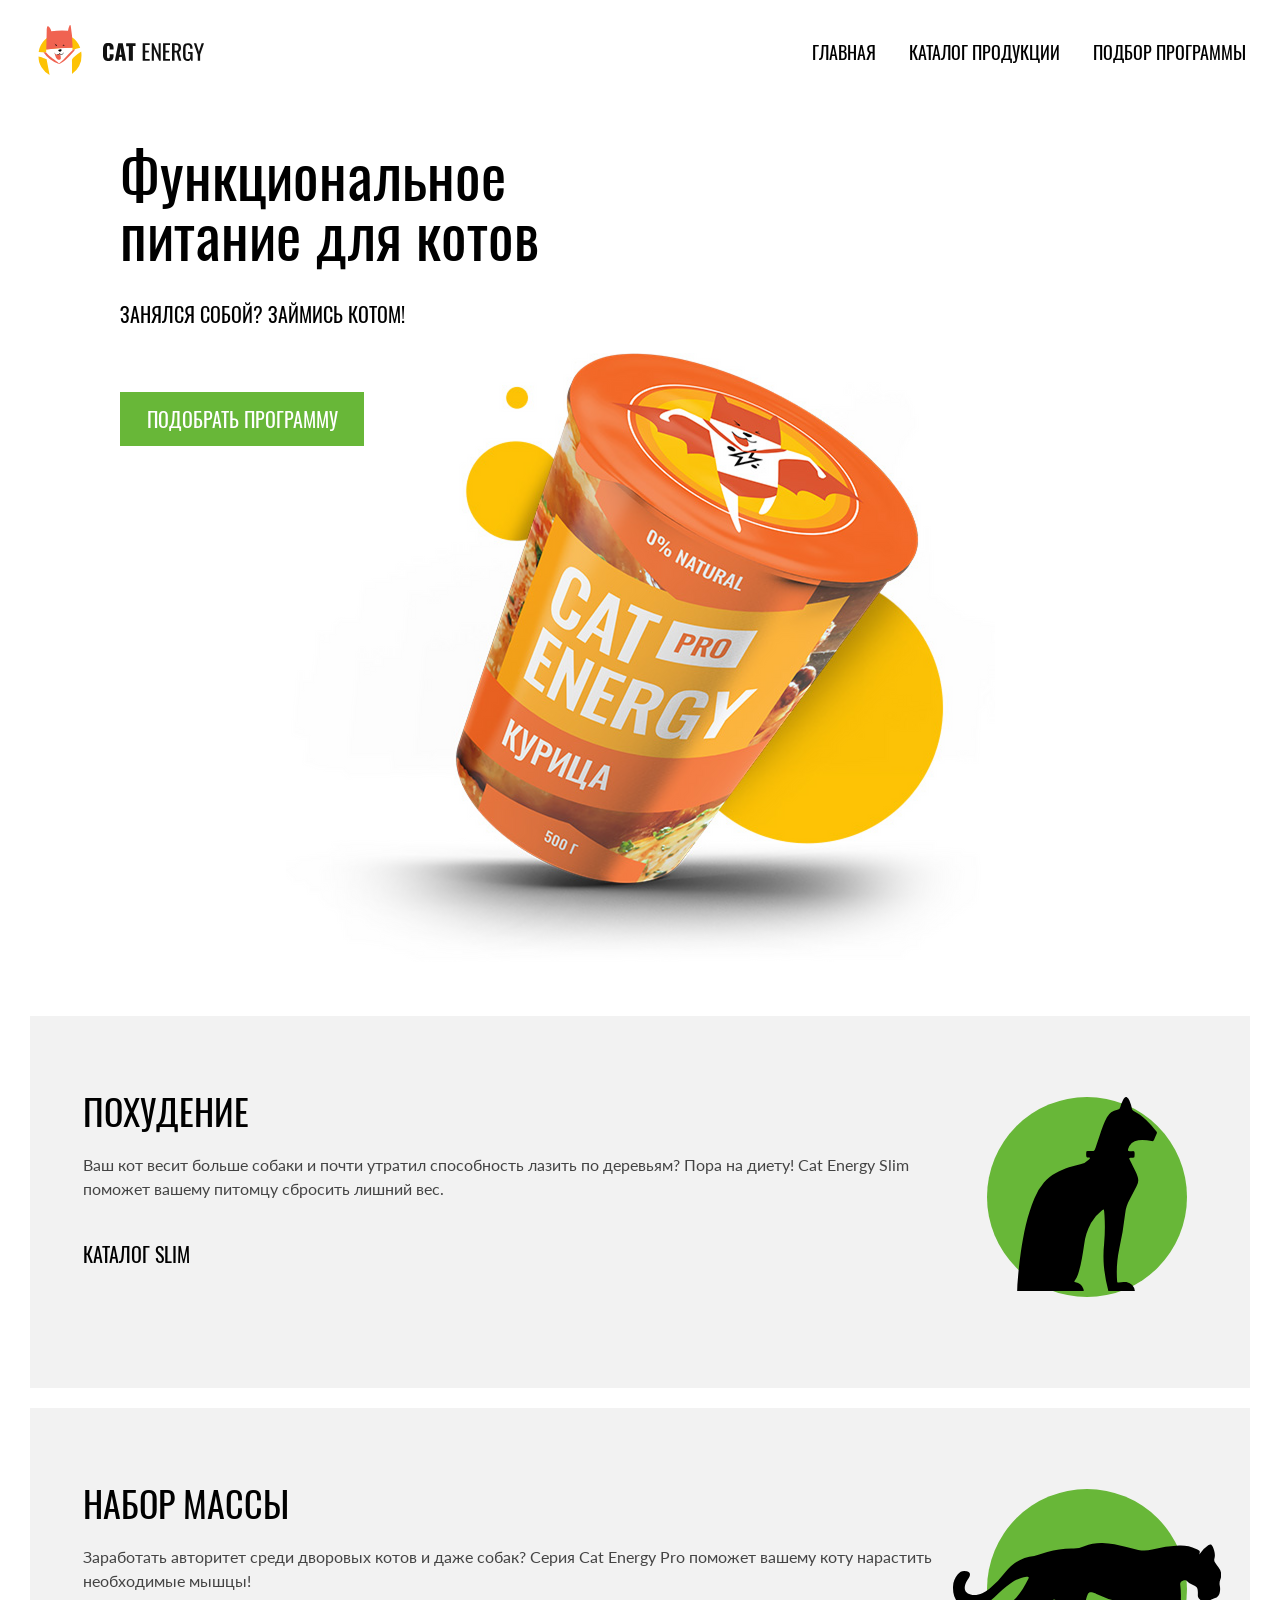
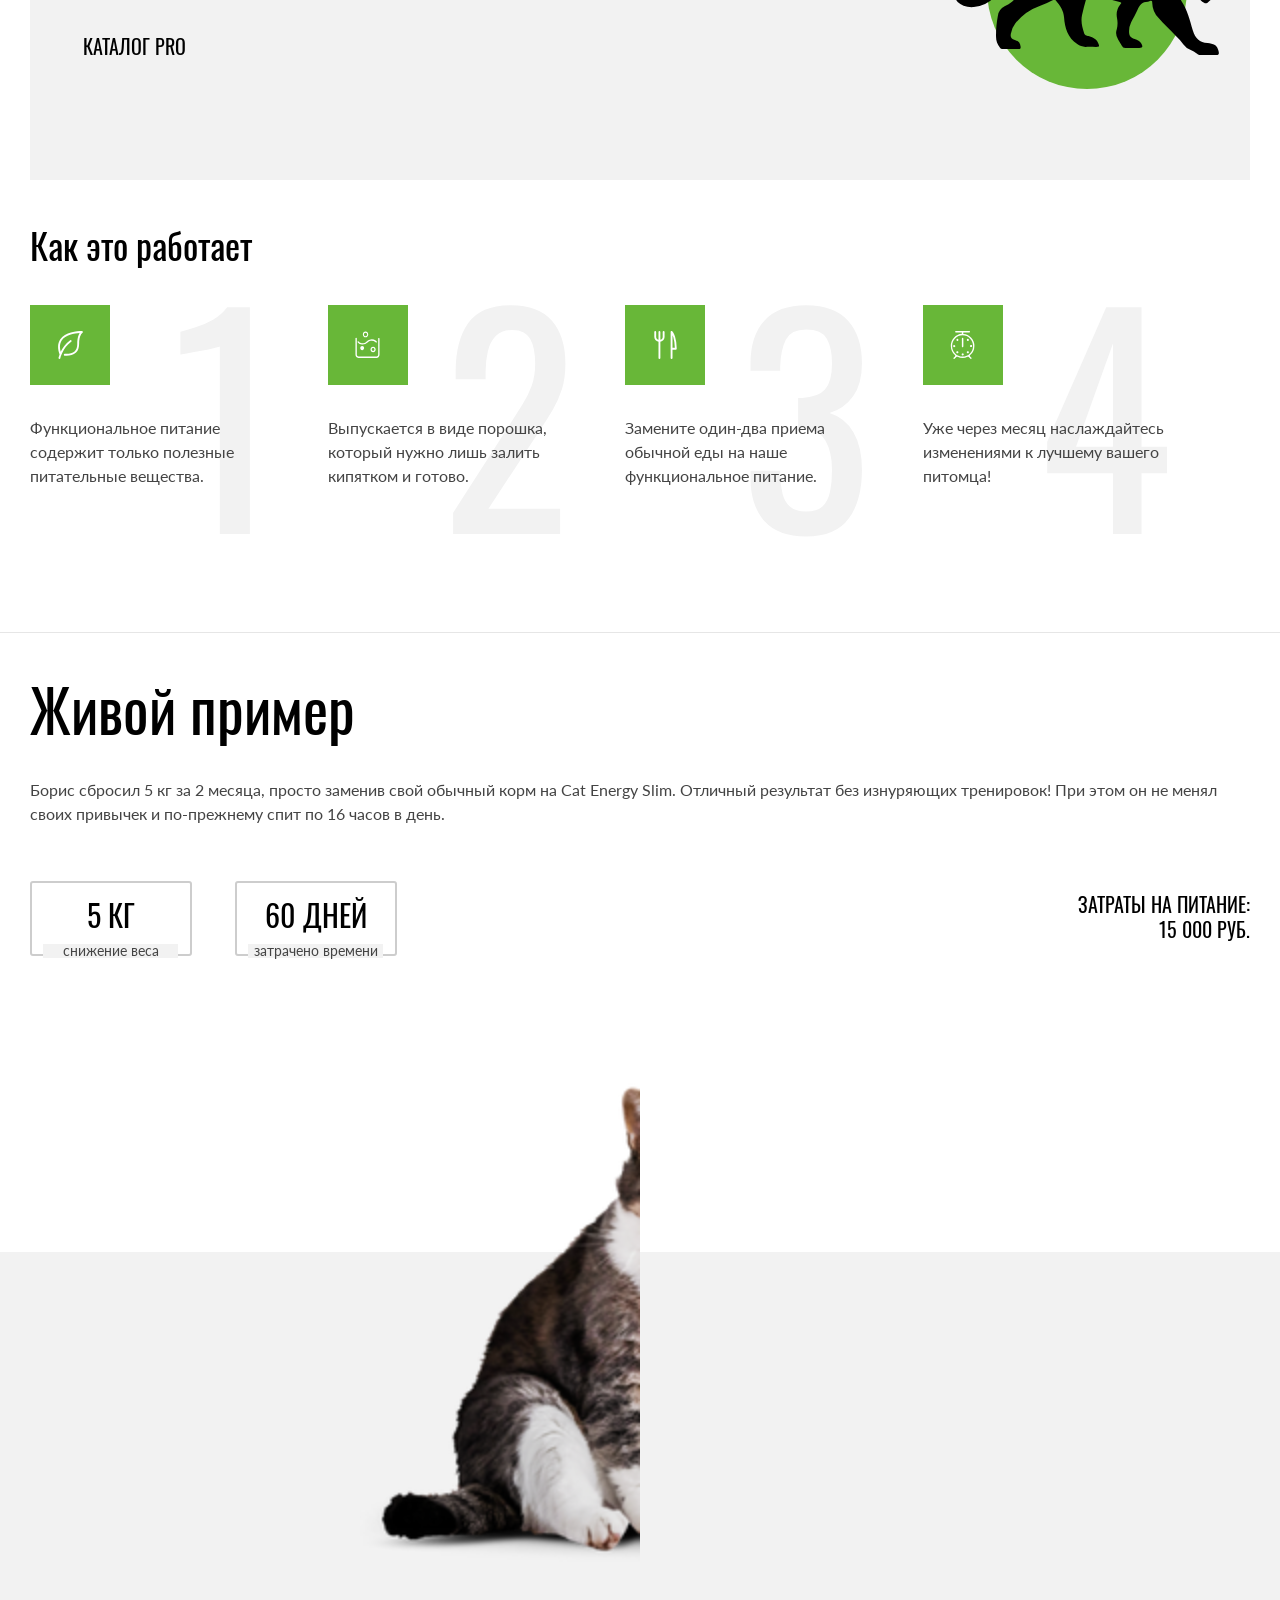
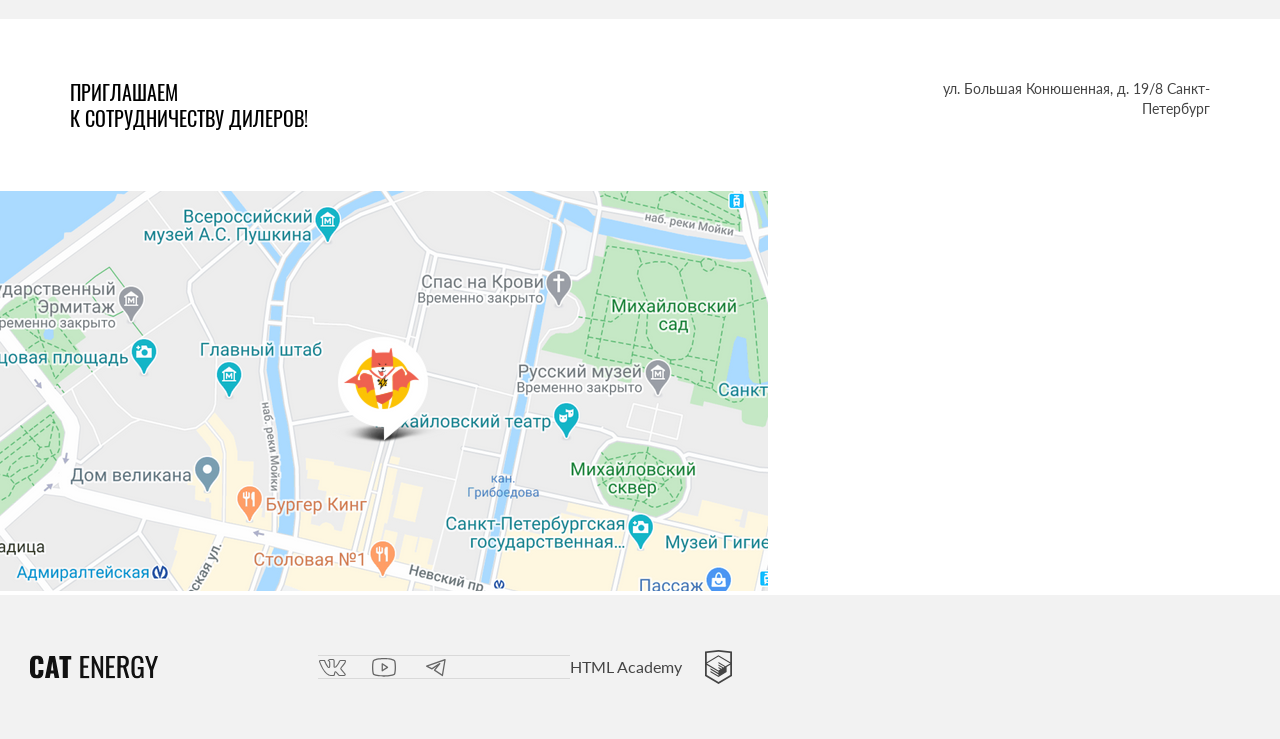
==== index.html @ 2de107a9 "Deploying to gh-pages from @ atmosferazima/2488315-cat-energy-31@a6efd9ed5ddc601ecfce7346d7f8bf3fcf2" ====
<!DOCTYPE html><html class="page" lang="ru"><head><meta charset="UTF-8"><title>Название проекта</title><meta name="viewport" content="width=device-width,initial-scale=1"><link rel="stylesheet" href="styles/styles.css"><link rel="icon" href="favicon.ico"><!-- 32×32 --><link rel="icon" href="favicons/icon.svg" type="image/svg+xml"><link rel="apple-touch-icon" href="favicons/apple.png"><!-- 180×180 --><link rel="manifest" href="manifest.webmanifest"><script src="scripts/index.js" defer="defer"></script></head><body class="page__body page__body--desk"><header class="header"><div class="header__wrapper"><a class="header__logo logo" href="#"><picture><source width="70" height="59" type="image/svg+xml" media="(min-width: 1440px)" srcset="images/logo-image-desktop.svg"><source width="60" height="50" type="image/svg+xml" media="(min-width: 768px)" srcset="images/logo-image-tablet.svg"><img class="logo__image" src="images/logo-image-mobile.svg" width="33" height="38" alt="Логотип Кэт Энерджи"></picture><img class="logo__text" src="images/logo-text-mobile.svg" width="101" height="18" alt="Название Кэт Энерджи"></a><nav class="header__nav nav nav--closed nav--nojs"><button class="nav__toggle nav__toggle--closed" type="button"><span class="visually-hidden">Открыть меню</span></button><ul class="nav__list"><li class="nav__item"><a class="nav__link nav__link--current" href="#">Главная</a></li><li class="nav__item"><a class="nav__link" href="catalog.html">Каталог продукции</a></li><li class="nav__item"><a class="nav__link" href="#">Подбор программы</a></li></ul></nav></div></header><main class="main-container"><section class="hero"><h1 class="hero__title">Функциональное<br>питание для котов</h1><span class="hero__text">Занялся собой? Займись котом!</span><picture><source width="552" height="499" type="image/png" media="(min-width: 1440px)" srcset="images/index-product-desktop@1x.png, images/index-product-desktop@2x.png 2x"><source width="709" height="609" type="image/png" media="(min-width: 768px)" srcset="images/index-product-tablet@1x.png, images/index-product-tablet@2x.png 2x"><img class="hero__image" src="images/index-product-mobile@1x.png" srcset="images/index-product-mobile@2x.png 2x" width="280" height="270" alt="Баночка продукта"></picture><a class="hero-button button" href="#">Подобрать программу</a></section><section class="offers"><ul class="offers__list"><li class="offers__item program program--slim"><h2 class="program__title">Похудение</h2><p class="program__text">Ваш кот весит больше собаки и почти утратил способность лазить по деревьям? Пора на диету! Cat Energy Slim поможет вашему питомцу сбросить лишний вес.</p><a class="program__catalog" href="#">Каталог Slim</a></li><li class="offers__item program program--pro"><h2 class="program__title">Набор массы</h2><p class="program__text">Заработать авторитет среди дворовых котов и даже собак? Серия Cat Energy Pro поможет вашему коту нарастить необходимые мышцы!</p><a class="program__catalog" href="#">Каталог Pro</a></li></ul></section><section class="advantages"><h2 class="advantages__title">Как это работает</h2><ol class="advantages__list"><li class="advantages__item advantages__item--profit">Функциональное питание содержит только полезные питательные вещества.</li><li class="advantages__item advantages__item--powder">Выпускается в виде порошка, который нужно лишь залить кипятком и готово.</li><li class="advantages__item advantages__item--food">Замените один-два приема обычной еды на наше функциональное питание.</li><li class="advantages__item advantages__item--time">Уже через месяц наслаждайтесь изменениями к лучшему вашего питомца!</li></ol></section><section class="example"><div class="example__grid"><h2 class="example__title">Живой пример</h2><p class="example__text">Борис сбросил 5 кг за 2 месяца, просто заменив свой обычный корм на Cat Energy Slim. Отличный результат без изнуряющих тренировок! При этом он не менял своих привычек и по-прежнему спит по 16 часов в день.</p><div class="example__flex"><dl class="example__list result"><div class="result__item"><dt class="result__key">5 Кг</dt><dd class="result__value">снижение веса</dd></div><div class="result__item"><dt class="result__key">60 дней</dt><dd class="result__value">затрачено времени</dd></div></dl><dl class="price"><dt class="price__key">Затраты на питание:</dt><dd class="price__value">15 000 руб.</dd></dl></div></div><div class="example__compare compare"><picture><source width="560" height="512" type="image/png" media="(min-width: 768px)" srcset="images/cat-before-tablet@1x.png, images/cat-before-tablet@2x.png 2x"><img class="compare__image compare__image--fat" src="images/cat-before-mobile@1x.png" srcset="images/cat-before-mobile@2x.png 2x" width="280" height="256" alt="Котик упитанный"></picture><picture><source width="560" height="512" type="image/png" media="(min-width: 768px)" srcset="images/cat-after-tablet@1x.png, images/cat-after-tablet@2x.png 2x"><img class="compare__image compare__image--slim" src="images/cat-after-mobile@1x.png" srcset="images/cat-after-mobile@2x.png 2x" width="280" height="256" alt="Котик стройный"></picture></div></section><section class="adress"><h2 class="adress__partnership">Приглашаем<br>к сотрудничеству дилеров!</h2><p class="adress__text">ул. Большая Конюшенная, д. 19/8 <span class="adress__city">Санкт-Петербург</span></p></section><div class="map"><picture><source width="1440" height="400" type="image/png" media="(min-width: 1440px)" srcset="images/location-desktop@1x.png, images/location-desktop@2x.png 2x"><source width="768" height="400" type="image/png" media="(min-width: 768px)" srcset="images/location-tablet@1x.png, images/location-tablet@2x.png 2x"><img class="map__image" src="images/location-mobile@1x.png" srcset="images/location-mobile@2x.png 2x" width="320" height="362" alt="Месторасположение на карте"></picture></div></main><footer class="footer"><a class="footer__logo logo" href="#"><img class="logo__text" src="images/logo-text-mobile.svg" width="128" height="24" alt="Логотип Компании"></a><ul class="footer__socials socials"><li class="socials__item"><a class="socials__link socials__link--vk" href="#"><span class="visually-hidden">В Контакте</span></a></li><li class="socials__item"><a class="socials__link socials__link--utube" href="#"><span class="visually-hidden">Ютуб</span></a></li><li class="socials__item"><a class="socials__link socials__link--telegram" href="#"><span class="visually-hidden">Телеграм</span></a></li></ul><a class="footer__academy footer__academy--link" href="#">HTML Academy <span class="visually-hidden">Логотип разработчика сайта</span></a></footer></body></html>
---- styles/styles.css ----
@font-face{font-family:Lato;font-weight:400;font-style:normal;src:url(../fonts/lato/Lato-Regular.woff2)format("woff2"),url(../fonts/lato/Lato-Regular.woff)format("woff");font-display:swap}@font-face{font-family:Oswald;font-weight:400;font-style:normal;src:url(../fonts/oswald/oswaldregular.woff2)format("woff2"),url(../fonts/oswald/oswaldregular.woff)format("woff");font-display:swap}*,:after,:before{box-sizing:border-box}body{margin:0}.header__wrapper{flex-wrap:wrap;align-items:center;padding:14px 20px;display:flex}@media (width>=768px){.header__wrapper{justify-content:space-between;padding:25px 34px 65px 30px}}@media (width>=1440px){.header__wrapper{padding:55px 110px 29px}}.logo{flex-wrap:wrap;align-items:center;gap:56px;text-decoration:none;display:flex}@media (width>=768px){.logo{gap:13px}}@media (width>=1440px){.logo__text{width:128px;height:24px}}.nav__list{flex-flow:column wrap;align-items:center;min-width:280px;margin:0;padding:0;list-style-type:none;display:flex}@media (width<=768px){.nav__toggle{z-index:2;cursor:pointer;margin-left:auto;position:absolute;top:22px;right:21px}.nav__toggle:hover,.nav__toggle:focus{background-color:#3e3e3e}.nav__toggle:active{background-color:#6b6b6b}}.nav__toggle:before{content:"";background-color:#000;border:none;width:24px;height:24px;display:block;-webkit-mask-image:url(../icons/stack.svg#burger);mask-image:url(../icons/stack.svg#burger);-webkit-mask-size:24px 24px;mask-size:24px 24px;-webkit-mask-repeat:no-repeat;mask-repeat:no-repeat}.nav__toggle--closed:before{content:"";background-color:#000;width:18px;height:18px;display:block;-webkit-mask-image:url(../icons/stack.svg#icon-close);mask-image:url(../icons/stack.svg#icon-close);-webkit-mask-repeat:no-repeat;mask-repeat:no-repeat}@media (width<=768px){.nav__item{padding-top:20px;padding-bottom:24px}.nav__link{color:#000;text-transform:uppercase;cursor:pointer;padding:0;font-family:Oswald,Arial,sans-serif;font-size:18px;line-height:24px;text-decoration:none;list-style-type:none}.nav__link:hover,.nav__link:focus{color:#3e3e3e}.nav__link:active{color:#6b6b6b}}@media (width>=768px){.nav__list{flex-flow:wrap;justify-content:flex-end;display:flex}.nav__link{color:#000;text-transform:uppercase;padding-left:33px;font-family:Oswald,Arial,sans-serif;font-size:18px;font-style:normal;font-weight:400;line-height:24px;text-decoration:none;list-style-type:none}.nav__toggle{display:none}}@media (width>=1440px){.nav__link{color:#fff;font-size:20px;line-height:30px}}.hero{background-image:-webkit-linear-gradient(#68b738d9 302px,#fff 302px),-webkit-image-set(url(../images/index-background-mobile@1x.jpg) 1x type("image/jpg"),url(../images/index-background-mobile@2x.jpg) 2x type("image/jpg"));background-image:linear-gradient(#68b738d9 302px,#fff 302px),image-set("../images/index-background-mobile@1x.jpg" 1x type("image/jpg"),"../images/index-background-mobile@2x.jpg" 2x type("image/jpg"));background-position:50% 0,50% 0;background-repeat:no-repeat;background-size:cover,auto 302px;background-color:linear-gradient(#68b738d9 302px,#fff 302px);text-align:center}@media (width>=768px){.hero{text-align:left;background-image:none;position:relative}}.hero__title{color:#fff;margin:0;padding:26px 0;font-family:Oswald,Arial,sans-serif;font-size:36px;font-style:normal;font-weight:400;line-height:36px}@media (width>=768px){.hero__title{color:#000;padding:0 0 40px 120px;font-size:60px;line-height:60px}}.hero__text{color:#fff;text-transform:uppercase;margin-bottom:29px;font-family:Oswald,Arial,sans-serif;font-size:14px;font-style:normal;font-weight:400;line-height:14px;display:block}.hero-button{margin:0 20px;padding:10px 63px}.hero__image{margin:0 auto;display:block}@media (width>=768px){.hero__text{color:#000;padding-left:120px;font-size:20px;line-height:20px}.hero-button{content:"";max-width:244px;margin:0;padding:14px 26px;transform:translate(120px,-570px)}}@media (width>=1440px){.hero:before{content:"";z-index:-1;background-image:linear-gradient(90deg,#fff 50%,#68b738d9 50%);width:100%;min-height:694px;display:block;position:absolute;top:-200px}.hero__title{padding:110px 0 40px 190px}.hero__text{margin:0;padding:0 0 52px 190px}.hero__image{transform:translate(57px,-345px)}.hero-button{transform:translate(190px,-486px)}}.button{color:#fff;text-transform:uppercase;text-align:center;background-color:#68b738;border:none;font-family:Oswald,Arial,sans-serif;font-size:16px;font-style:normal;font-weight:400;line-height:20px;text-decoration:none;display:block}@media (width>=768px){.button{font-size:20px;line-height:26px}}.offers{padding:20px}@media (width>=768px){.offers{padding:0 30px}}.offers__list{margin:0;padding:0;list-style-type:none}.offers__item{background-color:#f2f2f2;margin-bottom:20px;padding-bottom:20px}@media (width>=1440px){.offers{padding:82px 110px 71px}.offers__list{flex-wrap:wrap;justify-content:space-between;display:flex}.offers__item{width:580px}}.program{min-width:80px;position:relative}.program:before{content:"";background-color:#68b738;border-radius:50%;width:50px;height:50px;display:block;position:absolute;top:24px;left:20px}.program__title{color:#000;text-transform:uppercase;margin:0;padding:30px 0 29px 90px;font-family:Oswald,Arial,sans-serif;font-size:24px;font-style:normal;font-weight:400;line-height:37px}.program--slim:after{content:"";background-image:url(../icons/stack.svg#icon-cat-sitting);background-position:0;background-repeat:no-repeat;background-size:50px 53px;width:50px;height:53px;display:block;position:absolute;top:21px;left:23px}.program--pro:after{content:"";background-image:url(../icons/stack.svg#cat-pro);background-position:0;background-repeat:no-repeat;background-size:67px 28px;width:67px;height:28px;display:block;position:absolute;top:35px;left:13px}.program__text{color:#444;margin:0;padding:0 33px 38px 20px;font-family:Lato,Arial,sans-serif;font-size:14px;font-style:normal;font-weight:400;line-height:18px}.program__catalog{color:#000;text-transform:uppercase;padding:15px 126px 18px 20px;font-family:Oswald,Arial,sans-serif;font-size:16px;font-style:normal;font-weight:400;line-height:16px;text-decoration:none}@media (width>=768px){.program{min-height:372px;padding:0 280px 0 53px}.program:before{content:"";background-color:#68b738;border-radius:50%;width:200px;height:200px;display:block;position:absolute;top:81px;left:auto;right:63px}.program__title{padding:77px 0 24px;font-size:36px;line-height:36px}.program__text{padding-left:0;font-size:16px;line-height:24px}.program--slim:after{content:"";background-image:url(../icons/stack.svg#icon-cat-sitting);background-position:100%;background-repeat:no-repeat;background-size:140px 194px;width:140px;height:194px;display:block;position:absolute;top:81px;left:auto;right:93px}.program--pro:after{content:"";background-image:url(../icons/stack.svg#cat-pro);background-repeat:no-repeat;background-size:268px 200px;width:268px;height:200px;display:block;position:absolute;top:91px;left:auto;right:29px}.program__catalog{padding:10px 0 0;font-size:20px;line-height:30px}}@media (width>=1440px){.program{padding:0}.program__title{padding:77px 0 73px 214px}.program:before{width:100px;height:100px;top:47px;left:52px}.program--slim:after{background-size:70px 97px;width:70px;height:97px;top:41px;left:67px}.program--pro:after{background-size:134px 100px;width:134px;height:100px;top:47px;left:33px}.program__text{padding:0 20px 23px 52px}.program__catalog{padding-left:52px}}.advantages{padding:0 20px 49px}.advantages__list{color:#444;margin:0;padding:0;font-family:Lato,Arial,sans-serif;font-size:14px;font-style:normal;font-weight:400;line-height:18px;list-style-type:none}.advantages__title{color:#000;margin:0;padding-bottom:40px;font-family:Oswald,Arial,sans-serif;font-size:36px;font-style:normal;font-weight:400;line-height:40px}.advantages__item{gap:20px;padding-bottom:20px;display:flex}.advantages__item:before{content:"";background-color:#68b738;min-width:60px;height:60px;display:block}.advantages__item--profit:before{background-image:url(../icons/stack.svg#icon-leaf);background-position:50%;background-repeat:no-repeat;background-size:25px 28px}.advantages__item--powder:before{background-image:url(../icons/stack.svg#icon-powder);background-position:50%;background-repeat:no-repeat;background-size:25px 28px}.advantages__item--food:before{background-image:url(../icons/stack.svg#icon-fork);background-position:50%;background-repeat:no-repeat;background-size:25px 28px}.advantages__item--time:before{background-image:url(../icons/stack.svg#icon-clock);background-position:50%;background-repeat:no-repeat;background-size:25px 28px}@media (width>=768px){.advantages{counter-reset:number;padding:25px 109px 47px 30px}.advantages__item{flex-flow:column wrap;gap:31px;width:248px;height:280px;padding-bottom:37px;display:flex;position:relative}.advantages__item:before{content:"";background-color:#68b738;width:80px;height:80px;display:block}.advantages__item:after{color:#f2f2f2;content:counter(number);counter-increment:number;z-index:-1;font-family:Oswald,Arial,sans-serif;font-size:280px;font-style:normal;font-weight:400;line-height:280px;display:block;position:absolute;top:-37px;right:0}.advantages__list{counter-reset:number;flex-wrap:wrap;justify-content:space-between;font-size:16px;line-height:24px;display:flex}}@media (width>=1440px){.advantages{padding-left:110px}.advantages__title{font-size:60px;line-height:60px}.additionals__list{justify-content:flex-start;gap:76px}}.example{background-color:#f2f2f2;padding:25px 20px 40px}.example__title{color:#000;margin:0;padding-bottom:20px;font-family:Oswald,Arial,sans-serif;font-size:36px;font-style:normal;font-weight:400;line-height:40px}.example__text{color:#444;margin:0;padding-bottom:20px;font-family:Lato,Arial,sans-serif;font-size:14px;font-style:normal;font-weight:400;line-height:18px}.example__list{flex-wrap:wrap;gap:32px;margin:0;display:flex}@media (width>=768px){.example{background-image:linear-gradient(#fff 619px,#f2f2f2 468px);border-top:1px solid #e6e6e6;padding:45px 30px 40px}.example__title{padding-bottom:40px;font-size:60px;line-height:60px}.example__text{padding:0;font-size:16px;line-height:24px}.example__flex{flex-wrap:wrap;padding:55px 0 116px;display:flex}.example__list{gap:43px}}@media (width>=1440px){.example{background-image:linear-gradient(#fff 160px,#f2f2f2 68px);border:none;grid-template-columns:50% 50%;padding:0;display:grid}.example__title{padding:12px 0 146px 110px}.example__text{padding:0 150px 69px 110px}.example__flex{flex-direction:column;justify-content:flex-start;width:436px;padding:0}.example__list{min-width:500px;padding-left:110px}}.result__item{text-align:center;min-width:124px;min-height:70px;position:relative}.result__item:before{content:"";border:2px solid #cdcdcd;border-radius:3px;width:124px;height:56px;position:absolute;right:0}.result__key{color:#000;text-transform:uppercase;padding:14px 0 7px;font-family:Oswald,Arial,sans-serif;font-size:24px;font-style:normal;font-weight:400;line-height:24px}.result__value{color:#444;text-align:center;background-color:#f2f2f2;max-width:80px;margin:0 auto;padding:0 12px;font-family:Lato,Arial,sans-serif;font-size:12px;font-style:normal;font-weight:400;line-height:12px;position:absolute;left:20px}@media (width>=768px){.result__item{width:162px}.result__item:before{content:"";border:2px solid #cdcdcd;border-radius:3px;width:162px;height:75px;position:absolute;right:0}.result__key{padding:15px 0 11px;font-size:30px;line-height:37px}.result__value{min-width:135px;padding:0 5px;font-size:14px;line-height:14px;left:13px}}.price{color:#000;text-transform:uppercase;flex-wrap:wrap;gap:5px;margin:0;padding:20px 46px;font-family:Oswald,Arial,sans-serif;font-size:14px;font-style:normal;font-weight:400;line-height:20px;display:flex}.price__value{margin:0}@media (width>=768px){.price{flex-direction:column;align-self:center;margin-left:auto;padding:0;font-size:20px;line-height:20px}.price__value{margin-left:auto}}@media (width>=1440px){.price{flex-direction:row;align-self:baseline;gap:63px;margin:0;padding:55px 0 75px 110px}}.compare{grid-template-columns:140px auto 140px;width:280px;height:256px;display:grid}.compare__image{object-fit:cover;width:100%;height:100%;display:block}.compare__image--fat,.compare__image--slim{object-position:left}@media (width>=768px){.compare{grid-template-columns:280px auto 280px;width:560px;height:512px;margin:0 auto;display:grid}}.adress{flex-wrap:wrap;margin:0;padding:26px 20px;display:flex}.adress__partnership{color:#000;text-transform:uppercase;width:50%;font-family:Oswald,Arial,sans-serif;font-size:14px;font-style:normal;font-weight:400;line-height:20px}.adress__text{color:#444;text-align:end;width:50%;font-family:Lato,Arial,sans-serif;font-size:14px;font-style:normal;font-weight:400;line-height:20px}@media (width>=768px){.adress{justify-content:space-between;padding:60px 70px}.adress__partnership{width:25%;margin:0;font-size:20px;line-height:26px}.adress__text{text-align:right;width:25%;margin:0}}@media (width>=1440px){.adress{z-index:2;background-color:#fff;gap:87px;width:565px;padding:60px 80px;position:relative;top:95px;left:110px}.adress__partnership{width:45%}}.footer{background-color:#f2f2f2}.footer__logo{color:#000;text-transform:uppercase;justify-content:center;gap:20px;padding:40px 96px 20px;font-family:Oswald,Arial,sans-serif;font-size:18px;line-height:24px;text-decoration:none;list-style-type:none}.footer__socials{margin:0 20px}.footer__academy{color:#444;text-transform:uppercase;text-transform:none;flex-wrap:wrap;justify-content:space-between;align-items:center;max-width:450px;margin:0 auto;padding:20px 20px 40px;font-family:Lato,Arial,sans-serif;font-size:16px;font-style:normal;font-weight:400;line-height:20px;text-decoration:none;list-style-type:none;display:flex}.footer__academy--link:after{content:"";background-color:#444;width:27px;height:34px;display:block;-webkit-mask-image:url(../icons/stack.svg#logo-academy);mask-image:url(../icons/stack.svg#logo-academy)}@media (width>=768px){.footer{flex-wrap:wrap;align-items:center;padding:55px 30px;display:flex}.footer__logo{padding:0 160px 0 0}.footer__academy{gap:23px;margin:0}.footer__academy--link{padding:0}.footer__socials{margin:0;padding:0}}@media (width>=1440px){.footer{justify-content:space-between;padding:66px 110px}}.socials{border-top:1px solid #d9d9d9;border-bottom:1px solid #d9d9d9;flex-wrap:wrap;justify-content:center;gap:24px;padding:20px 74px;text-decoration:none;list-style-type:none;display:flex}.socials__link:before{color:#000;text-transform:uppercase;content:"";min-width:28px;min-height:22px;font-family:Oswald,Arial,sans-serif;font-size:18px;line-height:24px;text-decoration:none;list-style-type:none;display:block;-webkit-mask-position:50%;mask-position:50%;-webkit-mask-repeat:no-repeat;mask-repeat:no-repeat}.socials__link--vk:before{content:"";background-color:#666;display:block;-webkit-mask-image:url(../icons/stack.svg#icon-vkontakte);mask-image:url(../icons/stack.svg#icon-vkontakte)}.socials__link--utube:before{content:"";background-color:#666;display:block;-webkit-mask-image:url(../icons/stack.svg#icon-youtube);mask-image:url(../icons/stack.svg#icon-youtube)}.socials__link--telegram:before{content:"";background-color:#666;display:block;-webkit-mask-image:url(../icons/stack.svg#icon-telegram);mask-image:url(../icons/stack.svg#icon-telegram)}@media (width>=768px){.socials{padding:0 120px 0 0}}@media (width>=1440px){.socials{border:none}}.card-list{gap:45px;margin:0;padding:0;list-style-type:none;display:grid}.product-details{color:#444;margin:0;font-family:Lato,Arial,sans-serif;font-size:12px;font-style:normal;font-weight:400;line-height:16px}.product-details__flex{flex-wrap:wrap;justify-content:space-between;display:flex}.additionals{padding:20px}.additionals__item{margin:0}.additionals__title{color:#000;margin:0;padding:5px 0 49px;font-family:Oswald,Arial,sans-serif;font-size:24px;font-style:normal;font-weight:400;line-height:24px}.additionals__key{color:#222;text-transform:uppercase;margin:0;padding-bottom:13px;font-family:Oswald,Arial,sans-serif;font-size:16px;font-style:normal;font-weight:400;line-height:16px}.additionals__flex{justify-content:space-between;padding-bottom:15px;display:flex}.additionals__value{color:#444;margin:0;font-family:Lato,Arial,sans-serif;font-size:14px;font-style:normal;font-weight:400;line-height:14px}.additionals__order{margin:0 auto 31px;padding:10px 109px}.additionals__text{color:#fff;background-image:-webkit-linear-gradient(#68b738d9 290px,#fff 290px),-webkit-image-set(url(../images/catalog-background-mobile@1x.jpg) 1x type("image/jpg"),url(../images/catalog-background-mobile@2x.jpg) 2x type("image/jpg"));background-image:linear-gradient(#68b738d9 290px,#fff 290px),image-set("../images/catalog-background-mobile@1x.jpg" 1x type("image/jpg"),"../images/catalog-background-mobile@2x.jpg" 2x type("image/jpg"));background-position:50% 0,50% 0;background-repeat:no-repeat;background-size:cover,auto 290px;background-color:linear-gradient(#68b738d9 290px,#fff 290px);text-align:center;min-height:290px;margin:0;padding-top:187px;font-family:Lato,Arial,sans-serif;font-size:16px;font-style:normal;font-weight:400;line-height:20px;position:relative}.additionals__text:before{content:"";background-image:url(../icons/stack.svg#icon-gift);background-repeat:no-repeat;width:78px;height:80px;display:block;position:absolute;top:59px;left:35%}.show-more{text-decoration:none;position:relative}.show-more:before{content:"";background-image:url(../icons/stack.svg#plus);background-repeat:no-repeat;width:30px;height:30px;display:block;position:absolute;top:5px;left:45%}.show-more__title{color:#111;text-transform:uppercase;word-break:break-word;text-align:center;margin:0;padding:58px 0 8px;font-family:Oswald,Arial,sans-serif;font-size:16px;font-style:normal;font-weight:400;line-height:20px}.show-more__text{color:#444;text-align:center;margin:0;padding-bottom:21px;font-family:Lato,Arial,sans-serif;font-size:12px;font-style:normal;font-weight:400;line-height:16px}.catalog{padding:0 20px}.catalog__title{color:#000;margin:0;padding:27px 0 41px;font-family:Oswald,Arial,sans-serif;font-size:36px;font-style:normal;font-weight:400;line-height:36px}.visually-hidden{color:#000;clip:rect(0 0 0 0);border:0;width:1px;height:1px;margin:-1px;padding:0;font-family:Oswald,Arial,sans-serif;font-size:16px;font-style:normal;font-weight:400;line-height:16px;position:absolute;overflow:hidden}.card{grid-template-columns:50% 50%;display:grid}.card__wrapper{margin-bottom:20px}.card__title{color:#000;text-transform:uppercase;word-break:break-word;margin:0;padding-bottom:15px;font-family:Oswald,Arial,sans-serif;font-size:16px;font-style:normal;font-weight:400;line-height:20px}.card__link{text-decoration:none}.card__order{grid-column:1/-1;margin:0 auto;padding:10px 109px}.card__order--show{color:#444;background-color:#f2f2f2;margin:0 auto 25px;padding:10px 95px}
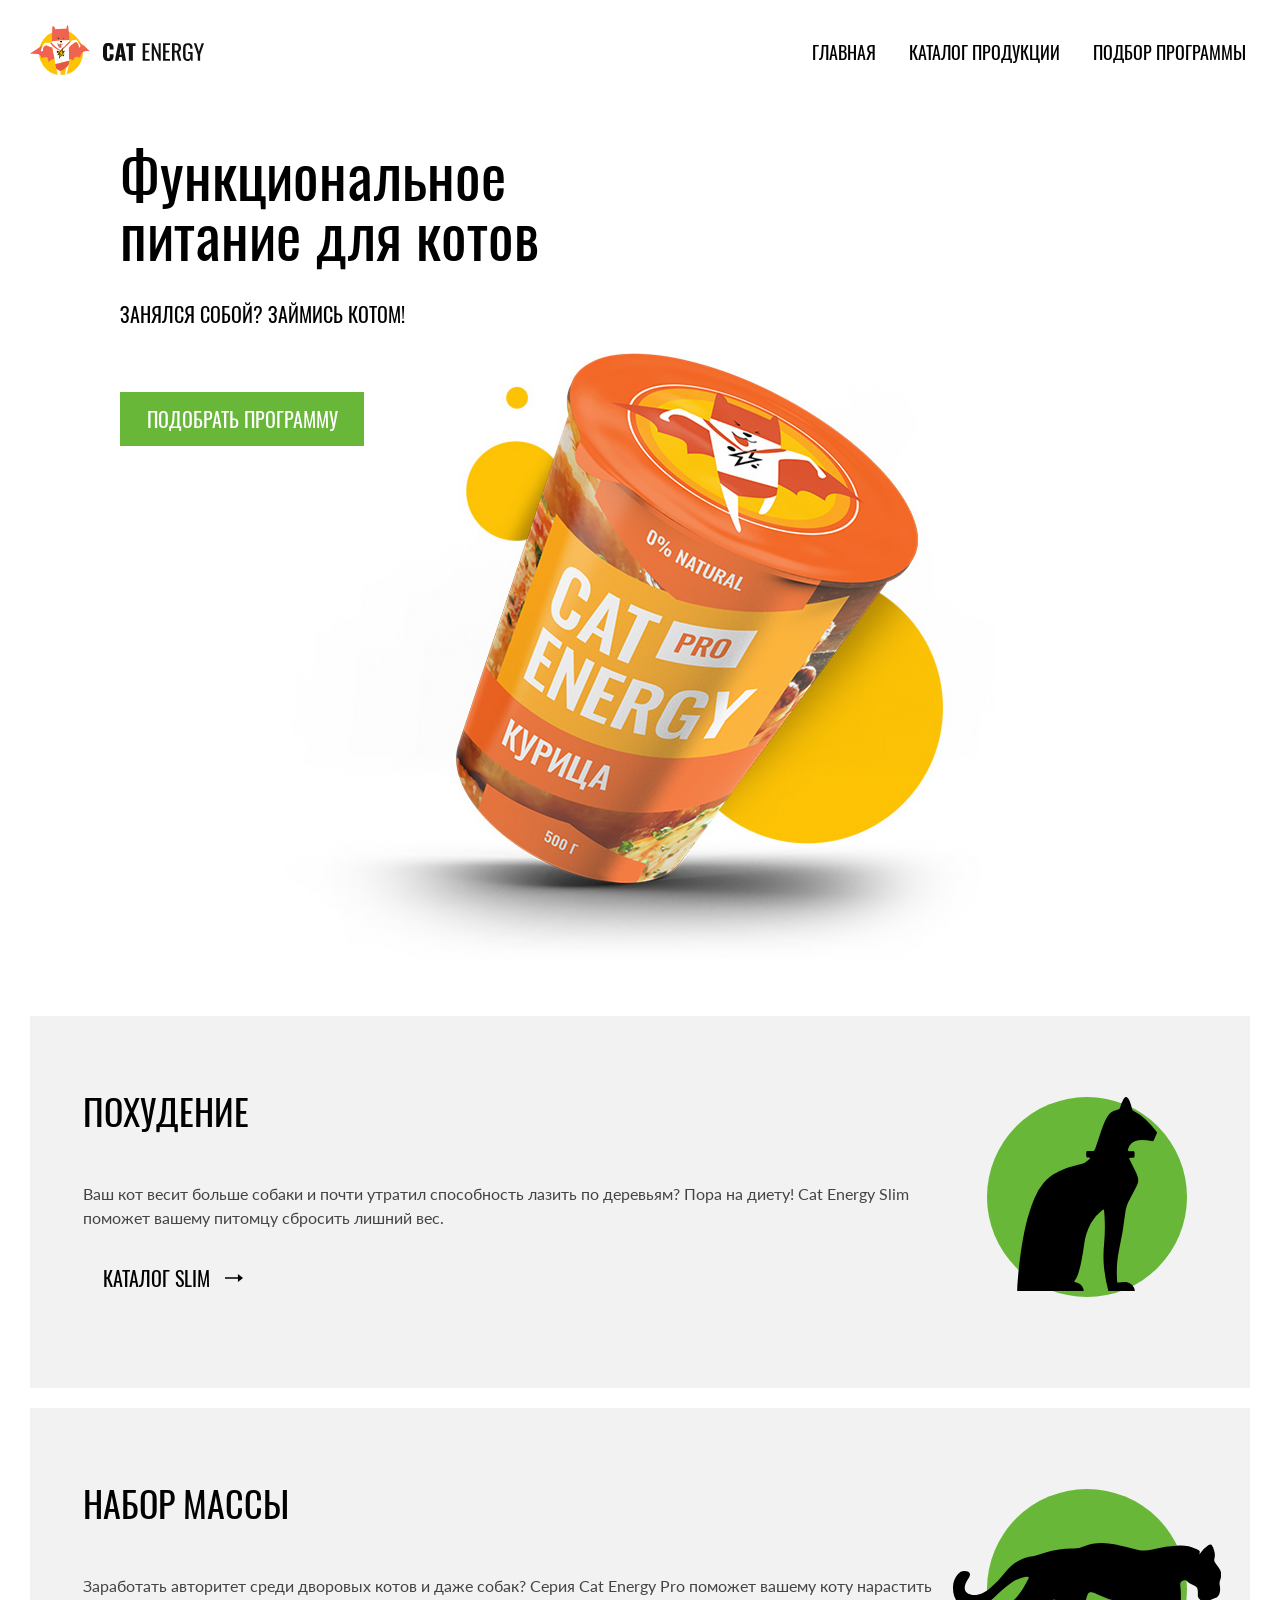
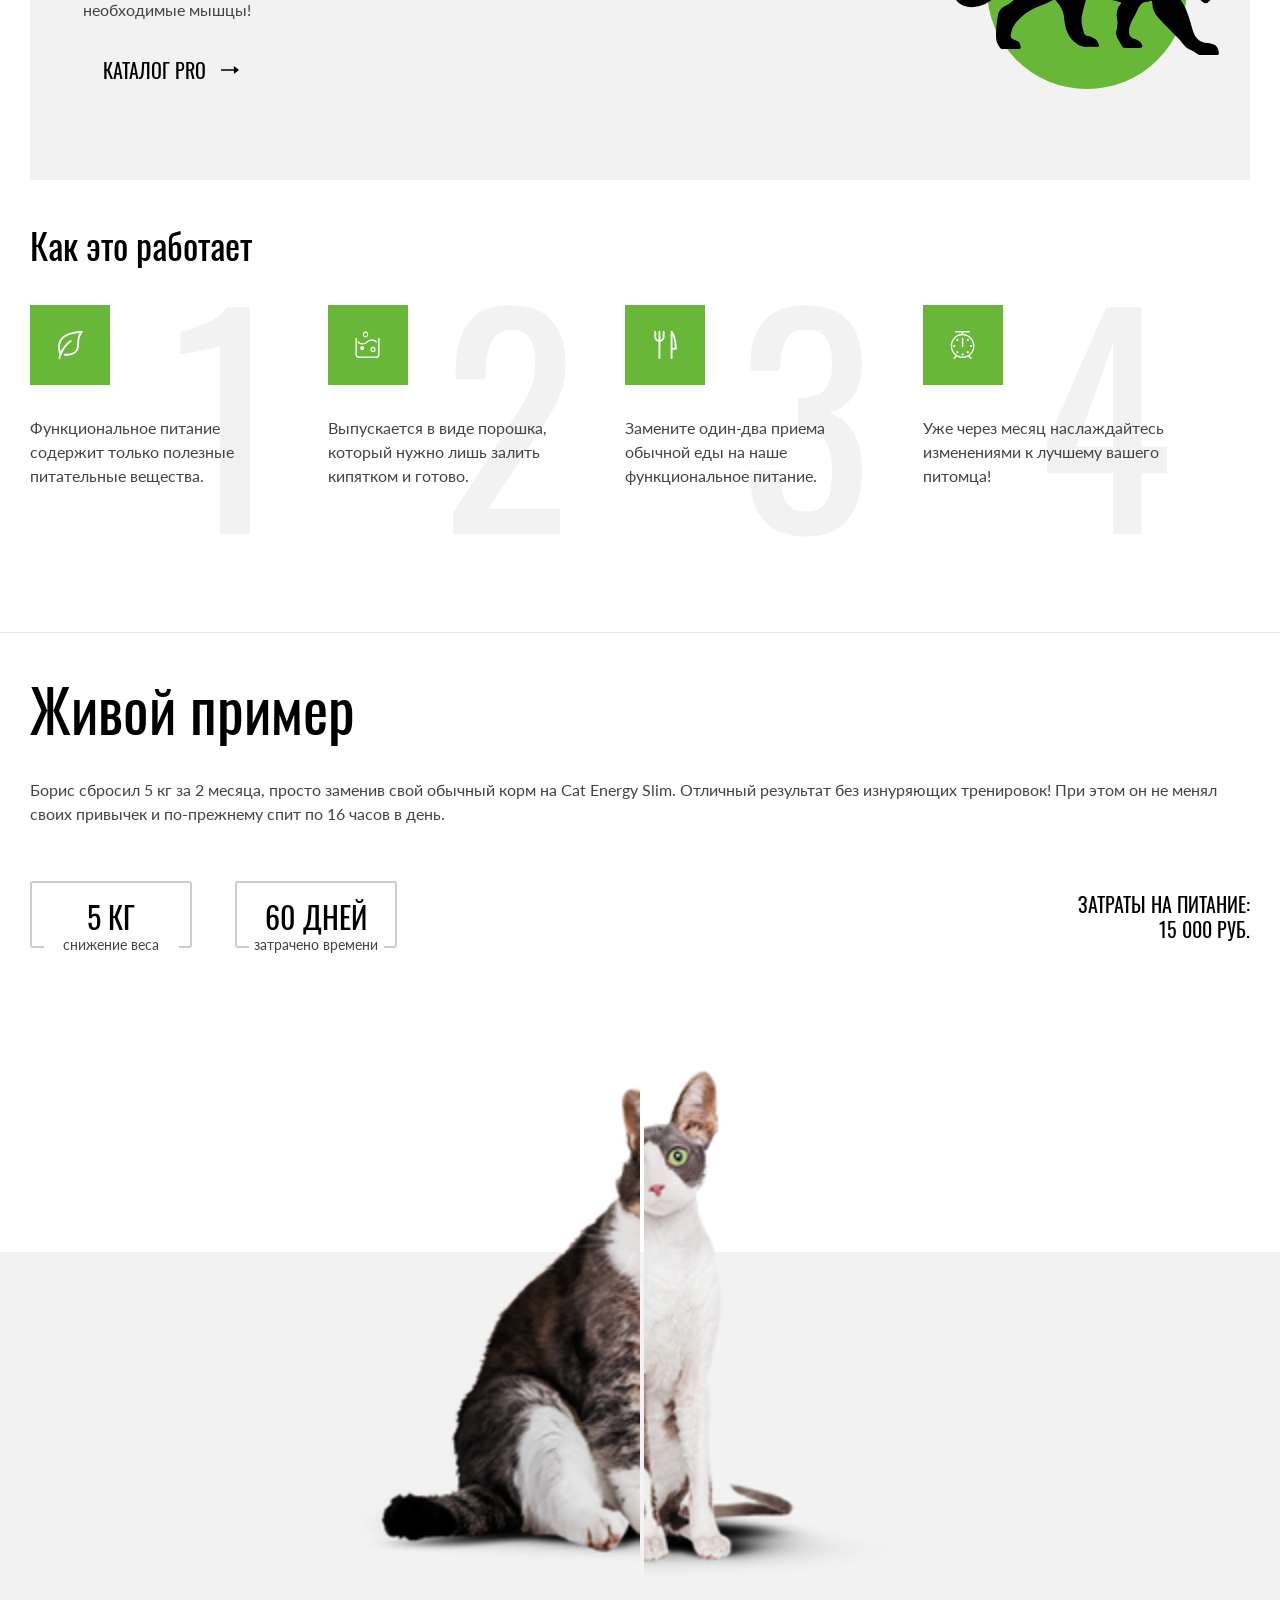
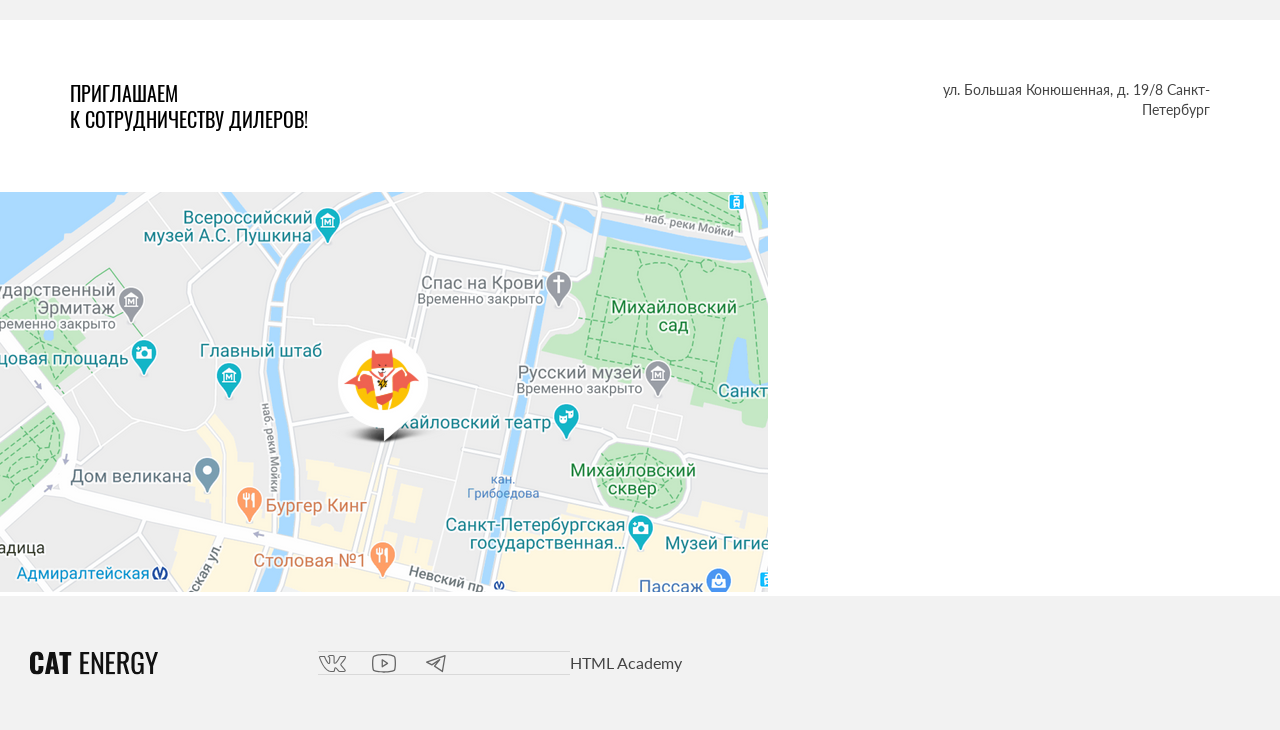
==== commit 6c5ae93d: "Deploying to gh-pages from @ atmosferazima/2488315-cat-energy-31@70454f415542070547909b4537e225c490c" ====
--- a/index.html
+++ b/index.html
@@ -1 +1 @@
-<!DOCTYPE html><html class="page" lang="ru"><head><meta charset="UTF-8"><title>Название проекта</title><meta name="viewport" content="width=device-width,initial-scale=1"><link rel="stylesheet" href="styles/styles.css"><link rel="icon" href="favicon.ico"><!-- 32×32 --><link rel="icon" href="favicons/icon.svg" type="image/svg+xml"><link rel="apple-touch-icon" href="favicons/apple.png"><!-- 180×180 --><link rel="manifest" href="manifest.webmanifest"><script src="scripts/index.js" defer="defer"></script></head><body class="page__body page__body--desk"><header class="header"><div class="header__wrapper"><a class="header__logo logo" href="#"><picture><source width="70" height="59" type="image/svg+xml" media="(min-width: 1440px)" srcset="images/logo-image-desktop.svg"><source width="60" height="50" type="image/svg+xml" media="(min-width: 768px)" srcset="images/logo-image-tablet.svg"><img class="logo__image" src="images/logo-image-mobile.svg" width="33" height="38" alt="Логотип Кэт Энерджи"></picture><img class="logo__text" src="images/logo-text-mobile.svg" width="101" height="18" alt="Название Кэт Энерджи"></a><nav class="header__nav nav nav--closed nav--nojs"><button class="nav__toggle nav__toggle--closed" type="button"><span class="visually-hidden">Открыть меню</span></button><ul class="nav__list"><li class="nav__item"><a class="nav__link nav__link--current" href="#">Главная</a></li><li class="nav__item"><a class="nav__link" href="catalog.html">Каталог продукции</a></li><li class="nav__item"><a class="nav__link" href="#">Подбор программы</a></li></ul></nav></div></header><main class="main-container"><section class="hero"><h1 class="hero__title">Функциональное<br>питание для котов</h1><span class="hero__text">Занялся собой? Займись котом!</span><picture><source width="552" height="499" type="image/png" media="(min-width: 1440px)" srcset="images/index-product-desktop@1x.png, images/index-product-desktop@2x.png 2x"><source width="709" height="609" type="image/png" media="(min-width: 768px)" srcset="images/index-product-tablet@1x.png, images/index-product-tablet@2x.png 2x"><img class="hero__image" src="images/index-product-mobile@1x.png" srcset="images/index-product-mobile@2x.png 2x" width="280" height="270" alt="Баночка продукта"></picture><a class="hero-button button" href="#">Подобрать программу</a></section><section class="offers"><ul class="offers__list"><li class="offers__item program program--slim"><h2 class="program__title">Похудение</h2><p class="program__text">Ваш кот весит больше собаки и почти утратил способность лазить по деревьям? Пора на диету! Cat Energy Slim поможет вашему питомцу сбросить лишний вес.</p><a class="program__catalog" href="#">Каталог Slim</a></li><li class="offers__item program program--pro"><h2 class="program__title">Набор массы</h2><p class="program__text">Заработать авторитет среди дворовых котов и даже собак? Серия Cat Energy Pro поможет вашему коту нарастить необходимые мышцы!</p><a class="program__catalog" href="#">Каталог Pro</a></li></ul></section><section class="advantages"><h2 class="advantages__title">Как это работает</h2><ol class="advantages__list"><li class="advantages__item advantages__item--profit">Функциональное питание содержит только полезные питательные вещества.</li><li class="advantages__item advantages__item--powder">Выпускается в виде порошка, который нужно лишь залить кипятком и готово.</li><li class="advantages__item advantages__item--food">Замените один-два приема обычной еды на наше функциональное питание.</li><li class="advantages__item advantages__item--time">Уже через месяц наслаждайтесь изменениями к лучшему вашего питомца!</li></ol></section><section class="example"><div class="example__grid"><h2 class="example__title">Живой пример</h2><p class="example__text">Борис сбросил 5 кг за 2 месяца, просто заменив свой обычный корм на Cat Energy Slim. Отличный результат без изнуряющих тренировок! При этом он не менял своих привычек и по-прежнему спит по 16 часов в день.</p><div class="example__flex"><dl class="example__list result"><div class="result__item"><dt class="result__key">5 Кг</dt><dd class="result__value">снижение веса</dd></div><div class="result__item"><dt class="result__key">60 дней</dt><dd class="result__value">затрачено времени</dd></div></dl><dl class="price"><dt class="price__key">Затраты на питание:</dt><dd class="price__value">15 000 руб.</dd></dl></div></div><div class="example__compare compare"><picture><source width="560" height="512" type="image/png" media="(min-width: 768px)" srcset="images/cat-before-tablet@1x.png, images/cat-before-tablet@2x.png 2x"><img class="compare__image compare__image--fat" src="images/cat-before-mobile@1x.png" srcset="images/cat-before-mobile@2x.png 2x" width="280" height="256" alt="Котик упитанный"></picture><picture><source width="560" height="512" type="image/png" media="(min-width: 768px)" srcset="images/cat-after-tablet@1x.png, images/cat-after-tablet@2x.png 2x"><img class="compare__image compare__image--slim" src="images/cat-after-mobile@1x.png" srcset="images/cat-after-mobile@2x.png 2x" width="280" height="256" alt="Котик стройный"></picture></div></section><section class="adress"><h2 class="adress__partnership">Приглашаем<br>к сотрудничеству дилеров!</h2><p class="adress__text">ул. Большая Конюшенная, д. 19/8 <span class="adress__city">Санкт-Петербург</span></p></section><div class="map"><picture><source width="1440" height="400" type="image/png" media="(min-width: 1440px)" srcset="images/location-desktop@1x.png, images/location-desktop@2x.png 2x"><source width="768" height="400" type="image/png" media="(min-width: 768px)" srcset="images/location-tablet@1x.png, images/location-tablet@2x.png 2x"><img class="map__image" src="images/location-mobile@1x.png" srcset="images/location-mobile@2x.png 2x" width="320" height="362" alt="Месторасположение на карте"></picture></div></main><footer class="footer"><a class="footer__logo logo" href="#"><img class="logo__text" src="images/logo-text-mobile.svg" width="128" height="24" alt="Логотип Компании"></a><ul class="footer__socials socials"><li class="socials__item"><a class="socials__link socials__link--vk" href="#"><span class="visually-hidden">В Контакте</span></a></li><li class="socials__item"><a class="socials__link socials__link--utube" href="#"><span class="visually-hidden">Ютуб</span></a></li><li class="socials__item"><a class="socials__link socials__link--telegram" href="#"><span class="visually-hidden">Телеграм</span></a></li></ul><a class="footer__academy footer__academy--link" href="#">HTML Academy <span class="visually-hidden">Логотип разработчика сайта</span></a></footer></body></html>+<!DOCTYPE html><html class="page" lang="ru"><head><meta charset="UTF-8"><title>Название проекта</title><meta name="viewport" content="width=device-width,initial-scale=1"><link rel="stylesheet" href="styles/styles.css"><link rel="icon" href="favicon.ico"><!-- 32×32 --><link rel="icon" href="favicons/icon.svg" type="image/svg+xml"><link rel="apple-touch-icon" href="favicons/apple.png"><!-- 180×180 --><link rel="manifest" href="manifest.webmanifest"><script src="scripts/index.js" defer="defer"></script></head><body class="page__body page__body--desk"><header class="header"><div class="header__wrapper"><a class="header__logo logo" href="#"><picture><source width="70" height="59" type="image/svg+xml" media="(min-width: 1440px)" srcset="images/logo-image-desktop.svg"><source width="60" height="50" type="image/svg+xml" media="(min-width: 768px)" srcset="images/logo-image-tablet.svg"><img class="logo__image" src="images/logo-image-mobile.svg" width="33" height="38" alt="Логотип Кэт Энерджи"></picture><img class="logo__text" src="images/logo-text-mobile.svg" width="101" height="18" alt="Название Кэт Энерджи"> </a><button class="header__toggle" type="button"><span class="visually-hidden">Открыть меню</span></button><nav class="header__nav nav"><ul class="nav__list"><li class="nav__item"><a class="nav__link nav__link--current" href="#">Главная</a></li><li class="nav__item"><a class="nav__link" href="catalog.html">Каталог продукции</a></li><li class="nav__item"><a class="nav__link" href="#">Подбор программы</a></li></ul></nav></div></header><main class="main-container"><section class="hero"><h1 class="hero__title">Функциональное<br>питание для котов</h1><span class="hero__text">Занялся собой? Займись котом!</span><picture><source width="552" height="499" type="image/png" media="(min-width: 1440px)" srcset="images/index-product-desktop@1x.png, images/index-product-desktop@2x.png 2x"><source width="709" height="609" type="image/png" media="(min-width: 768px)" srcset="images/index-product-tablet@1x.png, images/index-product-tablet@2x.png 2x"><img class="hero__image" src="images/index-product-mobile@1x.png" srcset="images/index-product-mobile@2x.png 2x" width="280" height="270" alt="Баночка продукта"></picture><a class="hero-button button" href="#">Подобрать программу</a></section><section class="offers"><ul class="offers__list"><li class="offers__item program program--slim"><h2 class="program__title">Похудение</h2><p class="program__text">Ваш кот весит больше собаки и почти утратил способность лазить по деревьям? Пора на диету! Cat Energy Slim поможет вашему питомцу сбросить лишний вес.</p><a class="program__catalog" href="#">Каталог Slim</a></li><li class="offers__item program program--pro"><h2 class="program__title">Набор массы</h2><p class="program__text">Заработать авторитет среди дворовых котов и даже собак? Серия Cat Energy Pro поможет вашему коту нарастить необходимые мышцы!</p><a class="program__catalog" href="#">Каталог Pro</a></li></ul></section><section class="advantages"><h2 class="advantages__title">Как это работает</h2><ol class="advantages__list"><li class="advantages__item advantages__item--profit">Функциональное питание содержит только полезные питательные вещества.</li><li class="advantages__item advantages__item--powder">Выпускается в виде порошка, который нужно лишь залить кипятком и готово.</li><li class="advantages__item advantages__item--food">Замените один-два приема обычной еды на наше функциональное питание.</li><li class="advantages__item advantages__item--time">Уже через месяц наслаждайтесь изменениями к лучшему вашего питомца!</li></ol></section><section class="example"><div class="example__grid"><h2 class="example__title">Живой пример</h2><p class="example__text">Борис сбросил 5 кг за 2 месяца, просто заменив свой обычный корм на Cat Energy Slim. Отличный результат без изнуряющих тренировок! При этом он не менял своих привычек и по-прежнему спит по 16 часов в день.</p><div class="example__flex"><dl class="example__list result"><div class="result__item"><dt class="result__key">5 Кг</dt><dd class="result__value">снижение веса</dd></div><div class="result__item"><dt class="result__key">60 дней</dt><dd class="result__value">затрачено времени</dd></div></dl><dl class="price"><dt class="price__key">Затраты на питание:</dt><dd class="price__value">15 000 руб.</dd></dl></div></div><div class="example__compare compare"><picture><source width="560" height="512" type="image/png" media="(min-width: 768px)" srcset="images/cat-before-tablet@1x.png, images/cat-before-tablet@2x.png 2x"><img class="compare__image compare__image--fat" src="images/cat-before-mobile@1x.png" srcset="images/cat-before-mobile@2x.png 2x" width="280" height="256" alt="Котик упитанный"></picture><span class="compare__button"><span class="visually-hidden">Посмотреть все</span></span><picture><source width="560" height="512" type="image/png" media="(min-width: 768px)" srcset="images/cat-after-tablet@1x.png, images/cat-after-tablet@2x.png 2x"><img class="compare__image compare__image--slim" src="images/cat-after-mobile@1x.png" srcset="images/cat-after-mobile@2x.png 2x" width="280" height="256" alt="Котик стройный"></picture></div></section><section class="adress"><h2 class="adress__partnership">Приглашаем<br>к сотрудничеству дилеров!</h2><p class="adress__text">ул. Большая Конюшенная, д. 19/8 <span class="adress__city">Санкт-Петербург</span></p></section><div class="map"><picture><source width="1440" height="400" type="image/png" media="(min-width: 1440px)" srcset="images/location-desktop@1x.png, images/location-desktop@2x.png 2x"><source width="768" height="400" type="image/png" media="(min-width: 768px)" srcset="images/location-tablet@1x.png, images/location-tablet@2x.png 2x"><img class="map__image" src="images/location-mobile@1x.png" srcset="images/location-mobile@2x.png 2x" width="320" height="362" alt="Месторасположение на карте"></picture></div></main><footer class="footer"><a class="footer__logo logo" href="#"><img class="logo__text" src="images/logo-text-mobile.svg" width="128" height="24" alt="Логотип Компании"></a><ul class="footer__socials socials"><li class="socials__item"><a class="socials__link socials__link--vk" href="#"><span class="visually-hidden">В Контакте</span></a></li><li class="socials__item"><a class="socials__link socials__link--utube" href="#"><span class="visually-hidden">Ютуб</span></a></li><li class="socials__item"><a class="socials__link socials__link--telegram" href="#"><span class="visually-hidden">Телеграм</span></a></li></ul><a class="footer__academy footer__academy--link academylogo" href="#">HTML Academy <span class="visually-hidden">Логотип разработчика сайта</span></a></footer></body></html>
--- a/styles/styles.css
+++ b/styles/styles.css
@@ -1 +1 @@
-@font-face{font-family:Lato;font-weight:400;font-style:normal;src:url(../fonts/lato/Lato-Regular.woff2)format("woff2"),url(../fonts/lato/Lato-Regular.woff)format("woff");font-display:swap}@font-face{font-family:Oswald;font-weight:400;font-style:normal;src:url(../fonts/oswald/oswaldregular.woff2)format("woff2"),url(../fonts/oswald/oswaldregular.woff)format("woff");font-display:swap}*,:after,:before{box-sizing:border-box}body{margin:0}.header__wrapper{flex-wrap:wrap;align-items:center;padding:14px 20px;display:flex}@media (width>=768px){.header__wrapper{justify-content:space-between;padding:25px 34px 65px 30px}}@media (width>=1440px){.header__wrapper{padding:55px 110px 29px}}.logo{flex-wrap:wrap;align-items:center;gap:56px;text-decoration:none;display:flex}@media (width>=768px){.logo{gap:13px}}@media (width>=1440px){.logo__text{width:128px;height:24px}}.nav__list{flex-flow:column wrap;align-items:center;min-width:280px;margin:0;padding:0;list-style-type:none;display:flex}@media (width<=768px){.nav__toggle{z-index:2;cursor:pointer;margin-left:auto;position:absolute;top:22px;right:21px}.nav__toggle:hover,.nav__toggle:focus{background-color:#3e3e3e}.nav__toggle:active{background-color:#6b6b6b}}.nav__toggle:before{content:"";background-color:#000;border:none;width:24px;height:24px;display:block;-webkit-mask-image:url(../icons/stack.svg#burger);mask-image:url(../icons/stack.svg#burger);-webkit-mask-size:24px 24px;mask-size:24px 24px;-webkit-mask-repeat:no-repeat;mask-repeat:no-repeat}.nav__toggle--closed:before{content:"";background-color:#000;width:18px;height:18px;display:block;-webkit-mask-image:url(../icons/stack.svg#icon-close);mask-image:url(../icons/stack.svg#icon-close);-webkit-mask-repeat:no-repeat;mask-repeat:no-repeat}@media (width<=768px){.nav__item{padding-top:20px;padding-bottom:24px}.nav__link{color:#000;text-transform:uppercase;cursor:pointer;padding:0;font-family:Oswald,Arial,sans-serif;font-size:18px;line-height:24px;text-decoration:none;list-style-type:none}.nav__link:hover,.nav__link:focus{color:#3e3e3e}.nav__link:active{color:#6b6b6b}}@media (width>=768px){.nav__list{flex-flow:wrap;justify-content:flex-end;display:flex}.nav__link{color:#000;text-transform:uppercase;padding-left:33px;font-family:Oswald,Arial,sans-serif;font-size:18px;font-style:normal;font-weight:400;line-height:24px;text-decoration:none;list-style-type:none}.nav__toggle{display:none}}@media (width>=1440px){.nav__link{color:#fff;font-size:20px;line-height:30px}}.hero{background-image:-webkit-linear-gradient(#68b738d9 302px,#fff 302px),-webkit-image-set(url(../images/index-background-mobile@1x.jpg) 1x type("image/jpg"),url(../images/index-background-mobile@2x.jpg) 2x type("image/jpg"));background-image:linear-gradient(#68b738d9 302px,#fff 302px),image-set("../images/index-background-mobile@1x.jpg" 1x type("image/jpg"),"../images/index-background-mobile@2x.jpg" 2x type("image/jpg"));background-position:50% 0,50% 0;background-repeat:no-repeat;background-size:cover,auto 302px;background-color:linear-gradient(#68b738d9 302px,#fff 302px);text-align:center}@media (width>=768px){.hero{text-align:left;background-image:none;position:relative}}.hero__title{color:#fff;margin:0;padding:26px 0;font-family:Oswald,Arial,sans-serif;font-size:36px;font-style:normal;font-weight:400;line-height:36px}@media (width>=768px){.hero__title{color:#000;padding:0 0 40px 120px;font-size:60px;line-height:60px}}.hero__text{color:#fff;text-transform:uppercase;margin-bottom:29px;font-family:Oswald,Arial,sans-serif;font-size:14px;font-style:normal;font-weight:400;line-height:14px;display:block}.hero-button{margin:0 20px;padding:10px 63px}.hero__image{margin:0 auto;display:block}@media (width>=768px){.hero__text{color:#000;padding-left:120px;font-size:20px;line-height:20px}.hero-button{content:"";max-width:244px;margin:0;padding:14px 26px;transform:translate(120px,-570px)}}@media (width>=1440px){.hero:before{content:"";z-index:-1;background-image:linear-gradient(90deg,#fff 50%,#68b738d9 50%);width:100%;min-height:694px;display:block;position:absolute;top:-200px}.hero__title{padding:110px 0 40px 190px}.hero__text{margin:0;padding:0 0 52px 190px}.hero__image{transform:translate(57px,-345px)}.hero-button{transform:translate(190px,-486px)}}.button{color:#fff;text-transform:uppercase;text-align:center;background-color:#68b738;border:none;font-family:Oswald,Arial,sans-serif;font-size:16px;font-style:normal;font-weight:400;line-height:20px;text-decoration:none;display:block}@media (width>=768px){.button{font-size:20px;line-height:26px}}.offers{padding:20px}@media (width>=768px){.offers{padding:0 30px}}.offers__list{margin:0;padding:0;list-style-type:none}.offers__item{background-color:#f2f2f2;margin-bottom:20px;padding-bottom:20px}@media (width>=1440px){.offers{padding:82px 110px 71px}.offers__list{flex-wrap:wrap;justify-content:space-between;display:flex}.offers__item{width:580px}}.program{min-width:80px;position:relative}.program:before{content:"";background-color:#68b738;border-radius:50%;width:50px;height:50px;display:block;position:absolute;top:24px;left:20px}.program__title{color:#000;text-transform:uppercase;margin:0;padding:30px 0 29px 90px;font-family:Oswald,Arial,sans-serif;font-size:24px;font-style:normal;font-weight:400;line-height:37px}.program--slim:after{content:"";background-image:url(../icons/stack.svg#icon-cat-sitting);background-position:0;background-repeat:no-repeat;background-size:50px 53px;width:50px;height:53px;display:block;position:absolute;top:21px;left:23px}.program--pro:after{content:"";background-image:url(../icons/stack.svg#cat-pro);background-position:0;background-repeat:no-repeat;background-size:67px 28px;width:67px;height:28px;display:block;position:absolute;top:35px;left:13px}.program__text{color:#444;margin:0;padding:0 33px 38px 20px;font-family:Lato,Arial,sans-serif;font-size:14px;font-style:normal;font-weight:400;line-height:18px}.program__catalog{color:#000;text-transform:uppercase;padding:15px 126px 18px 20px;font-family:Oswald,Arial,sans-serif;font-size:16px;font-style:normal;font-weight:400;line-height:16px;text-decoration:none}@media (width>=768px){.program{min-height:372px;padding:0 280px 0 53px}.program:before{content:"";background-color:#68b738;border-radius:50%;width:200px;height:200px;display:block;position:absolute;top:81px;left:auto;right:63px}.program__title{padding:77px 0 24px;font-size:36px;line-height:36px}.program__text{padding-left:0;font-size:16px;line-height:24px}.program--slim:after{content:"";background-image:url(../icons/stack.svg#icon-cat-sitting);background-position:100%;background-repeat:no-repeat;background-size:140px 194px;width:140px;height:194px;display:block;position:absolute;top:81px;left:auto;right:93px}.program--pro:after{content:"";background-image:url(../icons/stack.svg#cat-pro);background-repeat:no-repeat;background-size:268px 200px;width:268px;height:200px;display:block;position:absolute;top:91px;left:auto;right:29px}.program__catalog{padding:10px 0 0;font-size:20px;line-height:30px}}@media (width>=1440px){.program{padding:0}.program__title{padding:77px 0 73px 214px}.program:before{width:100px;height:100px;top:47px;left:52px}.program--slim:after{background-size:70px 97px;width:70px;height:97px;top:41px;left:67px}.program--pro:after{background-size:134px 100px;width:134px;height:100px;top:47px;left:33px}.program__text{padding:0 20px 23px 52px}.program__catalog{padding-left:52px}}.advantages{padding:0 20px 49px}.advantages__list{color:#444;margin:0;padding:0;font-family:Lato,Arial,sans-serif;font-size:14px;font-style:normal;font-weight:400;line-height:18px;list-style-type:none}.advantages__title{color:#000;margin:0;padding-bottom:40px;font-family:Oswald,Arial,sans-serif;font-size:36px;font-style:normal;font-weight:400;line-height:40px}.advantages__item{gap:20px;padding-bottom:20px;display:flex}.advantages__item:before{content:"";background-color:#68b738;min-width:60px;height:60px;display:block}.advantages__item--profit:before{background-image:url(../icons/stack.svg#icon-leaf);background-position:50%;background-repeat:no-repeat;background-size:25px 28px}.advantages__item--powder:before{background-image:url(../icons/stack.svg#icon-powder);background-position:50%;background-repeat:no-repeat;background-size:25px 28px}.advantages__item--food:before{background-image:url(../icons/stack.svg#icon-fork);background-position:50%;background-repeat:no-repeat;background-size:25px 28px}.advantages__item--time:before{background-image:url(../icons/stack.svg#icon-clock);background-position:50%;background-repeat:no-repeat;background-size:25px 28px}@media (width>=768px){.advantages{counter-reset:number;padding:25px 109px 47px 30px}.advantages__item{flex-flow:column wrap;gap:31px;width:248px;height:280px;padding-bottom:37px;display:flex;position:relative}.advantages__item:before{content:"";background-color:#68b738;width:80px;height:80px;display:block}.advantages__item:after{color:#f2f2f2;content:counter(number);counter-increment:number;z-index:-1;font-family:Oswald,Arial,sans-serif;font-size:280px;font-style:normal;font-weight:400;line-height:280px;display:block;position:absolute;top:-37px;right:0}.advantages__list{counter-reset:number;flex-wrap:wrap;justify-content:space-between;font-size:16px;line-height:24px;display:flex}}@media (width>=1440px){.advantages{padding-left:110px}.advantages__title{font-size:60px;line-height:60px}.additionals__list{justify-content:flex-start;gap:76px}}.example{background-color:#f2f2f2;padding:25px 20px 40px}.example__title{color:#000;margin:0;padding-bottom:20px;font-family:Oswald,Arial,sans-serif;font-size:36px;font-style:normal;font-weight:400;line-height:40px}.example__text{color:#444;margin:0;padding-bottom:20px;font-family:Lato,Arial,sans-serif;font-size:14px;font-style:normal;font-weight:400;line-height:18px}.example__list{flex-wrap:wrap;gap:32px;margin:0;display:flex}@media (width>=768px){.example{background-image:linear-gradient(#fff 619px,#f2f2f2 468px);border-top:1px solid #e6e6e6;padding:45px 30px 40px}.example__title{padding-bottom:40px;font-size:60px;line-height:60px}.example__text{padding:0;font-size:16px;line-height:24px}.example__flex{flex-wrap:wrap;padding:55px 0 116px;display:flex}.example__list{gap:43px}}@media (width>=1440px){.example{background-image:linear-gradient(#fff 160px,#f2f2f2 68px);border:none;grid-template-columns:50% 50%;padding:0;display:grid}.example__title{padding:12px 0 146px 110px}.example__text{padding:0 150px 69px 110px}.example__flex{flex-direction:column;justify-content:flex-start;width:436px;padding:0}.example__list{min-width:500px;padding-left:110px}}.result__item{text-align:center;min-width:124px;min-height:70px;position:relative}.result__item:before{content:"";border:2px solid #cdcdcd;border-radius:3px;width:124px;height:56px;position:absolute;right:0}.result__key{color:#000;text-transform:uppercase;padding:14px 0 7px;font-family:Oswald,Arial,sans-serif;font-size:24px;font-style:normal;font-weight:400;line-height:24px}.result__value{color:#444;text-align:center;background-color:#f2f2f2;max-width:80px;margin:0 auto;padding:0 12px;font-family:Lato,Arial,sans-serif;font-size:12px;font-style:normal;font-weight:400;line-height:12px;position:absolute;left:20px}@media (width>=768px){.result__item{width:162px}.result__item:before{content:"";border:2px solid #cdcdcd;border-radius:3px;width:162px;height:75px;position:absolute;right:0}.result__key{padding:15px 0 11px;font-size:30px;line-height:37px}.result__value{min-width:135px;padding:0 5px;font-size:14px;line-height:14px;left:13px}}.price{color:#000;text-transform:uppercase;flex-wrap:wrap;gap:5px;margin:0;padding:20px 46px;font-family:Oswald,Arial,sans-serif;font-size:14px;font-style:normal;font-weight:400;line-height:20px;display:flex}.price__value{margin:0}@media (width>=768px){.price{flex-direction:column;align-self:center;margin-left:auto;padding:0;font-size:20px;line-height:20px}.price__value{margin-left:auto}}@media (width>=1440px){.price{flex-direction:row;align-self:baseline;gap:63px;margin:0;padding:55px 0 75px 110px}}.compare{grid-template-columns:140px auto 140px;width:280px;height:256px;display:grid}.compare__image{object-fit:cover;width:100%;height:100%;display:block}.compare__image--fat,.compare__image--slim{object-position:left}@media (width>=768px){.compare{grid-template-columns:280px auto 280px;width:560px;height:512px;margin:0 auto;display:grid}}.adress{flex-wrap:wrap;margin:0;padding:26px 20px;display:flex}.adress__partnership{color:#000;text-transform:uppercase;width:50%;font-family:Oswald,Arial,sans-serif;font-size:14px;font-style:normal;font-weight:400;line-height:20px}.adress__text{color:#444;text-align:end;width:50%;font-family:Lato,Arial,sans-serif;font-size:14px;font-style:normal;font-weight:400;line-height:20px}@media (width>=768px){.adress{justify-content:space-between;padding:60px 70px}.adress__partnership{width:25%;margin:0;font-size:20px;line-height:26px}.adress__text{text-align:right;width:25%;margin:0}}@media (width>=1440px){.adress{z-index:2;background-color:#fff;gap:87px;width:565px;padding:60px 80px;position:relative;top:95px;left:110px}.adress__partnership{width:45%}}.footer{background-color:#f2f2f2}.footer__logo{color:#000;text-transform:uppercase;justify-content:center;gap:20px;padding:40px 96px 20px;font-family:Oswald,Arial,sans-serif;font-size:18px;line-height:24px;text-decoration:none;list-style-type:none}.footer__socials{margin:0 20px}.footer__academy{color:#444;text-transform:uppercase;text-transform:none;flex-wrap:wrap;justify-content:space-between;align-items:center;max-width:450px;margin:0 auto;padding:20px 20px 40px;font-family:Lato,Arial,sans-serif;font-size:16px;font-style:normal;font-weight:400;line-height:20px;text-decoration:none;list-style-type:none;display:flex}.footer__academy--link:after{content:"";background-color:#444;width:27px;height:34px;display:block;-webkit-mask-image:url(../icons/stack.svg#logo-academy);mask-image:url(../icons/stack.svg#logo-academy)}@media (width>=768px){.footer{flex-wrap:wrap;align-items:center;padding:55px 30px;display:flex}.footer__logo{padding:0 160px 0 0}.footer__academy{gap:23px;margin:0}.footer__academy--link{padding:0}.footer__socials{margin:0;padding:0}}@media (width>=1440px){.footer{justify-content:space-between;padding:66px 110px}}.socials{border-top:1px solid #d9d9d9;border-bottom:1px solid #d9d9d9;flex-wrap:wrap;justify-content:center;gap:24px;padding:20px 74px;text-decoration:none;list-style-type:none;display:flex}.socials__link:before{color:#000;text-transform:uppercase;content:"";min-width:28px;min-height:22px;font-family:Oswald,Arial,sans-serif;font-size:18px;line-height:24px;text-decoration:none;list-style-type:none;display:block;-webkit-mask-position:50%;mask-position:50%;-webkit-mask-repeat:no-repeat;mask-repeat:no-repeat}.socials__link--vk:before{content:"";background-color:#666;display:block;-webkit-mask-image:url(../icons/stack.svg#icon-vkontakte);mask-image:url(../icons/stack.svg#icon-vkontakte)}.socials__link--utube:before{content:"";background-color:#666;display:block;-webkit-mask-image:url(../icons/stack.svg#icon-youtube);mask-image:url(../icons/stack.svg#icon-youtube)}.socials__link--telegram:before{content:"";background-color:#666;display:block;-webkit-mask-image:url(../icons/stack.svg#icon-telegram);mask-image:url(../icons/stack.svg#icon-telegram)}@media (width>=768px){.socials{padding:0 120px 0 0}}@media (width>=1440px){.socials{border:none}}.card-list{gap:45px;margin:0;padding:0;list-style-type:none;display:grid}.product-details{color:#444;margin:0;font-family:Lato,Arial,sans-serif;font-size:12px;font-style:normal;font-weight:400;line-height:16px}.product-details__flex{flex-wrap:wrap;justify-content:space-between;display:flex}.additionals{padding:20px}.additionals__item{margin:0}.additionals__title{color:#000;margin:0;padding:5px 0 49px;font-family:Oswald,Arial,sans-serif;font-size:24px;font-style:normal;font-weight:400;line-height:24px}.additionals__key{color:#222;text-transform:uppercase;margin:0;padding-bottom:13px;font-family:Oswald,Arial,sans-serif;font-size:16px;font-style:normal;font-weight:400;line-height:16px}.additionals__flex{justify-content:space-between;padding-bottom:15px;display:flex}.additionals__value{color:#444;margin:0;font-family:Lato,Arial,sans-serif;font-size:14px;font-style:normal;font-weight:400;line-height:14px}.additionals__order{margin:0 auto 31px;padding:10px 109px}.additionals__text{color:#fff;background-image:-webkit-linear-gradient(#68b738d9 290px,#fff 290px),-webkit-image-set(url(../images/catalog-background-mobile@1x.jpg) 1x type("image/jpg"),url(../images/catalog-background-mobile@2x.jpg) 2x type("image/jpg"));background-image:linear-gradient(#68b738d9 290px,#fff 290px),image-set("../images/catalog-background-mobile@1x.jpg" 1x type("image/jpg"),"../images/catalog-background-mobile@2x.jpg" 2x type("image/jpg"));background-position:50% 0,50% 0;background-repeat:no-repeat;background-size:cover,auto 290px;background-color:linear-gradient(#68b738d9 290px,#fff 290px);text-align:center;min-height:290px;margin:0;padding-top:187px;font-family:Lato,Arial,sans-serif;font-size:16px;font-style:normal;font-weight:400;line-height:20px;position:relative}.additionals__text:before{content:"";background-image:url(../icons/stack.svg#icon-gift);background-repeat:no-repeat;width:78px;height:80px;display:block;position:absolute;top:59px;left:35%}.show-more{text-decoration:none;position:relative}.show-more:before{content:"";background-image:url(../icons/stack.svg#plus);background-repeat:no-repeat;width:30px;height:30px;display:block;position:absolute;top:5px;left:45%}.show-more__title{color:#111;text-transform:uppercase;word-break:break-word;text-align:center;margin:0;padding:58px 0 8px;font-family:Oswald,Arial,sans-serif;font-size:16px;font-style:normal;font-weight:400;line-height:20px}.show-more__text{color:#444;text-align:center;margin:0;padding-bottom:21px;font-family:Lato,Arial,sans-serif;font-size:12px;font-style:normal;font-weight:400;line-height:16px}.catalog{padding:0 20px}.catalog__title{color:#000;margin:0;padding:27px 0 41px;font-family:Oswald,Arial,sans-serif;font-size:36px;font-style:normal;font-weight:400;line-height:36px}.visually-hidden{color:#000;clip:rect(0 0 0 0);border:0;width:1px;height:1px;margin:-1px;padding:0;font-family:Oswald,Arial,sans-serif;font-size:16px;font-style:normal;font-weight:400;line-height:16px;position:absolute;overflow:hidden}.card{grid-template-columns:50% 50%;display:grid}.card__wrapper{margin-bottom:20px}.card__title{color:#000;text-transform:uppercase;word-break:break-word;margin:0;padding-bottom:15px;font-family:Oswald,Arial,sans-serif;font-size:16px;font-style:normal;font-weight:400;line-height:20px}.card__link{text-decoration:none}.card__order{grid-column:1/-1;margin:0 auto;padding:10px 109px}.card__order--show{color:#444;background-color:#f2f2f2;margin:0 auto 25px;padding:10px 95px}+@font-face{font-family:Lato;font-weight:400;font-style:normal;src:url(../fonts/lato/Lato-Regular.woff2)format("woff2"),url(../fonts/lato/Lato-Regular.woff)format("woff");font-display:swap}@font-face{font-family:Oswald;font-weight:400;font-style:normal;src:url(../fonts/oswald/oswaldregular.woff2)format("woff2"),url(../fonts/oswald/oswaldregular.woff)format("woff");font-display:swap}*,:after,:before{box-sizing:border-box}body{margin:0}.page{width:100%}@media (width>=1440px){.page__body--desk:before{content:"";z-index:-1;background-image:-webkit-linear-gradient(90deg,#fff 50%,#68b738d9 50%),-webkit-image-set(url(../images/index-background-desktop@1x.jpg) 1x type("image/jpg"),url(../images/index-background-desktop@2x.jpg) 2x type("image/jpg")),-webkit-linear-gradient(90deg,#fff 50%,#403e41 50vw);background-image:linear-gradient(90deg,#fff 50%,#68b738d9 50%),image-set("../images/index-background-desktop@1x.jpg" 1x type("image/jpg"),"../images/index-background-desktop@2x.jpg" 2x type("image/jpg")),linear-gradient(90deg,#fff 50%,#403e41 50vw);background-position:50%,50vw;background-repeat:no-repeat;background-size:cover,contain;width:100vw;min-height:694px;display:block;position:absolute}}.header__wrapper{flex-wrap:wrap;align-items:center;padding:14px 20px;display:flex}@media (width<=768px){.header__toggle{cursor:pointer;background-color:#fff;background-image:url(../icons/stack.svg#burger);background-repeat:no-repeat;background-size:24px 24px;border:none;width:24px;height:24px;position:absolute;top:22px;right:21px}.header__toggle:hover,.header__toggle:focus{opacity:.6}.header__toggle:active{opacity:.4}}@media (width>=768px){.header__wrapper{justify-content:space-between;padding:25px 34px 65px 30px}.header__toggle{display:none}}@media (width>=1440px){.header__wrapper{padding:55px 110px 29px;position:relative}}.logo{cursor:pointer;flex-wrap:wrap;align-items:center;gap:56px;text-decoration:none;display:flex}.logo:hover,.logo:focus{opacity:.6}.logo:active{opacity:.4}@media (width>=768px){.logo{gap:13px}.logo:hover,.logo:focus{opacity:.6}.logo:active{opacity:.4}}@media (width>=1440px){.logo__text{width:128px;height:24px}}.nav__list{flex-flow:column wrap;align-items:center;min-width:280px;margin:0;padding:0;list-style-type:none;display:none}@media (width<=768px){.nav__item{padding-top:20px;padding-bottom:24px}.nav__link{color:#000;text-transform:uppercase;cursor:pointer;padding:0;font-family:Oswald,Arial,sans-serif;font-size:18px;line-height:24px;text-decoration:none;list-style-type:none}.nav__link:hover,.nav__link:focus{color:#3e3e3e}.nav__link:active{color:#6b6b6b}}@media (width>=768px){.nav__list{flex-flow:wrap;justify-content:flex-end;display:flex}.nav__link{color:#000;text-transform:uppercase;padding-left:33px;font-family:Oswald,Arial,sans-serif;font-size:18px;font-style:normal;font-weight:400;line-height:24px;text-decoration:none;list-style-type:none}.nav__link:hover,.nav__link:focus{opacity:.4}.nav__link:active{opacity:.2}}@media (width>=1440px){.nav__list{width:50vw}.nav__link{color:#fff;font-size:20px;line-height:30px}}.hero{background-image:-webkit-linear-gradient(#68b738d9 302px,#fff 302px),-webkit-image-set(url(../images/index-background-mobile@1x.jpg) 1x type("image/jpg"),url(../images/index-background-mobile@2x.jpg) 2x type("image/jpg")),-webkit-linear-gradient(90deg,#4e4e53,#434247 50%);background-image:linear-gradient(#68b738d9 302px,#fff 302px),image-set("../images/index-background-mobile@1x.jpg" 1x type("image/jpg"),"../images/index-background-mobile@2x.jpg" 2x type("image/jpg")),linear-gradient(90deg,#4e4e53,#434247 50%);background-position:50% 0,50% 0;background-repeat:no-repeat;background-size:cover,auto 302px;background-color:linear-gradient(#68b738d9 302px,#fff 302px);text-align:center}@media (width>=768px){.hero{text-align:left;background-image:none;position:relative}}.hero__title{color:#fff;margin:0;padding:26px 0;font-family:Oswald,Arial,sans-serif;font-size:36px;font-style:normal;font-weight:400;line-height:36px}@media (width>=768px){.hero__title{color:#000;padding:0 0 40px 120px;font-size:60px;line-height:60px}}.hero__text{color:#fff;text-transform:uppercase;margin-bottom:29px;font-family:Oswald,Arial,sans-serif;font-size:14px;font-style:normal;font-weight:400;line-height:14px;display:block}.hero-button{margin:0 20px;padding:10px 63px}.hero__image{margin:0 auto;display:block}@media (width>=768px){.hero__text{color:#000;padding-left:120px;font-size:20px;line-height:20px}.hero-button{content:"";max-width:244px;margin:0;padding:14px 26px;transform:translate(120px,-570px)}}@media (width>=1440px){.hero__title{width:40vw;padding:110px 0 40px 190px}.hero__text{width:40vw;margin:0;padding:0 0 52px 190px}.hero__image{transform:translate(57px,-345px)}.hero-button{transform:translate(190px,-486px)}}.button{color:#fff;text-transform:uppercase;text-align:center;cursor:pointer;background-color:#68b738;border:none;font-family:Oswald,Arial,sans-serif;font-size:16px;font-style:normal;font-weight:400;line-height:20px;text-decoration:none;display:block}.button:hover,.button:focus{background-color:#5eaa2f}.button:active{color:#ffffff4d;background-color:#5eaa2f}@media (width>=768px){.button{font-size:20px;line-height:26px}}.offers{padding:20px}.offers__item{background-color:#f2f2f2;margin-bottom:20px;padding-top:30px;padding-bottom:20px}@media (width>=768px){.offers{padding:0 30px}}.offers__list{margin:0;padding:0;list-style-type:none}@media (width>=1440px){.offers{padding:82px 110px 71px}.offers__list{flex-wrap:wrap;gap:60px;display:flex}.offers__item{width:580px}}.program{min-width:80px;position:relative}.program:before{content:"";background-color:#68b738;border-radius:50%;width:50px;height:50px;display:block;position:absolute;top:24px;left:20px}.program__title{color:#000;text-transform:uppercase;margin:0;padding:0 15px 0 90px;font-family:Oswald,Arial,sans-serif;font-size:24px;font-style:normal;font-weight:400;line-height:37px}.program--slim:after{content:"";background-image:url(../icons/stack.svg#icon-cat-sitting);background-position:0;background-repeat:no-repeat;background-size:50px 53px;width:50px;height:53px;display:block;position:absolute;top:21px;left:23px}.program--pro:after{content:"";background-image:url(../icons/stack.svg#cat-pro);background-position:0;background-repeat:no-repeat;background-size:67px 28px;width:67px;height:28px;display:block;position:absolute;top:35px;left:13px}.program__text{color:#444;margin:0;padding:29px 33px 23px 20px;font-family:Lato,Arial,sans-serif;font-size:14px;font-style:normal;font-weight:400;line-height:18px}.program__catalog{color:#000;text-transform:uppercase;border-top:1px solid #d9d9d9;align-items:center;gap:15px;margin:0 20px;padding:15px 16px 18px 20px;font-family:Oswald,Arial,sans-serif;font-size:16px;font-style:normal;font-weight:400;line-height:16px;text-decoration:none;display:flex}.program__catalog:after{content:"";background-color:#000;width:32px;height:12px;display:block;-webkit-mask-image:url(../icons/stack.svg#icon-arrow);mask-image:url(../icons/stack.svg#icon-arrow);-webkit-mask-position:0;mask-position:0;-webkit-mask-size:24px 12px;mask-size:24px 12px;-webkit-mask-repeat:no-repeat;mask-repeat:no-repeat}.program__catalog:hover:after{transform-origin:0;transform:scaleX(1.33)}.program__catalog:active{opacity:.3}.program__catalog:active:after{transform-origin:0;transform:scaleX(1.33)}@media (width>=768px){.program{min-height:372px;padding:0 280px 0 53px}.program:before{content:"";background-color:#68b738;border-radius:50%;width:200px;height:200px;display:block;position:absolute;top:81px;left:auto;right:63px}.program__title{padding:77px 0 24px;font-size:36px;line-height:36px}.program__text{padding-left:0;font-size:16px;line-height:24px}.program--slim:after{content:"";background-image:url(../icons/stack.svg#icon-cat-sitting);background-position:100%;background-repeat:no-repeat;background-size:140px 194px;width:140px;height:194px;display:block;position:absolute;top:81px;left:auto;right:93px}.program--pro:after{content:"";background-image:url(../icons/stack.svg#cat-pro);background-repeat:no-repeat;background-size:268px 200px;width:268px;height:200px;display:block;position:absolute;top:91px;left:auto;right:29px}.program__catalog{border:none;padding:10px 0 0;font-size:20px;line-height:30px}}@media (width>=1440px){.program{padding:0}.program__title{padding:77px 0 73px 214px}.program:before{width:100px;height:100px;top:47px;left:52px}.program--slim:after{background-size:70px 97px;width:70px;height:97px;top:41px;left:67px}.program--pro:after{background-size:134px 100px;width:134px;height:100px;top:47px;left:33px}.program__text{padding:0 20px 23px 52px}.program__catalog{margin:0;padding-left:52px}}.advantages{padding:0 20px 49px}.advantages__list{color:#444;margin:0;padding:0;font-family:Lato,Arial,sans-serif;font-size:14px;font-style:normal;font-weight:400;line-height:18px;list-style-type:none}.advantages__title{color:#000;margin:0;padding-bottom:40px;font-family:Oswald,Arial,sans-serif;font-size:36px;font-style:normal;font-weight:400;line-height:40px}.advantages__item{gap:20px;padding-bottom:20px;display:flex}.advantages__item:before{content:"";background-color:#68b738;min-width:60px;height:60px;display:block}.advantages__item--profit:before{background-image:url(../icons/stack.svg#icon-leaf);background-position:50%;background-repeat:no-repeat;background-size:25px 28px}.advantages__item--powder:before{background-image:url(../icons/stack.svg#icon-powder);background-position:50%;background-repeat:no-repeat;background-size:25px 28px}.advantages__item--food:before{background-image:url(../icons/stack.svg#icon-fork);background-position:50%;background-repeat:no-repeat;background-size:25px 28px}.advantages__item--time:before{background-image:url(../icons/stack.svg#icon-clock);background-position:50%;background-repeat:no-repeat;background-size:25px 28px}@media (width>=768px){.advantages{counter-reset:number;padding:25px 109px 47px 30px}.advantages__item{flex-flow:column wrap;gap:31px;width:248px;height:280px;padding-bottom:37px;display:flex;position:relative}.advantages__item:before{content:"";background-color:#68b738;width:80px;height:80px;display:block}.advantages__item:after{color:#f2f2f2;content:counter(number);counter-increment:number;z-index:-1;font-family:Oswald,Arial,sans-serif;font-size:280px;font-style:normal;font-weight:400;line-height:280px;display:block;position:absolute;top:-37px;right:0}.advantages__list{counter-reset:number;flex-wrap:wrap;justify-content:space-between;font-size:16px;line-height:24px;display:flex}}@media (width>=1440px){.advantages{padding-left:110px}.advantages__title{font-size:60px;line-height:60px}.advantages__list{justify-content:flex-start;gap:76px}}.example{background-color:#f2f2f2;padding:25px 20px 40px}.example__title{color:#000;margin:0;padding-bottom:20px;font-family:Oswald,Arial,sans-serif;font-size:36px;font-style:normal;font-weight:400;line-height:40px}.example__text{color:#444;margin:0;padding-bottom:20px;font-family:Lato,Arial,sans-serif;font-size:14px;font-style:normal;font-weight:400;line-height:18px}.example__list{flex-wrap:wrap;justify-content:center;gap:32px;margin:0;display:flex}@media (width>=768px){.example{background-image:linear-gradient(#fff 619px,#f2f2f2 468px);border-top:1px solid #e6e6e6;padding:45px 30px 40px}.example__title{padding-bottom:40px;font-size:60px;line-height:60px}.example__text{padding:0;font-size:16px;line-height:24px}.example__flex{flex-wrap:wrap;padding:55px 0 116px;display:flex}.example__list{gap:43px}}@media (width>=1440px){.example{background-image:linear-gradient(#fff 160px,#f2f2f2 68px);border:none;grid-template-columns:50% 50%;padding:0;display:grid}.example__title{padding:12px 0 146px 110px}.example__text{padding:0 150px 69px 110px}.example__flex{flex-direction:column;justify-content:flex-start;width:436px;padding:0}.example__list{min-width:500px;padding-left:90px}}.result__item{text-align:center;min-width:124px;min-height:70px;position:relative}.result__key{color:#000;text-transform:uppercase;border:2px solid #cdcdcd;border-radius:3px;padding:14px 10px 17px;font-family:Oswald,Arial,sans-serif;font-size:24px;font-style:normal;font-weight:400;line-height:24px}.result__value{color:#444;text-align:center;background-color:#f2f2f2;max-width:80px;margin:-10px auto 0;padding:0 12px;font-family:Lato,Arial,sans-serif;font-size:12px;font-style:normal;font-weight:400;line-height:12px}@media (width>=768px){.result__item{width:162px}.result__key{color:#000;text-transform:uppercase;border:2px solid #cdcdcd;border-radius:3px;padding:15px 10px 11px;font-family:Oswald,Arial,sans-serif;font-size:30px;font-style:normal;font-weight:400;line-height:37px}.result__value{color:#444;text-align:center;background-color:#fff;max-width:135px;margin:-10px auto 0;padding:0 5px;font-family:Lato,Arial,sans-serif;font-size:14px;font-style:normal;font-weight:400;line-height:14px}}@media (width>=1440px){.result__value{background-color:#f2f2f2}}.price{color:#000;text-transform:uppercase;flex-wrap:wrap;justify-content:center;gap:5px;margin:0;padding:20px 46px;font-family:Oswald,Arial,sans-serif;font-size:14px;font-style:normal;font-weight:400;line-height:20px;display:flex}.price__value{margin:0}@media (width>=768px){.price{flex-direction:column;align-self:center;margin-left:auto;padding:0;font-size:20px;line-height:20px}.price__value{margin-left:auto}}@media (width>=1440px){.price{flex-direction:row;align-self:baseline;gap:63px;margin:0;padding:55px 0 75px 110px}}.compare{grid-template-columns:140px auto 140px;width:280px;height:256px;margin:0 auto;display:grid}.compare__image{object-fit:cover;width:100%;height:100%;display:block}.compare__button:before{content:"";-webkit-mask-image:"../../icons/stack.svg#slider";mask-image:"../../icons/stack.svg#slider";width:4px;height:100px;display:block;-webkit-mask-size:auto;mask-size:auto;-webkit-mask-repeat:no-repeat;mask-repeat:no-repeat}.compare__image--fat{object-position:left}.compare__image--slim{object-position:right}@media (width>=768px){.compare{grid-template-columns:280px auto 280px;width:560px;height:512px;margin:0 auto;display:grid}}.adress{flex-wrap:wrap;margin:0;padding:26px 20px;display:flex}.adress__partnership{color:#000;text-transform:uppercase;word-break:break-word;width:50%;font-family:Oswald,Arial,sans-serif;font-size:14px;font-style:normal;font-weight:400;line-height:20px}.adress__text{color:#444;text-align:end;width:50%;font-family:Lato,Arial,sans-serif;font-size:14px;font-style:normal;font-weight:400;line-height:20px}@media (width>=768px){.adress{justify-content:space-between;padding:60px 70px}.adress__partnership{width:25%;margin:0;font-size:20px;line-height:26px}.adress__text{text-align:right;width:25%;margin:0}}@media (width>=1440px){.adress{z-index:2;background-color:#fff;gap:87px;width:565px;padding:60px 80px;position:relative;top:95px;left:110px}.adress__partnership{width:45%}}.footer{background-color:#f2f2f2}.footer__logo{color:#000;text-transform:uppercase;justify-content:center;gap:20px;padding:40px 96px 20px;font-family:Oswald,Arial,sans-serif;font-size:18px;line-height:24px;text-decoration:none;list-style-type:none}.footer__socials{margin:0 20px}.footer__academy{color:#444;text-transform:uppercase;text-transform:none;flex-wrap:wrap;justify-content:space-between;align-items:center;max-width:450px;margin:0 auto;padding:20px 20px 40px;font-family:Lato,Arial,sans-serif;font-size:16px;font-style:normal;font-weight:400;line-height:20px;text-decoration:none;list-style-type:none;display:flex}.footer__academy--link:hover,.footer__academy--link:focus{color:#4449}.footer__academy--link:active{color:#4444444d}@media (width>=768px){.footer{flex-wrap:wrap;align-items:center;padding:55px 30px;display:flex}.footer__logo{padding:0 160px 0 0}.footer__academy{gap:23px;margin:0}.footer__academy--link{padding:0}.footer__socials{margin:0;padding:0}}@media (width>=1440px){.footer{justify-content:space-between;padding:66px 110px}}.socials{border-top:1px solid #d9d9d9;border-bottom:1px solid #d9d9d9;flex-wrap:wrap;justify-content:center;gap:24px;padding:20px 74px;text-decoration:none;list-style-type:none;display:flex}.socials__link{color:#000;text-transform:uppercase;cursor:pointer;font-family:Oswald,Arial,sans-serif;font-size:18px;line-height:24px;text-decoration:none;list-style-type:none}.socials__link:before{content:"";background-color:#666;min-width:28px;min-height:22px;display:block;-webkit-mask-position:50%;mask-position:50%;-webkit-mask-repeat:no-repeat;mask-repeat:no-repeat}.socials__link:hover:before,.socials__link:focus:before{background-color:#5eaa2f}.socials__link:active:before{background-color:#6a6a6a4d}.socials__link--vk:before{content:"";-webkit-mask-image:url(../icons/stack.svg#icon-vkontakte);mask-image:url(../icons/stack.svg#icon-vkontakte)}.socials__link--utube:before{content:"";display:block;-webkit-mask-image:url(../icons/stack.svg#icon-youtube);mask-image:url(../icons/stack.svg#icon-youtube)}.socials__link--telegram:before{content:"";display:block;-webkit-mask-image:url(../icons/stack.svg#icon-telegram);mask-image:url(../icons/stack.svg#icon-telegram)}@media (width>=768px){.socials{padding:0 120px 0 0}}@media (width>=1440px){.socials{border:none}}.card-list{margin:0;padding:0;list-style-type:none;display:grid}.product-details{color:#444;margin:0;font-family:Lato,Arial,sans-serif;font-size:12px;font-style:normal;font-weight:400;line-height:16px}.product-details__flex{flex-wrap:wrap;justify-content:space-between;display:flex}.additionals{padding:20px}.additionals__item{margin:0}.additionals__title{color:#000;margin:0;padding:5px 0 49px;font-family:Oswald,Arial,sans-serif;font-size:24px;font-style:normal;font-weight:400;line-height:24px}.additionals__key{color:#222;text-transform:uppercase;margin:0;padding-bottom:13px;font-family:Oswald,Arial,sans-serif;font-size:16px;font-style:normal;font-weight:400;line-height:16px}.additionals__flex{justify-content:space-between;padding-bottom:15px;display:flex}.additionals__value{color:#444;margin:0;font-family:Lato,Arial,sans-serif;font-size:14px;font-style:normal;font-weight:400;line-height:14px}.additionals__order{margin:0 auto 31px;padding:10px 109px}.additionals__text{color:#fff;background-image:-webkit-linear-gradient(#68b738d9 290px,#fff 290px),-webkit-image-set(url(../images/catalog-background-mobile@1x.jpg) 1x type("image/jpg"),url(../images/catalog-background-mobile@2x.jpg) 2x type("image/jpg"));background-image:linear-gradient(#68b738d9 290px,#fff 290px),image-set("../images/catalog-background-mobile@1x.jpg" 1x type("image/jpg"),"../images/catalog-background-mobile@2x.jpg" 2x type("image/jpg"));background-position:50% 0,50% 0;background-repeat:no-repeat;background-size:cover,auto 290px;background-color:linear-gradient(#68b738d9 290px,#fff 290px);text-align:center;min-height:290px;margin:0;padding-top:187px;font-family:Lato,Arial,sans-serif;font-size:16px;font-style:normal;font-weight:400;line-height:20px;position:relative}.additionals__text:before{content:"";background-image:url(../icons/stack.svg#icon-gift);background-repeat:no-repeat;width:78px;height:80px;display:block;position:absolute;top:59px;left:35%}.show-more{text-decoration:none;position:relative}.show-more:before{content:"";background-image:url(../icons/stack.svg#plus);background-repeat:no-repeat;width:30px;height:30px;display:block;position:absolute;top:25px;left:45%}.show-more__title{color:#111;text-transform:uppercase;word-break:break-word;text-align:center;margin:0;padding:78px 0 8px;font-family:Oswald,Arial,sans-serif;font-size:16px;font-style:normal;font-weight:400;line-height:20px;text-decoration:none}.show-more__text{color:#444;text-align:center;margin:0;padding-bottom:21px;font-family:Lato,Arial,sans-serif;font-size:12px;font-style:normal;font-weight:400;line-height:16px}.show-more__button--show{color:#444;background-color:#f2f2f2;padding:10px 95px}.catalog__title{color:#000;border-top:1px solid #ebebeb;border-bottom:1px solid #ebebeb;margin:0;padding:27px 20px 41px;font-family:Oswald,Arial,sans-serif;font-size:36px;font-style:normal;font-weight:400;line-height:36px}.visually-hidden{color:#000;clip:rect(0 0 0 0);border:0;width:1px;height:1px;margin:-1px;padding:0;font-family:Oswald,Arial,sans-serif;font-size:16px;font-style:normal;font-weight:400;line-height:16px;position:absolute;overflow:hidden}.card{border-bottom:1px solid #ebebeb;grid-template-columns:50% 50%;padding:20px 20px 25px;display:grid}.card__wrapper{margin-bottom:20px}.card__title{color:#000;text-transform:uppercase;word-break:break-word;margin:0;padding-bottom:15px;font-family:Oswald,Arial,sans-serif;font-size:16px;font-style:normal;font-weight:400;line-height:20px}.card__link{text-decoration:none}.card__order{grid-column:1/-1;margin:0 auto;padding:10px 109px}.card__order--show{color:#444;background-color:#f2f2f2;margin:0 auto 25px;padding:10px 95px}.academylogo{display:block}.academylogo :after{content:"";background-color:#444;width:27px;height:34px;display:block;-webkit-mask-image:url(../icons/stack.svg#logo-academy);mask-image:url(../icons/stack.svg#logo-academy)}.academylogo:hover{background-color:#68b738}
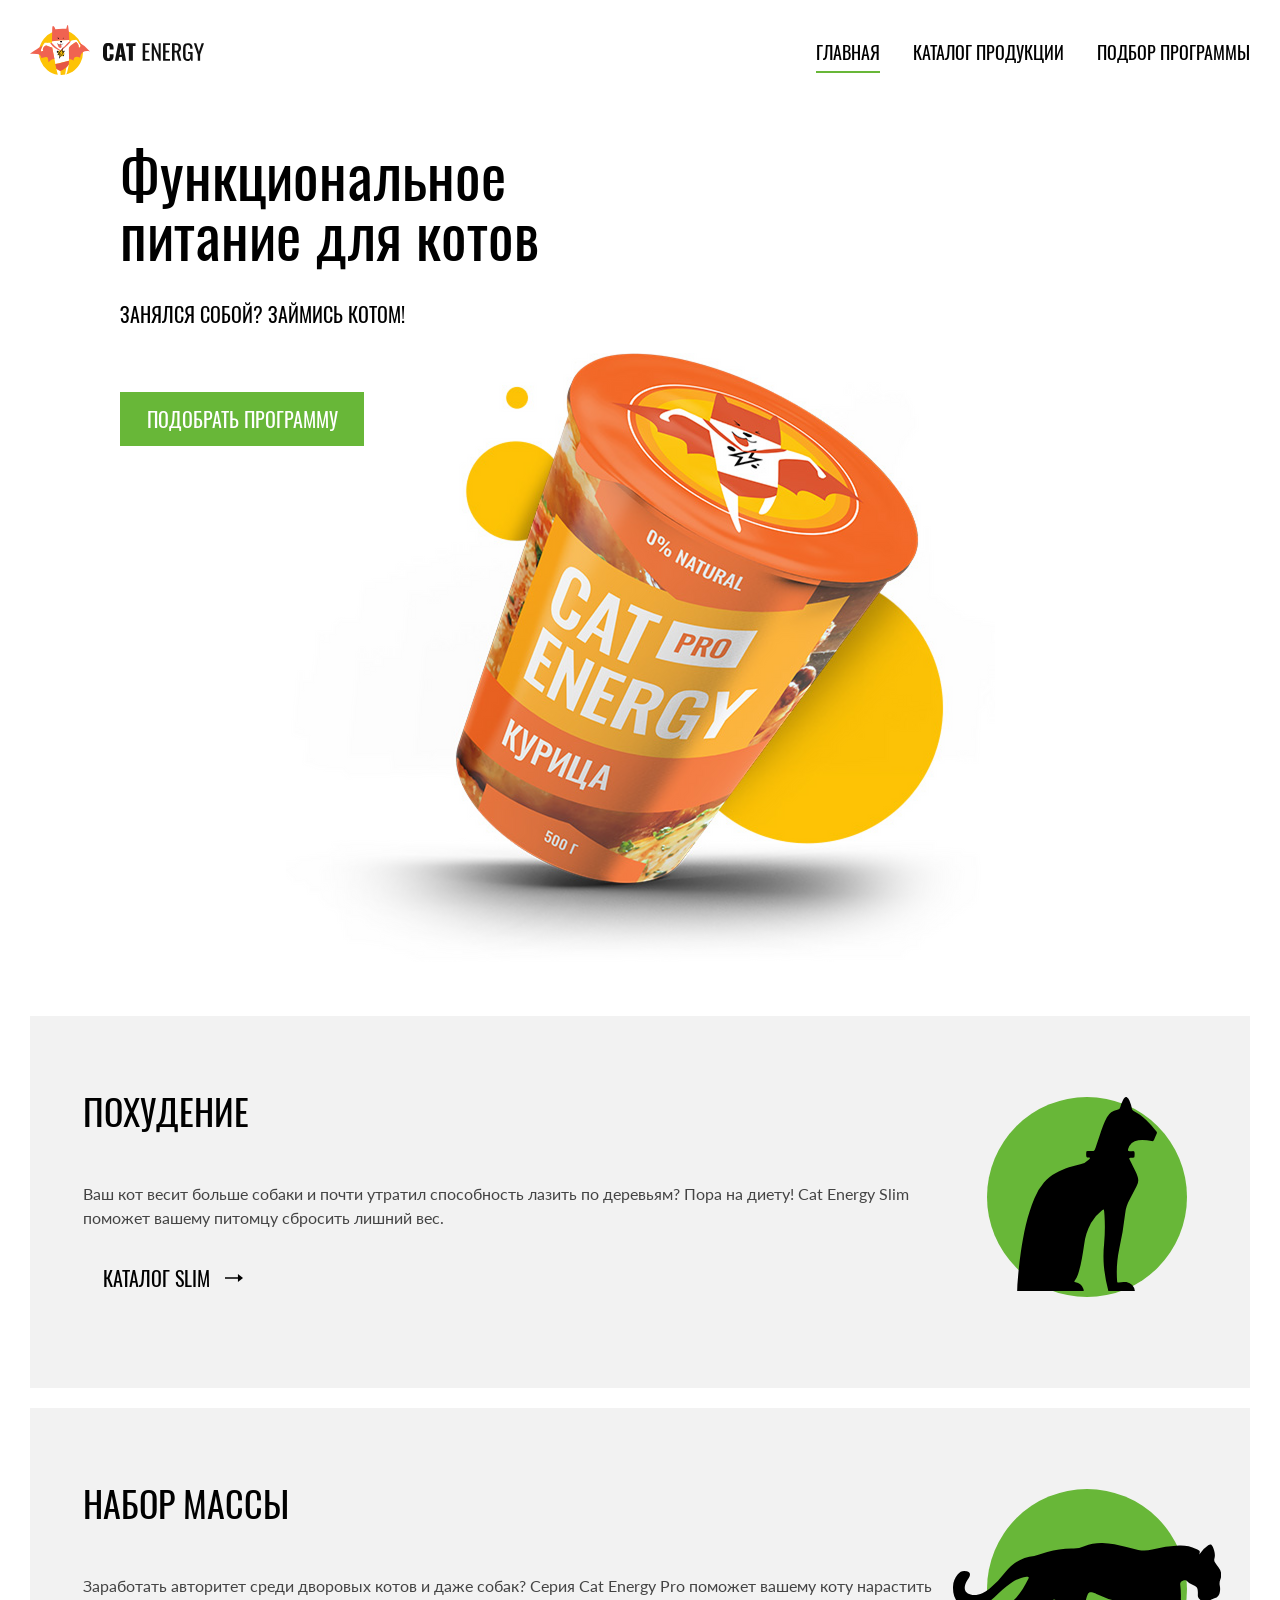
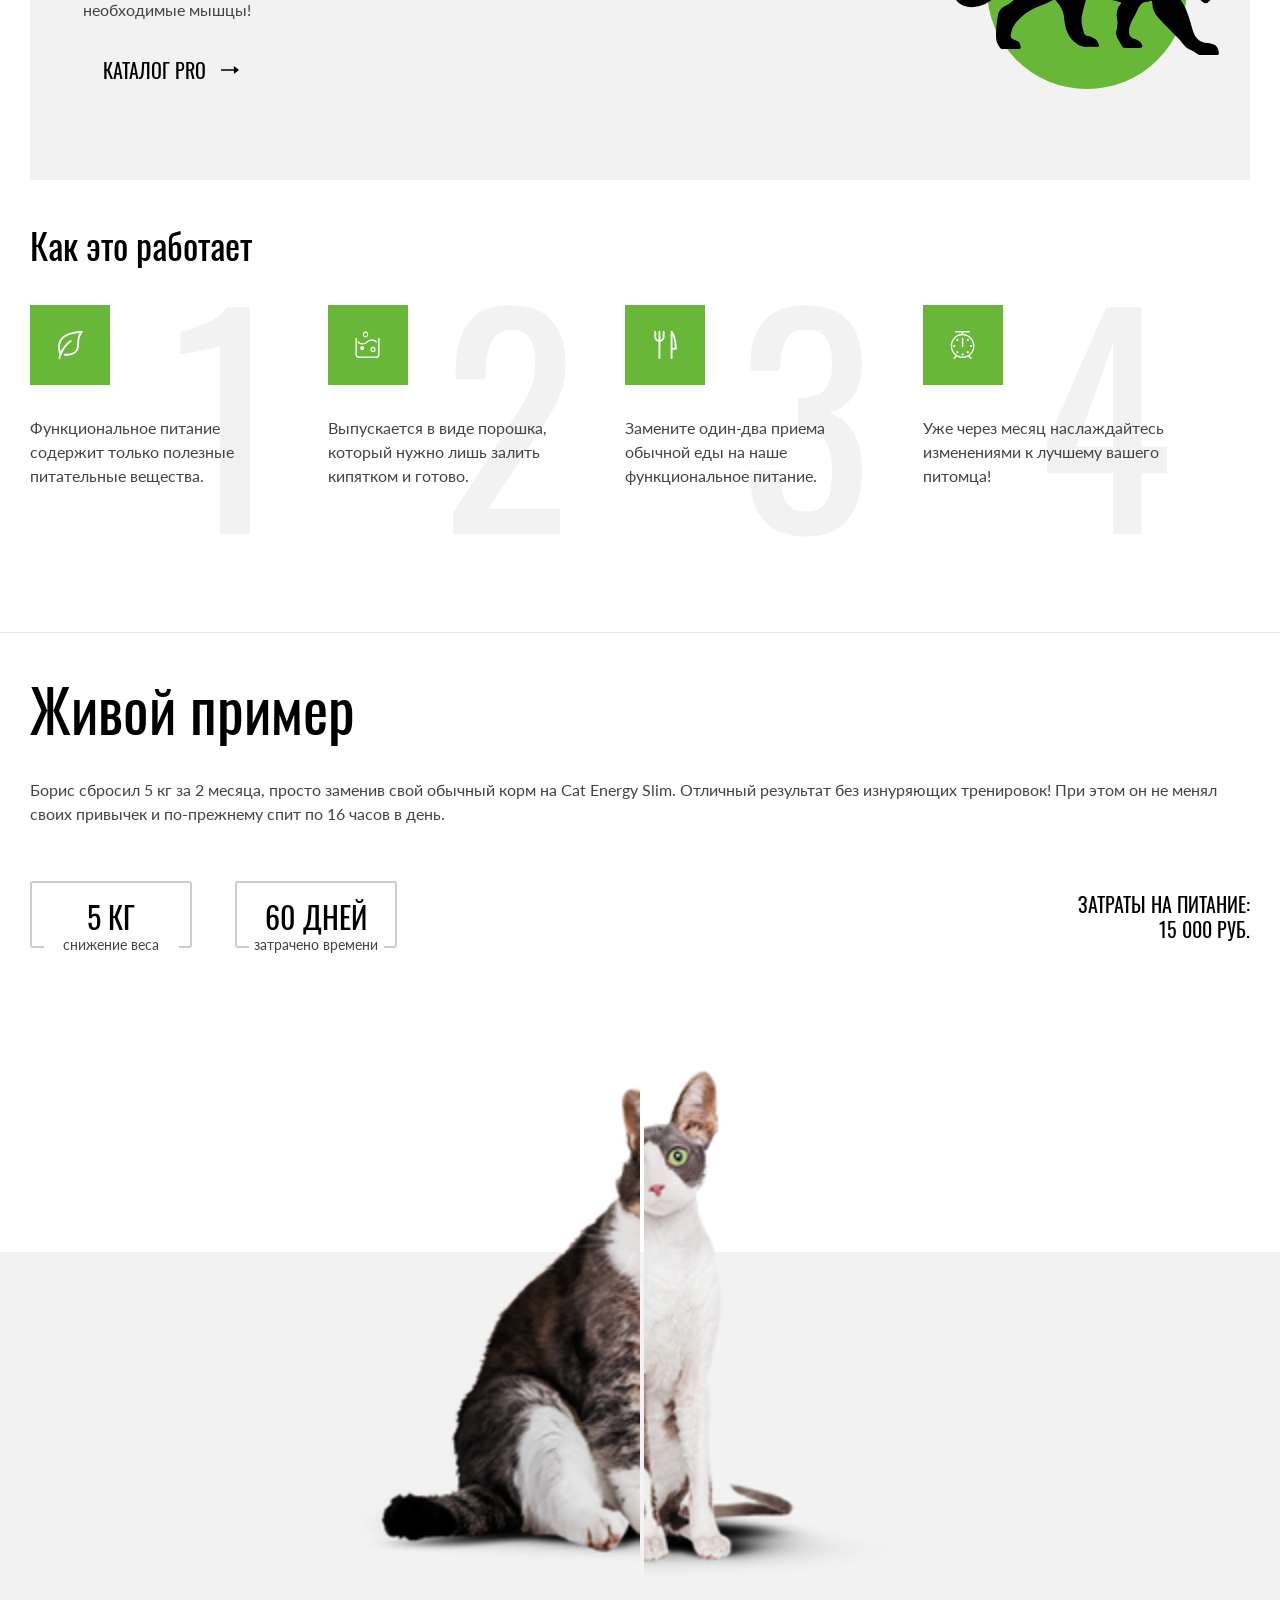
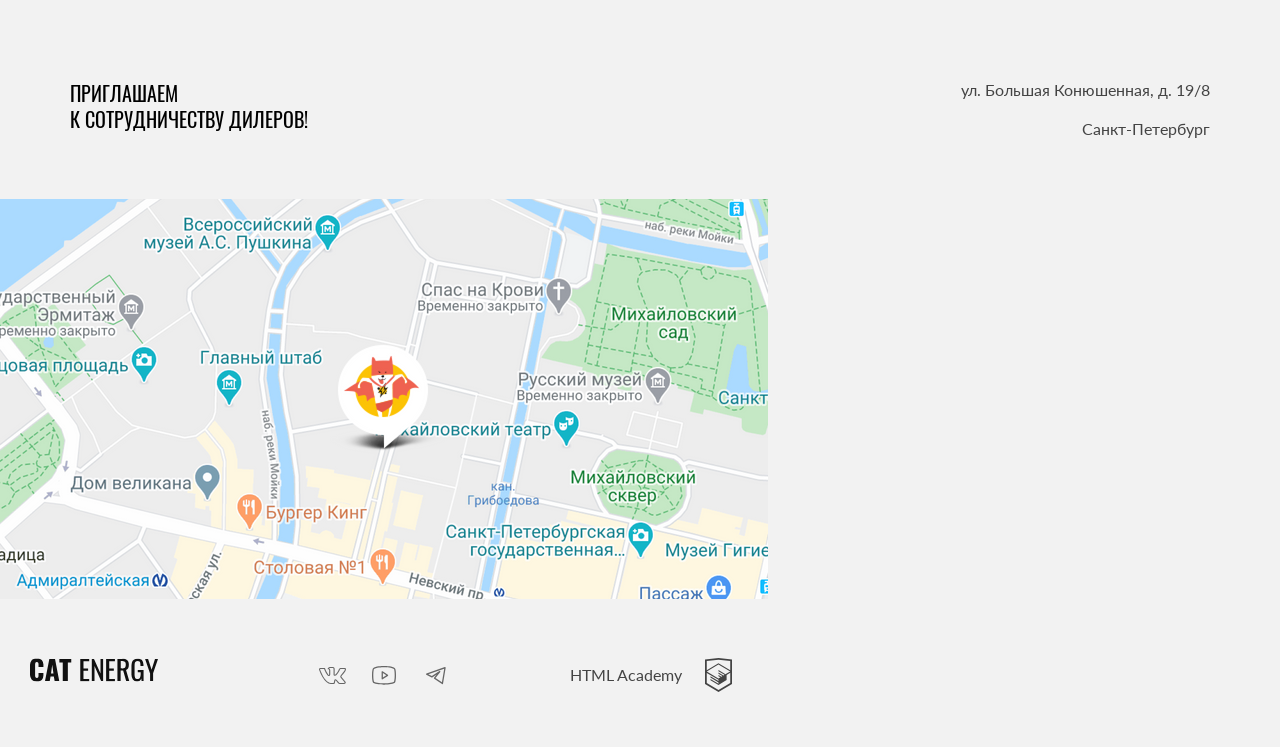
==== commit 7ea27122: "Deploying to gh-pages from @ atmosferazima/2488315-cat-energy-31@6da7728855e7046734ae18db9d3bef179aa" ====
--- a/index.html
+++ b/index.html
@@ -1 +1 @@
-<!DOCTYPE html><html class="page" lang="ru"><head><meta charset="UTF-8"><title>Название проекта</title><meta name="viewport" content="width=device-width,initial-scale=1"><link rel="stylesheet" href="styles/styles.css"><link rel="icon" href="favicon.ico"><!-- 32×32 --><link rel="icon" href="favicons/icon.svg" type="image/svg+xml"><link rel="apple-touch-icon" href="favicons/apple.png"><!-- 180×180 --><link rel="manifest" href="manifest.webmanifest"><script src="scripts/index.js" defer="defer"></script></head><body class="page__body page__body--desk"><header class="header"><div class="header__wrapper"><a class="header__logo logo" href="#"><picture><source width="70" height="59" type="image/svg+xml" media="(min-width: 1440px)" srcset="images/logo-image-desktop.svg"><source width="60" height="50" type="image/svg+xml" media="(min-width: 768px)" srcset="images/logo-image-tablet.svg"><img class="logo__image" src="images/logo-image-mobile.svg" width="33" height="38" alt="Логотип Кэт Энерджи"></picture><img class="logo__text" src="images/logo-text-mobile.svg" width="101" height="18" alt="Название Кэт Энерджи"> </a><button class="header__toggle" type="button"><span class="visually-hidden">Открыть меню</span></button><nav class="header__nav nav"><ul class="nav__list"><li class="nav__item"><a class="nav__link nav__link--current" href="#">Главная</a></li><li class="nav__item"><a class="nav__link" href="catalog.html">Каталог продукции</a></li><li class="nav__item"><a class="nav__link" href="#">Подбор программы</a></li></ul></nav></div></header><main class="main-container"><section class="hero"><h1 class="hero__title">Функциональное<br>питание для котов</h1><span class="hero__text">Занялся собой? Займись котом!</span><picture><source width="552" height="499" type="image/png" media="(min-width: 1440px)" srcset="images/index-product-desktop@1x.png, images/index-product-desktop@2x.png 2x"><source width="709" height="609" type="image/png" media="(min-width: 768px)" srcset="images/index-product-tablet@1x.png, images/index-product-tablet@2x.png 2x"><img class="hero__image" src="images/index-product-mobile@1x.png" srcset="images/index-product-mobile@2x.png 2x" width="280" height="270" alt="Баночка продукта"></picture><a class="hero-button button" href="#">Подобрать программу</a></section><section class="offers"><ul class="offers__list"><li class="offers__item program program--slim"><h2 class="program__title">Похудение</h2><p class="program__text">Ваш кот весит больше собаки и почти утратил способность лазить по деревьям? Пора на диету! Cat Energy Slim поможет вашему питомцу сбросить лишний вес.</p><a class="program__catalog" href="#">Каталог Slim</a></li><li class="offers__item program program--pro"><h2 class="program__title">Набор массы</h2><p class="program__text">Заработать авторитет среди дворовых котов и даже собак? Серия Cat Energy Pro поможет вашему коту нарастить необходимые мышцы!</p><a class="program__catalog" href="#">Каталог Pro</a></li></ul></section><section class="advantages"><h2 class="advantages__title">Как это работает</h2><ol class="advantages__list"><li class="advantages__item advantages__item--profit">Функциональное питание содержит только полезные питательные вещества.</li><li class="advantages__item advantages__item--powder">Выпускается в виде порошка, который нужно лишь залить кипятком и готово.</li><li class="advantages__item advantages__item--food">Замените один-два приема обычной еды на наше функциональное питание.</li><li class="advantages__item advantages__item--time">Уже через месяц наслаждайтесь изменениями к лучшему вашего питомца!</li></ol></section><section class="example"><div class="example__grid"><h2 class="example__title">Живой пример</h2><p class="example__text">Борис сбросил 5 кг за 2 месяца, просто заменив свой обычный корм на Cat Energy Slim. Отличный результат без изнуряющих тренировок! При этом он не менял своих привычек и по-прежнему спит по 16 часов в день.</p><div class="example__flex"><dl class="example__list result"><div class="result__item"><dt class="result__key">5 Кг</dt><dd class="result__value">снижение веса</dd></div><div class="result__item"><dt class="result__key">60 дней</dt><dd class="result__value">затрачено времени</dd></div></dl><dl class="price"><dt class="price__key">Затраты на питание:</dt><dd class="price__value">15 000 руб.</dd></dl></div></div><div class="example__compare compare"><picture><source width="560" height="512" type="image/png" media="(min-width: 768px)" srcset="images/cat-before-tablet@1x.png, images/cat-before-tablet@2x.png 2x"><img class="compare__image compare__image--fat" src="images/cat-before-mobile@1x.png" srcset="images/cat-before-mobile@2x.png 2x" width="280" height="256" alt="Котик упитанный"></picture><span class="compare__button"><span class="visually-hidden">Посмотреть все</span></span><picture><source width="560" height="512" type="image/png" media="(min-width: 768px)" srcset="images/cat-after-tablet@1x.png, images/cat-after-tablet@2x.png 2x"><img class="compare__image compare__image--slim" src="images/cat-after-mobile@1x.png" srcset="images/cat-after-mobile@2x.png 2x" width="280" height="256" alt="Котик стройный"></picture></div></section><section class="adress"><h2 class="adress__partnership">Приглашаем<br>к сотрудничеству дилеров!</h2><p class="adress__text">ул. Большая Конюшенная, д. 19/8 <span class="adress__city">Санкт-Петербург</span></p></section><div class="map"><picture><source width="1440" height="400" type="image/png" media="(min-width: 1440px)" srcset="images/location-desktop@1x.png, images/location-desktop@2x.png 2x"><source width="768" height="400" type="image/png" media="(min-width: 768px)" srcset="images/location-tablet@1x.png, images/location-tablet@2x.png 2x"><img class="map__image" src="images/location-mobile@1x.png" srcset="images/location-mobile@2x.png 2x" width="320" height="362" alt="Месторасположение на карте"></picture></div></main><footer class="footer"><a class="footer__logo logo" href="#"><img class="logo__text" src="images/logo-text-mobile.svg" width="128" height="24" alt="Логотип Компании"></a><ul class="footer__socials socials"><li class="socials__item"><a class="socials__link socials__link--vk" href="#"><span class="visually-hidden">В Контакте</span></a></li><li class="socials__item"><a class="socials__link socials__link--utube" href="#"><span class="visually-hidden">Ютуб</span></a></li><li class="socials__item"><a class="socials__link socials__link--telegram" href="#"><span class="visually-hidden">Телеграм</span></a></li></ul><a class="footer__academy footer__academy--link academylogo" href="#">HTML Academy <span class="visually-hidden">Логотип разработчика сайта</span></a></footer></body></html>+<!DOCTYPE html><html class="page" lang="ru"><head><meta charset="UTF-8"><title>Название проекта</title><meta name="viewport" content="width=device-width,initial-scale=1"><link rel="stylesheet" href="styles/styles.css"><link rel="icon" href="favicon.ico"><!-- 32×32 --><link rel="icon" href="favicons/icon.svg" type="image/svg+xml"><link rel="apple-touch-icon" href="favicons/apple.png"><!-- 180×180 --><link rel="manifest" href="manifest.webmanifest"><script src="scripts/index.js" defer="defer"></script></head><body class="page__body page__body--desk"><header class="header"><div class="header__wrapper"><a class="header__logo logo" href="#"><picture><source width="70" height="59" type="image/svg+xml" media="(min-width: 1440px)" srcset="images/logo-image-desktop.svg"><source width="60" height="50" type="image/svg+xml" media="(min-width: 768px)" srcset="images/logo-image-tablet.svg"><img class="logo__image" src="images/logo-image-mobile.svg" width="33" height="38" alt="Логотип Кэт Энерджи"></picture><img class="logo__text" src="images/logo-text-mobile.svg" width="101" height="18" alt="Название Кэт Энерджи"> </a><button class="header__toggle" type="button"><span class="visually-hidden">Открыть меню</span></button><nav class="header__nav nav"><ul class="nav__list"><li class="nav__item"><a class="nav__link nav__link--current" href="#">Главная</a></li><li class="nav__item"><a class="nav__link" href="catalog.html">Каталог продукции</a></li><li class="nav__item"><a class="nav__link" href="#">Подбор программы</a></li></ul></nav></div></header><main class="main-container"><section class="hero"><h1 class="hero__title">Функциональное<br>питание для котов</h1><span class="hero__text">Занялся собой? Займись котом!</span><picture><source width="552" height="499" type="image/png" media="(min-width: 1440px)" srcset="images/index-product-desktop@1x.png, images/index-product-desktop@2x.png 2x"><source width="709" height="609" type="image/png" media="(min-width: 768px)" srcset="images/index-product-tablet@1x.png, images/index-product-tablet@2x.png 2x"><img class="hero__image" src="images/index-product-mobile@1x.png" srcset="images/index-product-mobile@2x.png 2x" width="280" height="270" alt="Баночка продукта"></picture><a class="hero-button button" href="#">Подобрать программу</a></section><section class="offers"><ul class="offers__list"><li class="offers__item program program--slim"><h2 class="program__title">Похудение</h2><p class="program__text">Ваш кот весит больше собаки и почти утратил способность лазить по деревьям? Пора на диету! Cat Energy Slim поможет вашему питомцу сбросить лишний вес.</p><a class="program__catalog" href="#">Каталог Slim</a></li><li class="offers__item program program--pro"><h2 class="program__title">Набор массы</h2><p class="program__text">Заработать авторитет среди дворовых котов и даже собак? Серия Cat Energy Pro поможет вашему коту нарастить необходимые мышцы!</p><a class="program__catalog" href="#">Каталог Pro</a></li></ul></section><section class="advantages"><h2 class="advantages__title">Как это работает</h2><ol class="advantages__list"><li class="advantages__item advantages__item--profit">Функциональное питание содержит только полезные питательные вещества.</li><li class="advantages__item advantages__item--powder">Выпускается в виде порошка, который нужно лишь залить кипятком и готово.</li><li class="advantages__item advantages__item--food">Замените один-два приема обычной еды на наше функциональное питание.</li><li class="advantages__item advantages__item--time">Уже через месяц наслаждайтесь изменениями к лучшему вашего питомца!</li></ol></section><section class="example"><div class="example__grid"><h2 class="example__title">Живой пример</h2><p class="example__text">Борис сбросил 5 кг за 2 месяца, просто заменив свой обычный корм на Cat Energy Slim. Отличный результат без изнуряющих тренировок! При этом он не менял своих привычек и по-прежнему спит по 16 часов в день.</p><div class="example__flex"><dl class="example__list result"><div class="result__item"><dt class="result__key">5 Кг</dt><dd class="result__value">снижение веса</dd></div><div class="result__item"><dt class="result__key">60 дней</dt><dd class="result__value">затрачено времени</dd></div></dl><dl class="price"><dt class="price__key">Затраты на питание:</dt><dd class="price__value">15 000 руб.</dd></dl></div></div><div class="example__compare compare"><picture><source width="560" height="512" type="image/png" media="(min-width: 768px)" srcset="images/cat-before-tablet@1x.png, images/cat-before-tablet@2x.png 2x"><img class="compare__image compare__image--fat" src="images/cat-before-mobile@1x.png" srcset="images/cat-before-mobile@2x.png 2x" width="280" height="256" alt="Котик упитанный"></picture><span class="compare__button"><span class="visually-hidden">Посмотреть все</span></span><picture><source width="560" height="512" type="image/png" media="(min-width: 768px)" srcset="images/cat-after-tablet@1x.png, images/cat-after-tablet@2x.png 2x"><img class="compare__image compare__image--slim" src="images/cat-after-mobile@1x.png" srcset="images/cat-after-mobile@2x.png 2x" width="280" height="256" alt="Котик стройный"></picture></div></section><div class="adress adress-wrapper"><section class="adress__inner"><h2 class="adress__partnership">Приглашаем<br>к сотрудничеству дилеров!</h2><p class="adress__text"><span>ул. Большая Конюшенная, д. 19/8</span> <span class="adress__city">Санкт-Петербург</span></p></section><div class="map"><picture><source width="1440" height="400" type="image/png" media="(min-width: 1440px)" srcset="images/location-desktop@1x.png, images/location-desktop@2x.png 2x"><source width="768" height="400" type="image/png" media="(min-width: 768px)" srcset="images/location-tablet@1x.png, images/location-tablet@2x.png 2x"><img class="map__image" src="images/location-mobile@1x.png" srcset="images/location-mobile@2x.png 2x" width="320" height="362" alt="Месторасположение на карте"></picture></div></div></main><footer class="footer"><a class="footer__logo logo" href="#"><img class="logo__text" src="images/logo-text-mobile.svg" width="128" height="24" alt="Логотип Компании"></a><ul class="footer__socials socials"><li class="socials__item"><a class="socials__link socials__link--vk" href="https://vk.com/htmlacademy"><span class="visually-hidden">В Контакте</span></a></li><li class="socials__item"><a class="socials__link socials__link--utube" href="https://www.youtube.com/user/htmlacademyru"><span class="visually-hidden">Ютуб</span></a></li><li class="socials__item"><a class="socials__link socials__link--telegram" href="https://t.me/htmlacademy"><span class="visually-hidden">Телеграм</span></a></li></ul><a class="footer__academy footer__academy--link academylogo" href="https://htmlacademy.ru/intensive/adaptive" target="_blank" rel="noreferrer noopener" aria-label="Сайт HTML Academy">HTML Academy <span class="visually-hidden">Логотип разработчика сайта</span></a></footer></body></html>
--- a/styles/styles.css
+++ b/styles/styles.css
@@ -1 +1 @@
-@font-face{font-family:Lato;font-weight:400;font-style:normal;src:url(../fonts/lato/Lato-Regular.woff2)format("woff2"),url(../fonts/lato/Lato-Regular.woff)format("woff");font-display:swap}@font-face{font-family:Oswald;font-weight:400;font-style:normal;src:url(../fonts/oswald/oswaldregular.woff2)format("woff2"),url(../fonts/oswald/oswaldregular.woff)format("woff");font-display:swap}*,:after,:before{box-sizing:border-box}body{margin:0}.page{width:100%}@media (width>=1440px){.page__body--desk:before{content:"";z-index:-1;background-image:-webkit-linear-gradient(90deg,#fff 50%,#68b738d9 50%),-webkit-image-set(url(../images/index-background-desktop@1x.jpg) 1x type("image/jpg"),url(../images/index-background-desktop@2x.jpg) 2x type("image/jpg")),-webkit-linear-gradient(90deg,#fff 50%,#403e41 50vw);background-image:linear-gradient(90deg,#fff 50%,#68b738d9 50%),image-set("../images/index-background-desktop@1x.jpg" 1x type("image/jpg"),"../images/index-background-desktop@2x.jpg" 2x type("image/jpg")),linear-gradient(90deg,#fff 50%,#403e41 50vw);background-position:50%,50vw;background-repeat:no-repeat;background-size:cover,contain;width:100vw;min-height:694px;display:block;position:absolute}}.header__wrapper{flex-wrap:wrap;align-items:center;padding:14px 20px;display:flex}@media (width<=768px){.header__toggle{cursor:pointer;background-color:#fff;background-image:url(../icons/stack.svg#burger);background-repeat:no-repeat;background-size:24px 24px;border:none;width:24px;height:24px;position:absolute;top:22px;right:21px}.header__toggle:hover,.header__toggle:focus{opacity:.6}.header__toggle:active{opacity:.4}}@media (width>=768px){.header__wrapper{justify-content:space-between;padding:25px 34px 65px 30px}.header__toggle{display:none}}@media (width>=1440px){.header__wrapper{padding:55px 110px 29px;position:relative}}.logo{cursor:pointer;flex-wrap:wrap;align-items:center;gap:56px;text-decoration:none;display:flex}.logo:hover,.logo:focus{opacity:.6}.logo:active{opacity:.4}@media (width>=768px){.logo{gap:13px}.logo:hover,.logo:focus{opacity:.6}.logo:active{opacity:.4}}@media (width>=1440px){.logo__text{width:128px;height:24px}}.nav__list{flex-flow:column wrap;align-items:center;min-width:280px;margin:0;padding:0;list-style-type:none;display:none}@media (width<=768px){.nav__item{padding-top:20px;padding-bottom:24px}.nav__link{color:#000;text-transform:uppercase;cursor:pointer;padding:0;font-family:Oswald,Arial,sans-serif;font-size:18px;line-height:24px;text-decoration:none;list-style-type:none}.nav__link:hover,.nav__link:focus{color:#3e3e3e}.nav__link:active{color:#6b6b6b}}@media (width>=768px){.nav__list{flex-flow:wrap;justify-content:flex-end;display:flex}.nav__link{color:#000;text-transform:uppercase;padding-left:33px;font-family:Oswald,Arial,sans-serif;font-size:18px;font-style:normal;font-weight:400;line-height:24px;text-decoration:none;list-style-type:none}.nav__link:hover,.nav__link:focus{opacity:.4}.nav__link:active{opacity:.2}}@media (width>=1440px){.nav__list{width:50vw}.nav__link{color:#fff;font-size:20px;line-height:30px}}.hero{background-image:-webkit-linear-gradient(#68b738d9 302px,#fff 302px),-webkit-image-set(url(../images/index-background-mobile@1x.jpg) 1x type("image/jpg"),url(../images/index-background-mobile@2x.jpg) 2x type("image/jpg")),-webkit-linear-gradient(90deg,#4e4e53,#434247 50%);background-image:linear-gradient(#68b738d9 302px,#fff 302px),image-set("../images/index-background-mobile@1x.jpg" 1x type("image/jpg"),"../images/index-background-mobile@2x.jpg" 2x type("image/jpg")),linear-gradient(90deg,#4e4e53,#434247 50%);background-position:50% 0,50% 0;background-repeat:no-repeat;background-size:cover,auto 302px;background-color:linear-gradient(#68b738d9 302px,#fff 302px);text-align:center}@media (width>=768px){.hero{text-align:left;background-image:none;position:relative}}.hero__title{color:#fff;margin:0;padding:26px 0;font-family:Oswald,Arial,sans-serif;font-size:36px;font-style:normal;font-weight:400;line-height:36px}@media (width>=768px){.hero__title{color:#000;padding:0 0 40px 120px;font-size:60px;line-height:60px}}.hero__text{color:#fff;text-transform:uppercase;margin-bottom:29px;font-family:Oswald,Arial,sans-serif;font-size:14px;font-style:normal;font-weight:400;line-height:14px;display:block}.hero-button{margin:0 20px;padding:10px 63px}.hero__image{margin:0 auto;display:block}@media (width>=768px){.hero__text{color:#000;padding-left:120px;font-size:20px;line-height:20px}.hero-button{content:"";max-width:244px;margin:0;padding:14px 26px;transform:translate(120px,-570px)}}@media (width>=1440px){.hero__title{width:40vw;padding:110px 0 40px 190px}.hero__text{width:40vw;margin:0;padding:0 0 52px 190px}.hero__image{transform:translate(57px,-345px)}.hero-button{transform:translate(190px,-486px)}}.button{color:#fff;text-transform:uppercase;text-align:center;cursor:pointer;background-color:#68b738;border:none;font-family:Oswald,Arial,sans-serif;font-size:16px;font-style:normal;font-weight:400;line-height:20px;text-decoration:none;display:block}.button:hover,.button:focus{background-color:#5eaa2f}.button:active{color:#ffffff4d;background-color:#5eaa2f}@media (width>=768px){.button{font-size:20px;line-height:26px}}.offers{padding:20px}.offers__item{background-color:#f2f2f2;margin-bottom:20px;padding-top:30px;padding-bottom:20px}@media (width>=768px){.offers{padding:0 30px}}.offers__list{margin:0;padding:0;list-style-type:none}@media (width>=1440px){.offers{padding:82px 110px 71px}.offers__list{flex-wrap:wrap;gap:60px;display:flex}.offers__item{width:580px}}.program{min-width:80px;position:relative}.program:before{content:"";background-color:#68b738;border-radius:50%;width:50px;height:50px;display:block;position:absolute;top:24px;left:20px}.program__title{color:#000;text-transform:uppercase;margin:0;padding:0 15px 0 90px;font-family:Oswald,Arial,sans-serif;font-size:24px;font-style:normal;font-weight:400;line-height:37px}.program--slim:after{content:"";background-image:url(../icons/stack.svg#icon-cat-sitting);background-position:0;background-repeat:no-repeat;background-size:50px 53px;width:50px;height:53px;display:block;position:absolute;top:21px;left:23px}.program--pro:after{content:"";background-image:url(../icons/stack.svg#cat-pro);background-position:0;background-repeat:no-repeat;background-size:67px 28px;width:67px;height:28px;display:block;position:absolute;top:35px;left:13px}.program__text{color:#444;margin:0;padding:29px 33px 23px 20px;font-family:Lato,Arial,sans-serif;font-size:14px;font-style:normal;font-weight:400;line-height:18px}.program__catalog{color:#000;text-transform:uppercase;border-top:1px solid #d9d9d9;align-items:center;gap:15px;margin:0 20px;padding:15px 16px 18px 20px;font-family:Oswald,Arial,sans-serif;font-size:16px;font-style:normal;font-weight:400;line-height:16px;text-decoration:none;display:flex}.program__catalog:after{content:"";background-color:#000;width:32px;height:12px;display:block;-webkit-mask-image:url(../icons/stack.svg#icon-arrow);mask-image:url(../icons/stack.svg#icon-arrow);-webkit-mask-position:0;mask-position:0;-webkit-mask-size:24px 12px;mask-size:24px 12px;-webkit-mask-repeat:no-repeat;mask-repeat:no-repeat}.program__catalog:hover:after{transform-origin:0;transform:scaleX(1.33)}.program__catalog:active{opacity:.3}.program__catalog:active:after{transform-origin:0;transform:scaleX(1.33)}@media (width>=768px){.program{min-height:372px;padding:0 280px 0 53px}.program:before{content:"";background-color:#68b738;border-radius:50%;width:200px;height:200px;display:block;position:absolute;top:81px;left:auto;right:63px}.program__title{padding:77px 0 24px;font-size:36px;line-height:36px}.program__text{padding-left:0;font-size:16px;line-height:24px}.program--slim:after{content:"";background-image:url(../icons/stack.svg#icon-cat-sitting);background-position:100%;background-repeat:no-repeat;background-size:140px 194px;width:140px;height:194px;display:block;position:absolute;top:81px;left:auto;right:93px}.program--pro:after{content:"";background-image:url(../icons/stack.svg#cat-pro);background-repeat:no-repeat;background-size:268px 200px;width:268px;height:200px;display:block;position:absolute;top:91px;left:auto;right:29px}.program__catalog{border:none;padding:10px 0 0;font-size:20px;line-height:30px}}@media (width>=1440px){.program{padding:0}.program__title{padding:77px 0 73px 214px}.program:before{width:100px;height:100px;top:47px;left:52px}.program--slim:after{background-size:70px 97px;width:70px;height:97px;top:41px;left:67px}.program--pro:after{background-size:134px 100px;width:134px;height:100px;top:47px;left:33px}.program__text{padding:0 20px 23px 52px}.program__catalog{margin:0;padding-left:52px}}.advantages{padding:0 20px 49px}.advantages__list{color:#444;margin:0;padding:0;font-family:Lato,Arial,sans-serif;font-size:14px;font-style:normal;font-weight:400;line-height:18px;list-style-type:none}.advantages__title{color:#000;margin:0;padding-bottom:40px;font-family:Oswald,Arial,sans-serif;font-size:36px;font-style:normal;font-weight:400;line-height:40px}.advantages__item{gap:20px;padding-bottom:20px;display:flex}.advantages__item:before{content:"";background-color:#68b738;min-width:60px;height:60px;display:block}.advantages__item--profit:before{background-image:url(../icons/stack.svg#icon-leaf);background-position:50%;background-repeat:no-repeat;background-size:25px 28px}.advantages__item--powder:before{background-image:url(../icons/stack.svg#icon-powder);background-position:50%;background-repeat:no-repeat;background-size:25px 28px}.advantages__item--food:before{background-image:url(../icons/stack.svg#icon-fork);background-position:50%;background-repeat:no-repeat;background-size:25px 28px}.advantages__item--time:before{background-image:url(../icons/stack.svg#icon-clock);background-position:50%;background-repeat:no-repeat;background-size:25px 28px}@media (width>=768px){.advantages{counter-reset:number;padding:25px 109px 47px 30px}.advantages__item{flex-flow:column wrap;gap:31px;width:248px;height:280px;padding-bottom:37px;display:flex;position:relative}.advantages__item:before{content:"";background-color:#68b738;width:80px;height:80px;display:block}.advantages__item:after{color:#f2f2f2;content:counter(number);counter-increment:number;z-index:-1;font-family:Oswald,Arial,sans-serif;font-size:280px;font-style:normal;font-weight:400;line-height:280px;display:block;position:absolute;top:-37px;right:0}.advantages__list{counter-reset:number;flex-wrap:wrap;justify-content:space-between;font-size:16px;line-height:24px;display:flex}}@media (width>=1440px){.advantages{padding-left:110px}.advantages__title{font-size:60px;line-height:60px}.advantages__list{justify-content:flex-start;gap:76px}}.example{background-color:#f2f2f2;padding:25px 20px 40px}.example__title{color:#000;margin:0;padding-bottom:20px;font-family:Oswald,Arial,sans-serif;font-size:36px;font-style:normal;font-weight:400;line-height:40px}.example__text{color:#444;margin:0;padding-bottom:20px;font-family:Lato,Arial,sans-serif;font-size:14px;font-style:normal;font-weight:400;line-height:18px}.example__list{flex-wrap:wrap;justify-content:center;gap:32px;margin:0;display:flex}@media (width>=768px){.example{background-image:linear-gradient(#fff 619px,#f2f2f2 468px);border-top:1px solid #e6e6e6;padding:45px 30px 40px}.example__title{padding-bottom:40px;font-size:60px;line-height:60px}.example__text{padding:0;font-size:16px;line-height:24px}.example__flex{flex-wrap:wrap;padding:55px 0 116px;display:flex}.example__list{gap:43px}}@media (width>=1440px){.example{background-image:linear-gradient(#fff 160px,#f2f2f2 68px);border:none;grid-template-columns:50% 50%;padding:0;display:grid}.example__title{padding:12px 0 146px 110px}.example__text{padding:0 150px 69px 110px}.example__flex{flex-direction:column;justify-content:flex-start;width:436px;padding:0}.example__list{min-width:500px;padding-left:90px}}.result__item{text-align:center;min-width:124px;min-height:70px;position:relative}.result__key{color:#000;text-transform:uppercase;border:2px solid #cdcdcd;border-radius:3px;padding:14px 10px 17px;font-family:Oswald,Arial,sans-serif;font-size:24px;font-style:normal;font-weight:400;line-height:24px}.result__value{color:#444;text-align:center;background-color:#f2f2f2;max-width:80px;margin:-10px auto 0;padding:0 12px;font-family:Lato,Arial,sans-serif;font-size:12px;font-style:normal;font-weight:400;line-height:12px}@media (width>=768px){.result__item{width:162px}.result__key{color:#000;text-transform:uppercase;border:2px solid #cdcdcd;border-radius:3px;padding:15px 10px 11px;font-family:Oswald,Arial,sans-serif;font-size:30px;font-style:normal;font-weight:400;line-height:37px}.result__value{color:#444;text-align:center;background-color:#fff;max-width:135px;margin:-10px auto 0;padding:0 5px;font-family:Lato,Arial,sans-serif;font-size:14px;font-style:normal;font-weight:400;line-height:14px}}@media (width>=1440px){.result__value{background-color:#f2f2f2}}.price{color:#000;text-transform:uppercase;flex-wrap:wrap;justify-content:center;gap:5px;margin:0;padding:20px 46px;font-family:Oswald,Arial,sans-serif;font-size:14px;font-style:normal;font-weight:400;line-height:20px;display:flex}.price__value{margin:0}@media (width>=768px){.price{flex-direction:column;align-self:center;margin-left:auto;padding:0;font-size:20px;line-height:20px}.price__value{margin-left:auto}}@media (width>=1440px){.price{flex-direction:row;align-self:baseline;gap:63px;margin:0;padding:55px 0 75px 110px}}.compare{grid-template-columns:140px auto 140px;width:280px;height:256px;margin:0 auto;display:grid}.compare__image{object-fit:cover;width:100%;height:100%;display:block}.compare__button:before{content:"";-webkit-mask-image:"../../icons/stack.svg#slider";mask-image:"../../icons/stack.svg#slider";width:4px;height:100px;display:block;-webkit-mask-size:auto;mask-size:auto;-webkit-mask-repeat:no-repeat;mask-repeat:no-repeat}.compare__image--fat{object-position:left}.compare__image--slim{object-position:right}@media (width>=768px){.compare{grid-template-columns:280px auto 280px;width:560px;height:512px;margin:0 auto;display:grid}}.adress{flex-wrap:wrap;margin:0;padding:26px 20px;display:flex}.adress__partnership{color:#000;text-transform:uppercase;word-break:break-word;width:50%;font-family:Oswald,Arial,sans-serif;font-size:14px;font-style:normal;font-weight:400;line-height:20px}.adress__text{color:#444;text-align:end;width:50%;font-family:Lato,Arial,sans-serif;font-size:14px;font-style:normal;font-weight:400;line-height:20px}@media (width>=768px){.adress{justify-content:space-between;padding:60px 70px}.adress__partnership{width:25%;margin:0;font-size:20px;line-height:26px}.adress__text{text-align:right;width:25%;margin:0}}@media (width>=1440px){.adress{z-index:2;background-color:#fff;gap:87px;width:565px;padding:60px 80px;position:relative;top:95px;left:110px}.adress__partnership{width:45%}}.footer{background-color:#f2f2f2}.footer__logo{color:#000;text-transform:uppercase;justify-content:center;gap:20px;padding:40px 96px 20px;font-family:Oswald,Arial,sans-serif;font-size:18px;line-height:24px;text-decoration:none;list-style-type:none}.footer__socials{margin:0 20px}.footer__academy{color:#444;text-transform:uppercase;text-transform:none;flex-wrap:wrap;justify-content:space-between;align-items:center;max-width:450px;margin:0 auto;padding:20px 20px 40px;font-family:Lato,Arial,sans-serif;font-size:16px;font-style:normal;font-weight:400;line-height:20px;text-decoration:none;list-style-type:none;display:flex}.footer__academy--link:hover,.footer__academy--link:focus{color:#4449}.footer__academy--link:active{color:#4444444d}@media (width>=768px){.footer{flex-wrap:wrap;align-items:center;padding:55px 30px;display:flex}.footer__logo{padding:0 160px 0 0}.footer__academy{gap:23px;margin:0}.footer__academy--link{padding:0}.footer__socials{margin:0;padding:0}}@media (width>=1440px){.footer{justify-content:space-between;padding:66px 110px}}.socials{border-top:1px solid #d9d9d9;border-bottom:1px solid #d9d9d9;flex-wrap:wrap;justify-content:center;gap:24px;padding:20px 74px;text-decoration:none;list-style-type:none;display:flex}.socials__link{color:#000;text-transform:uppercase;cursor:pointer;font-family:Oswald,Arial,sans-serif;font-size:18px;line-height:24px;text-decoration:none;list-style-type:none}.socials__link:before{content:"";background-color:#666;min-width:28px;min-height:22px;display:block;-webkit-mask-position:50%;mask-position:50%;-webkit-mask-repeat:no-repeat;mask-repeat:no-repeat}.socials__link:hover:before,.socials__link:focus:before{background-color:#5eaa2f}.socials__link:active:before{background-color:#6a6a6a4d}.socials__link--vk:before{content:"";-webkit-mask-image:url(../icons/stack.svg#icon-vkontakte);mask-image:url(../icons/stack.svg#icon-vkontakte)}.socials__link--utube:before{content:"";display:block;-webkit-mask-image:url(../icons/stack.svg#icon-youtube);mask-image:url(../icons/stack.svg#icon-youtube)}.socials__link--telegram:before{content:"";display:block;-webkit-mask-image:url(../icons/stack.svg#icon-telegram);mask-image:url(../icons/stack.svg#icon-telegram)}@media (width>=768px){.socials{padding:0 120px 0 0}}@media (width>=1440px){.socials{border:none}}.card-list{margin:0;padding:0;list-style-type:none;display:grid}.product-details{color:#444;margin:0;font-family:Lato,Arial,sans-serif;font-size:12px;font-style:normal;font-weight:400;line-height:16px}.product-details__flex{flex-wrap:wrap;justify-content:space-between;display:flex}.additionals{padding:20px}.additionals__item{margin:0}.additionals__title{color:#000;margin:0;padding:5px 0 49px;font-family:Oswald,Arial,sans-serif;font-size:24px;font-style:normal;font-weight:400;line-height:24px}.additionals__key{color:#222;text-transform:uppercase;margin:0;padding-bottom:13px;font-family:Oswald,Arial,sans-serif;font-size:16px;font-style:normal;font-weight:400;line-height:16px}.additionals__flex{justify-content:space-between;padding-bottom:15px;display:flex}.additionals__value{color:#444;margin:0;font-family:Lato,Arial,sans-serif;font-size:14px;font-style:normal;font-weight:400;line-height:14px}.additionals__order{margin:0 auto 31px;padding:10px 109px}.additionals__text{color:#fff;background-image:-webkit-linear-gradient(#68b738d9 290px,#fff 290px),-webkit-image-set(url(../images/catalog-background-mobile@1x.jpg) 1x type("image/jpg"),url(../images/catalog-background-mobile@2x.jpg) 2x type("image/jpg"));background-image:linear-gradient(#68b738d9 290px,#fff 290px),image-set("../images/catalog-background-mobile@1x.jpg" 1x type("image/jpg"),"../images/catalog-background-mobile@2x.jpg" 2x type("image/jpg"));background-position:50% 0,50% 0;background-repeat:no-repeat;background-size:cover,auto 290px;background-color:linear-gradient(#68b738d9 290px,#fff 290px);text-align:center;min-height:290px;margin:0;padding-top:187px;font-family:Lato,Arial,sans-serif;font-size:16px;font-style:normal;font-weight:400;line-height:20px;position:relative}.additionals__text:before{content:"";background-image:url(../icons/stack.svg#icon-gift);background-repeat:no-repeat;width:78px;height:80px;display:block;position:absolute;top:59px;left:35%}.show-more{text-decoration:none;position:relative}.show-more:before{content:"";background-image:url(../icons/stack.svg#plus);background-repeat:no-repeat;width:30px;height:30px;display:block;position:absolute;top:25px;left:45%}.show-more__title{color:#111;text-transform:uppercase;word-break:break-word;text-align:center;margin:0;padding:78px 0 8px;font-family:Oswald,Arial,sans-serif;font-size:16px;font-style:normal;font-weight:400;line-height:20px;text-decoration:none}.show-more__text{color:#444;text-align:center;margin:0;padding-bottom:21px;font-family:Lato,Arial,sans-serif;font-size:12px;font-style:normal;font-weight:400;line-height:16px}.show-more__button--show{color:#444;background-color:#f2f2f2;padding:10px 95px}.catalog__title{color:#000;border-top:1px solid #ebebeb;border-bottom:1px solid #ebebeb;margin:0;padding:27px 20px 41px;font-family:Oswald,Arial,sans-serif;font-size:36px;font-style:normal;font-weight:400;line-height:36px}.visually-hidden{color:#000;clip:rect(0 0 0 0);border:0;width:1px;height:1px;margin:-1px;padding:0;font-family:Oswald,Arial,sans-serif;font-size:16px;font-style:normal;font-weight:400;line-height:16px;position:absolute;overflow:hidden}.card{border-bottom:1px solid #ebebeb;grid-template-columns:50% 50%;padding:20px 20px 25px;display:grid}.card__wrapper{margin-bottom:20px}.card__title{color:#000;text-transform:uppercase;word-break:break-word;margin:0;padding-bottom:15px;font-family:Oswald,Arial,sans-serif;font-size:16px;font-style:normal;font-weight:400;line-height:20px}.card__link{text-decoration:none}.card__order{grid-column:1/-1;margin:0 auto;padding:10px 109px}.card__order--show{color:#444;background-color:#f2f2f2;margin:0 auto 25px;padding:10px 95px}.academylogo{display:block}.academylogo :after{content:"";background-color:#444;width:27px;height:34px;display:block;-webkit-mask-image:url(../icons/stack.svg#logo-academy);mask-image:url(../icons/stack.svg#logo-academy)}.academylogo:hover{background-color:#68b738}+@font-face{font-family:Lato;font-weight:400;font-style:normal;src:url(../fonts/lato/Lato-Regular.woff2)format("woff2"),url(../fonts/lato/Lato-Regular.woff)format("woff");font-display:swap}@font-face{font-family:Oswald;font-weight:400;font-style:normal;src:url(../fonts/oswald/oswaldregular.woff2)format("woff2"),url(../fonts/oswald/oswaldregular.woff)format("woff");font-display:swap}*,:after,:before{box-sizing:border-box}body{margin:0}.page{width:100%}@media (width>=1440px){.page__body--desk:before{content:"";z-index:-1;background-image:-webkit-linear-gradient(90deg,#fff 50%,#68b738d9 50%),-webkit-image-set(url(../images/index-background2-desktop@2x.webp) 2x type("image/webp"),url(../images/index-background2-desktop@1x.webp) 1x type("image/webp"),url(../images/index-background2-desktop@1x.jpg) 1x type("image/jpg"),url(../images/index-background2-desktop@2x.jpg) 2x type("image/jpg")),-webkit-linear-gradient(90deg,#fff 50%,#403e41 50vw);background-image:linear-gradient(90deg,#fff 50%,#68b738d9 50%),image-set("../images/index-background2-desktop@2x.webp" 2x type("image/webp"),"../images/index-background2-desktop@1x.webp" 1x type("image/webp"),"../images/index-background2-desktop@1x.jpg" 1x type("image/jpg"),"../images/index-background2-desktop@2x.jpg" 2x type("image/jpg")),linear-gradient(90deg,#fff 50%,#403e41 50vw);background-position:50%,50vw;background-repeat:no-repeat;background-size:cover,contain;width:100%;min-height:694px;display:block;position:absolute}}.header__wrapper{flex-wrap:wrap;align-items:center;padding:14px 20px;display:flex}@media (width<=768px){.header__toggle{cursor:pointer;background-color:#fff;background-image:url(../icons/stack.svg#burger);background-repeat:no-repeat;background-size:24px 24px;border:none;width:24px;height:24px;position:absolute;top:22px;right:21px}.header__toggle:hover,.header__toggle:focus{opacity:.6}.header__toggle:active{opacity:.4}}@media (width>=768px){.header__wrapper{justify-content:space-between;padding:25px 30px 65px}.header__toggle{display:none}}@media (width>=1440px){.header__wrapper{padding:55px 110px 74px;position:relative}}.logo{cursor:pointer;flex-wrap:wrap;align-items:center;gap:56px;text-decoration:none;display:flex}.logo:hover,.logo:focus{opacity:.6}.logo:active{opacity:.4}@media (width>=768px){.logo{align-self:flex-start;gap:13px}.logo:hover,.logo:focus{opacity:.6}.logo:active{opacity:.4}}@media (width>=1440px){.logo__text{width:128px;height:24px}}.nav__list{flex-flow:column wrap;align-items:center;min-width:280px;margin:0;padding:0;list-style-type:none;display:none}@media (width<=768px){.nav__item{padding-top:20px;padding-bottom:24px}.nav__link{color:#000;text-transform:uppercase;cursor:pointer;padding:0;font-family:Oswald,Arial,sans-serif;font-size:18px;line-height:24px;text-decoration:none;list-style-type:none}.nav__link:hover,.nav__link:focus{color:#3e3e3e}.nav__link:active{color:#6b6b6b}}@media (width>=768px){.nav__list{flex-flow:wrap;justify-content:flex-end;gap:33px;width:60vw;display:flex}.nav__link{color:#000;text-transform:uppercase;font-family:Oswald,Arial,sans-serif;font-size:18px;font-style:normal;font-weight:400;line-height:24px;text-decoration:none;list-style-type:none}.nav__link:hover:not(.nav__link--current),.nav__link:focus:not(.nav__link--current){opacity:.4}.nav__link:active:not(.nav__link--current){opacity:.2}}.nav__link--current{position:relative}.nav__link--current:after{content:"";background-color:#68b738;width:100%;height:2px;position:absolute;bottom:-8px;left:0}@media (width>=1440px){.nav__list{width:50vw}.nav__link{color:#fff;font-size:20px;line-height:30px}.nav__link--current:after{background-color:#fff}}.hero{background-image:-webkit-linear-gradient(#68b738d9 302px,#fff 302px),-webkit-image-set(url(../images/index-background-mobile@1x.jpg) 1x type("image/jpg"),url(../images/index-background-mobile@2x.jpg) 2x type("image/jpg")),-webkit-linear-gradient(90deg,#4e4e53,#434247 50%);background-image:linear-gradient(#68b738d9 302px,#fff 302px),image-set("../images/index-background-mobile@1x.jpg" 1x type("image/jpg"),"../images/index-background-mobile@2x.jpg" 2x type("image/jpg")),linear-gradient(90deg,#4e4e53,#434247 50%);background-position:50% 0,50% 0;background-repeat:no-repeat;background-size:cover,auto 302px;background-color:linear-gradient(#68b738d9 302px,#fff 302px);text-align:center}@media (width>=768px){.hero{text-align:left;background-image:none;position:relative}}.hero__title{color:#fff;margin:0;padding:26px 0;font-family:Oswald,Arial,sans-serif;font-size:36px;font-style:normal;font-weight:400;line-height:36px}@media (width>=768px){.hero__title{color:#000;padding:0 0 40px 120px;font-size:60px;line-height:60px}}.hero__text{color:#fff;text-transform:uppercase;margin-bottom:29px;font-family:Oswald,Arial,sans-serif;font-size:14px;font-style:normal;font-weight:400;line-height:14px;display:block}.hero-button{margin:0 20px;padding:10px 63px}.hero__image{margin:0 auto;display:block}@media (width>=768px){.hero__text{color:#000;padding-left:120px;font-size:20px;line-height:20px}.hero-button{content:"";max-width:244px;margin:0;padding:14px 26px;transform:translate(120px,-570px)}}@media (width>=1440px){.hero{max-height:550px}.hero__title{width:40vw;padding:110px 0 40px 190px}.hero__text{width:40vw;margin:0;padding:0 0 52px 190px}.hero__image{transform:translate(57px,-345px)}.hero-button{transform:translate(190px,-486px)}}.button{color:#fff;text-transform:uppercase;text-align:center;cursor:pointer;background-color:#68b738;border:none;font-family:Oswald,Arial,sans-serif;font-size:16px;font-style:normal;font-weight:400;line-height:20px;text-decoration:none;display:block}.button:hover,.button:focus{background-color:#5eaa2f}.button:active{color:#ffffff4d;background-color:#5eaa2f}@media (width>=768px){.button{font-size:20px;line-height:26px}}.offers{padding:20px}.offers__item{background-color:#f2f2f2;margin-bottom:20px;padding-top:30px;padding-bottom:20px}@media (width>=768px){.offers{padding:0 30px}}.offers__list{margin:0;padding:0;list-style-type:none}@media (width>=1440px){.offers{padding:82px 110px 71px}.offers__list{flex-wrap:wrap;gap:60px;display:flex}.offers__item{width:580px}}.program{min-width:80px;position:relative}.program:before{content:"";background-color:#68b738;border-radius:50%;width:50px;height:50px;display:block;position:absolute;top:24px;left:20px}.program__title{color:#000;text-transform:uppercase;margin:0;padding:0 15px 0 90px;font-family:Oswald,Arial,sans-serif;font-size:24px;font-style:normal;font-weight:400;line-height:37px}.program--slim:after{content:"";background-image:url(../icons/stack.svg#icon-cat-sitting);background-position:0;background-repeat:no-repeat;background-size:50px 53px;width:50px;height:53px;display:block;position:absolute;top:21px;left:23px}.program--pro:after{content:"";background-image:url(../icons/stack.svg#cat-pro);background-position:0;background-repeat:no-repeat;background-size:67px 28px;width:67px;height:28px;display:block;position:absolute;top:35px;left:13px}.program__text{color:#444;margin:0;padding:29px 33px 23px 20px;font-family:Lato,Arial,sans-serif;font-size:14px;font-style:normal;font-weight:400;line-height:18px}.program__catalog{color:#000;text-transform:uppercase;border-top:1px solid #d9d9d9;align-items:center;gap:15px;margin:0 20px;padding:15px 16px 18px 20px;font-family:Oswald,Arial,sans-serif;font-size:16px;font-style:normal;font-weight:400;line-height:16px;text-decoration:none;display:flex}.program__catalog:after{content:"";background-color:#000;width:32px;height:12px;display:block;-webkit-mask-image:url(../icons/stack.svg#icon-arrow);mask-image:url(../icons/stack.svg#icon-arrow);-webkit-mask-position:0;mask-position:0;-webkit-mask-size:24px 12px;mask-size:24px 12px;-webkit-mask-repeat:no-repeat;mask-repeat:no-repeat}.program__catalog:hover:after{transform-origin:0;transform:scaleX(1.33)}.program__catalog:active{opacity:.3}.program__catalog:active:after{transform-origin:0;transform:scaleX(1.33)}@media (width>=768px){.program{min-height:372px;padding:0 280px 0 53px}.program:before{content:"";background-color:#68b738;border-radius:50%;width:200px;height:200px;display:block;position:absolute;top:81px;left:auto;right:63px}.program__title{padding:77px 0 24px;font-size:36px;line-height:36px}.program__text{padding-left:0;font-size:16px;line-height:24px}.program--slim:after{content:"";background-image:url(../icons/stack.svg#icon-cat-sitting);background-position:100%;background-repeat:no-repeat;background-size:140px 194px;width:140px;height:194px;display:block;position:absolute;top:81px;left:auto;right:93px}.program--pro:after{content:"";background-image:url(../icons/stack.svg#cat-pro);background-repeat:no-repeat;background-size:268px 200px;width:268px;height:200px;display:block;position:absolute;top:91px;left:auto;right:29px}.program__catalog{border:none;padding:10px 0 0;font-size:20px;line-height:30px}}@media (width>=1440px){.program{padding:0}.program__title{padding:77px 0 73px 214px}.program:before{width:100px;height:100px;top:47px;left:52px}.program--slim:after{background-size:70px 97px;width:70px;height:97px;top:41px;left:67px}.program--pro:after{background-size:134px 100px;width:134px;height:100px;top:47px;left:33px}.program__text{padding:0 20px 23px 52px}.program__catalog{margin:0;padding-left:52px}}.advantages{padding:0 20px 49px}.advantages__list{color:#444;margin:0;padding:0;font-family:Lato,Arial,sans-serif;font-size:14px;font-style:normal;font-weight:400;line-height:18px;list-style-type:none}.advantages__title{color:#000;margin:0;padding-bottom:40px;font-family:Oswald,Arial,sans-serif;font-size:36px;font-style:normal;font-weight:400;line-height:40px}.advantages__item{gap:20px;padding-bottom:20px;display:flex}.advantages__item:before{content:"";background-color:#68b738;min-width:60px;height:60px;display:block}.advantages__item--profit:before{background-image:url(../icons/stack.svg#icon-leaf);background-position:50%;background-repeat:no-repeat;background-size:25px 28px}.advantages__item--powder:before{background-image:url(../icons/stack.svg#icon-powder);background-position:50%;background-repeat:no-repeat;background-size:25px 28px}.advantages__item--food:before{background-image:url(../icons/stack.svg#icon-fork);background-position:50%;background-repeat:no-repeat;background-size:25px 28px}.advantages__item--time:before{background-image:url(../icons/stack.svg#icon-clock);background-position:50%;background-repeat:no-repeat;background-size:25px 28px}@media (width>=768px){.advantages{counter-reset:number;padding:25px 109px 47px 30px}.advantages__item{flex-flow:column wrap;gap:31px;width:248px;height:280px;padding-bottom:37px;display:flex;position:relative}.advantages__item:before{content:"";background-color:#68b738;width:80px;height:80px;display:block}.advantages__item:after{color:#f2f2f2;content:counter(number);counter-increment:number;z-index:-1;font-family:Oswald,Arial,sans-serif;font-size:280px;font-style:normal;font-weight:400;line-height:280px;display:block;position:absolute;top:-37px;right:0}.advantages__list{counter-reset:number;flex-wrap:wrap;justify-content:space-between;font-size:16px;line-height:24px;display:flex}}@media (width>=1440px){.advantages{padding-left:110px}.advantages__title{font-size:60px;line-height:60px}.advantages__list{justify-content:flex-start;gap:76px}}.example{background-color:#f2f2f2;padding:25px 20px 40px}.example__title{color:#000;margin:0;padding-bottom:20px;font-family:Oswald,Arial,sans-serif;font-size:36px;font-style:normal;font-weight:400;line-height:40px}.example__text{color:#444;margin:0;padding-bottom:20px;font-family:Lato,Arial,sans-serif;font-size:14px;font-style:normal;font-weight:400;line-height:18px}.example__list{flex-wrap:wrap;justify-content:center;gap:32px;margin:0;display:flex}@media (width>=768px){.example{background-image:linear-gradient(#fff 619px,#f2f2f2 468px);border-top:1px solid #e6e6e6;padding:45px 30px 40px}.example__title{padding-bottom:40px;font-size:60px;line-height:60px}.example__text{padding:0;font-size:16px;line-height:24px}.example__flex{flex-wrap:wrap;padding:55px 0 116px;display:flex}.example__list{gap:43px}}@media (width>=1440px){.example{background-image:linear-gradient(#fff 160px,#f2f2f2 68px);border:none;grid-template-columns:50% 50%;padding:0;display:grid}.example__title{padding:12px 0 146px 110px}.example__text{padding:0 150px 69px 110px}.example__flex{flex-direction:column;justify-content:flex-start;width:436px;padding:0}.example__list{min-width:500px;padding-left:90px}}.result__item{text-align:center;min-width:124px;min-height:70px;position:relative}.result__key{color:#000;text-transform:uppercase;border:2px solid #cdcdcd;border-radius:3px;padding:14px 10px 17px;font-family:Oswald,Arial,sans-serif;font-size:24px;font-style:normal;font-weight:400;line-height:24px}.result__value{color:#444;text-align:center;background-color:#f2f2f2;max-width:80px;margin:-10px auto 0;padding:0 12px;font-family:Lato,Arial,sans-serif;font-size:12px;font-style:normal;font-weight:400;line-height:12px}@media (width>=768px){.result__item{width:162px}.result__key{color:#000;text-transform:uppercase;border:2px solid #cdcdcd;border-radius:3px;padding:15px 10px 11px;font-family:Oswald,Arial,sans-serif;font-size:30px;font-style:normal;font-weight:400;line-height:37px}.result__value{color:#444;text-align:center;background-color:#fff;max-width:135px;margin:-10px auto 0;padding:0 5px;font-family:Lato,Arial,sans-serif;font-size:14px;font-style:normal;font-weight:400;line-height:14px}}@media (width>=1440px){.result__value{background-color:#f2f2f2}}.price{color:#000;text-transform:uppercase;flex-wrap:wrap;justify-content:center;gap:5px;margin:0;padding:20px 46px;font-family:Oswald,Arial,sans-serif;font-size:14px;font-style:normal;font-weight:400;line-height:20px;display:flex}.price__value{margin:0}@media (width>=768px){.price{flex-direction:column;align-self:center;margin-left:auto;padding:0;font-size:20px;line-height:20px}.price__value{margin-left:auto}}@media (width>=1440px){.price{flex-direction:row;align-self:baseline;gap:63px;margin:0;padding:55px 0 75px 110px}}.compare{grid-template-columns:140px auto 140px;width:280px;height:256px;margin:0 auto;display:grid}.compare__image{object-fit:cover;width:100%;height:100%;display:block}.compare__button:before{content:"";-webkit-mask-image:"../../icons/stack.svg#slider";mask-image:"../../icons/stack.svg#slider";width:4px;height:100px;display:block;-webkit-mask-size:auto;mask-size:auto;-webkit-mask-repeat:no-repeat;mask-repeat:no-repeat}.compare__image--fat{object-position:left}.compare__image--slim{object-position:right}@media (width>=768px){.compare{grid-template-columns:280px auto 280px;width:560px;height:512px;margin:0 auto;display:grid}}.adress__inner{background-color:#f2f2f2;flex-wrap:wrap;margin:0;padding:26px 20px;display:flex}.adress__partnership{color:#000;text-transform:uppercase;word-break:break-word;width:50%;font-family:Oswald,Arial,sans-serif;font-size:14px;font-style:normal;font-weight:400;line-height:20px}.adress__text{color:#444;text-align:end;width:50%;font-family:Lato,Arial,sans-serif;font-size:14px;font-style:normal;font-weight:400;line-height:20px}@media (width>=768px){.adress__inner{justify-content:space-between;padding:60px 70px}.adress__partnership{width:25%;margin:0;font-size:20px;line-height:26px}.adress__text{text-align:right;flex-direction:column;gap:19px;width:25%;margin:0;font-size:16px;display:flex}}@media (width>=1440px){.adress__inner{z-index:2;background-color:#fff;grid-area:2/2/auto/3;width:565px;padding:60px 80px;top:95px;left:110px}.adress__partnership{width:45%}.adress__text{justify-content:flex-start;width:158px}}.footer{background-color:#f2f2f2}.footer__logo{color:#000;text-transform:uppercase;justify-content:center;gap:20px;padding:40px 96px 20px;font-family:Oswald,Arial,sans-serif;font-size:18px;line-height:24px;text-decoration:none;list-style-type:none}.footer__socials{margin:0 20px}.footer__academy{color:#444;text-transform:uppercase;text-transform:none;flex-wrap:wrap;justify-content:space-between;align-items:center;max-width:450px;margin:0 auto;padding:20px 20px 40px;font-family:Lato,Arial,sans-serif;font-size:16px;font-style:normal;font-weight:400;line-height:20px;text-decoration:none;list-style-type:none;display:flex}.footer__academy--link:hover,.footer__academy--link:focus{color:#4449}.footer__academy--link:active{color:#4444444d}@media (width>=768px){.footer{flex-wrap:wrap;align-items:center;padding:55px 30px;display:flex}.footer__logo{padding:0 160px 0 0}.footer__academy{gap:23px;margin:0}.footer__academy--link{padding:0}.footer__socials{margin:0;padding:0}}@media (width>=1440px){.footer{justify-content:space-between;padding:66px 110px}}.socials{border-top:1px solid #d9d9d9;border-bottom:1px solid #d9d9d9;flex-wrap:wrap;justify-content:center;gap:24px;padding:20px 74px;text-decoration:none;list-style-type:none;display:flex}.socials__link{color:#000;text-transform:uppercase;cursor:pointer;font-family:Oswald,Arial,sans-serif;font-size:18px;line-height:24px;text-decoration:none;list-style-type:none}.socials__link:before{content:"";background-color:#666;min-width:28px;min-height:22px;display:block;-webkit-mask-position:50%;mask-position:50%;-webkit-mask-repeat:no-repeat;mask-repeat:no-repeat}.socials__link:hover:before,.socials__link:focus:before{background-color:#5eaa2f}.socials__link:active:before{background-color:#6a6a6a4d}.socials__link--vk:before{content:"";-webkit-mask-image:url(../icons/stack.svg#icon-vkontakte);mask-image:url(../icons/stack.svg#icon-vkontakte)}.socials__link--utube:before{content:"";display:block;-webkit-mask-image:url(../icons/stack.svg#icon-youtube);mask-image:url(../icons/stack.svg#icon-youtube)}.socials__link--telegram:before{content:"";display:block;-webkit-mask-image:url(../icons/stack.svg#icon-telegram);mask-image:url(../icons/stack.svg#icon-telegram)}@media (width>=768px){.socials{border:none;padding:0 120px 0 0}}@media (width>=1440px){.socials{border:none}}.card-list{margin:0;padding:0;list-style-type:none;display:grid}@media (width>=768px){.card-list{flex-wrap:wrap;gap:60px;padding:0 30px;display:flex}}@media (width>=1440px){.card-list{gap:63px 80px;padding:0 110px}}.product-details{color:#444;margin:0;font-family:Lato,Arial,sans-serif;font-size:12px;font-style:normal;font-weight:400;line-height:16px}.product-details__flex{flex-wrap:wrap;justify-content:space-between;display:flex}@media (width>=768px){.product-details__flex{border-bottom:1px solid #cdcdcd;width:250px;padding:5px 0;font-size:16px;line-height:20px}}@media (width>=1440px){.product-details__flex{width:169px}.product-details__key{max-width:80px}.product-details__value{max-width:60px}}.additionals{max-width:360px;margin:0 auto;padding:20px}.additionals__item{margin:0}.additionals__title{color:#000;background-color:#fff;width:-moz-fit-content;width:fit-content;max-width:85%;margin:0;padding:25px 0 36px;font-family:Oswald,Arial,sans-serif;font-size:24px;font-style:normal;font-weight:400;line-height:24px;position:relative;box-shadow:-40px 0 #fff,40px 0 #fff}.additionals__title:before{content:"";z-index:-1;background-color:#68b738;width:100vw;height:2px;display:block;position:absolute;top:45%;left:-50vw;box-shadow:100vw 0 #68b738}.additionals__list{margin:0;padding:0;list-style-type:none}.additionals__key{color:#222;text-transform:uppercase;border-top:1px solid #cdcdcd;margin:0;padding:13px 0;font-family:Oswald,Arial,sans-serif;font-size:16px;font-style:normal;font-weight:400;line-height:16px}.additionals__flex{justify-content:space-between;margin:0;padding-bottom:15px;display:flex}.additionals__value{color:#444;margin:0;font-family:Lato,Arial,sans-serif;font-size:14px;font-style:normal;font-weight:400;line-height:20px}.additionals__order{margin-bottom:19px;padding:10px 109px}.additionals__text{color:#fff;text-align:center;background-color:#68b738;background-image:-webkit-linear-gradient(#68b738d9 290px,#fff 290px),-webkit-image-set(url(../images/catalog-background-mobile@1x.jpg) 1x type("image/jpg"),url(../images/catalog-background-mobile@2x.jpg) 2x type("image/jpg"));background-image:linear-gradient(#68b738d9 290px,#fff 290px),image-set("../images/catalog-background-mobile@1x.jpg" 1x type("image/jpg"),"../images/catalog-background-mobile@2x.jpg" 2x type("image/jpg"));background-position:50% 0,50% 0;background-repeat:no-repeat;background-size:cover,auto 290px;min-height:290px;margin:0;padding-top:187px;font-family:Lato,Arial,sans-serif;font-size:16px;font-style:normal;font-weight:400;line-height:20px;position:relative}.additionals__text:before{content:"";background-image:url(../icons/stack.svg#icon-gift);background-repeat:no-repeat;width:78px;height:80px;display:block;position:absolute;top:59px;left:35%}.additionals__paragraf{border-top:1px solid #cdcdcd;padding:15px 0}@media (width>=768px){.additionals{max-width:100%;padding:20px 30px 70px}.additionals__container{max-width:800px;margin:0 auto}.additionals__title{margin-left:40px;padding:50px 0 80px;font-size:36px;line-height:36px}.additionals__item{border:1px solid #cdcdcd;grid-template-columns:1fr 1fr;padding:0 38px;display:grid}.additionals__flex{justify-content:flex-end;align-items:center;gap:49px;padding:0;font-size:16px;line-height:20px}.additionals__key{border:none;padding:25px 0;font-size:20px;line-height:20px}.additionals__order{grid-column:1/-1;margin-bottom:28px}.additionals__paragraf{padding:0}.additionals__text{background-color:#68b738d9;background-image:-webkit-linear-gradient(#68b738d9 290px,#fff 290px),-webkit-image-set(url(../images/catalog-background-tablet@1x.jpg) 1x type("image/jpg"),url(../images/catalog-background-tablet@2x.jpg) 2x type("image/jpg"));background-image:linear-gradient(#68b738d9 290px,#fff 290px),image-set("../images/catalog-background-tablet@1x.jpg" 1x type("image/jpg"),"../images/catalog-background-tablet@2x.jpg" 2x type("image/jpg"));background-size:contain;border:none;min-height:200px;padding-top:71px;padding-left:421px}.additionals__text:before{top:57px;left:70px}.additionals__list{padding-bottom:70px}}@media (width>=1440px){.additionals{padding:76px 110px 0}.additionals__container{flex-wrap:wrap;gap:80px;max-width:1500px;display:flex}.additionals__item{border-left:none;border-right:none;justify-content:flex-end;gap:40px;padding:0;display:flex}.additionals__key{margin-right:auto}.additionals__list{min-width:890px;margin:0}.additionals__flex{justify-content:space-between;width:285px}.additionals__value{font-size:16px}.additionals__order{align-self:center;margin:0;padding:10px 90px}.additionals__paragraf{width:245px}.additionals__text{background-color:#68b738d9;background-image:-webkit-linear-gradient(#68b738d9,#68b738d9),-webkit-image-set(url(../images/catalog-background-desktop@1x.jpg) 1x type("image/jpg"),url(../images/catalog-background-desktop@2x.jpg) 2x type("image/jpg")),-webkit-linear-gradient(#fff 50%,#403e41 50%);background-image:linear-gradient(#68b738d9,#68b738d9),image-set("../images/catalog-background-desktop@1x.jpg" 1x type("image/jpg"),"../images/catalog-background-desktop@2x.jpg" 2x type("image/jpg")),linear-gradient(#fff 50%,#403e41 50%);background-size:contain;min-height:288px;padding:185px 40px 40px}.additionals__text:before{top:57px}}.show-more{border-bottom:1px solid #ebebeb;padding-bottom:25px;text-decoration:none;position:relative}.show-more:before{content:"";background-image:url(../icons/stack.svg#plus);background-repeat:no-repeat;width:30px;height:30px;display:block;position:absolute;top:25px;left:45%}.show-more__item{text-decoration:none}.show-more__title{color:#111;text-transform:uppercase;word-break:break-word;text-align:center;margin:0;padding:78px 0 8px;font-family:Oswald,Arial,sans-serif;font-size:16px;font-style:normal;font-weight:400;line-height:20px;text-decoration:none}.show-more__text{color:#444;text-align:center;margin:0;padding-bottom:21px;font-family:Lato,Arial,sans-serif;font-size:12px;font-style:normal;font-weight:400;line-height:16px}.show-more__button--show{color:#444;background-color:#f2f2f2;margin:0 auto;padding:10px 95px}.show-more__button--show:hover{background-color:#ebebeb}.show-more__button--show:active{color:#444;background-color:#ebebeb}@media (width>=768px){.show-more{border:1px solid #f2f2f2;width:324px;margin-top:85px;padding-top:150px;font-size:20px;line-height:24px}.show-more__title{padding:0 93px;font-size:20px;line-height:24px}.show-more__text{padding:23px 70px 95px;font-size:16px;line-height:18px}.show-more__button--show{width:250px;padding:10px 60px}.show-more:before{width:60px;height:60px;top:50px;left:40%}}@media (width>=1440px){.show-more{width:245px}.show-more__title{padding:0 33px}.show-more__text{padding:23px 10px 95px}.show-more__button--show{width:169px;padding:10px 3px}}.catalog__title{color:#000;border-top:1px solid #ebebeb;border-bottom:1px solid #ebebeb;margin:0;padding:27px 20px 41px;font-family:Oswald,Arial,sans-serif;font-size:36px;font-style:normal;font-weight:400;line-height:36px}@media (width>=768px){.catalog__title{border:none;padding:0 30px 84px;font-size:60px;line-height:60px}}@media (width>=1440px){.catalog__title{padding-left:110px}}.visually-hidden{color:#000;clip:rect(0 0 0 0);border:0;width:1px;height:1px;margin:-1px;padding:0;font-family:Oswald,Arial,sans-serif;font-size:16px;font-style:normal;font-weight:400;line-height:16px;position:absolute;overflow:hidden}.card{border-bottom:1px solid #ebebeb;grid-template-columns:50% 50%;padding:20px 20px 25px;display:grid}.card__wrapper{margin-bottom:20px}.card__title{color:#000;text-transform:uppercase;word-break:break-word;width:80px;margin:0;padding-bottom:15px;font-family:Oswald,Arial,sans-serif;font-size:16px;font-style:normal;font-weight:400;line-height:20px}.card__link{text-decoration:none}.card__link:hover,.card__link:focus{opacity:.6}.card__link:active{opacity:.3}.card__order{grid-column:1/-1;margin:0 auto;padding:10px 109px}.card__order--show{color:#444;background-color:#f2f2f2;margin:0 auto 25px;padding:10px 95px}@media (width>=768px){.card{background-image:linear-gradient(#fff 16%,#f2f2f2 1px);flex-direction:column;align-items:center;width:324px;padding:0;display:flex}.card__order{width:250px;margin:17px 0 40px;padding:10px 94px}.card__title{text-align:center;width:130px;margin:0 auto;padding:22px 0 20px;font-size:20px;line-height:24px}}@media (width>=1440px){.card{width:245px}.card__order{width:169px;padding:10px 4px}}.academylogo:after{content:"";background-color:#444;width:27px;height:34px;display:block;-webkit-mask-image:url(../icons/stack.svg#logo-academy);mask-image:url(../icons/stack.svg#logo-academy)}.academylogo:hover:after{background-color:#68b738}.academylogo:active:after{background-color:#68b7384d}@media (width>=1440px){.nav-catalog{color:#000;position:relative}.nav-catalog:after{background-color:#68b738}}.adress-wrapper{background-color:#f2f2f2}@media (width>=768px){.adress-wrapper{background-color:#f2f2f2}}@media (width>=1440px){.adress-wrapper{background-color:#f2f2f2;grid-template-rows:96px 200px 106px;grid-template-columns:110px 565px 500px 110px;display:grid}}
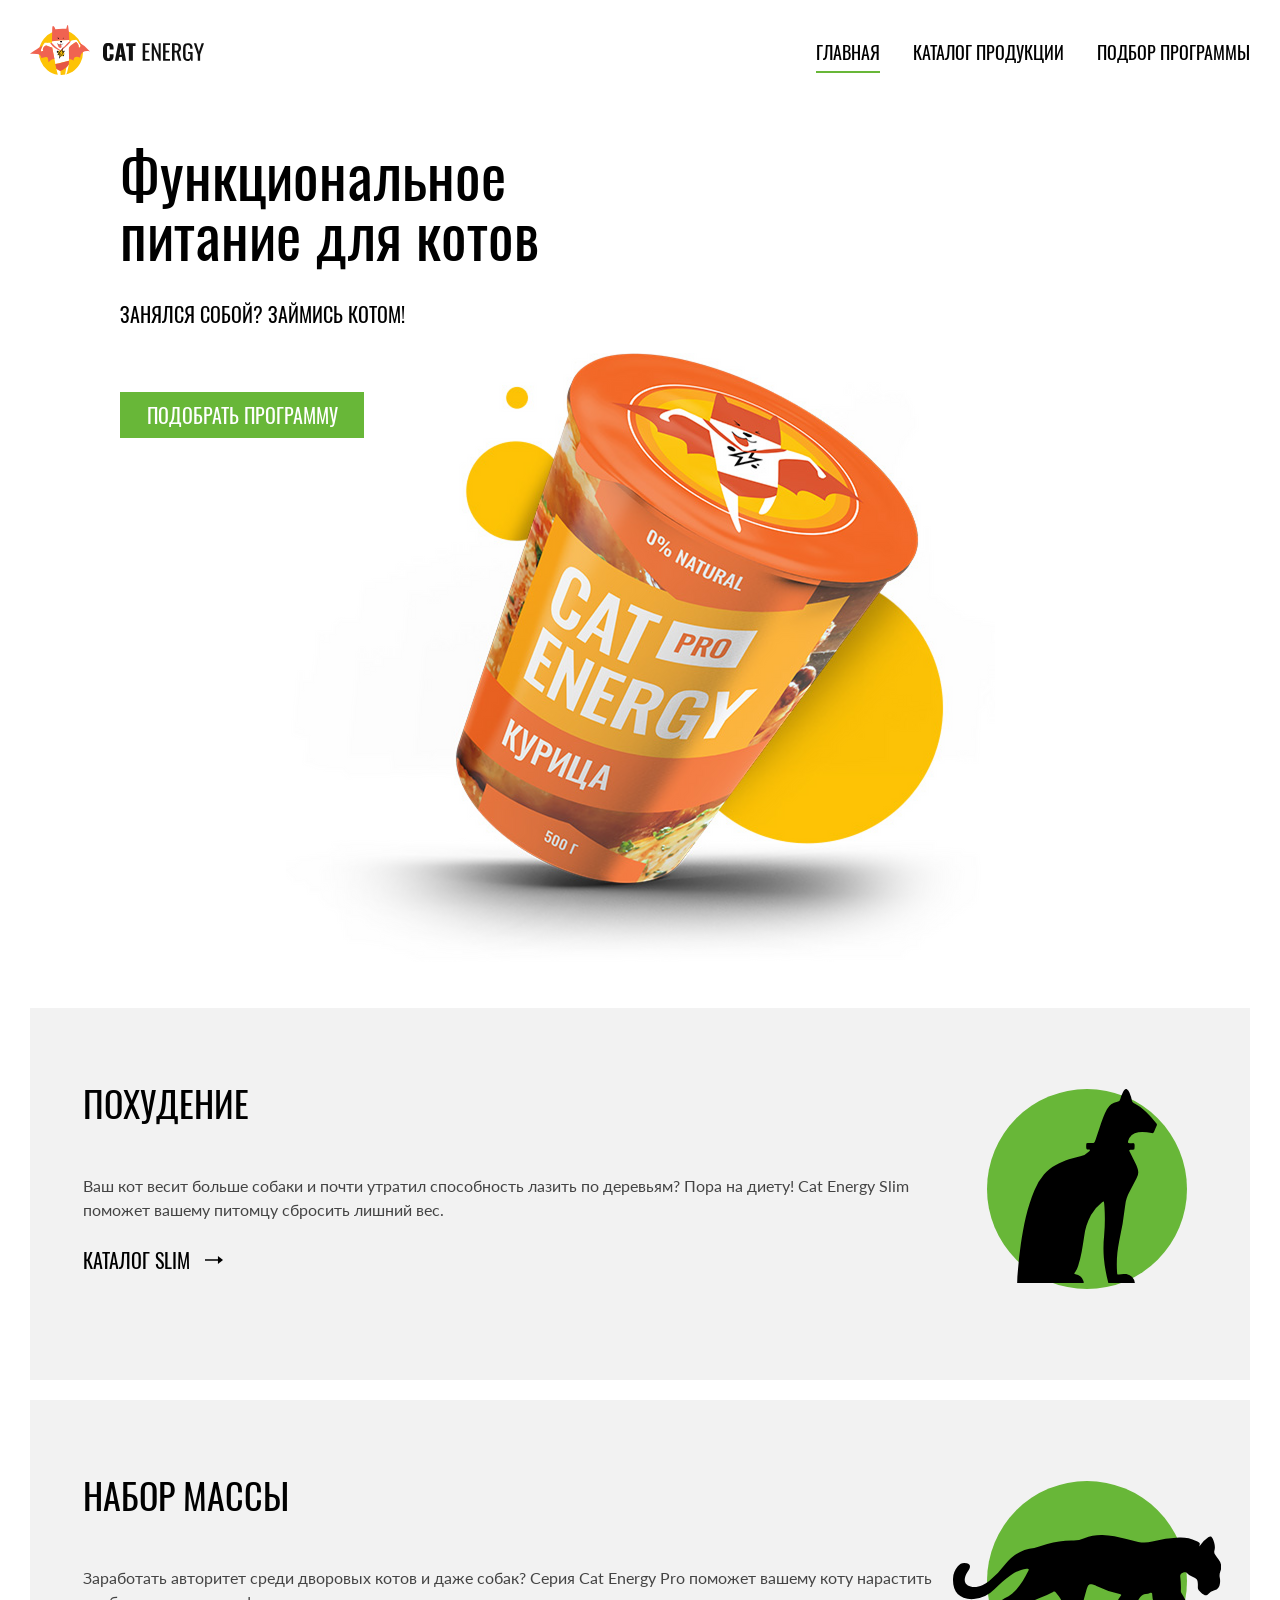
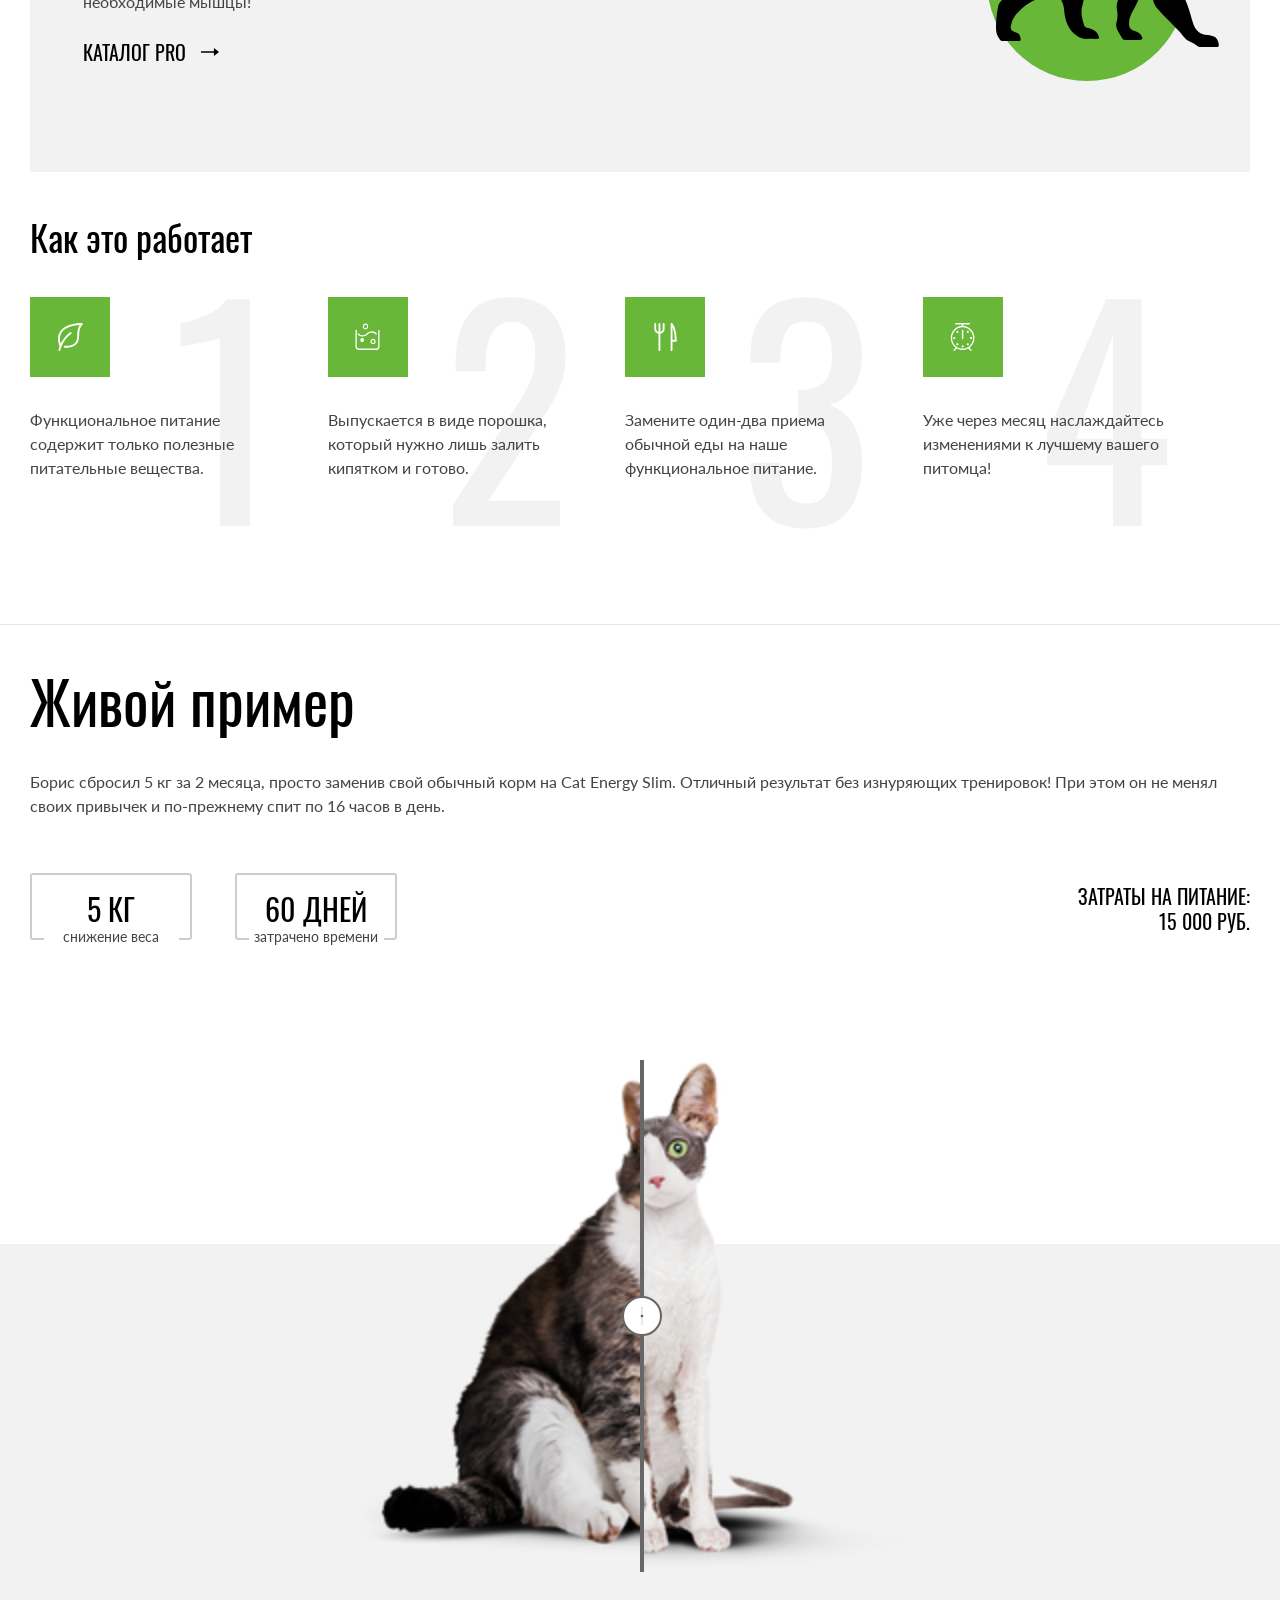
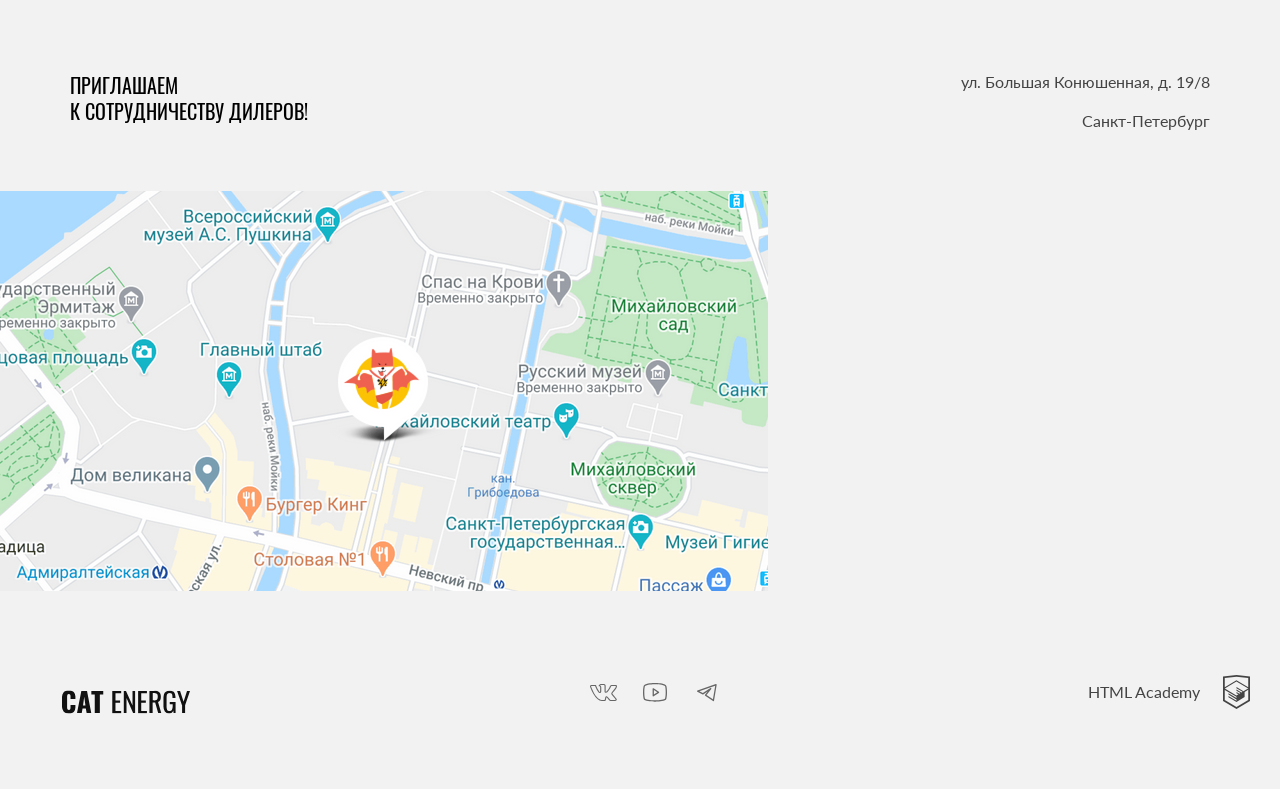
==== commit 10cfe921: "Deploying to gh-pages from @ atmosferazima/2488315-cat-energy-31@b7996c25ebe8b8461789f60a185980ffd5b" ====
--- a/index.html
+++ b/index.html
@@ -1 +1 @@
-<!DOCTYPE html><html class="page" lang="ru"><head><meta charset="UTF-8"><title>Название проекта</title><meta name="viewport" content="width=device-width,initial-scale=1"><link rel="stylesheet" href="styles/styles.css"><link rel="icon" href="favicon.ico"><!-- 32×32 --><link rel="icon" href="favicons/icon.svg" type="image/svg+xml"><link rel="apple-touch-icon" href="favicons/apple.png"><!-- 180×180 --><link rel="manifest" href="manifest.webmanifest"><script src="scripts/index.js" defer="defer"></script></head><body class="page__body page__body--desk"><header class="header"><div class="header__wrapper"><a class="header__logo logo" href="#"><picture><source width="70" height="59" type="image/svg+xml" media="(min-width: 1440px)" srcset="images/logo-image-desktop.svg"><source width="60" height="50" type="image/svg+xml" media="(min-width: 768px)" srcset="images/logo-image-tablet.svg"><img class="logo__image" src="images/logo-image-mobile.svg" width="33" height="38" alt="Логотип Кэт Энерджи"></picture><img class="logo__text" src="images/logo-text-mobile.svg" width="101" height="18" alt="Название Кэт Энерджи"> </a><button class="header__toggle" type="button"><span class="visually-hidden">Открыть меню</span></button><nav class="header__nav nav"><ul class="nav__list"><li class="nav__item"><a class="nav__link nav__link--current" href="#">Главная</a></li><li class="nav__item"><a class="nav__link" href="catalog.html">Каталог продукции</a></li><li class="nav__item"><a class="nav__link" href="#">Подбор программы</a></li></ul></nav></div></header><main class="main-container"><section class="hero"><h1 class="hero__title">Функциональное<br>питание для котов</h1><span class="hero__text">Занялся собой? Займись котом!</span><picture><source width="552" height="499" type="image/png" media="(min-width: 1440px)" srcset="images/index-product-desktop@1x.png, images/index-product-desktop@2x.png 2x"><source width="709" height="609" type="image/png" media="(min-width: 768px)" srcset="images/index-product-tablet@1x.png, images/index-product-tablet@2x.png 2x"><img class="hero__image" src="images/index-product-mobile@1x.png" srcset="images/index-product-mobile@2x.png 2x" width="280" height="270" alt="Баночка продукта"></picture><a class="hero-button button" href="#">Подобрать программу</a></section><section class="offers"><ul class="offers__list"><li class="offers__item program program--slim"><h2 class="program__title">Похудение</h2><p class="program__text">Ваш кот весит больше собаки и почти утратил способность лазить по деревьям? Пора на диету! Cat Energy Slim поможет вашему питомцу сбросить лишний вес.</p><a class="program__catalog" href="#">Каталог Slim</a></li><li class="offers__item program program--pro"><h2 class="program__title">Набор массы</h2><p class="program__text">Заработать авторитет среди дворовых котов и даже собак? Серия Cat Energy Pro поможет вашему коту нарастить необходимые мышцы!</p><a class="program__catalog" href="#">Каталог Pro</a></li></ul></section><section class="advantages"><h2 class="advantages__title">Как это работает</h2><ol class="advantages__list"><li class="advantages__item advantages__item--profit">Функциональное питание содержит только полезные питательные вещества.</li><li class="advantages__item advantages__item--powder">Выпускается в виде порошка, который нужно лишь залить кипятком и готово.</li><li class="advantages__item advantages__item--food">Замените один-два приема обычной еды на наше функциональное питание.</li><li class="advantages__item advantages__item--time">Уже через месяц наслаждайтесь изменениями к лучшему вашего питомца!</li></ol></section><section class="example"><div class="example__grid"><h2 class="example__title">Живой пример</h2><p class="example__text">Борис сбросил 5 кг за 2 месяца, просто заменив свой обычный корм на Cat Energy Slim. Отличный результат без изнуряющих тренировок! При этом он не менял своих привычек и по-прежнему спит по 16 часов в день.</p><div class="example__flex"><dl class="example__list result"><div class="result__item"><dt class="result__key">5 Кг</dt><dd class="result__value">снижение веса</dd></div><div class="result__item"><dt class="result__key">60 дней</dt><dd class="result__value">затрачено времени</dd></div></dl><dl class="price"><dt class="price__key">Затраты на питание:</dt><dd class="price__value">15 000 руб.</dd></dl></div></div><div class="example__compare compare"><picture><source width="560" height="512" type="image/png" media="(min-width: 768px)" srcset="images/cat-before-tablet@1x.png, images/cat-before-tablet@2x.png 2x"><img class="compare__image compare__image--fat" src="images/cat-before-mobile@1x.png" srcset="images/cat-before-mobile@2x.png 2x" width="280" height="256" alt="Котик упитанный"></picture><span class="compare__button"><span class="visually-hidden">Посмотреть все</span></span><picture><source width="560" height="512" type="image/png" media="(min-width: 768px)" srcset="images/cat-after-tablet@1x.png, images/cat-after-tablet@2x.png 2x"><img class="compare__image compare__image--slim" src="images/cat-after-mobile@1x.png" srcset="images/cat-after-mobile@2x.png 2x" width="280" height="256" alt="Котик стройный"></picture></div></section><div class="adress adress-wrapper"><section class="adress__inner"><h2 class="adress__partnership">Приглашаем<br>к сотрудничеству дилеров!</h2><p class="adress__text"><span>ул. Большая Конюшенная, д. 19/8</span> <span class="adress__city">Санкт-Петербург</span></p></section><div class="map"><picture><source width="1440" height="400" type="image/png" media="(min-width: 1440px)" srcset="images/location-desktop@1x.png, images/location-desktop@2x.png 2x"><source width="768" height="400" type="image/png" media="(min-width: 768px)" srcset="images/location-tablet@1x.png, images/location-tablet@2x.png 2x"><img class="map__image" src="images/location-mobile@1x.png" srcset="images/location-mobile@2x.png 2x" width="320" height="362" alt="Месторасположение на карте"></picture></div></div></main><footer class="footer"><a class="footer__logo logo" href="#"><img class="logo__text" src="images/logo-text-mobile.svg" width="128" height="24" alt="Логотип Компании"></a><ul class="footer__socials socials"><li class="socials__item"><a class="socials__link socials__link--vk" href="https://vk.com/htmlacademy"><span class="visually-hidden">В Контакте</span></a></li><li class="socials__item"><a class="socials__link socials__link--utube" href="https://www.youtube.com/user/htmlacademyru"><span class="visually-hidden">Ютуб</span></a></li><li class="socials__item"><a class="socials__link socials__link--telegram" href="https://t.me/htmlacademy"><span class="visually-hidden">Телеграм</span></a></li></ul><a class="footer__academy footer__academy--link academylogo" href="https://htmlacademy.ru/intensive/adaptive" target="_blank" rel="noreferrer noopener" aria-label="Сайт HTML Academy">HTML Academy <span class="visually-hidden">Логотип разработчика сайта</span></a></footer></body></html>+<!DOCTYPE html><html class="page" lang="ru"><head><meta charset="UTF-8"><title>Название проекта</title><meta name="viewport" content="width=device-width,initial-scale=1"><link rel="stylesheet" href="styles/styles.css"><link rel="icon" href="favicon.ico"><!-- 32×32 --><link rel="icon" href="favicons/icon.svg" type="image/svg+xml"><link rel="apple-touch-icon" href="favicons/apple.png"><!-- 180×180 --><link rel="manifest" href="manifest.webmanifest"><script src="scripts/index.js" defer="defer"></script></head><body class="page__body page__body--desk"><header class="header"><div class="header__wrapper"><a class="header__logo logo" href="#"><picture><source width="70" height="59" type="image/svg+xml" media="(min-width: 1440px)" srcset="images/logo-image-desktop.svg"><source width="60" height="50" type="image/svg+xml" media="(min-width: 768px)" srcset="images/logo-image-tablet.svg"><img class="logo__image" src="images/logo-image-mobile.svg" width="33" height="38" alt="Логотип Кэт Энерджи"></picture><img class="logo__text" src="images/logo-text-mobile.svg" width="101" height="18" alt="Название Кэт Энерджи"> </a><button class="header__toggle" type="button"><span class="visually-hidden">Открыть меню</span></button><nav class="header__nav nav"><ul class="nav__list"><li class="nav__item"><a class="nav__link nav__link--current" href="#">Главная</a></li><li class="nav__item"><a class="nav__link" href="catalog.html">Каталог продукции</a></li><li class="nav__item"><a class="nav__link" href="#">Подбор программы</a></li></ul></nav></div></header><main class="main-container"><section class="hero"><h1 class="hero__title">Функциональное<br>питание для котов</h1><span class="hero__text">Занялся собой? Займись котом!</span><picture><source width="552" height="499" type="image/png" media="(min-width: 1440px)" srcset="images/index-product-desktop@1x.png, images/index-product-desktop@2x.png 2x"><source width="709" height="609" type="image/png" media="(min-width: 768px)" srcset="images/index-product-tablet@1x.png, images/index-product-tablet@2x.png 2x"><img class="hero__image" src="images/index-product-mobile@1x.png" srcset="images/index-product-mobile@2x.png 2x" width="280" height="270" alt="Баночка продукта"></picture><a class="hero-button button" href="#">Подобрать программу</a></section><section class="offers"><ul class="offers__list"><li class="offers__item program program--slim"><h2 class="program__title">Похудение</h2><p class="program__text">Ваш кот весит больше собаки и почти утратил способность лазить по деревьям? Пора на диету! Cat Energy Slim поможет вашему питомцу сбросить лишний вес.</p><a class="program__catalog" href="#">Каталог Slim</a></li><li class="offers__item program program--pro"><h2 class="program__title">Набор массы</h2><p class="program__text">Заработать авторитет среди дворовых котов и даже собак? Серия Cat Energy Pro поможет вашему коту нарастить необходимые мышцы!</p><a class="program__catalog" href="#">Каталог Pro</a></li></ul></section><section class="advantages"><h2 class="advantages__title">Как это работает</h2><ol class="advantages__list"><li class="advantages__item advantages__item--profit">Функциональное питание содержит только полезные питательные вещества.</li><li class="advantages__item advantages__item--powder">Выпускается в виде порошка, который нужно лишь залить кипятком и готово.</li><li class="advantages__item advantages__item--food">Замените один-два приема обычной еды на наше функциональное питание.</li><li class="advantages__item advantages__item--time">Уже через месяц наслаждайтесь изменениями к лучшему вашего питомца!</li></ol></section><section class="example"><div class="example__grid"><h2 class="example__title">Живой пример</h2><p class="example__text">Борис сбросил 5 кг за 2 месяца, просто заменив свой обычный корм на Cat Energy Slim. Отличный результат без изнуряющих тренировок! При этом он не менял своих привычек и по-прежнему спит по 16 часов в день.</p><div class="example__flex"><dl class="example__list result"><div class="result__item"><dt class="result__key">5 Кг</dt><dd class="result__value">снижение веса</dd></div><div class="result__item"><dt class="result__key">60 дней</dt><dd class="result__value">затрачено времени</dd></div></dl><dl class="price"><dt class="price__key">Затраты на питание:</dt><dd class="price__value">15 000 руб.</dd></dl></div></div><div class="example__compare compare"><picture><source width="560" height="512" type="image/png" media="(min-width: 768px)" srcset="images/cat-before-tablet@1x.png, images/cat-before-tablet@2x.png 2x"><img class="compare__image compare__image--fat" src="images/cat-before-mobile@1x.png" srcset="images/cat-before-mobile@2x.png 2x" width="280" height="256" alt="Котик упитанный"></picture><span class="compare__button"><span class="visually-hidden">Посмотреть все</span></span><picture><source width="560" height="512" type="image/png" media="(min-width: 768px)" srcset="images/cat-after-tablet@1x.png, images/cat-after-tablet@2x.png 2x"><img class="compare__image compare__image--slim" src="images/cat-after-mobile@1x.png" srcset="images/cat-after-mobile@2x.png 2x" width="280" height="256" alt="Котик стройный"></picture></div></section><div class="adress adress-wrapper"><section class="adress__inner"><h2 class="adress__partnership">Приглашаем<br>к сотрудничеству дилеров!</h2><p class="adress__text"><span>ул. Большая Конюшенная, д. 19/8</span> <span class="adress__city">Санкт-Петербург</span></p></section><div class="adress__image"><picture><source width="1440" height="400" type="image/png" media="(min-width: 1440px)" srcset="images/location-desktop@1x.png, images/location-desktop@2x.png 2x"><source width="768" height="400" type="image/png" media="(min-width: 768px)" srcset="images/location-tablet@1x.png, images/location-tablet@2x.png 2x"><img class="map" src="images/location-mobile@1x.png" srcset="images/location-mobile@2x.png 2x" width="320" height="362" alt="Месторасположение на карте"></picture></div></div></main><footer class="footer"><a class="footer__logo logo" href="#"><img class="logo__text" src="images/logo-text-mobile.svg" width="128" height="24" alt="Логотип Компании"></a><ul class="footer__socials socials"><li class="socials__item"><a class="socials__link socials__link--vk" href="https://vk.com/htmlacademy"><span class="visually-hidden">В Контакте</span></a></li><li class="socials__item"><a class="socials__link socials__link--utube" href="https://www.youtube.com/user/htmlacademyru"><span class="visually-hidden">Ютуб</span></a></li><li class="socials__item"><a class="socials__link socials__link--telegram" href="https://t.me/htmlacademy"><span class="visually-hidden">Телеграм</span></a></li></ul><a class="footer__academy footer__academy--link academylogo" href="https://htmlacademy.ru/intensive/adaptive" target="_blank" rel="noreferrer noopener" aria-label="Сайт HTML Academy">HTML Academy <span class="visually-hidden">Логотип разработчика сайта</span></a></footer></body></html>
--- a/styles/styles.css
+++ b/styles/styles.css
@@ -1 +1 @@
-@font-face{font-family:Lato;font-weight:400;font-style:normal;src:url(../fonts/lato/Lato-Regular.woff2)format("woff2"),url(../fonts/lato/Lato-Regular.woff)format("woff");font-display:swap}@font-face{font-family:Oswald;font-weight:400;font-style:normal;src:url(../fonts/oswald/oswaldregular.woff2)format("woff2"),url(../fonts/oswald/oswaldregular.woff)format("woff");font-display:swap}*,:after,:before{box-sizing:border-box}body{margin:0}.page{width:100%}@media (width>=1440px){.page__body--desk:before{content:"";z-index:-1;background-image:-webkit-linear-gradient(90deg,#fff 50%,#68b738d9 50%),-webkit-image-set(url(../images/index-background2-desktop@2x.webp) 2x type("image/webp"),url(../images/index-background2-desktop@1x.webp) 1x type("image/webp"),url(../images/index-background2-desktop@1x.jpg) 1x type("image/jpg"),url(../images/index-background2-desktop@2x.jpg) 2x type("image/jpg")),-webkit-linear-gradient(90deg,#fff 50%,#403e41 50vw);background-image:linear-gradient(90deg,#fff 50%,#68b738d9 50%),image-set("../images/index-background2-desktop@2x.webp" 2x type("image/webp"),"../images/index-background2-desktop@1x.webp" 1x type("image/webp"),"../images/index-background2-desktop@1x.jpg" 1x type("image/jpg"),"../images/index-background2-desktop@2x.jpg" 2x type("image/jpg")),linear-gradient(90deg,#fff 50%,#403e41 50vw);background-position:50%,50vw;background-repeat:no-repeat;background-size:cover,contain;width:100%;min-height:694px;display:block;position:absolute}}.header__wrapper{flex-wrap:wrap;align-items:center;padding:14px 20px;display:flex}@media (width<=768px){.header__toggle{cursor:pointer;background-color:#fff;background-image:url(../icons/stack.svg#burger);background-repeat:no-repeat;background-size:24px 24px;border:none;width:24px;height:24px;position:absolute;top:22px;right:21px}.header__toggle:hover,.header__toggle:focus{opacity:.6}.header__toggle:active{opacity:.4}}@media (width>=768px){.header__wrapper{justify-content:space-between;padding:25px 30px 65px}.header__toggle{display:none}}@media (width>=1440px){.header__wrapper{padding:55px 110px 74px;position:relative}}.logo{cursor:pointer;flex-wrap:wrap;align-items:center;gap:56px;text-decoration:none;display:flex}.logo:hover,.logo:focus{opacity:.6}.logo:active{opacity:.4}@media (width>=768px){.logo{align-self:flex-start;gap:13px}.logo:hover,.logo:focus{opacity:.6}.logo:active{opacity:.4}}@media (width>=1440px){.logo__text{width:128px;height:24px}}.nav__list{flex-flow:column wrap;align-items:center;min-width:280px;margin:0;padding:0;list-style-type:none;display:none}@media (width<=768px){.nav__item{padding-top:20px;padding-bottom:24px}.nav__link{color:#000;text-transform:uppercase;cursor:pointer;padding:0;font-family:Oswald,Arial,sans-serif;font-size:18px;line-height:24px;text-decoration:none;list-style-type:none}.nav__link:hover,.nav__link:focus{color:#3e3e3e}.nav__link:active{color:#6b6b6b}}@media (width>=768px){.nav__list{flex-flow:wrap;justify-content:flex-end;gap:33px;width:60vw;display:flex}.nav__link{color:#000;text-transform:uppercase;font-family:Oswald,Arial,sans-serif;font-size:18px;font-style:normal;font-weight:400;line-height:24px;text-decoration:none;list-style-type:none}.nav__link:hover:not(.nav__link--current),.nav__link:focus:not(.nav__link--current){opacity:.4}.nav__link:active:not(.nav__link--current){opacity:.2}}.nav__link--current{position:relative}.nav__link--current:after{content:"";background-color:#68b738;width:100%;height:2px;position:absolute;bottom:-8px;left:0}@media (width>=1440px){.nav__list{width:50vw}.nav__link{color:#fff;font-size:20px;line-height:30px}.nav__link--current:after{background-color:#fff}}.hero{background-image:-webkit-linear-gradient(#68b738d9 302px,#fff 302px),-webkit-image-set(url(../images/index-background-mobile@1x.jpg) 1x type("image/jpg"),url(../images/index-background-mobile@2x.jpg) 2x type("image/jpg")),-webkit-linear-gradient(90deg,#4e4e53,#434247 50%);background-image:linear-gradient(#68b738d9 302px,#fff 302px),image-set("../images/index-background-mobile@1x.jpg" 1x type("image/jpg"),"../images/index-background-mobile@2x.jpg" 2x type("image/jpg")),linear-gradient(90deg,#4e4e53,#434247 50%);background-position:50% 0,50% 0;background-repeat:no-repeat;background-size:cover,auto 302px;background-color:linear-gradient(#68b738d9 302px,#fff 302px);text-align:center}@media (width>=768px){.hero{text-align:left;background-image:none;position:relative}}.hero__title{color:#fff;margin:0;padding:26px 0;font-family:Oswald,Arial,sans-serif;font-size:36px;font-style:normal;font-weight:400;line-height:36px}@media (width>=768px){.hero__title{color:#000;padding:0 0 40px 120px;font-size:60px;line-height:60px}}.hero__text{color:#fff;text-transform:uppercase;margin-bottom:29px;font-family:Oswald,Arial,sans-serif;font-size:14px;font-style:normal;font-weight:400;line-height:14px;display:block}.hero-button{margin:0 20px;padding:10px 63px}.hero__image{margin:0 auto;display:block}@media (width>=768px){.hero__text{color:#000;padding-left:120px;font-size:20px;line-height:20px}.hero-button{content:"";max-width:244px;margin:0;padding:14px 26px;transform:translate(120px,-570px)}}@media (width>=1440px){.hero{max-height:550px}.hero__title{width:40vw;padding:110px 0 40px 190px}.hero__text{width:40vw;margin:0;padding:0 0 52px 190px}.hero__image{transform:translate(57px,-345px)}.hero-button{transform:translate(190px,-486px)}}.button{color:#fff;text-transform:uppercase;text-align:center;cursor:pointer;background-color:#68b738;border:none;font-family:Oswald,Arial,sans-serif;font-size:16px;font-style:normal;font-weight:400;line-height:20px;text-decoration:none;display:block}.button:hover,.button:focus{background-color:#5eaa2f}.button:active{color:#ffffff4d;background-color:#5eaa2f}@media (width>=768px){.button{font-size:20px;line-height:26px}}.offers{padding:20px}.offers__item{background-color:#f2f2f2;margin-bottom:20px;padding-top:30px;padding-bottom:20px}@media (width>=768px){.offers{padding:0 30px}}.offers__list{margin:0;padding:0;list-style-type:none}@media (width>=1440px){.offers{padding:82px 110px 71px}.offers__list{flex-wrap:wrap;gap:60px;display:flex}.offers__item{width:580px}}.program{min-width:80px;position:relative}.program:before{content:"";background-color:#68b738;border-radius:50%;width:50px;height:50px;display:block;position:absolute;top:24px;left:20px}.program__title{color:#000;text-transform:uppercase;margin:0;padding:0 15px 0 90px;font-family:Oswald,Arial,sans-serif;font-size:24px;font-style:normal;font-weight:400;line-height:37px}.program--slim:after{content:"";background-image:url(../icons/stack.svg#icon-cat-sitting);background-position:0;background-repeat:no-repeat;background-size:50px 53px;width:50px;height:53px;display:block;position:absolute;top:21px;left:23px}.program--pro:after{content:"";background-image:url(../icons/stack.svg#cat-pro);background-position:0;background-repeat:no-repeat;background-size:67px 28px;width:67px;height:28px;display:block;position:absolute;top:35px;left:13px}.program__text{color:#444;margin:0;padding:29px 33px 23px 20px;font-family:Lato,Arial,sans-serif;font-size:14px;font-style:normal;font-weight:400;line-height:18px}.program__catalog{color:#000;text-transform:uppercase;border-top:1px solid #d9d9d9;align-items:center;gap:15px;margin:0 20px;padding:15px 16px 18px 20px;font-family:Oswald,Arial,sans-serif;font-size:16px;font-style:normal;font-weight:400;line-height:16px;text-decoration:none;display:flex}.program__catalog:after{content:"";background-color:#000;width:32px;height:12px;display:block;-webkit-mask-image:url(../icons/stack.svg#icon-arrow);mask-image:url(../icons/stack.svg#icon-arrow);-webkit-mask-position:0;mask-position:0;-webkit-mask-size:24px 12px;mask-size:24px 12px;-webkit-mask-repeat:no-repeat;mask-repeat:no-repeat}.program__catalog:hover:after{transform-origin:0;transform:scaleX(1.33)}.program__catalog:active{opacity:.3}.program__catalog:active:after{transform-origin:0;transform:scaleX(1.33)}@media (width>=768px){.program{min-height:372px;padding:0 280px 0 53px}.program:before{content:"";background-color:#68b738;border-radius:50%;width:200px;height:200px;display:block;position:absolute;top:81px;left:auto;right:63px}.program__title{padding:77px 0 24px;font-size:36px;line-height:36px}.program__text{padding-left:0;font-size:16px;line-height:24px}.program--slim:after{content:"";background-image:url(../icons/stack.svg#icon-cat-sitting);background-position:100%;background-repeat:no-repeat;background-size:140px 194px;width:140px;height:194px;display:block;position:absolute;top:81px;left:auto;right:93px}.program--pro:after{content:"";background-image:url(../icons/stack.svg#cat-pro);background-repeat:no-repeat;background-size:268px 200px;width:268px;height:200px;display:block;position:absolute;top:91px;left:auto;right:29px}.program__catalog{border:none;padding:10px 0 0;font-size:20px;line-height:30px}}@media (width>=1440px){.program{padding:0}.program__title{padding:77px 0 73px 214px}.program:before{width:100px;height:100px;top:47px;left:52px}.program--slim:after{background-size:70px 97px;width:70px;height:97px;top:41px;left:67px}.program--pro:after{background-size:134px 100px;width:134px;height:100px;top:47px;left:33px}.program__text{padding:0 20px 23px 52px}.program__catalog{margin:0;padding-left:52px}}.advantages{padding:0 20px 49px}.advantages__list{color:#444;margin:0;padding:0;font-family:Lato,Arial,sans-serif;font-size:14px;font-style:normal;font-weight:400;line-height:18px;list-style-type:none}.advantages__title{color:#000;margin:0;padding-bottom:40px;font-family:Oswald,Arial,sans-serif;font-size:36px;font-style:normal;font-weight:400;line-height:40px}.advantages__item{gap:20px;padding-bottom:20px;display:flex}.advantages__item:before{content:"";background-color:#68b738;min-width:60px;height:60px;display:block}.advantages__item--profit:before{background-image:url(../icons/stack.svg#icon-leaf);background-position:50%;background-repeat:no-repeat;background-size:25px 28px}.advantages__item--powder:before{background-image:url(../icons/stack.svg#icon-powder);background-position:50%;background-repeat:no-repeat;background-size:25px 28px}.advantages__item--food:before{background-image:url(../icons/stack.svg#icon-fork);background-position:50%;background-repeat:no-repeat;background-size:25px 28px}.advantages__item--time:before{background-image:url(../icons/stack.svg#icon-clock);background-position:50%;background-repeat:no-repeat;background-size:25px 28px}@media (width>=768px){.advantages{counter-reset:number;padding:25px 109px 47px 30px}.advantages__item{flex-flow:column wrap;gap:31px;width:248px;height:280px;padding-bottom:37px;display:flex;position:relative}.advantages__item:before{content:"";background-color:#68b738;width:80px;height:80px;display:block}.advantages__item:after{color:#f2f2f2;content:counter(number);counter-increment:number;z-index:-1;font-family:Oswald,Arial,sans-serif;font-size:280px;font-style:normal;font-weight:400;line-height:280px;display:block;position:absolute;top:-37px;right:0}.advantages__list{counter-reset:number;flex-wrap:wrap;justify-content:space-between;font-size:16px;line-height:24px;display:flex}}@media (width>=1440px){.advantages{padding-left:110px}.advantages__title{font-size:60px;line-height:60px}.advantages__list{justify-content:flex-start;gap:76px}}.example{background-color:#f2f2f2;padding:25px 20px 40px}.example__title{color:#000;margin:0;padding-bottom:20px;font-family:Oswald,Arial,sans-serif;font-size:36px;font-style:normal;font-weight:400;line-height:40px}.example__text{color:#444;margin:0;padding-bottom:20px;font-family:Lato,Arial,sans-serif;font-size:14px;font-style:normal;font-weight:400;line-height:18px}.example__list{flex-wrap:wrap;justify-content:center;gap:32px;margin:0;display:flex}@media (width>=768px){.example{background-image:linear-gradient(#fff 619px,#f2f2f2 468px);border-top:1px solid #e6e6e6;padding:45px 30px 40px}.example__title{padding-bottom:40px;font-size:60px;line-height:60px}.example__text{padding:0;font-size:16px;line-height:24px}.example__flex{flex-wrap:wrap;padding:55px 0 116px;display:flex}.example__list{gap:43px}}@media (width>=1440px){.example{background-image:linear-gradient(#fff 160px,#f2f2f2 68px);border:none;grid-template-columns:50% 50%;padding:0;display:grid}.example__title{padding:12px 0 146px 110px}.example__text{padding:0 150px 69px 110px}.example__flex{flex-direction:column;justify-content:flex-start;width:436px;padding:0}.example__list{min-width:500px;padding-left:90px}}.result__item{text-align:center;min-width:124px;min-height:70px;position:relative}.result__key{color:#000;text-transform:uppercase;border:2px solid #cdcdcd;border-radius:3px;padding:14px 10px 17px;font-family:Oswald,Arial,sans-serif;font-size:24px;font-style:normal;font-weight:400;line-height:24px}.result__value{color:#444;text-align:center;background-color:#f2f2f2;max-width:80px;margin:-10px auto 0;padding:0 12px;font-family:Lato,Arial,sans-serif;font-size:12px;font-style:normal;font-weight:400;line-height:12px}@media (width>=768px){.result__item{width:162px}.result__key{color:#000;text-transform:uppercase;border:2px solid #cdcdcd;border-radius:3px;padding:15px 10px 11px;font-family:Oswald,Arial,sans-serif;font-size:30px;font-style:normal;font-weight:400;line-height:37px}.result__value{color:#444;text-align:center;background-color:#fff;max-width:135px;margin:-10px auto 0;padding:0 5px;font-family:Lato,Arial,sans-serif;font-size:14px;font-style:normal;font-weight:400;line-height:14px}}@media (width>=1440px){.result__value{background-color:#f2f2f2}}.price{color:#000;text-transform:uppercase;flex-wrap:wrap;justify-content:center;gap:5px;margin:0;padding:20px 46px;font-family:Oswald,Arial,sans-serif;font-size:14px;font-style:normal;font-weight:400;line-height:20px;display:flex}.price__value{margin:0}@media (width>=768px){.price{flex-direction:column;align-self:center;margin-left:auto;padding:0;font-size:20px;line-height:20px}.price__value{margin-left:auto}}@media (width>=1440px){.price{flex-direction:row;align-self:baseline;gap:63px;margin:0;padding:55px 0 75px 110px}}.compare{grid-template-columns:140px auto 140px;width:280px;height:256px;margin:0 auto;display:grid}.compare__image{object-fit:cover;width:100%;height:100%;display:block}.compare__button:before{content:"";-webkit-mask-image:"../../icons/stack.svg#slider";mask-image:"../../icons/stack.svg#slider";width:4px;height:100px;display:block;-webkit-mask-size:auto;mask-size:auto;-webkit-mask-repeat:no-repeat;mask-repeat:no-repeat}.compare__image--fat{object-position:left}.compare__image--slim{object-position:right}@media (width>=768px){.compare{grid-template-columns:280px auto 280px;width:560px;height:512px;margin:0 auto;display:grid}}.adress__inner{background-color:#f2f2f2;flex-wrap:wrap;margin:0;padding:26px 20px;display:flex}.adress__partnership{color:#000;text-transform:uppercase;word-break:break-word;width:50%;font-family:Oswald,Arial,sans-serif;font-size:14px;font-style:normal;font-weight:400;line-height:20px}.adress__text{color:#444;text-align:end;width:50%;font-family:Lato,Arial,sans-serif;font-size:14px;font-style:normal;font-weight:400;line-height:20px}@media (width>=768px){.adress__inner{justify-content:space-between;padding:60px 70px}.adress__partnership{width:25%;margin:0;font-size:20px;line-height:26px}.adress__text{text-align:right;flex-direction:column;gap:19px;width:25%;margin:0;font-size:16px;display:flex}}@media (width>=1440px){.adress__inner{z-index:2;background-color:#fff;grid-area:2/2/auto/3;width:565px;padding:60px 80px;top:95px;left:110px}.adress__partnership{width:45%}.adress__text{justify-content:flex-start;width:158px}}.footer{background-color:#f2f2f2}.footer__logo{color:#000;text-transform:uppercase;justify-content:center;gap:20px;padding:40px 96px 20px;font-family:Oswald,Arial,sans-serif;font-size:18px;line-height:24px;text-decoration:none;list-style-type:none}.footer__socials{margin:0 20px}.footer__academy{color:#444;text-transform:uppercase;text-transform:none;flex-wrap:wrap;justify-content:space-between;align-items:center;max-width:450px;margin:0 auto;padding:20px 20px 40px;font-family:Lato,Arial,sans-serif;font-size:16px;font-style:normal;font-weight:400;line-height:20px;text-decoration:none;list-style-type:none;display:flex}.footer__academy--link:hover,.footer__academy--link:focus{color:#4449}.footer__academy--link:active{color:#4444444d}@media (width>=768px){.footer{flex-wrap:wrap;align-items:center;padding:55px 30px;display:flex}.footer__logo{padding:0 160px 0 0}.footer__academy{gap:23px;margin:0}.footer__academy--link{padding:0}.footer__socials{margin:0;padding:0}}@media (width>=1440px){.footer{justify-content:space-between;padding:66px 110px}}.socials{border-top:1px solid #d9d9d9;border-bottom:1px solid #d9d9d9;flex-wrap:wrap;justify-content:center;gap:24px;padding:20px 74px;text-decoration:none;list-style-type:none;display:flex}.socials__link{color:#000;text-transform:uppercase;cursor:pointer;font-family:Oswald,Arial,sans-serif;font-size:18px;line-height:24px;text-decoration:none;list-style-type:none}.socials__link:before{content:"";background-color:#666;min-width:28px;min-height:22px;display:block;-webkit-mask-position:50%;mask-position:50%;-webkit-mask-repeat:no-repeat;mask-repeat:no-repeat}.socials__link:hover:before,.socials__link:focus:before{background-color:#5eaa2f}.socials__link:active:before{background-color:#6a6a6a4d}.socials__link--vk:before{content:"";-webkit-mask-image:url(../icons/stack.svg#icon-vkontakte);mask-image:url(../icons/stack.svg#icon-vkontakte)}.socials__link--utube:before{content:"";display:block;-webkit-mask-image:url(../icons/stack.svg#icon-youtube);mask-image:url(../icons/stack.svg#icon-youtube)}.socials__link--telegram:before{content:"";display:block;-webkit-mask-image:url(../icons/stack.svg#icon-telegram);mask-image:url(../icons/stack.svg#icon-telegram)}@media (width>=768px){.socials{border:none;padding:0 120px 0 0}}@media (width>=1440px){.socials{border:none}}.card-list{margin:0;padding:0;list-style-type:none;display:grid}@media (width>=768px){.card-list{flex-wrap:wrap;gap:60px;padding:0 30px;display:flex}}@media (width>=1440px){.card-list{gap:63px 80px;padding:0 110px}}.product-details{color:#444;margin:0;font-family:Lato,Arial,sans-serif;font-size:12px;font-style:normal;font-weight:400;line-height:16px}.product-details__flex{flex-wrap:wrap;justify-content:space-between;display:flex}@media (width>=768px){.product-details__flex{border-bottom:1px solid #cdcdcd;width:250px;padding:5px 0;font-size:16px;line-height:20px}}@media (width>=1440px){.product-details__flex{width:169px}.product-details__key{max-width:80px}.product-details__value{max-width:60px}}.additionals{max-width:360px;margin:0 auto;padding:20px}.additionals__item{margin:0}.additionals__title{color:#000;background-color:#fff;width:-moz-fit-content;width:fit-content;max-width:85%;margin:0;padding:25px 0 36px;font-family:Oswald,Arial,sans-serif;font-size:24px;font-style:normal;font-weight:400;line-height:24px;position:relative;box-shadow:-40px 0 #fff,40px 0 #fff}.additionals__title:before{content:"";z-index:-1;background-color:#68b738;width:100vw;height:2px;display:block;position:absolute;top:45%;left:-50vw;box-shadow:100vw 0 #68b738}.additionals__list{margin:0;padding:0;list-style-type:none}.additionals__key{color:#222;text-transform:uppercase;border-top:1px solid #cdcdcd;margin:0;padding:13px 0;font-family:Oswald,Arial,sans-serif;font-size:16px;font-style:normal;font-weight:400;line-height:16px}.additionals__flex{justify-content:space-between;margin:0;padding-bottom:15px;display:flex}.additionals__value{color:#444;margin:0;font-family:Lato,Arial,sans-serif;font-size:14px;font-style:normal;font-weight:400;line-height:20px}.additionals__order{margin-bottom:19px;padding:10px 109px}.additionals__text{color:#fff;text-align:center;background-color:#68b738;background-image:-webkit-linear-gradient(#68b738d9 290px,#fff 290px),-webkit-image-set(url(../images/catalog-background-mobile@1x.jpg) 1x type("image/jpg"),url(../images/catalog-background-mobile@2x.jpg) 2x type("image/jpg"));background-image:linear-gradient(#68b738d9 290px,#fff 290px),image-set("../images/catalog-background-mobile@1x.jpg" 1x type("image/jpg"),"../images/catalog-background-mobile@2x.jpg" 2x type("image/jpg"));background-position:50% 0,50% 0;background-repeat:no-repeat;background-size:cover,auto 290px;min-height:290px;margin:0;padding-top:187px;font-family:Lato,Arial,sans-serif;font-size:16px;font-style:normal;font-weight:400;line-height:20px;position:relative}.additionals__text:before{content:"";background-image:url(../icons/stack.svg#icon-gift);background-repeat:no-repeat;width:78px;height:80px;display:block;position:absolute;top:59px;left:35%}.additionals__paragraf{border-top:1px solid #cdcdcd;padding:15px 0}@media (width>=768px){.additionals{max-width:100%;padding:20px 30px 70px}.additionals__container{max-width:800px;margin:0 auto}.additionals__title{margin-left:40px;padding:50px 0 80px;font-size:36px;line-height:36px}.additionals__item{border:1px solid #cdcdcd;grid-template-columns:1fr 1fr;padding:0 38px;display:grid}.additionals__flex{justify-content:flex-end;align-items:center;gap:49px;padding:0;font-size:16px;line-height:20px}.additionals__key{border:none;padding:25px 0;font-size:20px;line-height:20px}.additionals__order{grid-column:1/-1;margin-bottom:28px}.additionals__paragraf{padding:0}.additionals__text{background-color:#68b738d9;background-image:-webkit-linear-gradient(#68b738d9 290px,#fff 290px),-webkit-image-set(url(../images/catalog-background-tablet@1x.jpg) 1x type("image/jpg"),url(../images/catalog-background-tablet@2x.jpg) 2x type("image/jpg"));background-image:linear-gradient(#68b738d9 290px,#fff 290px),image-set("../images/catalog-background-tablet@1x.jpg" 1x type("image/jpg"),"../images/catalog-background-tablet@2x.jpg" 2x type("image/jpg"));background-size:contain;border:none;min-height:200px;padding-top:71px;padding-left:421px}.additionals__text:before{top:57px;left:70px}.additionals__list{padding-bottom:70px}}@media (width>=1440px){.additionals{padding:76px 110px 0}.additionals__container{flex-wrap:wrap;gap:80px;max-width:1500px;display:flex}.additionals__item{border-left:none;border-right:none;justify-content:flex-end;gap:40px;padding:0;display:flex}.additionals__key{margin-right:auto}.additionals__list{min-width:890px;margin:0}.additionals__flex{justify-content:space-between;width:285px}.additionals__value{font-size:16px}.additionals__order{align-self:center;margin:0;padding:10px 90px}.additionals__paragraf{width:245px}.additionals__text{background-color:#68b738d9;background-image:-webkit-linear-gradient(#68b738d9,#68b738d9),-webkit-image-set(url(../images/catalog-background-desktop@1x.jpg) 1x type("image/jpg"),url(../images/catalog-background-desktop@2x.jpg) 2x type("image/jpg")),-webkit-linear-gradient(#fff 50%,#403e41 50%);background-image:linear-gradient(#68b738d9,#68b738d9),image-set("../images/catalog-background-desktop@1x.jpg" 1x type("image/jpg"),"../images/catalog-background-desktop@2x.jpg" 2x type("image/jpg")),linear-gradient(#fff 50%,#403e41 50%);background-size:contain;min-height:288px;padding:185px 40px 40px}.additionals__text:before{top:57px}}.show-more{border-bottom:1px solid #ebebeb;padding-bottom:25px;text-decoration:none;position:relative}.show-more:before{content:"";background-image:url(../icons/stack.svg#plus);background-repeat:no-repeat;width:30px;height:30px;display:block;position:absolute;top:25px;left:45%}.show-more__item{text-decoration:none}.show-more__title{color:#111;text-transform:uppercase;word-break:break-word;text-align:center;margin:0;padding:78px 0 8px;font-family:Oswald,Arial,sans-serif;font-size:16px;font-style:normal;font-weight:400;line-height:20px;text-decoration:none}.show-more__text{color:#444;text-align:center;margin:0;padding-bottom:21px;font-family:Lato,Arial,sans-serif;font-size:12px;font-style:normal;font-weight:400;line-height:16px}.show-more__button--show{color:#444;background-color:#f2f2f2;margin:0 auto;padding:10px 95px}.show-more__button--show:hover{background-color:#ebebeb}.show-more__button--show:active{color:#444;background-color:#ebebeb}@media (width>=768px){.show-more{border:1px solid #f2f2f2;width:324px;margin-top:85px;padding-top:150px;font-size:20px;line-height:24px}.show-more__title{padding:0 93px;font-size:20px;line-height:24px}.show-more__text{padding:23px 70px 95px;font-size:16px;line-height:18px}.show-more__button--show{width:250px;padding:10px 60px}.show-more:before{width:60px;height:60px;top:50px;left:40%}}@media (width>=1440px){.show-more{width:245px}.show-more__title{padding:0 33px}.show-more__text{padding:23px 10px 95px}.show-more__button--show{width:169px;padding:10px 3px}}.catalog__title{color:#000;border-top:1px solid #ebebeb;border-bottom:1px solid #ebebeb;margin:0;padding:27px 20px 41px;font-family:Oswald,Arial,sans-serif;font-size:36px;font-style:normal;font-weight:400;line-height:36px}@media (width>=768px){.catalog__title{border:none;padding:0 30px 84px;font-size:60px;line-height:60px}}@media (width>=1440px){.catalog__title{padding-left:110px}}.visually-hidden{color:#000;clip:rect(0 0 0 0);border:0;width:1px;height:1px;margin:-1px;padding:0;font-family:Oswald,Arial,sans-serif;font-size:16px;font-style:normal;font-weight:400;line-height:16px;position:absolute;overflow:hidden}.card{border-bottom:1px solid #ebebeb;grid-template-columns:50% 50%;padding:20px 20px 25px;display:grid}.card__wrapper{margin-bottom:20px}.card__title{color:#000;text-transform:uppercase;word-break:break-word;width:80px;margin:0;padding-bottom:15px;font-family:Oswald,Arial,sans-serif;font-size:16px;font-style:normal;font-weight:400;line-height:20px}.card__link{text-decoration:none}.card__link:hover,.card__link:focus{opacity:.6}.card__link:active{opacity:.3}.card__order{grid-column:1/-1;margin:0 auto;padding:10px 109px}.card__order--show{color:#444;background-color:#f2f2f2;margin:0 auto 25px;padding:10px 95px}@media (width>=768px){.card{background-image:linear-gradient(#fff 16%,#f2f2f2 1px);flex-direction:column;align-items:center;width:324px;padding:0;display:flex}.card__order{width:250px;margin:17px 0 40px;padding:10px 94px}.card__title{text-align:center;width:130px;margin:0 auto;padding:22px 0 20px;font-size:20px;line-height:24px}}@media (width>=1440px){.card{width:245px}.card__order{width:169px;padding:10px 4px}}.academylogo:after{content:"";background-color:#444;width:27px;height:34px;display:block;-webkit-mask-image:url(../icons/stack.svg#logo-academy);mask-image:url(../icons/stack.svg#logo-academy)}.academylogo:hover:after{background-color:#68b738}.academylogo:active:after{background-color:#68b7384d}@media (width>=1440px){.nav-catalog{color:#000;position:relative}.nav-catalog:after{background-color:#68b738}}.adress-wrapper{background-color:#f2f2f2}@media (width>=768px){.adress-wrapper{background-color:#f2f2f2}}@media (width>=1440px){.adress-wrapper{background-color:#f2f2f2;grid-template-rows:96px 200px 106px;grid-template-columns:110px 565px 500px 110px;display:grid}}+@font-face{font-family:Lato;font-weight:400;font-style:normal;src:url(../fonts/lato/Lato-Regular.woff2)format("woff2"),url(../fonts/lato/Lato-Regular.woff)format("woff");font-display:swap}@font-face{font-family:Oswald;font-weight:400;font-style:normal;src:url(../fonts/oswald/oswaldregular.woff2)format("woff2"),url(../fonts/oswald/oswaldregular.woff)format("woff");font-display:swap}*,:after,:before{box-sizing:border-box}body{margin:0}.page{width:100%}@media (width>=1440px){.page__body--desk:before{content:"";z-index:-1;background-image:-webkit-linear-gradient(90deg,#fff 50%,#68b738d9 50%),-webkit-image-set(url(../images/index-background2-desktop@2x.webp) 2x type("image/webp"),url(../images/index-background2-desktop@1x.webp) 1x type("image/webp"),url(../images/index-background2-desktop@1x.jpg) 1x type("image/jpg"),url(../images/index-background2-desktop@2x.jpg) 2x type("image/jpg")),-webkit-linear-gradient(90deg,#fff 50%,#403e41 50vw);background-image:linear-gradient(90deg,#fff 50%,#68b738d9 50%),image-set("../images/index-background2-desktop@2x.webp" 2x type("image/webp"),"../images/index-background2-desktop@1x.webp" 1x type("image/webp"),"../images/index-background2-desktop@1x.jpg" 1x type("image/jpg"),"../images/index-background2-desktop@2x.jpg" 2x type("image/jpg")),linear-gradient(90deg,#fff 50%,#403e41 50vw);background-position:50%,50vw;background-repeat:no-repeat;background-size:cover,contain;width:100%;min-height:694px;display:block;position:absolute}}.header__wrapper{flex-wrap:wrap;align-items:center;padding:14px 20px;display:flex}@media (width<=768px){.header__toggle{cursor:pointer;background-color:#fff;background-image:url(../icons/stack.svg#burger);background-repeat:no-repeat;background-size:24px 24px;border:none;width:24px;height:24px;position:absolute;top:22px;right:21px}.header__toggle:hover,.header__toggle:focus{opacity:.6}.header__toggle:active{opacity:.4}}@media (width>=768px){.header__wrapper{justify-content:space-between;padding:25px 30px 65px}.header__toggle{display:none}}@media (width>=1440px){.header__wrapper{padding:55px 110px 74px;position:relative}}.logo{cursor:pointer;flex-wrap:wrap;align-items:center;gap:56px;text-decoration:none;display:flex}.logo:hover,.logo:focus{opacity:.6}.logo:active{opacity:.4}@media (width>=768px){.logo{align-self:flex-start;gap:13px}.logo:hover,.logo:focus{opacity:.6}.logo:active{opacity:.4}}@media (width>=1440px){.logo__text{width:128px;height:24px}}.nav__list{flex-flow:column wrap;align-items:center;min-width:280px;margin:0;padding:0;list-style-type:none;display:none}@media (width<=768px){.nav__item{padding-top:20px 20px 24px}.nav__link{color:#000;text-transform:uppercase;cursor:pointer;padding:0;font-family:Oswald,Arial,sans-serif;font-size:18px;line-height:24px;text-decoration:none;list-style-type:none}.nav__link:hover,.nav__link:focus{color:#3e3e3e}.nav__link:active{color:#6b6b6b}}@media (width>=768px){.nav__list{flex-flow:wrap;justify-content:flex-end;gap:10px 33px;width:60vw;display:flex}.nav__link{color:#000;text-transform:uppercase;font-family:Oswald,Arial,sans-serif;font-size:18px;font-style:normal;font-weight:400;line-height:24px;text-decoration:none;list-style-type:none}.nav__link:hover:not(.nav__link--current),.nav__link:focus:not(.nav__link--current){opacity:.4}.nav__link:active:not(.nav__link--current){opacity:.2}}.nav__link--current{position:relative}.nav__link--current:after{content:"";background-color:#68b738;width:100%;height:2px;position:absolute;bottom:-8px;left:0}@media (width>=1440px){.nav__list{width:40vw}.nav__link{color:#fff;font-size:20px;line-height:30px}.nav__link--current:after{background-color:#fff}}.hero{text-align:center;background-color:#68b738d9;background-image:-webkit-linear-gradient(#68b738d9 50%,#fff 50%),-webkit-image-set(url(../images/index-background-mobile@1x.jpg) 1x type("image/jpg"),url(../images/index-background-mobile@2x.jpg) 2x type("image/jpg")),-webkit-linear-gradient(#4e4e53,#434247 50%);background-image:linear-gradient(#68b738d9 50%,#fff 50%),image-set("../images/index-background-mobile@1x.jpg" 1x type("image/jpg"),"../images/index-background-mobile@2x.jpg" 2x type("image/jpg")),linear-gradient(#4e4e53,#434247 50%);background-position:50% 0,50% 0;background-repeat:no-repeat;background-size:cover,auto 302px}@media (width>=768px){.hero{text-align:left;background-color:#fff;background-image:none;position:relative}}.hero__title{color:#fff;margin:0;padding:26px 20px;font-family:Oswald,Arial,sans-serif;font-size:36px;font-style:normal;font-weight:400;line-height:36px}@media (width>=768px){.hero__title{color:#000;padding:0 0 40px 120px;font-size:60px;line-height:60px}}.hero__text{color:#fff;text-transform:uppercase;margin-bottom:29px;font-family:Oswald,Arial,sans-serif;font-size:14px;font-style:normal;font-weight:400;line-height:14px;display:block}.hero-button{margin:0 20px;padding:10px 63px}.hero__image{margin:0 auto;display:block}@media (width>=768px){.hero__text{color:#000;padding:0 30px 0 120px;font-size:20px;line-height:20px}.hero-button{content:"";max-width:244px;margin:0;padding:14px 26px;transform:translate(120px,-570px)}}@media (width>=1440px){.hero{grid-template-rows:auto 112px;grid-template-columns:auto auto auto;display:grid}.hero__title{width:40vw;padding:0 0 40px 120px}.hero__text{grid-column:1;margin:0;padding:0 0 52px 120px}.hero-button{grid-column:1;margin-left:120px;transform:none}}.button{color:#fff;text-transform:uppercase;text-align:center;cursor:pointer;background-color:#68b738;border:none;width:280px;padding:10px;font-family:Oswald,Arial,sans-serif;font-size:16px;font-style:normal;font-weight:400;line-height:20px;text-decoration:none;display:block}.button:hover,.button:focus{background-color:#5eaa2f}.button:active{color:#ffffff4d;background-color:#5eaa2f}@media (width>=768px){.button{font-size:20px;line-height:26px}}.offers{padding:20px}.offers__item{background-color:#f2f2f2;margin-bottom:20px;padding-top:30px;padding-bottom:20px}@media (width>=768px){.offers{padding:0 30px}}.offers__list{margin:0;padding:0;list-style-type:none}@media (width>=1440px){.offers{padding:82px 110px 71px}.offers__list{flex-wrap:wrap;gap:60px;display:flex}.offers__item{width:580px}}.program{min-width:80px;position:relative}.program:before{content:"";background-color:#68b738;border-radius:50%;width:50px;height:50px;display:block;position:absolute;top:24px;left:20px}.program__title{color:#000;text-transform:uppercase;margin:0;padding:0 15px 0 90px;font-family:Oswald,Arial,sans-serif;font-size:24px;font-style:normal;font-weight:400;line-height:37px}.program--slim:after{content:"";background-image:url(../icons/stack.svg#icon-cat-sitting);background-position:0;background-repeat:no-repeat;background-size:50px 53px;width:50px;height:53px;display:block;position:absolute;top:21px;left:23px}.program--pro:after{content:"";background-image:url(../icons/stack.svg#cat-pro);background-position:0;background-repeat:no-repeat;background-size:67px 28px;width:67px;height:28px;display:block;position:absolute;top:35px;left:13px}.program__text{color:#444;margin:0;padding:29px 33px 23px 20px;font-family:Lato,Arial,sans-serif;font-size:14px;font-style:normal;font-weight:400;line-height:18px}.program__catalog{color:#000;text-transform:uppercase;border-top:1px solid #d9d9d9;align-items:center;gap:15px;margin:0;padding:15px 16px 18px 20px;font-family:Oswald,Arial,sans-serif;font-size:16px;font-style:normal;font-weight:400;line-height:16px;text-decoration:none;display:flex}.program__catalog:after{content:"";background-color:#000;width:32px;height:12px;display:block;-webkit-mask-image:url(../icons/stack.svg#icon-arrow);mask-image:url(../icons/stack.svg#icon-arrow);-webkit-mask-position:0;mask-position:0;-webkit-mask-size:24px 12px;mask-size:24px 12px;-webkit-mask-repeat:no-repeat;mask-repeat:no-repeat}.program__catalog:hover:after{transform-origin:0;transform:scaleX(1.33)}.program__catalog:active{opacity:.3}.program__catalog:active:after{transform-origin:0;transform:scaleX(1.33)}@media (width>=768px){.program{min-height:372px;padding:0 280px 0 53px}.program:before{content:"";background-color:#68b738;border-radius:50%;width:200px;height:200px;display:block;position:absolute;top:81px;left:auto;right:63px}.program__title{padding:77px 0 24px;font-size:36px;line-height:36px}.program__text{padding-left:0;font-size:16px;line-height:24px}.program--slim:after{content:"";background-image:url(../icons/stack.svg#icon-cat-sitting);background-position:100%;background-repeat:no-repeat;background-size:140px 194px;width:140px;height:194px;display:block;position:absolute;top:81px;left:auto;right:93px}.program--pro:after{content:"";background-image:url(../icons/stack.svg#cat-pro);background-repeat:no-repeat;background-size:268px 200px;width:268px;height:200px;display:block;position:absolute;top:91px;left:auto;right:29px}.program__catalog{border:none;width:600px;margin:0;padding:0 0 20px;font-size:20px;line-height:30px}}@media (width>=1440px){.program{padding:0}.program__title{padding:77px 50px 73px 214px}.program:before{width:100px;height:100px;top:47px;left:52px}.program--slim:after{background-size:70px 97px;width:70px;height:97px;top:41px;left:67px}.program--pro:after{background-size:134px 100px;width:134px;height:100px;top:47px;left:33px}.program__text{padding:0 20px 23px 52px}.program__catalog{width:100%;margin:0;padding:0 51px 10px}}.advantages{padding:0 20px 49px}.advantages__list{color:#444;margin:0;padding:0;font-family:Lato,Arial,sans-serif;font-size:14px;font-style:normal;font-weight:400;line-height:18px;list-style-type:none}.advantages__title{color:#000;margin:0;padding-bottom:40px;font-family:Oswald,Arial,sans-serif;font-size:36px;font-style:normal;font-weight:400;line-height:40px}.advantages__item{gap:20px;padding-bottom:20px;display:flex}.advantages__item:before{content:"";background-color:#68b738;min-width:60px;height:60px;display:block}.advantages__item--profit:before{background-image:url(../icons/stack.svg#icon-leaf);background-position:50%;background-repeat:no-repeat;background-size:25px 28px}.advantages__item--powder:before{background-image:url(../icons/stack.svg#icon-powder);background-position:50%;background-repeat:no-repeat;background-size:25px 28px}.advantages__item--food:before{background-image:url(../icons/stack.svg#icon-fork);background-position:50%;background-repeat:no-repeat;background-size:25px 28px}.advantages__item--time:before{background-image:url(../icons/stack.svg#icon-clock);background-position:50%;background-repeat:no-repeat;background-size:25px 28px}@media (width>=768px){.advantages{counter-reset:number;padding:25px 109px 47px 30px}.advantages__item{flex-flow:column wrap;gap:31px;width:248px;height:280px;padding-bottom:37px;display:flex;position:relative}.advantages__item:before{content:"";background-color:#68b738;width:80px;height:80px;display:block}.advantages__item:after{color:#f2f2f2;content:counter(number);counter-increment:number;z-index:-1;font-family:Oswald,Arial,sans-serif;font-size:280px;font-style:normal;font-weight:400;line-height:280px;display:block;position:absolute;top:-37px;right:0}.advantages__list{counter-reset:number;flex-wrap:wrap;justify-content:space-between;font-size:16px;line-height:24px;display:flex}}@media (width>=1440px){.advantages{padding-left:110px}.advantages__title{font-size:60px;line-height:60px}.advantages__list{justify-content:flex-start;gap:76px}}.example{background-color:#f2f2f2;padding:25px 20px 40px}.example__title{color:#000;margin:0;padding-bottom:20px;font-family:Oswald,Arial,sans-serif;font-size:36px;font-style:normal;font-weight:400;line-height:40px}.example__text{color:#444;margin:0;padding-bottom:20px;font-family:Lato,Arial,sans-serif;font-size:14px;font-style:normal;font-weight:400;line-height:18px}.example__list{flex-wrap:wrap;justify-content:center;gap:32px;margin:0;display:flex}@media (width>=768px){.example{background-image:linear-gradient(#fff 619px,#f2f2f2 468px);border-top:1px solid #e6e6e6;padding:45px 30px 40px}.example__title{padding-bottom:40px;font-size:60px;line-height:60px}.example__text{padding:0;font-size:16px;line-height:24px}.example__flex{flex-wrap:wrap;padding:55px 0 116px;display:flex}.example__list{gap:43px}}@media (width>=1440px){.example{background-image:linear-gradient(#fff 160px,#f2f2f2 68px);border:none;grid-template-columns:50% 50%;padding:0;display:grid}.example__title{padding:12px 0 146px 110px}.example__text{padding:0 150px 69px 110px}.example__flex{flex-direction:column;justify-content:flex-start;width:436px;padding:0}.example__list{min-width:500px;padding-left:90px}}.result__item{text-align:center;min-width:124px;min-height:70px;position:relative}.result__key{color:#000;text-transform:uppercase;border:2px solid #cdcdcd;border-radius:3px;padding:14px 10px 17px;font-family:Oswald,Arial,sans-serif;font-size:24px;font-style:normal;font-weight:400;line-height:24px}.result__value{color:#444;text-align:center;background-color:#f2f2f2;max-width:80px;margin:-10px auto 0;padding:0 12px;font-family:Lato,Arial,sans-serif;font-size:12px;font-style:normal;font-weight:400;line-height:12px}@media (width>=768px){.result__item{width:162px}.result__key{color:#000;text-transform:uppercase;border:2px solid #cdcdcd;border-radius:3px;padding:15px 10px 11px;font-family:Oswald,Arial,sans-serif;font-size:30px;font-style:normal;font-weight:400;line-height:37px}.result__value{color:#444;text-align:center;background-color:#fff;max-width:135px;margin:-10px auto 0;padding:0 5px;font-family:Lato,Arial,sans-serif;font-size:14px;font-style:normal;font-weight:400;line-height:14px}}@media (width>=1440px){.result__value{background-color:#f2f2f2}}.price{color:#000;text-transform:uppercase;flex-wrap:wrap;justify-content:center;gap:5px;margin:0;padding:20px 46px;font-family:Oswald,Arial,sans-serif;font-size:14px;font-style:normal;font-weight:400;line-height:20px;display:flex}.price__value{margin:0}@media (width>=768px){.price{flex-direction:column;align-self:center;margin-left:auto;padding:0;font-size:20px;line-height:20px}.price__value{margin-left:auto}}@media (width>=1440px){.price{flex-direction:row;align-self:baseline;gap:63px;margin:0;padding:55px 0 75px 110px}}.compare{grid-template-columns:140px auto 140px;width:280px;height:256px;margin:0 auto;display:grid}.compare__image{object-fit:cover;width:100%;height:100%;display:block}.compare__button{background-color:#666;width:4px;height:100%;display:block;position:relative}.compare__button:before{content:"";background-color:#fff;border:2px solid #666;border-radius:50%;width:40px;height:40px;display:block;position:absolute;top:50%;left:50%;transform:translate(-50%,-50%)}.compare__button:after{content:"";background-color:#666;width:24px;height:18px;display:block;position:absolute;top:50%;left:50%;transform:translate(-50%,-50%);-webkit-mask-image:url(../icons/stack.svg#slider);mask-image:url(../icons/stack.svg#slider)}.compare__image--fat{object-position:left}.compare__image--slim{object-position:right}@media (width>=768px){.compare{grid-template-columns:280px auto 280px;width:560px;height:512px;margin:0 auto;display:grid}}.adress__inner{background-color:#f2f2f2;flex-wrap:wrap;margin:0;padding:26px 20px;display:flex}.adress__partnership{color:#000;text-transform:uppercase;word-break:break-word;width:50%;font-family:Oswald,Arial,sans-serif;font-size:14px;font-style:normal;font-weight:400;line-height:20px}.adress__text{color:#444;text-align:end;width:50%;font-family:Lato,Arial,sans-serif;font-size:14px;font-style:normal;font-weight:400;line-height:20px}@media (width>=768px){.adress__inner{justify-content:space-between;padding:60px 70px}.adress__partnership{width:25%;margin:0;font-size:20px;line-height:26px}.adress__text{text-align:right;flex-direction:column;gap:19px;width:25%;margin:0;font-size:16px;display:flex}}@media (width>=1440px){.adress__inner{z-index:2;background-color:#fff;grid-area:3/2/2/2;width:565px;padding:60px 80px;top:95px;left:110px}.adress__image{grid-column:1/-1}.adress__partnership{width:45%}.adress__text{justify-content:flex-start;width:158px}}.footer{background-color:#f2f2f2}.footer__logo{color:#000;text-transform:uppercase;justify-content:center;gap:20px;padding:40px 96px 20px;font-family:Oswald,Arial,sans-serif;font-size:18px;line-height:24px;text-decoration:none;list-style-type:none}.footer__socials{margin:0 20px}.footer__academy{color:#444;text-transform:uppercase;text-transform:none;justify-content:space-between;align-items:center;max-width:450px;margin:0 auto;padding:20px 20px 40px;font-family:Lato,Arial,sans-serif;font-size:16px;font-style:normal;font-weight:400;line-height:20px;text-decoration:none;list-style-type:none;display:flex}.footer__academy--link:hover,.footer__academy--link:focus{color:#4449}.footer__academy--link:active{color:#4444444d}@media (width>=768px){.footer{flex-wrap:wrap;justify-content:space-between;align-items:center;padding:55px 30px;display:flex}.footer__logo{align-self:center;width:128px}.footer__academy{gap:23px;max-width:200px;margin:0}.footer__academy--link{padding:0}.footer__socials{max-width:180px;margin:0;padding:0}}@media (width>=1440px){.footer{justify-content:space-between;padding:66px 110px}}.socials{border-top:1px solid #d9d9d9;border-bottom:1px solid #d9d9d9;flex-wrap:wrap;justify-content:center;gap:24px;padding:20px 74px;text-decoration:none;list-style-type:none;display:flex}.socials__link{color:#000;text-transform:uppercase;cursor:pointer;font-family:Oswald,Arial,sans-serif;font-size:18px;line-height:24px;text-decoration:none;list-style-type:none}.socials__link:before{content:"";background-color:#666;min-width:28px;min-height:22px;display:block;-webkit-mask-position:50%;mask-position:50%;-webkit-mask-repeat:no-repeat;mask-repeat:no-repeat}.socials__link:hover:before,.socials__link:focus:before{background-color:#5eaa2f}.socials__link:active:before{background-color:#6a6a6a4d}.socials__link--vk:before{content:"";-webkit-mask-image:url(../icons/stack.svg#icon-vkontakte);mask-image:url(../icons/stack.svg#icon-vkontakte)}.socials__link--utube:before{content:"";display:block;-webkit-mask-image:url(../icons/stack.svg#icon-youtube);mask-image:url(../icons/stack.svg#icon-youtube)}.socials__link--telegram:before{content:"";display:block;-webkit-mask-image:url(../icons/stack.svg#icon-telegram);mask-image:url(../icons/stack.svg#icon-telegram)}@media (width>=768px){.socials{border:none;padding:0}}@media (width>=1440px){.socials{border:none}}.card-list{margin:0;padding:0;list-style-type:none;display:grid}@media (width>=768px){.card-list{flex-wrap:wrap;gap:60px;margin-left:30px;padding:0;display:flex}}@media (width>=1440px){.card-list{gap:63px 80px;width:1220px;margin-left:110px;padding:0}}.product-details{color:#444;margin:0;font-family:Lato,Arial,sans-serif;font-size:12px;font-style:normal;font-weight:400;line-height:16px}.product-details__flex{flex-wrap:wrap;justify-content:space-between;display:flex}.product-details__value{margin:0}@media (width>=768px){.product-details__flex{border-bottom:1px solid #cdcdcd;width:250px;padding:5px 0;font-size:16px;line-height:20px}}@media (width>=1440px){.product-details__flex{width:169px}.product-details__key{max-width:80px}.product-details__value{max-width:60px}}.additionals{max-width:360px;margin:0 auto;padding:20px}.additionals__item{margin:0}.additionals__paragraf{background-color:#68b738;background-image:-webkit-linear-gradient(#68b738d9,#68b738d9),-webkit-image-set(url(../images/catalog-background-mobile@1x.jpg) 1x type("image/jpg"),url(../images/catalog-background-mobile@2x.jpg) 2x type("image/jpg"));background-image:linear-gradient(#68b738d9,#68b738d9),image-set("../images/catalog-background-mobile@1x.jpg" 1x type("image/jpg"),"../images/catalog-background-mobile@2x.jpg" 2x type("image/jpg"));background-position:50% 0,50% 0;background-repeat:no-repeat;background-size:cover,auto 290px;border-top:1px solid #cdcdcd;padding:15px 0}.additionals__title{color:#000;background-color:#fff;width:-moz-fit-content;width:fit-content;max-width:85%;margin:0;padding:25px 0 36px;font-family:Oswald,Arial,sans-serif;font-size:24px;font-style:normal;font-weight:400;line-height:24px;position:relative;box-shadow:-40px 0 #fff,40px 0 #fff}.additionals__title:before{content:"";z-index:-1;background-color:#68b738;width:100vw;height:2px;display:block;position:absolute;top:45%;left:-50vw;box-shadow:100vw 0 #68b738}.additionals__list{margin:0;padding:0;list-style-type:none}.additionals__key{color:#222;text-transform:uppercase;border-top:1px solid #cdcdcd;margin:0;padding:13px 0;font-family:Oswald,Arial,sans-serif;font-size:16px;font-style:normal;font-weight:400;line-height:16px}.additionals__flex{justify-content:space-between;margin:0;padding-bottom:15px;display:flex}.additionals__value{color:#444;margin:0;font-family:Lato,Arial,sans-serif;font-size:14px;font-style:normal;font-weight:400;line-height:20px}.additionals__order{margin-bottom:19px}.additionals__text{color:#fff;text-align:center;min-height:290px;margin:0;padding:187px 10px 10px;font-family:Lato,Arial,sans-serif;font-size:16px;font-style:normal;font-weight:400;line-height:20px;position:relative}.additionals__text:before{content:"";background-image:url(../icons/stack.svg#icon-gift);background-repeat:no-repeat;width:78px;height:80px;display:block;position:absolute;top:59px;left:35%}@media (width>=768px){.additionals{max-width:100%;padding:20px 30px 70px}.additionals__container{max-width:800px;margin:0 auto}.additionals__title{margin-left:40px;padding:50px 0 80px;font-size:36px;line-height:36px}.additionals__item{border:1px solid #cdcdcd;grid-template-columns:1fr 1fr;padding:0 38px;display:grid}.additionals__flex{justify-content:flex-end;align-items:center;gap:49px;padding:0;font-size:16px;line-height:20px}.additionals__key{border:none;padding:25px 0;font-size:20px;line-height:20px}.additionals__value{padding:10px 0}.additionals__order{grid-column:1/-1;width:623px;margin-bottom:28px}.additionals__paragraf{background-color:#68b738d9;background-image:-webkit-linear-gradient(#68b738d9 100%,#fff 100%),-webkit-image-set(url(../images/catalog-background-tablet@1x.jpg) 1x type("image/jpg"),url(../images/catalog-background-tablet@2x.jpg) 2x type("image/jpg"));background-image:linear-gradient(#68b738d9 100%,#fff 100%),image-set("../images/catalog-background-tablet@1x.jpg" 1x type("image/jpg"),"../images/catalog-background-tablet@2x.jpg" 2x type("image/jpg"));background-repeat:no-repeat;background-size:contain;border:none;padding:0}.additionals__text{border:none;min-height:200px;padding-top:71px;padding-left:421px}.additionals__text:before{top:57px;left:70px}.additionals__list{padding-bottom:70px}}@media (width>=1440px){.additionals{width:1220px;padding:76px 0 0}.additionals__container{flex-wrap:wrap;gap:80px;max-width:1500px;display:flex}.additionals__item{border-left:none;border-right:none;justify-content:flex-end;gap:40px;padding:0;display:flex}.additionals__key{margin-right:auto}.additionals__list{min-width:890px;margin:0}.additionals__flex{justify-content:space-between;width:285px}.additionals__value{font-size:16px}.additionals__order{align-self:center;width:244px;margin:0}.additionals__paragraf{background-color:#68b738d9;background-image:-webkit-linear-gradient(#68b738d9,#68b738d9),-webkit-image-set(url(../images/catalog-background-desktop@1x.jpg) 1x type("image/jpg"),url(../images/catalog-background-desktop@2x.jpg) 2x type("image/jpg")),-webkit-linear-gradient(#fff 50%,#403e41 50%);background-image:linear-gradient(#68b738d9,#68b738d9),image-set("../images/catalog-background-desktop@1x.jpg" 1x type("image/jpg"),"../images/catalog-background-desktop@2x.jpg" 2x type("image/jpg")),linear-gradient(#fff 50%,#403e41 50%);background-size:contain;width:245px}.additionals__text{min-height:288px;padding:185px 40px 40px}.additionals__text:before{top:57px}}.show-more{border-bottom:1px solid #ebebeb;padding-bottom:25px;text-decoration:none;position:relative}.show-more:before{content:"";background-image:url(../icons/stack.svg#plus);background-repeat:no-repeat;width:30px;height:30px;display:block;position:absolute;top:25px;left:45%}.show-more__item{text-decoration:none}.show-more__title{color:#111;text-transform:uppercase;word-break:break-word;text-align:center;margin:0;padding:78px 10px 8px;font-family:Oswald,Arial,sans-serif;font-size:16px;font-style:normal;font-weight:400;line-height:20px;text-decoration:none}.show-more__text{color:#444;text-align:center;margin:0;padding:0 10px 21px;font-family:Lato,Arial,sans-serif;font-size:12px;font-style:normal;font-weight:400;line-height:16px}.show-more__button--show{color:#444;background-color:#f2f2f2;margin:0 20px}.show-more__button--show:hover,.show-more__button--show:focus{background-color:#ebebeb}.show-more__button--show:active{color:#444;background-color:#ebebeb}@media (width>=768px){.show-more{border:1px solid #f2f2f2;width:324px;margin-top:85px;padding-top:150px;font-size:20px;line-height:24px}.show-more__title{padding:0 93px;font-size:20px;line-height:24px}.show-more__text{padding:23px 70px 95px;font-size:16px;line-height:18px}.show-more__button--show{width:250px;margin:0 37px}.show-more:before{width:60px;height:60px;top:50px;left:40%}}@media (width>=1440px){.show-more{width:245px}.show-more__title{padding:0 33px}.show-more__text{padding:23px 10px 95px}.show-more__button--show{width:169px;padding:10px}}.catalog__title{color:#000;border-top:1px solid #ebebeb;border-bottom:1px solid #ebebeb;margin:0;padding:27px 20px 41px;font-family:Oswald,Arial,sans-serif;font-size:36px;font-style:normal;font-weight:400;line-height:36px}@media (width>=768px){.catalog__title{border:none;padding:0 30px 84px;font-size:60px;line-height:60px}}@media (width>=1440px){.catalog__title{padding-left:110px}}.visually-hidden{color:#000;clip:rect(0 0 0 0);border:0;width:1px;height:1px;margin:-1px;padding:0;font-family:Oswald,Arial,sans-serif;font-size:16px;font-style:normal;font-weight:400;line-height:16px;position:absolute;overflow:hidden}.card{border-bottom:1px solid #ebebeb;grid-template-columns:50% 50%;padding:20px 20px 25px;display:grid}.card__wrapper{margin-bottom:20px}.card__title{color:#000;text-transform:uppercase;word-break:break-word;width:80px;margin:0;padding-bottom:15px;font-family:Oswald,Arial,sans-serif;font-size:16px;font-style:normal;font-weight:400;line-height:20px}.card__link{text-decoration:none}.card__link:hover,.card__link:focus{opacity:.6}.card__link:active{opacity:.3}.card__order{grid-column:1/-1;margin:0 auto}.card__order--show{color:#444;background-color:#f2f2f2;margin:0 auto 25px;padding:10px 95px}@media (width>=768px){.card{background-image:linear-gradient(#fff 81px,#f2f2f2 1px);flex-direction:column;align-items:center;width:324px;padding:0;display:flex}.card__order{width:250px;margin:17px 0 40px}.card__title{text-align:center;width:130px;margin:0 auto;padding:22px 0 20px;font-size:20px;line-height:24px}}@media (width>=1440px){.card{width:245px}.card__order{width:169px;padding:10px 4px}}.academylogo:after{content:"";background-color:#444;flex-shrink:0;width:27px;height:34px;display:block;-webkit-mask-image:url(../icons/stack.svg#logo-academy);mask-image:url(../icons/stack.svg#logo-academy)}.academylogo:hover:after,.academylogo:focus:after{background-color:#68b738}.academylogo:active:after{background-color:#68b7384d}@media (width>=1440px){.nav-catalog{color:#000;position:relative}.nav-catalog:after{background-color:#68b738}}.adress-wrapper{background-color:#f2f2f2}@media (width>=768px){.adress-wrapper{background-color:#f2f2f2}}@media (width>=1440px){.adress-wrapper{background-color:#f2f2f2;grid-template-rows:96px auto 110px;grid-template-columns:auto 565px 655px auto;display:grid}}
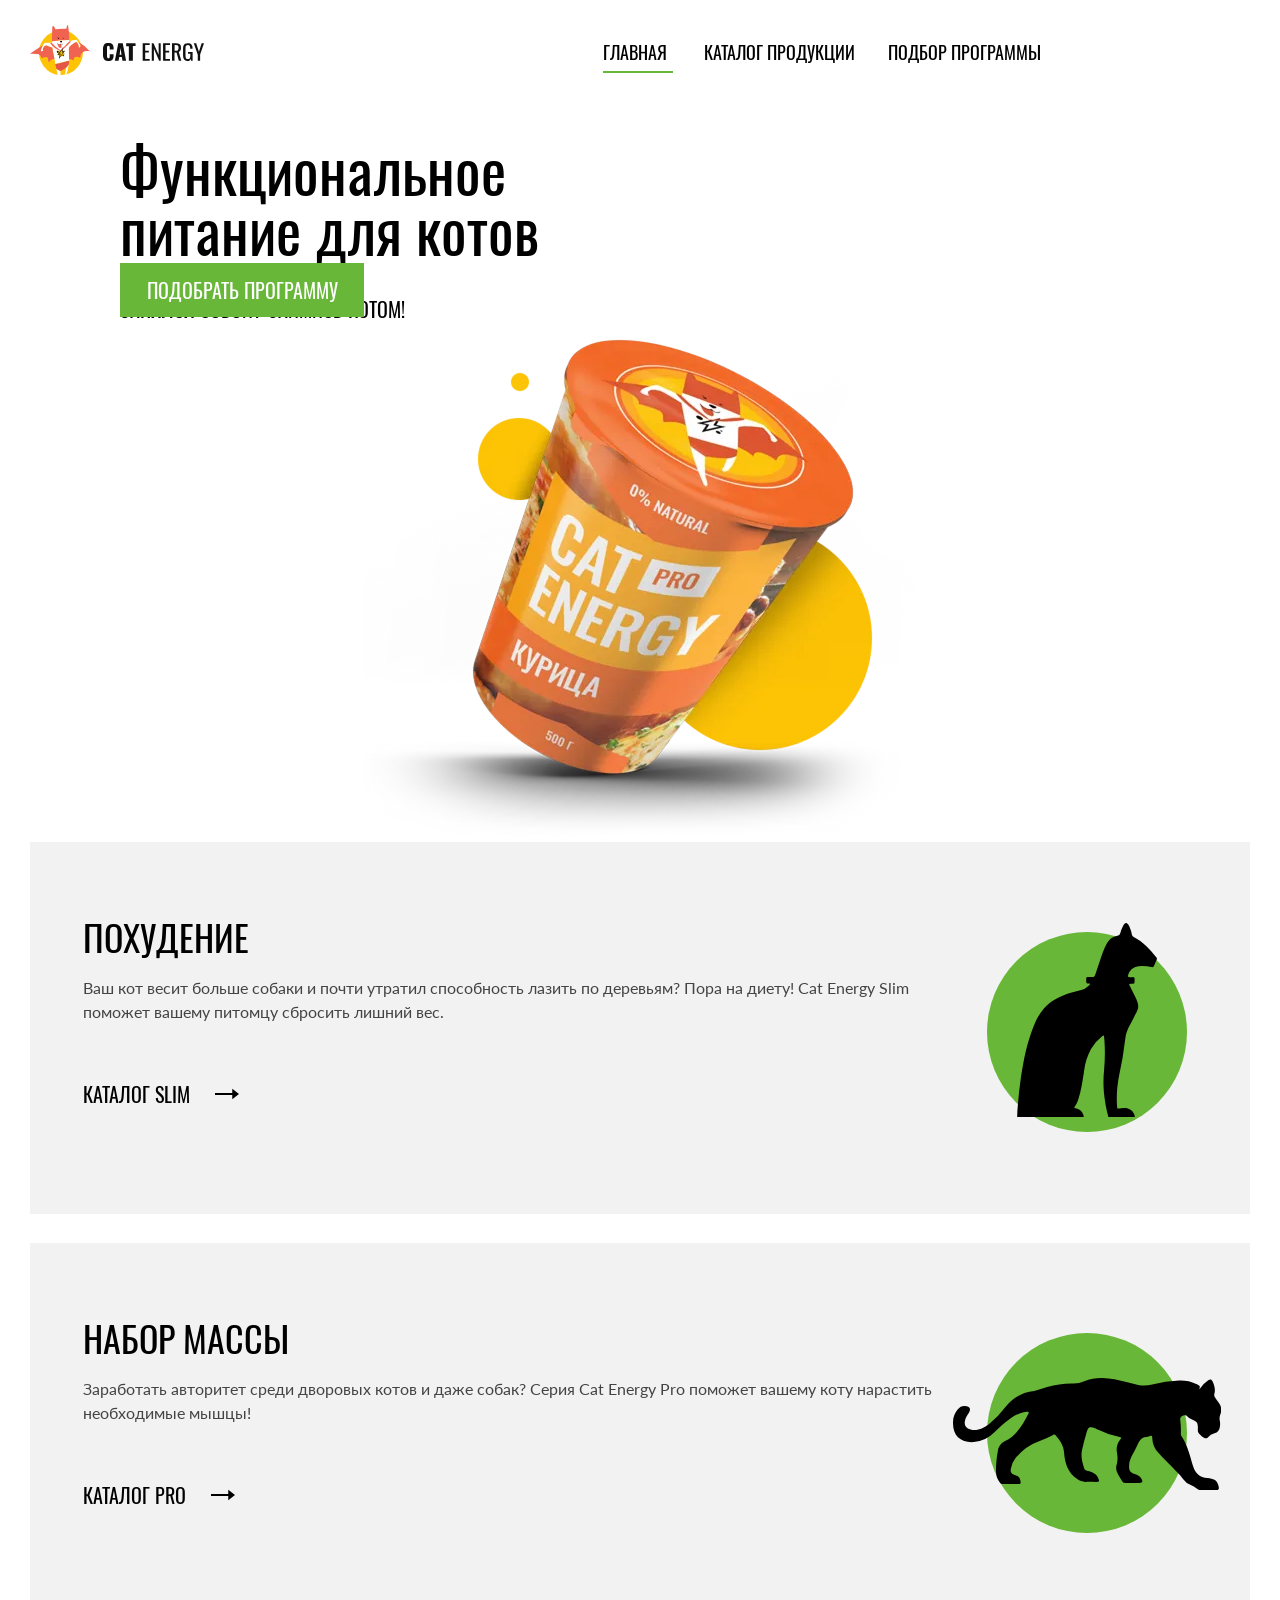
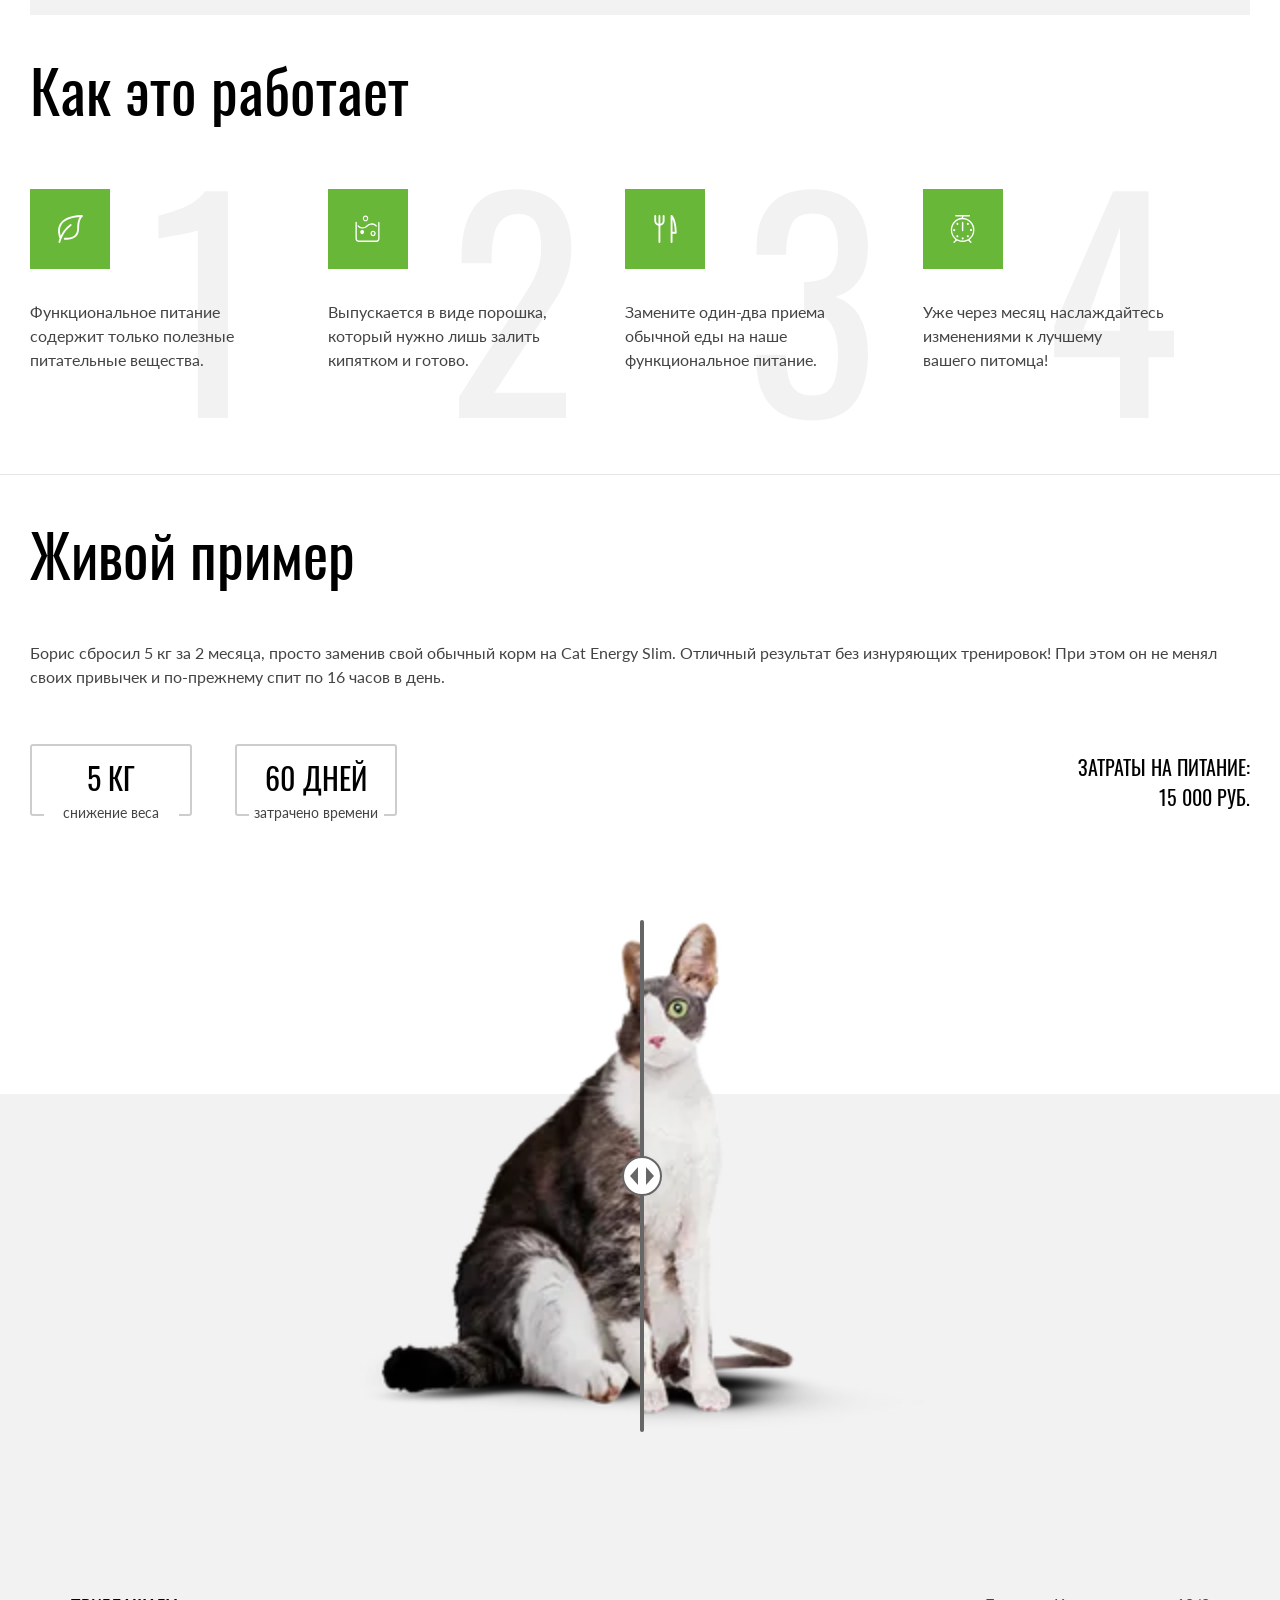
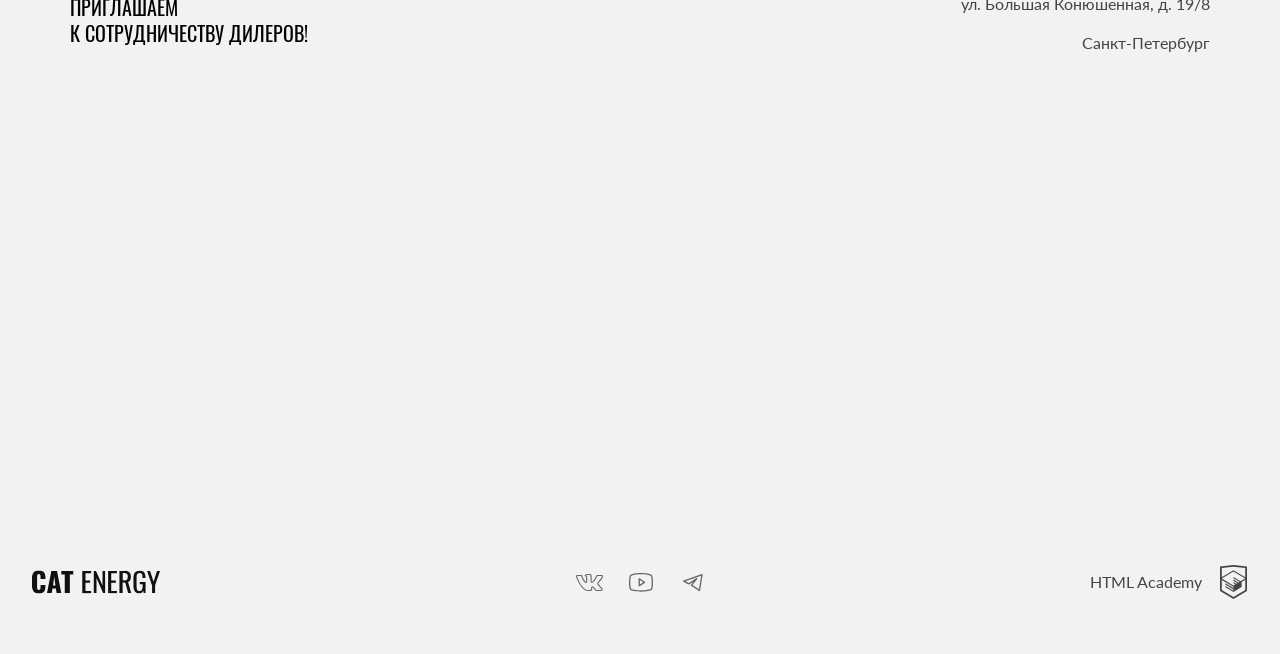
==== commit d4f8f591: "Deploying to gh-pages from @ atmosferazima/2488315-cat-energy-31@28c7b5d052412ba14a1c9118fbf06b6ebc8" ====
--- a/index.html
+++ b/index.html
@@ -1 +1 @@
-<!DOCTYPE html><html class="page" lang="ru"><head><meta charset="UTF-8"><title>Название проекта</title><meta name="viewport" content="width=device-width,initial-scale=1"><link rel="stylesheet" href="styles/styles.css"><link rel="icon" href="favicon.ico"><!-- 32×32 --><link rel="icon" href="favicons/icon.svg" type="image/svg+xml"><link rel="apple-touch-icon" href="favicons/apple.png"><!-- 180×180 --><link rel="manifest" href="manifest.webmanifest"><script src="scripts/index.js" defer="defer"></script></head><body class="page__body page__body--desk"><header class="header"><div class="header__wrapper"><a class="header__logo logo" href="#"><picture><source width="70" height="59" type="image/svg+xml" media="(min-width: 1440px)" srcset="images/logo-image-desktop.svg"><source width="60" height="50" type="image/svg+xml" media="(min-width: 768px)" srcset="images/logo-image-tablet.svg"><img class="logo__image" src="images/logo-image-mobile.svg" width="33" height="38" alt="Логотип Кэт Энерджи"></picture><img class="logo__text" src="images/logo-text-mobile.svg" width="101" height="18" alt="Название Кэт Энерджи"> </a><button class="header__toggle" type="button"><span class="visually-hidden">Открыть меню</span></button><nav class="header__nav nav"><ul class="nav__list"><li class="nav__item"><a class="nav__link nav__link--current" href="#">Главная</a></li><li class="nav__item"><a class="nav__link" href="catalog.html">Каталог продукции</a></li><li class="nav__item"><a class="nav__link" href="#">Подбор программы</a></li></ul></nav></div></header><main class="main-container"><section class="hero"><h1 class="hero__title">Функциональное<br>питание для котов</h1><span class="hero__text">Занялся собой? Займись котом!</span><picture><source width="552" height="499" type="image/png" media="(min-width: 1440px)" srcset="images/index-product-desktop@1x.png, images/index-product-desktop@2x.png 2x"><source width="709" height="609" type="image/png" media="(min-width: 768px)" srcset="images/index-product-tablet@1x.png, images/index-product-tablet@2x.png 2x"><img class="hero__image" src="images/index-product-mobile@1x.png" srcset="images/index-product-mobile@2x.png 2x" width="280" height="270" alt="Баночка продукта"></picture><a class="hero-button button" href="#">Подобрать программу</a></section><section class="offers"><ul class="offers__list"><li class="offers__item program program--slim"><h2 class="program__title">Похудение</h2><p class="program__text">Ваш кот весит больше собаки и почти утратил способность лазить по деревьям? Пора на диету! Cat Energy Slim поможет вашему питомцу сбросить лишний вес.</p><a class="program__catalog" href="#">Каталог Slim</a></li><li class="offers__item program program--pro"><h2 class="program__title">Набор массы</h2><p class="program__text">Заработать авторитет среди дворовых котов и даже собак? Серия Cat Energy Pro поможет вашему коту нарастить необходимые мышцы!</p><a class="program__catalog" href="#">Каталог Pro</a></li></ul></section><section class="advantages"><h2 class="advantages__title">Как это работает</h2><ol class="advantages__list"><li class="advantages__item advantages__item--profit">Функциональное питание содержит только полезные питательные вещества.</li><li class="advantages__item advantages__item--powder">Выпускается в виде порошка, который нужно лишь залить кипятком и готово.</li><li class="advantages__item advantages__item--food">Замените один-два приема обычной еды на наше функциональное питание.</li><li class="advantages__item advantages__item--time">Уже через месяц наслаждайтесь изменениями к лучшему вашего питомца!</li></ol></section><section class="example"><div class="example__grid"><h2 class="example__title">Живой пример</h2><p class="example__text">Борис сбросил 5 кг за 2 месяца, просто заменив свой обычный корм на Cat Energy Slim. Отличный результат без изнуряющих тренировок! При этом он не менял своих привычек и по-прежнему спит по 16 часов в день.</p><div class="example__flex"><dl class="example__list result"><div class="result__item"><dt class="result__key">5 Кг</dt><dd class="result__value">снижение веса</dd></div><div class="result__item"><dt class="result__key">60 дней</dt><dd class="result__value">затрачено времени</dd></div></dl><dl class="price"><dt class="price__key">Затраты на питание:</dt><dd class="price__value">15 000 руб.</dd></dl></div></div><div class="example__compare compare"><picture><source width="560" height="512" type="image/png" media="(min-width: 768px)" srcset="images/cat-before-tablet@1x.png, images/cat-before-tablet@2x.png 2x"><img class="compare__image compare__image--fat" src="images/cat-before-mobile@1x.png" srcset="images/cat-before-mobile@2x.png 2x" width="280" height="256" alt="Котик упитанный"></picture><span class="compare__button"><span class="visually-hidden">Посмотреть все</span></span><picture><source width="560" height="512" type="image/png" media="(min-width: 768px)" srcset="images/cat-after-tablet@1x.png, images/cat-after-tablet@2x.png 2x"><img class="compare__image compare__image--slim" src="images/cat-after-mobile@1x.png" srcset="images/cat-after-mobile@2x.png 2x" width="280" height="256" alt="Котик стройный"></picture></div></section><div class="adress adress-wrapper"><section class="adress__inner"><h2 class="adress__partnership">Приглашаем<br>к сотрудничеству дилеров!</h2><p class="adress__text"><span>ул. Большая Конюшенная, д. 19/8</span> <span class="adress__city">Санкт-Петербург</span></p></section><div class="adress__image"><picture><source width="1440" height="400" type="image/png" media="(min-width: 1440px)" srcset="images/location-desktop@1x.png, images/location-desktop@2x.png 2x"><source width="768" height="400" type="image/png" media="(min-width: 768px)" srcset="images/location-tablet@1x.png, images/location-tablet@2x.png 2x"><img class="map" src="images/location-mobile@1x.png" srcset="images/location-mobile@2x.png 2x" width="320" height="362" alt="Месторасположение на карте"></picture></div></div></main><footer class="footer"><a class="footer__logo logo" href="#"><img class="logo__text" src="images/logo-text-mobile.svg" width="128" height="24" alt="Логотип Компании"></a><ul class="footer__socials socials"><li class="socials__item"><a class="socials__link socials__link--vk" href="https://vk.com/htmlacademy"><span class="visually-hidden">В Контакте</span></a></li><li class="socials__item"><a class="socials__link socials__link--utube" href="https://www.youtube.com/user/htmlacademyru"><span class="visually-hidden">Ютуб</span></a></li><li class="socials__item"><a class="socials__link socials__link--telegram" href="https://t.me/htmlacademy"><span class="visually-hidden">Телеграм</span></a></li></ul><a class="footer__academy footer__academy--link academylogo" href="https://htmlacademy.ru/intensive/adaptive" target="_blank" rel="noreferrer noopener" aria-label="Сайт HTML Academy">HTML Academy <span class="visually-hidden">Логотип разработчика сайта</span></a></footer></body></html>+<!DOCTYPE html><html class="page" lang="ru"><head><meta charset="UTF-8"><title>Название проекта</title><meta name="viewport" content="width=device-width,initial-scale=1"><link rel="preload" href="fonts/lato/Lato-Regular.woff2" type="font/woff2" as="font" crossorigin="anonymous"><link rel="preload" href="fonts/oswald/oswaldregular.woff2" type="font/woff2" as="font" crossorigin="anonymous"><link rel="stylesheet" href="styles/styles.css"><link rel="icon" href="favicon.ico"><!-- 32×32 --><link rel="icon" href="favicons/icon.svg" type="image/svg+xml"><link rel="apple-touch-icon" href="favicons/apple.png"><!-- 180×180 --><link rel="manifest" href="manifest.webmanifest"><script src="scripts/index.js" defer="defer"></script></head><body class="page__body page__body--desk"><header class="header"><div class="header__wrapper"><a class="header__logo logo" href="#"><picture><source width="70" height="59" type="image/svg+xml" media="(min-width: 1440px)" srcset="images/logo-image-desktop.svg"><source width="60" height="50" type="image/svg+xml" media="(min-width: 768px)" srcset="images/logo-image-tablet.svg"><img class="logo__image" src="images/logo-image-mobile.svg" width="33" height="38" alt="Логотип Кэт Энерджи"></picture><img class="logo__text" src="images/logo-text-mobile.svg" width="101" height="18" alt="Название Кэт Энерджи"> </a><button class="header__toggle" type="button"><span class="visually-hidden">Открыть меню</span></button><nav class="header__nav nav"><ul class="nav__list"><li class="nav__item"><a class="nav__link nav__link--current" href="#">Главная</a></li><li class="nav__item"><a class="nav__link" href="catalog.html">Каталог продукции</a></li><li class="nav__item"><a class="nav__link" href="#">Подбор программы</a></li></ul></nav></div></header><main class="main-container"><div class="main-container__desktop"><section class="hero"><h1 class="hero__title">Функциональное<br>питание для котов</h1><span class="hero__text">Занялся собой? Займись котом!</span><div class="hero__prodict-image"><picture><source width="552" height="499" type="image/webp" media="(min-width: 1200px)" srcset="images/index-product-desktop@1x.webp, images/index-product-desktop@2x.webp 2x"><source width="709" height="609" type="image/webp" media="(min-width: 768px)" srcset="images/index-product-tablet@1x.webp, images/index-product-tablet@2x.webp 2x"><source type="image/webp" srcset="images/index-product-mobile@1x.webp, images/index-product-mobile@2x.webp 2x"><source width="552" height="499" type="image/png" media="(min-width: 1440px)" srcset="images/index-product-desktop@1x.png, images/index-product-desktop@2x.png 2x"><source width="709" height="609" type="image/png" media="(min-width: 768px)" srcset="images/index-product-tablet@1x.png, images/index-product-tablet@2x.png 2x"><img class="hero__image" src="images/index-product-mobile@1x.png" srcset="images/index-product-mobile@2x.png 2x" width="280" height="270" alt="Баночка продукта"></picture></div><a class="hero__button button" href="#">Подобрать программу</a></section></div><section class="offers"><div class="offers__wrapper"><ul class="offers__list"><li class="offers__item program program--slim"><h2 class="program__title">Похудение</h2><p class="program__text">Ваш кот весит больше собаки и почти утратил способность лазить по деревьям? Пора на диету! Cat Energy Slim поможет вашему питомцу сбросить лишний вес.</p><a class="program__catalog" href="#">Каталог Slim</a></li><li class="offers__item program program--pro"><h2 class="program__title">Набор массы</h2><p class="program__text">Заработать авторитет среди дворовых котов и даже собак? Серия Cat Energy Pro поможет вашему коту нарастить необходимые мышцы!</p><a class="program__catalog" href="#">Каталог Pro</a></li></ul></div></section><section class="advantages"><div class="advantages__wrapper"><h2 class="advantages__title">Как это работает</h2><ol class="advantages__list"><li class="advantages__item advantages__item--profit">Функциональное питание содержит только полезные питательные вещества.</li><li class="advantages__item advantages__item--powder">Выпускается в виде порошка, который нужно лишь залить кипятком и готово.</li><li class="advantages__item advantages__item--food">Замените один-два приема обычной еды на наше функциональное питание.</li><li class="advantages__item advantages__item--time">Уже через месяц наслаждайтесь изменениями к лучшему<br>вашего питомца!</li></ol></div></section><section class="example"><div class="example__wrapper"><div class="example__grid"><h2 class="example__title">Живой пример</h2><p class="example__text">Борис сбросил 5 кг за 2 месяца, просто заменив свой обычный корм на Cat Energy Slim. Отличный результат без изнуряющих тренировок! При этом он не менял своих привычек и по-прежнему спит по 16 часов в день.</p><div class="example__flex"><dl class="example__list result"><div class="result__item"><dt class="result__key">5 Кг</dt><dd class="result__value">снижение веса</dd></div><div class="result__item"><dt class="result__key">60 дней</dt><dd class="result__value">затрачено времени</dd></div></dl><dl class="price"><dt class="price__key">Затраты на питание:</dt><dd class="price__value">15 000 руб.</dd></dl></div></div><div class="example__compare compare"><picture><source width="560" height="512" type="image/webp" media="(min-width: 768px)" srcset="images/cat-before-tablet@1x.webp, images/cat-before-tablet@2x.webp 2x"><source width="560" height="512" type="image/png" media="(min-width: 768px)" srcset="images/cat-before-tablet@1x.png, images/cat-before-tablet@2x.png 2x"><source type="image/webp" srcset="images/cat-before-mobile@1x.webp, images/cat-before-mobile@2x.webp 2x"><img class="compare__image compare__image--fat" src="images/cat-before-mobile@1x.png" srcset="images/cat-before-mobile@2x.png 2x" width="280" height="256" alt="Котик упитанный"></picture><button class="compare__button" type="button"><span class="visually-hidden">Посмотреть пример</span></button><picture><source width="560" height="512" type="image/webp" media="(min-width: 768px)" srcset="images/cat-after-tablet@1x.webp, images/cat-after-tablet@2x.webp 2x"><source width="560" height="512" type="image/png" media="(min-width: 768px)" srcset="images/cat-after-tablet@1x.png, images/cat-after-tablet@2x.png 2x"><source type="image/webp" srcset="images/cat-after-mobile@1x.webp, images/cat-after-mobile@2x.webp 2x"><img class="compare__image compare__image--slim" src="images/cat-after-mobile@1x.png" srcset="images/cat-after-mobile@2x.png 2x" width="280" height="256" alt="Котик стройный"></picture></div></div></section><div class="adress adress-wrapper"><section class="adress__inner"><h2 class="adress__partnership">Приглашаем<br>к сотрудничеству дилеров!</h2><p class="adress__text"><span>ул. Большая Конюшенная, д. 19/8</span> <span class="adress__city">Санкт-Петербург</span></p></section><div class="adress__image"><noscript><picture><source width="1440" height="400" type="image/webp" media="(min-width: 1440px)" srcset="images/location-desktop@1x.webp, images/location-desktop@2x.webp 2x"><source width="768" height="400" type="image/webp" media="(min-width: 768px)" srcset="images/location-tablet@1x.webp, images/location-tablet@2x.webp 2x"><source type="image/webp" srcset="images/location-mobile@1x.webp, images/location-mobile@2x.webp 2x"><source width="1440" height="400" type="image/png" media="(min-width: 1440px)" srcset="images/location-desktop@1x.png, images/location-desktop@2x.png 2x"><source width="768" height="400" type="image/png" media="(min-width: 768px)" srcset="images/location-tablet@1x.png, images/location-tablet@2x.png 2x"><img class="adress__location" src="images/location-mobile@1x.png" srcset="images/location-mobile@2x.png 2x" width="320" height="362" alt="Месторасположение на карте"></picture></noscript><div class="adress__online"><iframe class="adress__online adress__online--map" src="https://yandex.ru/map-widget/v1/?um=constructor%3A0fdb1c5dfb9f3c34e1f1362539d3a3e611ed2d3d4f666ad9c6ae9284580a4cb1&amp;source=constructor" width="320" height="362" title="Адрес офиса компании: г. Санкт-Петербург, ул. Большая Конюшенная, д. 19/8" loading="lazy"></iframe></div></div></div></main><footer class="footer"><div class="footer__wrapper"><a class="footer__logo logo" href="#"><img class="logo__text" src="images/logo-text-mobile.svg" width="128" height="24" alt="Логотип Компании"></a><ul class="footer__socials socials"><li class="socials__item"><a class="socials__link socials__link--vk" href="https://vk.com/htmlacademy"><span class="visually-hidden">В Контакте</span></a></li><li class="socials__item"><a class="socials__link socials__link--utube" href="https://www.youtube.com/user/htmlacademyru"><span class="visually-hidden">Ютуб</span></a></li><li class="socials__item"><a class="socials__link socials__link--telegram" href="https://t.me/htmlacademy"><span class="visually-hidden">Телеграм</span></a></li></ul><a class="footer__academy footer__academy--link academylogo" href="https://htmlacademy.ru/intensive/adaptive" target="_blank" rel="noreferrer noopener" aria-label="Сайт HTML Academy">HTML Academy <span class="visually-hidden">Логотип разработчика сайта</span></a></div></footer></body></html>
--- a/styles/styles.css
+++ b/styles/styles.css
@@ -1 +1 @@
-@font-face{font-family:Lato;font-weight:400;font-style:normal;src:url(../fonts/lato/Lato-Regular.woff2)format("woff2"),url(../fonts/lato/Lato-Regular.woff)format("woff");font-display:swap}@font-face{font-family:Oswald;font-weight:400;font-style:normal;src:url(../fonts/oswald/oswaldregular.woff2)format("woff2"),url(../fonts/oswald/oswaldregular.woff)format("woff");font-display:swap}*,:after,:before{box-sizing:border-box}body{margin:0}.page{width:100%}@media (width>=1440px){.page__body--desk:before{content:"";z-index:-1;background-image:-webkit-linear-gradient(90deg,#fff 50%,#68b738d9 50%),-webkit-image-set(url(../images/index-background2-desktop@2x.webp) 2x type("image/webp"),url(../images/index-background2-desktop@1x.webp) 1x type("image/webp"),url(../images/index-background2-desktop@1x.jpg) 1x type("image/jpg"),url(../images/index-background2-desktop@2x.jpg) 2x type("image/jpg")),-webkit-linear-gradient(90deg,#fff 50%,#403e41 50vw);background-image:linear-gradient(90deg,#fff 50%,#68b738d9 50%),image-set("../images/index-background2-desktop@2x.webp" 2x type("image/webp"),"../images/index-background2-desktop@1x.webp" 1x type("image/webp"),"../images/index-background2-desktop@1x.jpg" 1x type("image/jpg"),"../images/index-background2-desktop@2x.jpg" 2x type("image/jpg")),linear-gradient(90deg,#fff 50%,#403e41 50vw);background-position:50%,50vw;background-repeat:no-repeat;background-size:cover,contain;width:100%;min-height:694px;display:block;position:absolute}}.header__wrapper{flex-wrap:wrap;align-items:center;padding:14px 20px;display:flex}@media (width<=768px){.header__toggle{cursor:pointer;background-color:#fff;background-image:url(../icons/stack.svg#burger);background-repeat:no-repeat;background-size:24px 24px;border:none;width:24px;height:24px;position:absolute;top:22px;right:21px}.header__toggle:hover,.header__toggle:focus{opacity:.6}.header__toggle:active{opacity:.4}}@media (width>=768px){.header__wrapper{justify-content:space-between;padding:25px 30px 65px}.header__toggle{display:none}}@media (width>=1440px){.header__wrapper{padding:55px 110px 74px;position:relative}}.logo{cursor:pointer;flex-wrap:wrap;align-items:center;gap:56px;text-decoration:none;display:flex}.logo:hover,.logo:focus{opacity:.6}.logo:active{opacity:.4}@media (width>=768px){.logo{align-self:flex-start;gap:13px}.logo:hover,.logo:focus{opacity:.6}.logo:active{opacity:.4}}@media (width>=1440px){.logo__text{width:128px;height:24px}}.nav__list{flex-flow:column wrap;align-items:center;min-width:280px;margin:0;padding:0;list-style-type:none;display:none}@media (width<=768px){.nav__item{padding-top:20px 20px 24px}.nav__link{color:#000;text-transform:uppercase;cursor:pointer;padding:0;font-family:Oswald,Arial,sans-serif;font-size:18px;line-height:24px;text-decoration:none;list-style-type:none}.nav__link:hover,.nav__link:focus{color:#3e3e3e}.nav__link:active{color:#6b6b6b}}@media (width>=768px){.nav__list{flex-flow:wrap;justify-content:flex-end;gap:10px 33px;width:60vw;display:flex}.nav__link{color:#000;text-transform:uppercase;font-family:Oswald,Arial,sans-serif;font-size:18px;font-style:normal;font-weight:400;line-height:24px;text-decoration:none;list-style-type:none}.nav__link:hover:not(.nav__link--current),.nav__link:focus:not(.nav__link--current){opacity:.4}.nav__link:active:not(.nav__link--current){opacity:.2}}.nav__link--current{position:relative}.nav__link--current:after{content:"";background-color:#68b738;width:100%;height:2px;position:absolute;bottom:-8px;left:0}@media (width>=1440px){.nav__list{width:40vw}.nav__link{color:#fff;font-size:20px;line-height:30px}.nav__link--current:after{background-color:#fff}}.hero{text-align:center;background-color:#68b738d9;background-image:-webkit-linear-gradient(#68b738d9 50%,#fff 50%),-webkit-image-set(url(../images/index-background-mobile@1x.jpg) 1x type("image/jpg"),url(../images/index-background-mobile@2x.jpg) 2x type("image/jpg")),-webkit-linear-gradient(#4e4e53,#434247 50%);background-image:linear-gradient(#68b738d9 50%,#fff 50%),image-set("../images/index-background-mobile@1x.jpg" 1x type("image/jpg"),"../images/index-background-mobile@2x.jpg" 2x type("image/jpg")),linear-gradient(#4e4e53,#434247 50%);background-position:50% 0,50% 0;background-repeat:no-repeat;background-size:cover,auto 302px}@media (width>=768px){.hero{text-align:left;background-color:#fff;background-image:none;position:relative}}.hero__title{color:#fff;margin:0;padding:26px 20px;font-family:Oswald,Arial,sans-serif;font-size:36px;font-style:normal;font-weight:400;line-height:36px}@media (width>=768px){.hero__title{color:#000;padding:0 0 40px 120px;font-size:60px;line-height:60px}}.hero__text{color:#fff;text-transform:uppercase;margin-bottom:29px;font-family:Oswald,Arial,sans-serif;font-size:14px;font-style:normal;font-weight:400;line-height:14px;display:block}.hero-button{margin:0 20px;padding:10px 63px}.hero__image{margin:0 auto;display:block}@media (width>=768px){.hero__text{color:#000;padding:0 30px 0 120px;font-size:20px;line-height:20px}.hero-button{content:"";max-width:244px;margin:0;padding:14px 26px;transform:translate(120px,-570px)}}@media (width>=1440px){.hero{grid-template-rows:auto 112px;grid-template-columns:auto auto auto;display:grid}.hero__title{width:40vw;padding:0 0 40px 120px}.hero__text{grid-column:1;margin:0;padding:0 0 52px 120px}.hero-button{grid-column:1;margin-left:120px;transform:none}}.button{color:#fff;text-transform:uppercase;text-align:center;cursor:pointer;background-color:#68b738;border:none;width:280px;padding:10px;font-family:Oswald,Arial,sans-serif;font-size:16px;font-style:normal;font-weight:400;line-height:20px;text-decoration:none;display:block}.button:hover,.button:focus{background-color:#5eaa2f}.button:active{color:#ffffff4d;background-color:#5eaa2f}@media (width>=768px){.button{font-size:20px;line-height:26px}}.offers{padding:20px}.offers__item{background-color:#f2f2f2;margin-bottom:20px;padding-top:30px;padding-bottom:20px}@media (width>=768px){.offers{padding:0 30px}}.offers__list{margin:0;padding:0;list-style-type:none}@media (width>=1440px){.offers{padding:82px 110px 71px}.offers__list{flex-wrap:wrap;gap:60px;display:flex}.offers__item{width:580px}}.program{min-width:80px;position:relative}.program:before{content:"";background-color:#68b738;border-radius:50%;width:50px;height:50px;display:block;position:absolute;top:24px;left:20px}.program__title{color:#000;text-transform:uppercase;margin:0;padding:0 15px 0 90px;font-family:Oswald,Arial,sans-serif;font-size:24px;font-style:normal;font-weight:400;line-height:37px}.program--slim:after{content:"";background-image:url(../icons/stack.svg#icon-cat-sitting);background-position:0;background-repeat:no-repeat;background-size:50px 53px;width:50px;height:53px;display:block;position:absolute;top:21px;left:23px}.program--pro:after{content:"";background-image:url(../icons/stack.svg#cat-pro);background-position:0;background-repeat:no-repeat;background-size:67px 28px;width:67px;height:28px;display:block;position:absolute;top:35px;left:13px}.program__text{color:#444;margin:0;padding:29px 33px 23px 20px;font-family:Lato,Arial,sans-serif;font-size:14px;font-style:normal;font-weight:400;line-height:18px}.program__catalog{color:#000;text-transform:uppercase;border-top:1px solid #d9d9d9;align-items:center;gap:15px;margin:0;padding:15px 16px 18px 20px;font-family:Oswald,Arial,sans-serif;font-size:16px;font-style:normal;font-weight:400;line-height:16px;text-decoration:none;display:flex}.program__catalog:after{content:"";background-color:#000;width:32px;height:12px;display:block;-webkit-mask-image:url(../icons/stack.svg#icon-arrow);mask-image:url(../icons/stack.svg#icon-arrow);-webkit-mask-position:0;mask-position:0;-webkit-mask-size:24px 12px;mask-size:24px 12px;-webkit-mask-repeat:no-repeat;mask-repeat:no-repeat}.program__catalog:hover:after{transform-origin:0;transform:scaleX(1.33)}.program__catalog:active{opacity:.3}.program__catalog:active:after{transform-origin:0;transform:scaleX(1.33)}@media (width>=768px){.program{min-height:372px;padding:0 280px 0 53px}.program:before{content:"";background-color:#68b738;border-radius:50%;width:200px;height:200px;display:block;position:absolute;top:81px;left:auto;right:63px}.program__title{padding:77px 0 24px;font-size:36px;line-height:36px}.program__text{padding-left:0;font-size:16px;line-height:24px}.program--slim:after{content:"";background-image:url(../icons/stack.svg#icon-cat-sitting);background-position:100%;background-repeat:no-repeat;background-size:140px 194px;width:140px;height:194px;display:block;position:absolute;top:81px;left:auto;right:93px}.program--pro:after{content:"";background-image:url(../icons/stack.svg#cat-pro);background-repeat:no-repeat;background-size:268px 200px;width:268px;height:200px;display:block;position:absolute;top:91px;left:auto;right:29px}.program__catalog{border:none;width:600px;margin:0;padding:0 0 20px;font-size:20px;line-height:30px}}@media (width>=1440px){.program{padding:0}.program__title{padding:77px 50px 73px 214px}.program:before{width:100px;height:100px;top:47px;left:52px}.program--slim:after{background-size:70px 97px;width:70px;height:97px;top:41px;left:67px}.program--pro:after{background-size:134px 100px;width:134px;height:100px;top:47px;left:33px}.program__text{padding:0 20px 23px 52px}.program__catalog{width:100%;margin:0;padding:0 51px 10px}}.advantages{padding:0 20px 49px}.advantages__list{color:#444;margin:0;padding:0;font-family:Lato,Arial,sans-serif;font-size:14px;font-style:normal;font-weight:400;line-height:18px;list-style-type:none}.advantages__title{color:#000;margin:0;padding-bottom:40px;font-family:Oswald,Arial,sans-serif;font-size:36px;font-style:normal;font-weight:400;line-height:40px}.advantages__item{gap:20px;padding-bottom:20px;display:flex}.advantages__item:before{content:"";background-color:#68b738;min-width:60px;height:60px;display:block}.advantages__item--profit:before{background-image:url(../icons/stack.svg#icon-leaf);background-position:50%;background-repeat:no-repeat;background-size:25px 28px}.advantages__item--powder:before{background-image:url(../icons/stack.svg#icon-powder);background-position:50%;background-repeat:no-repeat;background-size:25px 28px}.advantages__item--food:before{background-image:url(../icons/stack.svg#icon-fork);background-position:50%;background-repeat:no-repeat;background-size:25px 28px}.advantages__item--time:before{background-image:url(../icons/stack.svg#icon-clock);background-position:50%;background-repeat:no-repeat;background-size:25px 28px}@media (width>=768px){.advantages{counter-reset:number;padding:25px 109px 47px 30px}.advantages__item{flex-flow:column wrap;gap:31px;width:248px;height:280px;padding-bottom:37px;display:flex;position:relative}.advantages__item:before{content:"";background-color:#68b738;width:80px;height:80px;display:block}.advantages__item:after{color:#f2f2f2;content:counter(number);counter-increment:number;z-index:-1;font-family:Oswald,Arial,sans-serif;font-size:280px;font-style:normal;font-weight:400;line-height:280px;display:block;position:absolute;top:-37px;right:0}.advantages__list{counter-reset:number;flex-wrap:wrap;justify-content:space-between;font-size:16px;line-height:24px;display:flex}}@media (width>=1440px){.advantages{padding-left:110px}.advantages__title{font-size:60px;line-height:60px}.advantages__list{justify-content:flex-start;gap:76px}}.example{background-color:#f2f2f2;padding:25px 20px 40px}.example__title{color:#000;margin:0;padding-bottom:20px;font-family:Oswald,Arial,sans-serif;font-size:36px;font-style:normal;font-weight:400;line-height:40px}.example__text{color:#444;margin:0;padding-bottom:20px;font-family:Lato,Arial,sans-serif;font-size:14px;font-style:normal;font-weight:400;line-height:18px}.example__list{flex-wrap:wrap;justify-content:center;gap:32px;margin:0;display:flex}@media (width>=768px){.example{background-image:linear-gradient(#fff 619px,#f2f2f2 468px);border-top:1px solid #e6e6e6;padding:45px 30px 40px}.example__title{padding-bottom:40px;font-size:60px;line-height:60px}.example__text{padding:0;font-size:16px;line-height:24px}.example__flex{flex-wrap:wrap;padding:55px 0 116px;display:flex}.example__list{gap:43px}}@media (width>=1440px){.example{background-image:linear-gradient(#fff 160px,#f2f2f2 68px);border:none;grid-template-columns:50% 50%;padding:0;display:grid}.example__title{padding:12px 0 146px 110px}.example__text{padding:0 150px 69px 110px}.example__flex{flex-direction:column;justify-content:flex-start;width:436px;padding:0}.example__list{min-width:500px;padding-left:90px}}.result__item{text-align:center;min-width:124px;min-height:70px;position:relative}.result__key{color:#000;text-transform:uppercase;border:2px solid #cdcdcd;border-radius:3px;padding:14px 10px 17px;font-family:Oswald,Arial,sans-serif;font-size:24px;font-style:normal;font-weight:400;line-height:24px}.result__value{color:#444;text-align:center;background-color:#f2f2f2;max-width:80px;margin:-10px auto 0;padding:0 12px;font-family:Lato,Arial,sans-serif;font-size:12px;font-style:normal;font-weight:400;line-height:12px}@media (width>=768px){.result__item{width:162px}.result__key{color:#000;text-transform:uppercase;border:2px solid #cdcdcd;border-radius:3px;padding:15px 10px 11px;font-family:Oswald,Arial,sans-serif;font-size:30px;font-style:normal;font-weight:400;line-height:37px}.result__value{color:#444;text-align:center;background-color:#fff;max-width:135px;margin:-10px auto 0;padding:0 5px;font-family:Lato,Arial,sans-serif;font-size:14px;font-style:normal;font-weight:400;line-height:14px}}@media (width>=1440px){.result__value{background-color:#f2f2f2}}.price{color:#000;text-transform:uppercase;flex-wrap:wrap;justify-content:center;gap:5px;margin:0;padding:20px 46px;font-family:Oswald,Arial,sans-serif;font-size:14px;font-style:normal;font-weight:400;line-height:20px;display:flex}.price__value{margin:0}@media (width>=768px){.price{flex-direction:column;align-self:center;margin-left:auto;padding:0;font-size:20px;line-height:20px}.price__value{margin-left:auto}}@media (width>=1440px){.price{flex-direction:row;align-self:baseline;gap:63px;margin:0;padding:55px 0 75px 110px}}.compare{grid-template-columns:140px auto 140px;width:280px;height:256px;margin:0 auto;display:grid}.compare__image{object-fit:cover;width:100%;height:100%;display:block}.compare__button{background-color:#666;width:4px;height:100%;display:block;position:relative}.compare__button:before{content:"";background-color:#fff;border:2px solid #666;border-radius:50%;width:40px;height:40px;display:block;position:absolute;top:50%;left:50%;transform:translate(-50%,-50%)}.compare__button:after{content:"";background-color:#666;width:24px;height:18px;display:block;position:absolute;top:50%;left:50%;transform:translate(-50%,-50%);-webkit-mask-image:url(../icons/stack.svg#slider);mask-image:url(../icons/stack.svg#slider)}.compare__image--fat{object-position:left}.compare__image--slim{object-position:right}@media (width>=768px){.compare{grid-template-columns:280px auto 280px;width:560px;height:512px;margin:0 auto;display:grid}}.adress__inner{background-color:#f2f2f2;flex-wrap:wrap;margin:0;padding:26px 20px;display:flex}.adress__partnership{color:#000;text-transform:uppercase;word-break:break-word;width:50%;font-family:Oswald,Arial,sans-serif;font-size:14px;font-style:normal;font-weight:400;line-height:20px}.adress__text{color:#444;text-align:end;width:50%;font-family:Lato,Arial,sans-serif;font-size:14px;font-style:normal;font-weight:400;line-height:20px}@media (width>=768px){.adress__inner{justify-content:space-between;padding:60px 70px}.adress__partnership{width:25%;margin:0;font-size:20px;line-height:26px}.adress__text{text-align:right;flex-direction:column;gap:19px;width:25%;margin:0;font-size:16px;display:flex}}@media (width>=1440px){.adress__inner{z-index:2;background-color:#fff;grid-area:3/2/2/2;width:565px;padding:60px 80px;top:95px;left:110px}.adress__image{grid-column:1/-1}.adress__partnership{width:45%}.adress__text{justify-content:flex-start;width:158px}}.footer{background-color:#f2f2f2}.footer__logo{color:#000;text-transform:uppercase;justify-content:center;gap:20px;padding:40px 96px 20px;font-family:Oswald,Arial,sans-serif;font-size:18px;line-height:24px;text-decoration:none;list-style-type:none}.footer__socials{margin:0 20px}.footer__academy{color:#444;text-transform:uppercase;text-transform:none;justify-content:space-between;align-items:center;max-width:450px;margin:0 auto;padding:20px 20px 40px;font-family:Lato,Arial,sans-serif;font-size:16px;font-style:normal;font-weight:400;line-height:20px;text-decoration:none;list-style-type:none;display:flex}.footer__academy--link:hover,.footer__academy--link:focus{color:#4449}.footer__academy--link:active{color:#4444444d}@media (width>=768px){.footer{flex-wrap:wrap;justify-content:space-between;align-items:center;padding:55px 30px;display:flex}.footer__logo{align-self:center;width:128px}.footer__academy{gap:23px;max-width:200px;margin:0}.footer__academy--link{padding:0}.footer__socials{max-width:180px;margin:0;padding:0}}@media (width>=1440px){.footer{justify-content:space-between;padding:66px 110px}}.socials{border-top:1px solid #d9d9d9;border-bottom:1px solid #d9d9d9;flex-wrap:wrap;justify-content:center;gap:24px;padding:20px 74px;text-decoration:none;list-style-type:none;display:flex}.socials__link{color:#000;text-transform:uppercase;cursor:pointer;font-family:Oswald,Arial,sans-serif;font-size:18px;line-height:24px;text-decoration:none;list-style-type:none}.socials__link:before{content:"";background-color:#666;min-width:28px;min-height:22px;display:block;-webkit-mask-position:50%;mask-position:50%;-webkit-mask-repeat:no-repeat;mask-repeat:no-repeat}.socials__link:hover:before,.socials__link:focus:before{background-color:#5eaa2f}.socials__link:active:before{background-color:#6a6a6a4d}.socials__link--vk:before{content:"";-webkit-mask-image:url(../icons/stack.svg#icon-vkontakte);mask-image:url(../icons/stack.svg#icon-vkontakte)}.socials__link--utube:before{content:"";display:block;-webkit-mask-image:url(../icons/stack.svg#icon-youtube);mask-image:url(../icons/stack.svg#icon-youtube)}.socials__link--telegram:before{content:"";display:block;-webkit-mask-image:url(../icons/stack.svg#icon-telegram);mask-image:url(../icons/stack.svg#icon-telegram)}@media (width>=768px){.socials{border:none;padding:0}}@media (width>=1440px){.socials{border:none}}.card-list{margin:0;padding:0;list-style-type:none;display:grid}@media (width>=768px){.card-list{flex-wrap:wrap;gap:60px;margin-left:30px;padding:0;display:flex}}@media (width>=1440px){.card-list{gap:63px 80px;width:1220px;margin-left:110px;padding:0}}.product-details{color:#444;margin:0;font-family:Lato,Arial,sans-serif;font-size:12px;font-style:normal;font-weight:400;line-height:16px}.product-details__flex{flex-wrap:wrap;justify-content:space-between;display:flex}.product-details__value{margin:0}@media (width>=768px){.product-details__flex{border-bottom:1px solid #cdcdcd;width:250px;padding:5px 0;font-size:16px;line-height:20px}}@media (width>=1440px){.product-details__flex{width:169px}.product-details__key{max-width:80px}.product-details__value{max-width:60px}}.additionals{max-width:360px;margin:0 auto;padding:20px}.additionals__item{margin:0}.additionals__paragraf{background-color:#68b738;background-image:-webkit-linear-gradient(#68b738d9,#68b738d9),-webkit-image-set(url(../images/catalog-background-mobile@1x.jpg) 1x type("image/jpg"),url(../images/catalog-background-mobile@2x.jpg) 2x type("image/jpg"));background-image:linear-gradient(#68b738d9,#68b738d9),image-set("../images/catalog-background-mobile@1x.jpg" 1x type("image/jpg"),"../images/catalog-background-mobile@2x.jpg" 2x type("image/jpg"));background-position:50% 0,50% 0;background-repeat:no-repeat;background-size:cover,auto 290px;border-top:1px solid #cdcdcd;padding:15px 0}.additionals__title{color:#000;background-color:#fff;width:-moz-fit-content;width:fit-content;max-width:85%;margin:0;padding:25px 0 36px;font-family:Oswald,Arial,sans-serif;font-size:24px;font-style:normal;font-weight:400;line-height:24px;position:relative;box-shadow:-40px 0 #fff,40px 0 #fff}.additionals__title:before{content:"";z-index:-1;background-color:#68b738;width:100vw;height:2px;display:block;position:absolute;top:45%;left:-50vw;box-shadow:100vw 0 #68b738}.additionals__list{margin:0;padding:0;list-style-type:none}.additionals__key{color:#222;text-transform:uppercase;border-top:1px solid #cdcdcd;margin:0;padding:13px 0;font-family:Oswald,Arial,sans-serif;font-size:16px;font-style:normal;font-weight:400;line-height:16px}.additionals__flex{justify-content:space-between;margin:0;padding-bottom:15px;display:flex}.additionals__value{color:#444;margin:0;font-family:Lato,Arial,sans-serif;font-size:14px;font-style:normal;font-weight:400;line-height:20px}.additionals__order{margin-bottom:19px}.additionals__text{color:#fff;text-align:center;min-height:290px;margin:0;padding:187px 10px 10px;font-family:Lato,Arial,sans-serif;font-size:16px;font-style:normal;font-weight:400;line-height:20px;position:relative}.additionals__text:before{content:"";background-image:url(../icons/stack.svg#icon-gift);background-repeat:no-repeat;width:78px;height:80px;display:block;position:absolute;top:59px;left:35%}@media (width>=768px){.additionals{max-width:100%;padding:20px 30px 70px}.additionals__container{max-width:800px;margin:0 auto}.additionals__title{margin-left:40px;padding:50px 0 80px;font-size:36px;line-height:36px}.additionals__item{border:1px solid #cdcdcd;grid-template-columns:1fr 1fr;padding:0 38px;display:grid}.additionals__flex{justify-content:flex-end;align-items:center;gap:49px;padding:0;font-size:16px;line-height:20px}.additionals__key{border:none;padding:25px 0;font-size:20px;line-height:20px}.additionals__value{padding:10px 0}.additionals__order{grid-column:1/-1;width:623px;margin-bottom:28px}.additionals__paragraf{background-color:#68b738d9;background-image:-webkit-linear-gradient(#68b738d9 100%,#fff 100%),-webkit-image-set(url(../images/catalog-background-tablet@1x.jpg) 1x type("image/jpg"),url(../images/catalog-background-tablet@2x.jpg) 2x type("image/jpg"));background-image:linear-gradient(#68b738d9 100%,#fff 100%),image-set("../images/catalog-background-tablet@1x.jpg" 1x type("image/jpg"),"../images/catalog-background-tablet@2x.jpg" 2x type("image/jpg"));background-repeat:no-repeat;background-size:contain;border:none;padding:0}.additionals__text{border:none;min-height:200px;padding-top:71px;padding-left:421px}.additionals__text:before{top:57px;left:70px}.additionals__list{padding-bottom:70px}}@media (width>=1440px){.additionals{width:1220px;padding:76px 0 0}.additionals__container{flex-wrap:wrap;gap:80px;max-width:1500px;display:flex}.additionals__item{border-left:none;border-right:none;justify-content:flex-end;gap:40px;padding:0;display:flex}.additionals__key{margin-right:auto}.additionals__list{min-width:890px;margin:0}.additionals__flex{justify-content:space-between;width:285px}.additionals__value{font-size:16px}.additionals__order{align-self:center;width:244px;margin:0}.additionals__paragraf{background-color:#68b738d9;background-image:-webkit-linear-gradient(#68b738d9,#68b738d9),-webkit-image-set(url(../images/catalog-background-desktop@1x.jpg) 1x type("image/jpg"),url(../images/catalog-background-desktop@2x.jpg) 2x type("image/jpg")),-webkit-linear-gradient(#fff 50%,#403e41 50%);background-image:linear-gradient(#68b738d9,#68b738d9),image-set("../images/catalog-background-desktop@1x.jpg" 1x type("image/jpg"),"../images/catalog-background-desktop@2x.jpg" 2x type("image/jpg")),linear-gradient(#fff 50%,#403e41 50%);background-size:contain;width:245px}.additionals__text{min-height:288px;padding:185px 40px 40px}.additionals__text:before{top:57px}}.show-more{border-bottom:1px solid #ebebeb;padding-bottom:25px;text-decoration:none;position:relative}.show-more:before{content:"";background-image:url(../icons/stack.svg#plus);background-repeat:no-repeat;width:30px;height:30px;display:block;position:absolute;top:25px;left:45%}.show-more__item{text-decoration:none}.show-more__title{color:#111;text-transform:uppercase;word-break:break-word;text-align:center;margin:0;padding:78px 10px 8px;font-family:Oswald,Arial,sans-serif;font-size:16px;font-style:normal;font-weight:400;line-height:20px;text-decoration:none}.show-more__text{color:#444;text-align:center;margin:0;padding:0 10px 21px;font-family:Lato,Arial,sans-serif;font-size:12px;font-style:normal;font-weight:400;line-height:16px}.show-more__button--show{color:#444;background-color:#f2f2f2;margin:0 20px}.show-more__button--show:hover,.show-more__button--show:focus{background-color:#ebebeb}.show-more__button--show:active{color:#444;background-color:#ebebeb}@media (width>=768px){.show-more{border:1px solid #f2f2f2;width:324px;margin-top:85px;padding-top:150px;font-size:20px;line-height:24px}.show-more__title{padding:0 93px;font-size:20px;line-height:24px}.show-more__text{padding:23px 70px 95px;font-size:16px;line-height:18px}.show-more__button--show{width:250px;margin:0 37px}.show-more:before{width:60px;height:60px;top:50px;left:40%}}@media (width>=1440px){.show-more{width:245px}.show-more__title{padding:0 33px}.show-more__text{padding:23px 10px 95px}.show-more__button--show{width:169px;padding:10px}}.catalog__title{color:#000;border-top:1px solid #ebebeb;border-bottom:1px solid #ebebeb;margin:0;padding:27px 20px 41px;font-family:Oswald,Arial,sans-serif;font-size:36px;font-style:normal;font-weight:400;line-height:36px}@media (width>=768px){.catalog__title{border:none;padding:0 30px 84px;font-size:60px;line-height:60px}}@media (width>=1440px){.catalog__title{padding-left:110px}}.visually-hidden{color:#000;clip:rect(0 0 0 0);border:0;width:1px;height:1px;margin:-1px;padding:0;font-family:Oswald,Arial,sans-serif;font-size:16px;font-style:normal;font-weight:400;line-height:16px;position:absolute;overflow:hidden}.card{border-bottom:1px solid #ebebeb;grid-template-columns:50% 50%;padding:20px 20px 25px;display:grid}.card__wrapper{margin-bottom:20px}.card__title{color:#000;text-transform:uppercase;word-break:break-word;width:80px;margin:0;padding-bottom:15px;font-family:Oswald,Arial,sans-serif;font-size:16px;font-style:normal;font-weight:400;line-height:20px}.card__link{text-decoration:none}.card__link:hover,.card__link:focus{opacity:.6}.card__link:active{opacity:.3}.card__order{grid-column:1/-1;margin:0 auto}.card__order--show{color:#444;background-color:#f2f2f2;margin:0 auto 25px;padding:10px 95px}@media (width>=768px){.card{background-image:linear-gradient(#fff 81px,#f2f2f2 1px);flex-direction:column;align-items:center;width:324px;padding:0;display:flex}.card__order{width:250px;margin:17px 0 40px}.card__title{text-align:center;width:130px;margin:0 auto;padding:22px 0 20px;font-size:20px;line-height:24px}}@media (width>=1440px){.card{width:245px}.card__order{width:169px;padding:10px 4px}}.academylogo:after{content:"";background-color:#444;flex-shrink:0;width:27px;height:34px;display:block;-webkit-mask-image:url(../icons/stack.svg#logo-academy);mask-image:url(../icons/stack.svg#logo-academy)}.academylogo:hover:after,.academylogo:focus:after{background-color:#68b738}.academylogo:active:after{background-color:#68b7384d}@media (width>=1440px){.nav-catalog{color:#000;position:relative}.nav-catalog:after{background-color:#68b738}}.adress-wrapper{background-color:#f2f2f2}@media (width>=768px){.adress-wrapper{background-color:#f2f2f2}}@media (width>=1440px){.adress-wrapper{background-color:#f2f2f2;grid-template-rows:96px auto 110px;grid-template-columns:auto 565px 655px auto;display:grid}}+@font-face{font-family:Lato;font-weight:400;font-style:normal;src:url(../fonts/lato/Lato-Regular.woff2)format("woff2"),url(../fonts/lato/Lato-Regular.woff)format("woff");font-display:swap}@font-face{font-family:Oswald;font-weight:400;font-style:normal;src:url(../fonts/oswald/oswaldregular.woff2)format("woff2"),url(../fonts/oswald/oswaldregular.woff)format("woff");font-display:swap}*,:after,:before{box-sizing:border-box}body{margin:0}.page{width:100%}@media (width>=1440px){.page__body--desk:before{content:"";z-index:-1;background-image:-webkit-linear-gradient(90deg,#fff 50%,#68b738d9 50%),-webkit-image-set(url(../images/index-background2-desktop@2x.webp) 2x type("image/webp"),url(../images/index-background2-desktop@1x.webp) 1x type("image/webp"),url(../images/index-background2-desktop@1x.jpg) 1x type("image/jpg"),url(../images/index-background2-desktop@2x.jpg) 2x type("image/jpg")),-webkit-linear-gradient(90deg,#fff 50%,#403e41 50vw);background-image:linear-gradient(90deg,#fff 50%,#68b738d9 50%),image-set("../images/index-background2-desktop@2x.webp" 2x type("image/webp"),"../images/index-background2-desktop@1x.webp" 1x type("image/webp"),"../images/index-background2-desktop@1x.jpg" 1x type("image/jpg"),"../images/index-background2-desktop@2x.jpg" 2x type("image/jpg")),linear-gradient(90deg,#fff 50%,#403e41 50vw);background-position:50%,50vw;background-repeat:no-repeat;background-size:cover,contain;width:100%;min-height:694px;display:block;position:absolute}}.header__wrapper{flex-wrap:wrap;align-items:center;padding:14px 20px 11px;display:flex}@media (width<=768px){.header__toggle{cursor:pointer;background-color:#fff;background-image:url(../icons/stack.svg#burger);background-repeat:no-repeat;background-size:24px 24px;border:none;width:24px;height:24px;position:absolute;top:22px;right:21px}.header__toggle:hover,.header__toggle:focus{opacity:.6}.header__toggle:active{opacity:.4}}@media (width>=768px){.header__wrapper{gap:62px;padding:25px 30px 60px}.header__toggle{display:none}}@media (width>=1440px){.header__wrapper{justify-content:space-between;width:1220px;margin:0 auto;padding:55px 0 70px;position:relative}}.logo{cursor:pointer;flex-wrap:wrap;align-items:center;gap:56px;text-decoration:none;display:flex}.logo:hover,.logo:focus{opacity:.6}.logo:active{opacity:.4}@media (width>=768px){.logo{align-self:flex-start;gap:13px}.logo:hover,.logo:focus{opacity:.6}.logo:active{opacity:.4}}@media (width>=1440px){.logo__text{width:128px;height:24px}}.nav__list{flex-flow:column wrap;align-items:center;min-width:280px;margin:0;padding:0;list-style-type:none;display:none}@media (width<=768px){.nav__item{padding-top:20px 20px 24px}.nav__link{color:#000;text-transform:uppercase;cursor:pointer;padding:0;font-family:Oswald,Arial,sans-serif;font-size:18px;line-height:24px;text-decoration:none;list-style-type:none}.nav__link:hover,.nav__link:focus{color:#3e3e3e}.nav__link:active{color:#6b6b6b}}@media (width>=768px){.nav__list{flex-flow:wrap;justify-content:flex-end;gap:10px 30px;width:60vw;margin-left:10px;display:flex}.nav__link{color:#000;text-transform:uppercase;padding-right:3px;font-family:Oswald,Arial,sans-serif;font-size:18px;font-style:normal;font-weight:400;line-height:24px;text-decoration:none;list-style-type:none}.nav__link:hover:not(.nav__link--current),.nav__link:focus:not(.nav__link--current){opacity:.4}.nav__link:active:not(.nav__link--current){opacity:.2}}.nav__link--current{padding-right:7px;position:relative}.nav__link--current:after{content:"";background-color:#68b738;width:98%;height:2px;position:absolute;bottom:-8px;left:0}@media (width>=1440px){.nav__list{gap:10px 28px;width:40vw}.nav__link{color:#fff;font-size:20px;line-height:30px}.nav__link--current:after{background-color:#fff}.main-container__desktop{width:1220px;margin:0 auto}}.hero{text-align:center;background-color:#68b738d9;background-image:-webkit-linear-gradient(0deg,#fff 175px,#68b738d9 175px),-webkit-image-set(url(../images/index-background-mobile@1x.jpg) 1x type("image/jpg"),url(../images/index-background-mobile@2x.jpg) 2x type("image/jpg")),-webkit-linear-gradient(#4e4e53,#434247 50%);background-image:linear-gradient(0deg,#fff 175px,#68b738d9 175px),image-set("../images/index-background-mobile@1x.jpg" 1x type("image/jpg"),"../images/index-background-mobile@2x.jpg" 2x type("image/jpg")),linear-gradient(#4e4e53,#434247 50%);background-position:50% 0,50% 0;background-repeat:no-repeat;background-size:cover,auto 302px}.hero__button{margin:0 auto}@media (width>=768px){.hero{text-align:left;background-color:#fff;background-image:none;position:relative}}.hero__title{color:#fff;margin:0;padding:26px 20px;font-family:Oswald,Arial,sans-serif;font-size:36px;font-style:normal;font-weight:400;line-height:36px}@media (width>=768px){.hero__title{color:#000;padding:0 0 40px 120px;font-size:60px;line-height:60px}}.hero__text{color:#fff;text-transform:uppercase;margin-bottom:20px;font-family:Oswald,Arial,sans-serif;font-size:14px;font-style:normal;font-weight:400;line-height:14px;display:block}.hero__image{margin:0 auto;display:block}@media (width>=768px){.hero__text{color:#000;padding:0 30px 0 120px;font-size:20px;line-height:20px}.hero__button{content:"";max-width:244px;margin:0;padding:14px 26px;transform:translate(120px,-575px)}}@media (width>=1440px){.hero{background-color:#0000;grid-template-rows:auto auto 1fr;grid-template-columns:447px 552px auto;align-items:start;display:grid}.hero__title{grid-area:1/1/2/-3;width:40vw;padding:80px 10px 40px 80px}.hero__text{grid-column:1/2;margin:0;padding:0 10px 52px 80px}.hero__button{grid-column:1;margin-left:80px;transform:none}.hero__prodict-image{grid-area:1/2/4/3}}.button{color:#fff;text-transform:uppercase;text-align:center;cursor:pointer;background-color:#68b738;border:none;width:280px;padding:10px;font-family:Oswald,Arial,sans-serif;font-size:16px;font-style:normal;font-weight:400;line-height:20px;text-decoration:none;display:block}.button:hover,.button:focus{background-color:#5eaa2f}.button:active{color:#ffffff4d;background-color:#5eaa2f}@media (width>=768px){.button{padding:14px;font-size:20px;line-height:26px}}.offers{padding:20px 20px 3px}.offers__list{margin:0;padding:0;list-style-type:none}.offers__item{background-color:#f2f2f2;margin-bottom:20px;padding-top:30px;padding-bottom:20px}@media (width>=768px){.offers{padding:0 30px}.offers__wrapper{margin-top:-50px}.offers__list{margin:0;padding:0;list-style-type:none}.offers__item{margin-bottom:29px}}@media (width>=1440px){.offers{padding:140px 0 40px}.offers__wrapper{width:1220px;margin:0 auto}.offers__list{flex-wrap:wrap;gap:60px;display:flex}.offers__item{width:580px}}.program{min-width:80px;position:relative}.program:before{content:"";background-color:#68b738;border-radius:50%;width:50px;height:50px;display:block;position:absolute;top:24px;left:20px}.program__title{color:#000;text-transform:uppercase;margin:0;padding:1px 15px 0 91px;font-family:Oswald,Arial,sans-serif;font-size:24px;font-style:normal;font-weight:400;line-height:37px}.program--slim:after{content:"";background-image:url(../icons/stack.svg#icon-cat-sitting);background-position:0;background-repeat:no-repeat;background-size:45px 50px;width:45px;height:50px;display:block;position:absolute;top:21px;left:23px}.program--pro:after{content:"";background-image:url(../icons/stack.svg#cat-pro);background-position:0;background-repeat:no-repeat;background-size:67px 28px;width:67px;height:28px;display:block;position:absolute;top:35px;left:13px}.program__text{color:#444;margin:0;padding:29px 33px 23px 20px;font-family:Lato,Arial,sans-serif;font-size:14px;font-style:normal;font-weight:400;line-height:18px}.program__catalog{color:#000;text-transform:uppercase;border-top:1px solid #d9d9d9;align-items:center;gap:15px;margin:0;padding:18px 16px 0 21px;font-family:Oswald,Arial,sans-serif;font-size:16px;font-style:normal;font-weight:400;line-height:16px;text-decoration:none;display:flex}.program__catalog:after{content:"";background-color:#000;width:32px;height:12px;display:block;-webkit-mask-image:url(../icons/stack.svg#icon-arrow);mask-image:url(../icons/stack.svg#icon-arrow);-webkit-mask-position:0;mask-position:0;-webkit-mask-size:32px 12px;mask-size:32px 12px;-webkit-mask-repeat:no-repeat;mask-repeat:no-repeat}.program__catalog:hover:after{transform-origin:0;transform:scaleX(1.33)}.program__catalog:active{opacity:.3}.program__catalog:active:after{transform-origin:0;transform:scaleX(1.33)}@media (width>=768px){.program{min-height:372px;padding:0 280px 0 53px}.program:before{content:"";background-color:#68b738;border-radius:50%;width:200px;height:200px;display:block;position:absolute;top:90px;left:auto;right:63px}.program__title{padding:77px 0 21px;font-size:36px;line-height:36px}.program__text{padding-top:0;padding-bottom:55px;padding-left:0;font-size:16px;line-height:24px}.program--slim:after{content:"";background-image:url(../icons/stack.svg#icon-cat-sitting);background-position:100%;background-repeat:no-repeat;background-size:140px 194px;width:140px;height:194px;display:block;position:absolute;top:81px;left:auto;right:93px}.program--pro:after{content:"";background-image:url(../icons/stack.svg#cat-pro);background-repeat:no-repeat;background-size:268px 200px;width:268px;height:200px;display:block;position:absolute;top:91px;left:auto;right:29px}.program__catalog{border:none;gap:25px;width:600px;margin:0;padding:0 0 20px;font-size:20px;line-height:30px}}@media (width>=1440px){.program{padding:0}.program__title{padding:70px 50px 73px 218px}.program:before{width:100px;height:100px;top:43px;left:60px}.program--slim:after{background-size:70px 97px;width:70px;height:97px;top:41px;left:67px}.program--pro:after{background-size:134px 100px;width:134px;height:100px;top:40px;left:43px}.program__text{padding:0 20px 28px 55px}.program__catalog{width:100%;margin:0;padding:0 51px 10px 55px}}.advantages{padding:0 20px 25px}.advantages__list{color:#444;margin:0;padding:0;font-family:Lato,Arial,sans-serif;font-size:14px;font-style:normal;font-weight:400;line-height:18px;list-style-type:none}.advantages__title{color:#000;margin:0;padding-bottom:40px;font-family:Oswald,Arial,sans-serif;font-size:36px;font-style:normal;font-weight:400;line-height:40px}.advantages__item{gap:20px;padding-bottom:20px;display:flex}.advantages__item:before{content:"";background-color:#68b738;min-width:60px;height:60px;display:block}.advantages__item--profit:before{background-image:url(../icons/stack.svg#icon-leaf);background-position:50%;background-repeat:no-repeat;background-size:25px 28px}.advantages__item--powder:before{background-image:url(../icons/stack.svg#icon-powder);background-position:50%;background-repeat:no-repeat;background-size:25px 28px}.advantages__item--food:before{background-image:url(../icons/stack.svg#icon-fork);background-position:50%;background-repeat:no-repeat;background-size:25px 28px}.advantages__item--time:before{background-image:url(../icons/stack.svg#icon-clock);background-position:50%;background-repeat:no-repeat;background-size:25px 28px}@media (width>=768px){.advantages{counter-reset:number;padding:15px 109px 5px 30px}.advantages__item{flex-flow:column wrap;gap:31px;width:248px;height:280px;padding-bottom:37px;display:flex;position:relative}.advantages__item:before{content:"";background-color:#68b738;width:80px;height:80px;display:block}.advantages__item:after{color:#f2f2f2;content:counter(number);counter-increment:number;z-index:-1;font-family:Oswald,Arial,sans-serif;font-size:280px;font-style:normal;font-weight:400;line-height:280px;display:block;position:absolute;top:-37px;left:120px;right:0}.advantages__title{padding-bottom:70px;font-size:60px;line-height:60px}.advantages__list{counter-reset:number;flex-wrap:wrap;justify-content:space-between;gap:40px 0;font-size:16px;line-height:24px;display:flex}}@media (width>=1440px){.advantages{padding:0 0 20px}.advantages__wrapper{width:1220px;margin:0 auto}.advantages__title{font-size:60px;line-height:60px}.advantages__list{justify-content:flex-start;gap:76px}}.example{background-color:#f2f2f2;padding:25px 20px 40px}.example__title{color:#000;margin:0;padding:3px 0 40px;font-family:Oswald,Arial,sans-serif;font-size:36px;font-style:normal;font-weight:400;line-height:40px}.example__text{color:#444;margin:0;padding-bottom:20px;font-family:Lato,Arial,sans-serif;font-size:14px;font-style:normal;font-weight:400;line-height:18px}.example__list{flex-wrap:wrap;justify-content:center;gap:32px;margin:0;display:flex}@media (width>=768px){.example{background-image:linear-gradient(#fff 619px,#f2f2f2 468px);border-top:1px solid #e6e6e6;padding:45px 30px 100px}.example__title{padding-bottom:58px;font-size:60px;line-height:60px}.example__text{padding:0;font-size:16px;line-height:24px}.example__flex{flex-wrap:wrap;padding:55px 0 100px;display:flex}.example__list{gap:43px}}@media (width>=1440px){.example{background-image:linear-gradient(#fff 150px,#f2f2f2 68px);border:none;grid-template-columns:50% 50%;padding:0;display:flex}.example__wrapper{width:1220px;margin:0 auto;display:flex}.example__title{padding:12px 0 146px}.example__text{padding:0 220px 70px 0}.example__flex{flex-direction:column;justify-content:flex-start;width:436px;padding:0}.example__list{justify-content:flex-start;min-width:500px}}.result__item{text-align:center;min-width:124px;min-height:70px;position:relative}.result__key{color:#000;text-transform:uppercase;border:2px solid #cdcdcd;border-radius:3px;padding:14px 10px 17px;font-family:Oswald,Arial,sans-serif;font-size:24px;font-style:normal;font-weight:400;line-height:24px}.result__value{color:#444;text-align:center;background-color:#f2f2f2;max-width:80px;margin:-10px auto 0;padding:0 12px;font-family:Lato,Arial,sans-serif;font-size:12px;font-style:normal;font-weight:400;line-height:12px}@media (width>=768px){.result__item{width:162px}.result__key{color:#000;text-transform:uppercase;border:2px solid #cdcdcd;border-radius:3px;padding:13px 10px 18px;font-family:Oswald,Arial,sans-serif;font-size:30px;font-style:normal;font-weight:400;line-height:37px}.result__value{color:#444;text-align:center;background-color:#fff;max-width:135px;margin:-10px auto 0;padding:0 5px;font-family:Lato,Arial,sans-serif;font-size:14px;font-style:normal;font-weight:400;line-height:14px}}@media (width>=1440px){.result__value{background-color:#f2f2f2}}.price{color:#000;text-transform:uppercase;flex-wrap:wrap;justify-content:center;gap:5px;margin:0;padding:20px 46px;font-family:Oswald,Arial,sans-serif;font-size:14px;font-style:normal;font-weight:400;line-height:20px;display:flex}.price__value{margin:0}@media (width>=768px){.price{flex-direction:column;align-self:center;gap:10px;margin-left:auto;padding:0;font-size:20px;line-height:20px}.price__value{margin-left:auto}}@media (width>=1440px){.price{flex-direction:row;align-self:baseline;gap:63px;margin:0;padding:55px 0 75px}}.compare{grid-template-columns:140px auto 140px;width:280px;height:256px;margin:0 auto;display:grid}.compare__image{object-fit:cover;width:100%;height:100%;display:block}.compare__button{background-color:#666;border:none;border-radius:2px;width:4px;height:100%;padding:0;display:block;position:relative}.compare__button:before{content:"";background-color:#fff;border:2px solid #666;border-radius:50%;width:40px;height:40px;display:block;position:absolute;top:50%;left:50%;transform:translate(-50%,-50%)}.compare__button:after{content:"";background-color:#666;width:24px;height:18px;display:block;position:absolute;top:50%;left:50%;transform:translate(-50%,-50%);-webkit-mask-image:url(../icons/stack.svg#slider);mask-image:url(../icons/stack.svg#slider)}.compare__button:hover,.compare__button:focus-visible{background-color:#68b738}.compare__button:hover:before,.compare__button:focus-visible:before{border-color:#68b738}.compare__button:hover:after,.compare__button:focus-visible:after{background-color:#68b738}.compare__button:active,.compare__button:active:before,.compare__button:active:after{opacity:.6}.compare__button:disabled{opacity:.3}.compare__image--fat{object-position:left}.compare__image--slim{object-position:right}@media (width>=768px){.compare{grid-template-columns:280px auto 280px;width:560px;height:512px;margin:0 auto;display:grid}}@media (width>=1440px){.compare{padding-top:15px}}.adress__inner{background-color:#f2f2f2;flex-wrap:wrap;margin:0;padding:26px 20px;display:flex}.adress__partnership{color:#000;text-transform:uppercase;word-break:break-word;width:50%;margin:0;font-family:Oswald,Arial,sans-serif;font-size:16px;font-style:normal;font-weight:400;line-height:20px}.adress__text{color:#444;text-align:start;width:50%;margin:0;font-family:Lato,Arial,sans-serif;font-size:14px;font-style:normal;font-weight:400;line-height:20px}.adress__online{border:none;width:100%;min-height:320px}.adress__online--map{width:100%;height:100%;display:block}@media (width>=768px){.adress__inner{justify-content:space-between;padding:62px 70px}.adress__partnership{width:25%;margin:0;font-size:20px;line-height:26px}.adress__text{text-align:right;flex-direction:column;gap:19px;width:25%;margin:0;font-size:16px;display:flex}.adress__online{border:none;width:100%;min-height:400px}}@media (width>=1440px){.adress__inner{z-index:2;background-color:#fff;grid-area:3/2/2/2;width:565px;padding:60px 80px;top:95px;left:110px}.adress__image{grid-column:1/-1}.adress__partnership{width:45%}.adress__text{text-align:start;justify-content:flex-start;width:158px}.adress__location{width:100%;display:block}.adress__online{border:none;width:100%;min-height:400px}}.footer{background-color:#f2f2f2}.footer__logo{color:#000;text-transform:uppercase;justify-content:center;gap:20px;padding:35px 96px 20px;font-family:Oswald,Arial,sans-serif;font-size:18px;line-height:24px;text-decoration:none;list-style-type:none}.footer__socials{margin:0 20px}.footer__academy{color:#444;text-transform:uppercase;text-transform:none;justify-content:space-between;align-items:center;max-width:450px;margin:0 auto;padding:20px 20px 40px;font-family:Lato,Arial,sans-serif;font-size:16px;font-style:normal;font-weight:400;line-height:20px;text-decoration:none;list-style-type:none;display:flex}.footer__academy--link:hover,.footer__academy--link:focus{color:#4449}.footer__academy--link:active{color:#4444444d}@media (width>=768px){.footer{padding:35px 33px 40px 0}.footer__wrapper{flex-wrap:wrap;justify-content:space-between;align-items:center;display:flex}.footer__logo{align-self:center;width:128px;padding-top:20px}.footer__academy{gap:18px;max-width:200px;margin:0}.footer__academy--link{padding:0}.footer__socials{max-width:180px;margin:0;padding:0}}@media (width>=1440px){.footer{padding:65px 0}.footer__wrapper{width:1220px;margin:0 auto}.footer__logo{width:160px;padding:0 30px 0 0}.footer__academy{gap:22px}}.socials{border-top:1px solid #d9d9d9;border-bottom:1px solid #d9d9d9;flex-wrap:wrap;justify-content:center;gap:24px;padding:20px 74px;text-decoration:none;list-style-type:none;display:flex}.socials__link{color:#000;text-transform:uppercase;cursor:pointer;font-family:Oswald,Arial,sans-serif;font-size:18px;line-height:24px;text-decoration:none;list-style-type:none}.socials__link:before{content:"";background-color:#666;min-width:28px;min-height:22px;display:block;-webkit-mask-position:50%;mask-position:50%;-webkit-mask-repeat:no-repeat;mask-repeat:no-repeat}.socials__link:hover:before,.socials__link:focus:before{background-color:#5eaa2f}.socials__link:active:before{background-color:#6a6a6a4d}.socials__link--vk:before{content:"";-webkit-mask-image:url(../icons/stack.svg#icon-vkontakte);mask-image:url(../icons/stack.svg#icon-vkontakte)}.socials__link--utube:before{content:"";display:block;-webkit-mask-image:url(../icons/stack.svg#icon-youtube);mask-image:url(../icons/stack.svg#icon-youtube)}.socials__link--telegram:before{content:"";display:block;-webkit-mask-image:url(../icons/stack.svg#icon-telegram);mask-image:url(../icons/stack.svg#icon-telegram)}@media (width>=768px){.socials{border:none;padding:0}}@media (width>=1440px){.socials{border:none}}.card-list{margin:0;padding:0;list-style-type:none;display:grid}@media (width>=768px){.card-list{flex-wrap:wrap;gap:70px 60px;margin-left:30px;padding:0;display:flex}}@media (width>=1440px){.card-list{gap:67px 80px;width:1220px;margin-left:110px;padding:0}}.product-details{color:#444;margin:0;font-family:Lato,Arial,sans-serif;font-size:12px;font-style:normal;font-weight:400;line-height:16px}.product-details__flex{flex-wrap:wrap;justify-content:space-between;display:flex}.product-details__value{margin:0}@media (width>=768px){.product-details__flex{border-bottom:1px solid #cdcdcd;width:250px;padding:5px 0 6px;font-size:16px;line-height:20px}}@media (width>=1440px){.product-details__flex{width:169px}.product-details__key{max-width:80px}.product-details__value{max-width:60px}}.additionals{max-width:360px;margin:0 auto;padding:0 20px}.additionals__item{margin:0}.additionals__paragraf{background-color:#68b738;background-image:-webkit-linear-gradient(#68b738d9,#68b738d9),-webkit-image-set(url(../images/catalog-background-mobile@1x.jpg) 1x type("image/jpg"),url(../images/catalog-background-mobile@2x.jpg) 2x type("image/jpg"));background-image:linear-gradient(#68b738d9,#68b738d9),image-set("../images/catalog-background-mobile@1x.jpg" 1x type("image/jpg"),"../images/catalog-background-mobile@2x.jpg" 2x type("image/jpg"));background-position:50% 0,50% 0;background-repeat:no-repeat;background-size:cover,auto 290px;border-top:1px solid #cdcdcd;padding:15px 0 0}.additionals__title{color:#000;background-color:#fff;width:-moz-fit-content;width:fit-content;max-width:85%;margin:0;padding:25px 0 32px;font-family:Oswald,Arial,sans-serif;font-size:24px;font-style:normal;font-weight:400;line-height:24px;position:relative;box-shadow:-40px 0 #fff,40px 0 #fff}.additionals__title:before{content:"";z-index:-1;background-color:#68b738;width:100vw;height:2px;display:block;position:absolute;top:40%;left:-50vw;box-shadow:100vw 0 #68b738}.additionals__list{margin:0;padding:0 0 35px;list-style-type:none}.additionals__key{color:#222;text-transform:uppercase;border-top:1px solid #cdcdcd;margin:0;padding:13px 0 10px;font-family:Oswald,Arial,sans-serif;font-size:16px;font-style:normal;font-weight:400;line-height:16px}.additionals__flex{justify-content:space-between;margin:0;padding-bottom:11px;display:flex}.additionals__value{color:#444;margin:0;font-family:Lato,Arial,sans-serif;font-size:14px;font-style:normal;font-weight:400;line-height:20px}.additionals__order{margin-bottom:19px}.additionals__text{color:#fff;text-align:center;min-height:275px;margin:0;padding:175px 10px 10px;font-family:Lato,Arial,sans-serif;font-size:16px;font-style:normal;font-weight:400;line-height:20px;position:relative}.additionals__text:before{content:"";background-image:url(../icons/stack.svg#icon-gift);background-repeat:no-repeat;width:78px;height:80px;display:block;position:absolute;top:45px;left:35%}@media (width>=768px){.additionals{max-width:100%;padding:20px 30px 40px}.additionals__container{max-width:800px;margin:0 auto}.additionals__title{margin-left:40px;padding:55px 0 80px;font-size:32px;line-height:32px}.additionals__item{border:1px solid #cdcdcd;grid-template-rows:70px 70px;grid-template-columns:1fr 1fr;height:138px;margin:0;padding:0 38px;display:grid}.additionals__flex{justify-content:flex-end;align-items:center;gap:68px;margin-right:5px;padding:0;font-size:16px;line-height:20px}.additionals__key{border:none;padding:26px 0;font-size:20px;line-height:20px}.additionals__value{text-align:right;margin-top:10px;padding:30px 0}.additionals__order{grid-column:1/-1;width:630px;margin-bottom:30px;padding:10px;font-size:16px;line-height:20px}.additionals__paragraf{background-color:#68b738d9;background-image:-webkit-linear-gradient(#68b738d9 100%,#fff 100%),-webkit-image-set(url(../images/catalog-background-tablet@1x.jpg) 1x type("image/jpg"),url(../images/catalog-background-tablet@2x.jpg) 2x type("image/jpg"));background-image:linear-gradient(#68b738d9 100%,#fff 100%),image-set("../images/catalog-background-tablet@1x.jpg" 1x type("image/jpg"),"../images/catalog-background-tablet@2x.jpg" 2x type("image/jpg"));background-repeat:no-repeat;background-size:contain;border:none;padding:0}.additionals__text{text-align:start;border:none;min-height:200px;padding-top:73px;padding-left:421px}.additionals__text:before{top:62px;left:79px}.additionals__list{padding-bottom:70px}}@media (width>=1440px){.additionals{width:1220px;padding:70px 0 0}.additionals__container{flex-wrap:wrap;gap:80px;max-width:1500px;display:flex}.additionals__item{border-left:none;border-right:none;justify-content:flex-end;gap:40px;height:70px;padding:0;display:flex}.additionals__key{margin-right:auto;padding-bottom:0}.additionals__list{min-width:890px;margin:0;padding-bottom:0}.additionals__flex{justify-content:space-between;width:285px;margin-right:-5px}.additionals__value{padding:0;font-size:16px}.additionals__order{align-self:center;width:244px;margin:0}.additionals__paragraf{background-color:#68b738d9;background-image:-webkit-linear-gradient(#68b738d9,#68b738d9),-webkit-image-set(url(../images/catalog-background-desktop@1x.jpg) 1x type("image/jpg"),url(../images/catalog-background-desktop@2x.jpg) 2x type("image/jpg")),-webkit-linear-gradient(#fff 50%,#403e41 50%);background-image:linear-gradient(#68b738d9,#68b738d9),image-set("../images/catalog-background-desktop@1x.jpg" 1x type("image/jpg"),"../images/catalog-background-desktop@2x.jpg" 2x type("image/jpg")),linear-gradient(#fff 50%,#403e41 50%);background-size:contain;width:245px}.additionals__text{min-height:288px;padding:185px 40px 40px}.additionals__text:before{top:57px}.additionals__title{margin-left:0;padding-top:0;font-size:40px;line-height:40px}.additionals__title:before{top:11%}}.show-more{border-bottom:1px solid #ebebeb;padding-bottom:25px;text-decoration:none;position:relative}.show-more:before{content:"";background-image:url(../icons/stack.svg#plus);background-repeat:no-repeat;width:30px;height:30px;display:block;position:absolute;top:25px;left:45%}.show-more__item{text-decoration:none}.show-more__title{color:#111;text-transform:uppercase;word-break:break-word;text-align:center;margin:0;padding:78px 10px 8px;font-family:Oswald,Arial,sans-serif;font-size:16px;font-style:normal;font-weight:400;line-height:20px;text-decoration:none}.show-more__text{color:#444;text-align:center;margin:0;padding:0 10px 21px;font-family:Lato,Arial,sans-serif;font-size:12px;font-style:normal;font-weight:400;line-height:16px}.show-more__button--show{color:#444;background-color:#f2f2f2;margin:0 20px}.show-more__button--show:hover,.show-more__button--show:focus{background-color:#ebebeb}.show-more__button--show:active{color:#444;background-color:#ebebeb}@media (width>=768px){.show-more{border:1px solid #f2f2f2;width:324px;margin-top:72px;padding-top:150px;font-size:20px;line-height:24px}.show-more__title{padding:10px 93px 0;font-size:20px;line-height:24px}.show-more__text{padding:23px 70px 80px;font-size:16px;line-height:18px}.show-more__button--show{width:250px;margin:0 37px;padding:10px;font-size:16px;line-height:20px}.show-more:before{width:60px;height:60px;top:50px;left:40%}}@media (width>=1440px){.show-more{width:245px}.show-more__title{padding:0 33px}.show-more__text{padding:23px 10px 95px}.show-more__button--show{width:169px;padding:10px}}.catalog__title{color:#000;border-top:1px solid #ebebeb;border-bottom:1px solid #ebebeb;margin:0;padding:27px 20px 41px;font-family:Oswald,Arial,sans-serif;font-size:36px;font-style:normal;font-weight:400;line-height:36px}@media (width>=768px){.catalog__title{border:none;padding:0 30px 95px;font-size:60px;line-height:60px}}@media (width>=1440px){.catalog__title{padding-left:110px}}.visually-hidden{color:#000;clip:rect(0 0 0 0);border:0;width:1px;height:1px;margin:-1px;padding:0;font-family:Oswald,Arial,sans-serif;font-size:16px;font-style:normal;font-weight:400;line-height:16px;position:absolute;overflow:hidden}.card{border-bottom:1px solid #ebebeb;grid-template-columns:50% 50%;padding:20px 20px 25px;display:grid}.card__wrapper{margin-bottom:20px}.card__title{color:#000;text-transform:uppercase;word-break:break-word;width:80px;margin:0;padding-bottom:15px;font-family:Oswald,Arial,sans-serif;font-size:16px;font-style:normal;font-weight:400;line-height:20px}.card__link{text-decoration:none}.card__link:hover,.card__link:focus{opacity:.6}.card__link:active{opacity:.3}.card__order{grid-column:1/-1;margin:0 auto}.card__order--show{color:#444;background-color:#f2f2f2;margin:0 auto 25px;padding:10px 95px}@media (width>=768px){.card{background-image:linear-gradient(#fff 70px,#f2f2f2 1px);flex-direction:column;align-items:center;width:324px;padding:0;display:flex}.card__order{width:250px;margin:10px 0 40px;padding:10px;font-size:16px;line-height:20px}.card__title{text-align:center;width:130px;margin:0 auto;padding:18px 0;font-size:20px;line-height:24px}}@media (width>=1440px){.card{width:245px}.card__title{padding:7px 0 20px}.card__order{width:169px;margin-top:20px;padding:10px 4px}}.academylogo:after{content:"";background-color:#444;flex-shrink:0;width:27px;height:34px;display:block;-webkit-mask-image:url(../icons/stack.svg#logo-academy);mask-image:url(../icons/stack.svg#logo-academy)}.academylogo:hover:after,.academylogo:focus:after{background-color:#68b738}.academylogo:active:after{background-color:#68b7384d}@media (width>=1440px){.nav-catalog{color:#000;position:relative}.nav-catalog:after{background-color:#68b738}}.adress-wrapper{background-color:#f2f2f2}@media (width>=768px){.adress-wrapper{background-color:#f2f2f2}}@media (width>=1440px){.adress-wrapper{background-color:#f2f2f2;grid-template-rows:96px auto 110px;grid-template-columns:auto 565px 655px auto;display:grid}}.subscribe{padding:20px 20px 40px}.subscribe__title{color:#000;background-color:#fff;width:-moz-fit-content;width:fit-content;max-width:85%;margin:0;padding:22px 0 32px;font-family:Oswald,Arial,sans-serif;font-size:24px;font-style:normal;font-weight:400;line-height:24px;position:relative;box-shadow:-40px 0 #fff,40px 0 #fff}.subscribe__title:before{content:"";z-index:-1;background-color:#68b738;width:100vw;height:2px;display:block;position:absolute;top:40%;left:-50vw;box-shadow:100vw 0 #68b738}.subscribe__text{color:#000;text-align:center;margin:0;padding-bottom:24px;font-family:Oswald,Arial,sans-serif;font-size:16px;font-style:normal;font-weight:400;line-height:24px}@media (width>=768px){.subscribe__title{margin-left:70px;padding-bottom:66px;font-size:32px;line-height:32px}.subscribe__title:before{top:30%}.subscribe__text{max-width:632px;margin:0 68px;font-size:24px;line-height:32px}.subscribe{padding:20px 0 80px}}@media (width>=1440px){.subscribe{padding-bottom:100px}.subscribe__title{margin:0;padding-top:70px;padding-left:110px;font-size:40px;line-height:40px}.subscribe__title:before{margin-bottom:10px;top:52%}.subscribe__text{max-width:none}.subscribe__form{width:752px;margin:0 auto}}.form{flex-direction:column;gap:16px;display:flex}.form__input{color:#fff;text-transform:uppercase;border:1px solid #e7e7e7;padding:12px;font-family:Oswald,Arial,sans-serif;font-size:20px;font-style:normal;font-weight:400;line-height:30px}.form__input:hover:not(:disabled){border-color:#cdcdcd}.form__input:focus-visible:not(:disabled){border:2px solid #000}.form__input:user-invalid{border:2px solid #ff8282}.form__input:disabled{opacity:.3}.form__button{width:100%;padding:15px;font-size:20px;line-height:26px}.form__button:disabled{opacity:.3}@media (width>=768px){.form{flex-direction:row;gap:0;margin:0 68px}.form__input{width:376px}.form__button{width:256px}}@media (width>=1440px){.form{margin:0 auto}.form__button{width:256px}.form__input{flex-grow:1}}
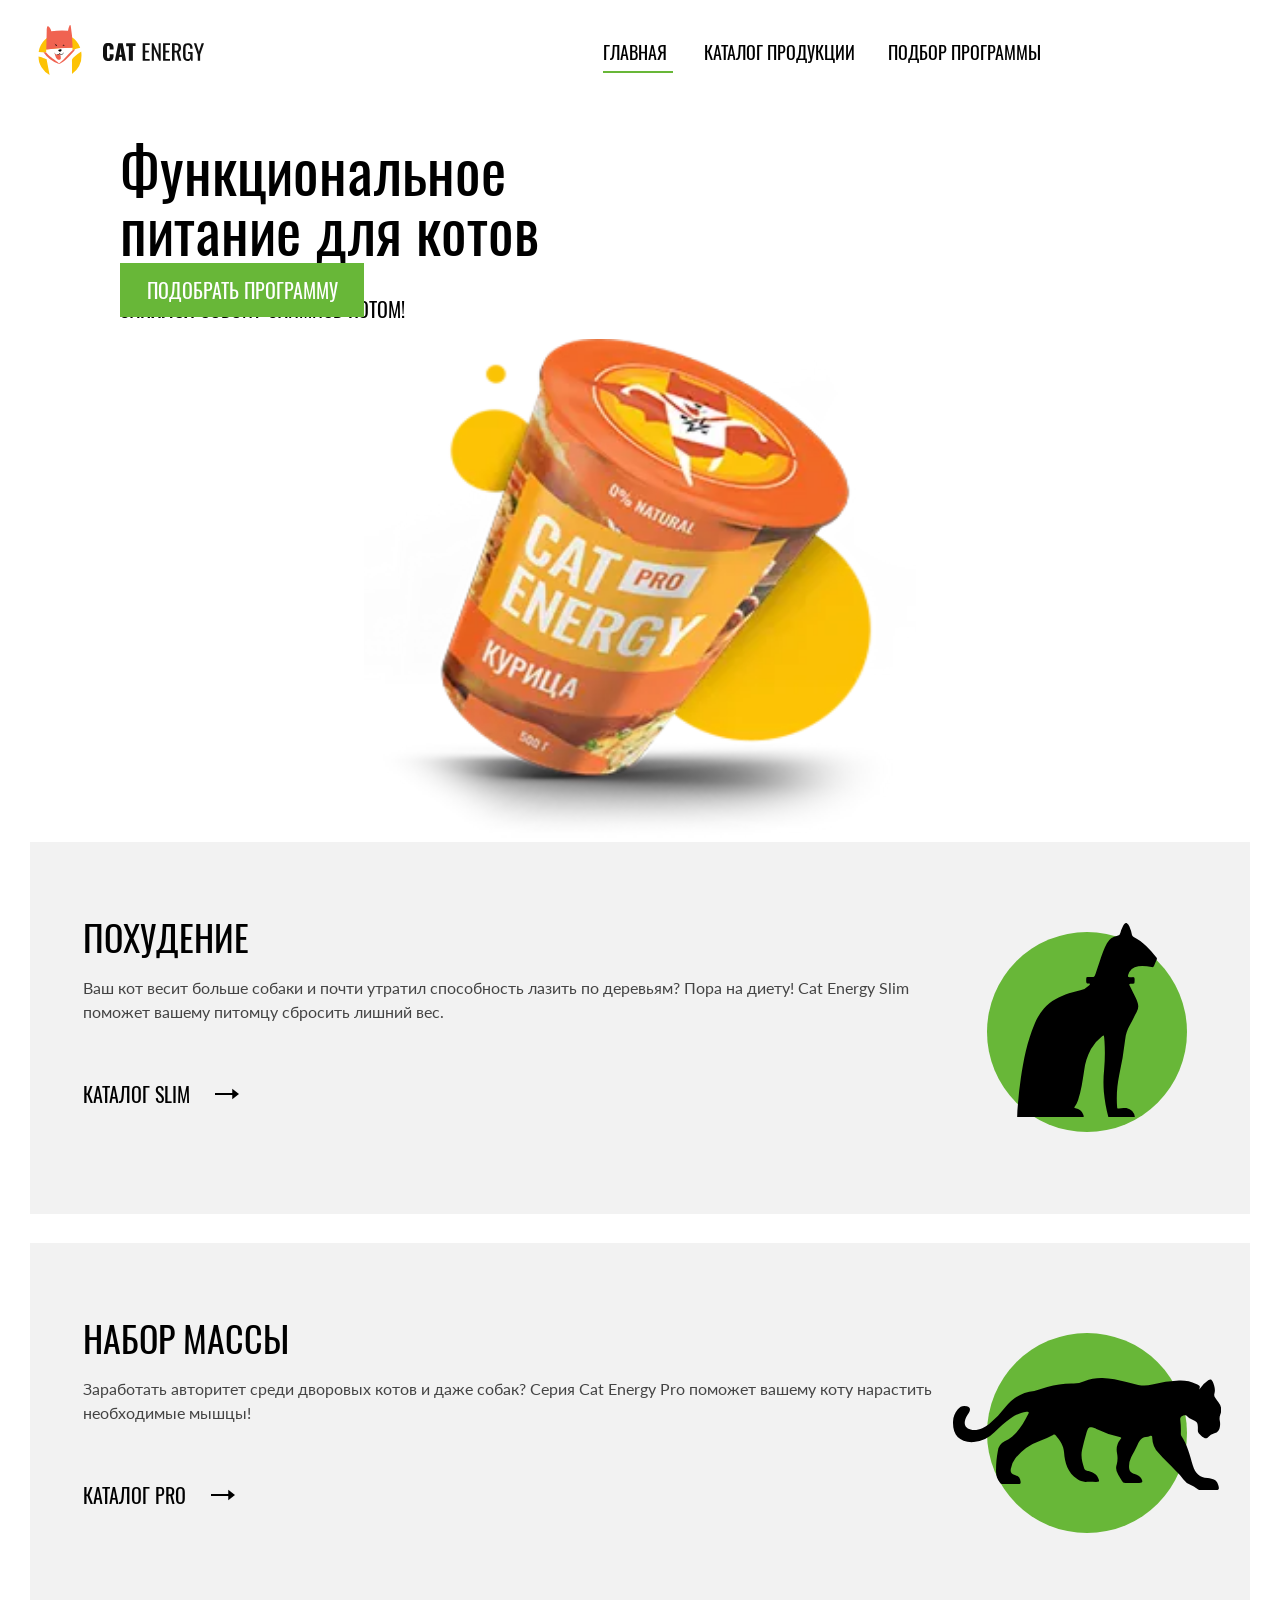
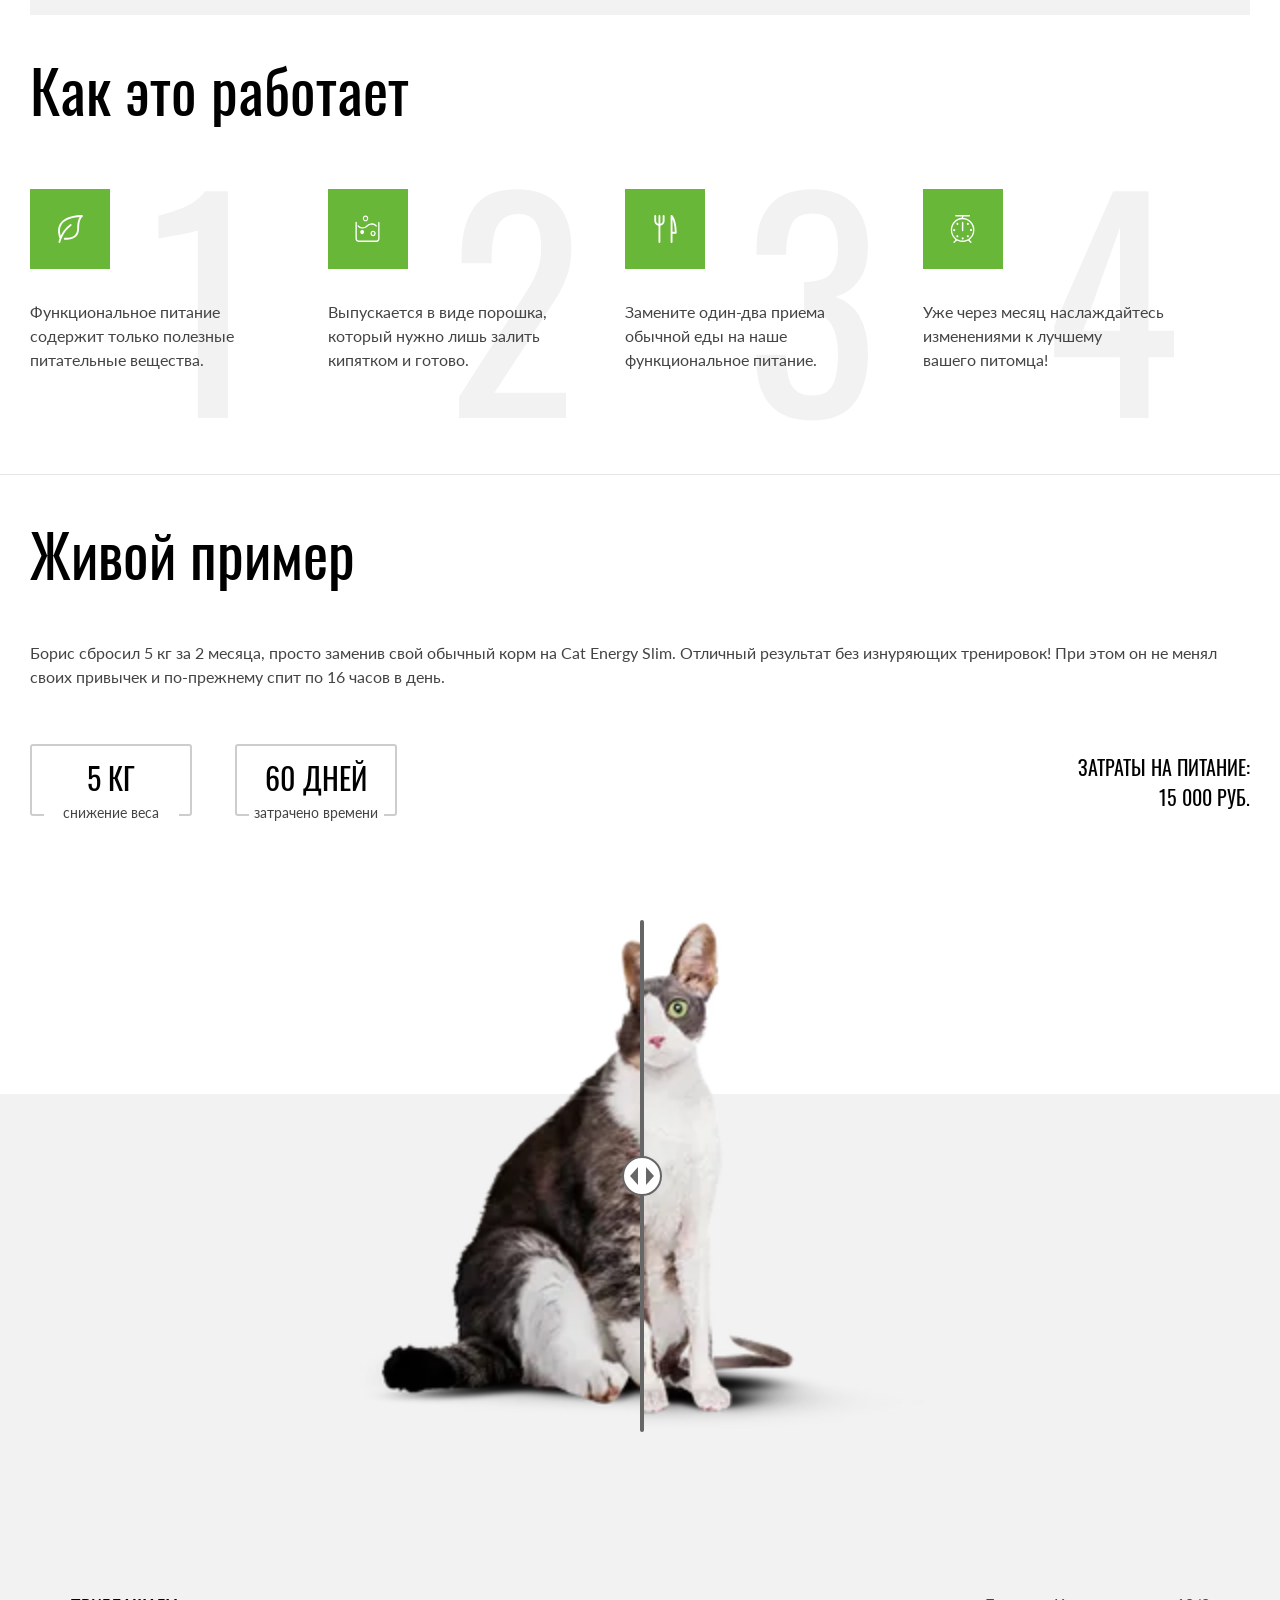
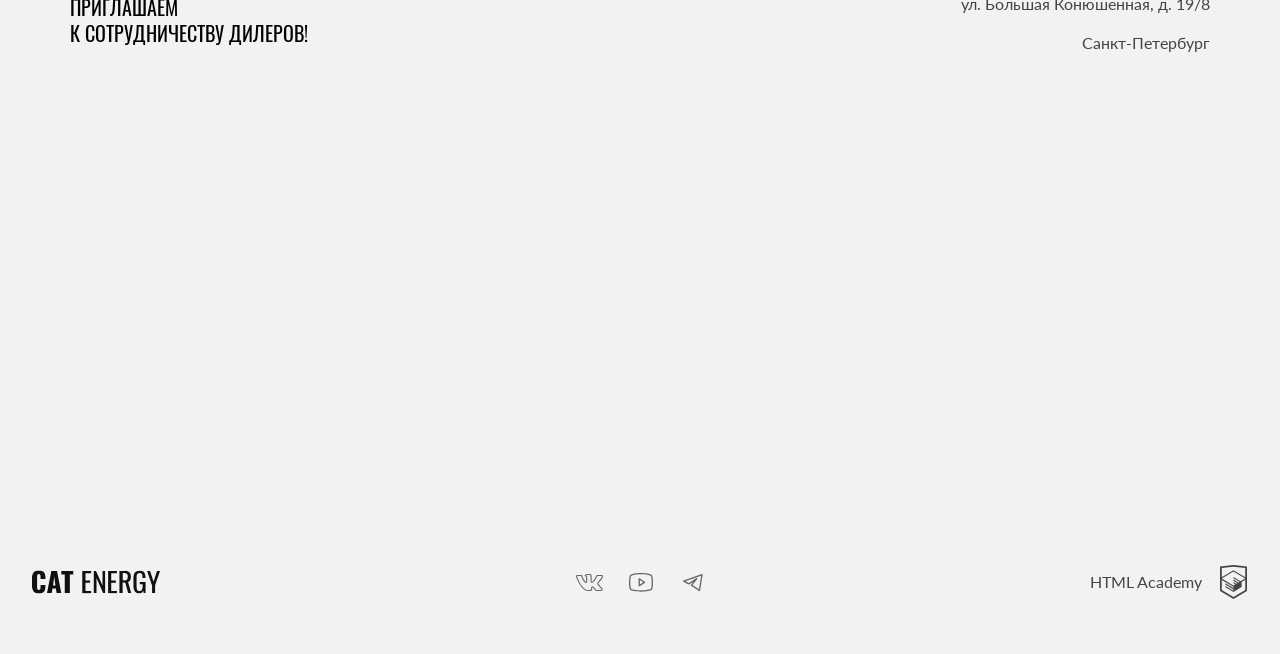
==== commit 9af1bc5d: "Deploying to gh-pages from @ atmosferazima/2488315-cat-energy-31@e0a7fc1f0de60b1179c26934bc14cbd8a51" ====
--- a/index.html
+++ b/index.html
@@ -1 +1 @@
-<!DOCTYPE html><html class="page" lang="ru"><head><meta charset="UTF-8"><title>Название проекта</title><meta name="viewport" content="width=device-width,initial-scale=1"><link rel="preload" href="fonts/lato/Lato-Regular.woff2" type="font/woff2" as="font" crossorigin="anonymous"><link rel="preload" href="fonts/oswald/oswaldregular.woff2" type="font/woff2" as="font" crossorigin="anonymous"><link rel="stylesheet" href="styles/styles.css"><link rel="icon" href="favicon.ico"><!-- 32×32 --><link rel="icon" href="favicons/icon.svg" type="image/svg+xml"><link rel="apple-touch-icon" href="favicons/apple.png"><!-- 180×180 --><link rel="manifest" href="manifest.webmanifest"><script src="scripts/index.js" defer="defer"></script></head><body class="page__body page__body--desk"><header class="header"><div class="header__wrapper"><a class="header__logo logo" href="#"><picture><source width="70" height="59" type="image/svg+xml" media="(min-width: 1440px)" srcset="images/logo-image-desktop.svg"><source width="60" height="50" type="image/svg+xml" media="(min-width: 768px)" srcset="images/logo-image-tablet.svg"><img class="logo__image" src="images/logo-image-mobile.svg" width="33" height="38" alt="Логотип Кэт Энерджи"></picture><img class="logo__text" src="images/logo-text-mobile.svg" width="101" height="18" alt="Название Кэт Энерджи"> </a><button class="header__toggle" type="button"><span class="visually-hidden">Открыть меню</span></button><nav class="header__nav nav"><ul class="nav__list"><li class="nav__item"><a class="nav__link nav__link--current" href="#">Главная</a></li><li class="nav__item"><a class="nav__link" href="catalog.html">Каталог продукции</a></li><li class="nav__item"><a class="nav__link" href="#">Подбор программы</a></li></ul></nav></div></header><main class="main-container"><div class="main-container__desktop"><section class="hero"><h1 class="hero__title">Функциональное<br>питание для котов</h1><span class="hero__text">Занялся собой? Займись котом!</span><div class="hero__prodict-image"><picture><source width="552" height="499" type="image/webp" media="(min-width: 1200px)" srcset="images/index-product-desktop@1x.webp, images/index-product-desktop@2x.webp 2x"><source width="709" height="609" type="image/webp" media="(min-width: 768px)" srcset="images/index-product-tablet@1x.webp, images/index-product-tablet@2x.webp 2x"><source type="image/webp" srcset="images/index-product-mobile@1x.webp, images/index-product-mobile@2x.webp 2x"><source width="552" height="499" type="image/png" media="(min-width: 1440px)" srcset="images/index-product-desktop@1x.png, images/index-product-desktop@2x.png 2x"><source width="709" height="609" type="image/png" media="(min-width: 768px)" srcset="images/index-product-tablet@1x.png, images/index-product-tablet@2x.png 2x"><img class="hero__image" src="images/index-product-mobile@1x.png" srcset="images/index-product-mobile@2x.png 2x" width="280" height="270" alt="Баночка продукта"></picture></div><a class="hero__button button" href="#">Подобрать программу</a></section></div><section class="offers"><div class="offers__wrapper"><ul class="offers__list"><li class="offers__item program program--slim"><h2 class="program__title">Похудение</h2><p class="program__text">Ваш кот весит больше собаки и почти утратил способность лазить по деревьям? Пора на диету! Cat Energy Slim поможет вашему питомцу сбросить лишний вес.</p><a class="program__catalog" href="#">Каталог Slim</a></li><li class="offers__item program program--pro"><h2 class="program__title">Набор массы</h2><p class="program__text">Заработать авторитет среди дворовых котов и даже собак? Серия Cat Energy Pro поможет вашему коту нарастить необходимые мышцы!</p><a class="program__catalog" href="#">Каталог Pro</a></li></ul></div></section><section class="advantages"><div class="advantages__wrapper"><h2 class="advantages__title">Как это работает</h2><ol class="advantages__list"><li class="advantages__item advantages__item--profit">Функциональное питание содержит только полезные питательные вещества.</li><li class="advantages__item advantages__item--powder">Выпускается в виде порошка, который нужно лишь залить кипятком и готово.</li><li class="advantages__item advantages__item--food">Замените один-два приема обычной еды на наше функциональное питание.</li><li class="advantages__item advantages__item--time">Уже через месяц наслаждайтесь изменениями к лучшему<br>вашего питомца!</li></ol></div></section><section class="example"><div class="example__wrapper"><div class="example__grid"><h2 class="example__title">Живой пример</h2><p class="example__text">Борис сбросил 5 кг за 2 месяца, просто заменив свой обычный корм на Cat Energy Slim. Отличный результат без изнуряющих тренировок! При этом он не менял своих привычек и по-прежнему спит по 16 часов в день.</p><div class="example__flex"><dl class="example__list result"><div class="result__item"><dt class="result__key">5 Кг</dt><dd class="result__value">снижение веса</dd></div><div class="result__item"><dt class="result__key">60 дней</dt><dd class="result__value">затрачено времени</dd></div></dl><dl class="price"><dt class="price__key">Затраты на питание:</dt><dd class="price__value">15 000 руб.</dd></dl></div></div><div class="example__compare compare"><picture><source width="560" height="512" type="image/webp" media="(min-width: 768px)" srcset="images/cat-before-tablet@1x.webp, images/cat-before-tablet@2x.webp 2x"><source width="560" height="512" type="image/png" media="(min-width: 768px)" srcset="images/cat-before-tablet@1x.png, images/cat-before-tablet@2x.png 2x"><source type="image/webp" srcset="images/cat-before-mobile@1x.webp, images/cat-before-mobile@2x.webp 2x"><img class="compare__image compare__image--fat" src="images/cat-before-mobile@1x.png" srcset="images/cat-before-mobile@2x.png 2x" width="280" height="256" alt="Котик упитанный"></picture><button class="compare__button" type="button"><span class="visually-hidden">Посмотреть пример</span></button><picture><source width="560" height="512" type="image/webp" media="(min-width: 768px)" srcset="images/cat-after-tablet@1x.webp, images/cat-after-tablet@2x.webp 2x"><source width="560" height="512" type="image/png" media="(min-width: 768px)" srcset="images/cat-after-tablet@1x.png, images/cat-after-tablet@2x.png 2x"><source type="image/webp" srcset="images/cat-after-mobile@1x.webp, images/cat-after-mobile@2x.webp 2x"><img class="compare__image compare__image--slim" src="images/cat-after-mobile@1x.png" srcset="images/cat-after-mobile@2x.png 2x" width="280" height="256" alt="Котик стройный"></picture></div></div></section><div class="adress adress-wrapper"><section class="adress__inner"><h2 class="adress__partnership">Приглашаем<br>к сотрудничеству дилеров!</h2><p class="adress__text"><span>ул. Большая Конюшенная, д. 19/8</span> <span class="adress__city">Санкт-Петербург</span></p></section><div class="adress__image"><noscript><picture><source width="1440" height="400" type="image/webp" media="(min-width: 1440px)" srcset="images/location-desktop@1x.webp, images/location-desktop@2x.webp 2x"><source width="768" height="400" type="image/webp" media="(min-width: 768px)" srcset="images/location-tablet@1x.webp, images/location-tablet@2x.webp 2x"><source type="image/webp" srcset="images/location-mobile@1x.webp, images/location-mobile@2x.webp 2x"><source width="1440" height="400" type="image/png" media="(min-width: 1440px)" srcset="images/location-desktop@1x.png, images/location-desktop@2x.png 2x"><source width="768" height="400" type="image/png" media="(min-width: 768px)" srcset="images/location-tablet@1x.png, images/location-tablet@2x.png 2x"><img class="adress__location" src="images/location-mobile@1x.png" srcset="images/location-mobile@2x.png 2x" width="320" height="362" alt="Месторасположение на карте"></picture></noscript><div class="adress__online"><iframe class="adress__online adress__online--map" src="https://yandex.ru/map-widget/v1/?um=constructor%3A0fdb1c5dfb9f3c34e1f1362539d3a3e611ed2d3d4f666ad9c6ae9284580a4cb1&amp;source=constructor" width="320" height="362" title="Адрес офиса компании: г. Санкт-Петербург, ул. Большая Конюшенная, д. 19/8" loading="lazy"></iframe></div></div></div></main><footer class="footer"><div class="footer__wrapper"><a class="footer__logo logo" href="#"><img class="logo__text" src="images/logo-text-mobile.svg" width="128" height="24" alt="Логотип Компании"></a><ul class="footer__socials socials"><li class="socials__item"><a class="socials__link socials__link--vk" href="https://vk.com/htmlacademy"><span class="visually-hidden">В Контакте</span></a></li><li class="socials__item"><a class="socials__link socials__link--utube" href="https://www.youtube.com/user/htmlacademyru"><span class="visually-hidden">Ютуб</span></a></li><li class="socials__item"><a class="socials__link socials__link--telegram" href="https://t.me/htmlacademy"><span class="visually-hidden">Телеграм</span></a></li></ul><a class="footer__academy footer__academy--link academylogo" href="https://htmlacademy.ru/intensive/adaptive" target="_blank" rel="noreferrer noopener" aria-label="Сайт HTML Academy">HTML Academy <span class="visually-hidden">Логотип разработчика сайта</span></a></div></footer></body></html>+<!DOCTYPE html><html class="page" lang="ru"><head><meta charset="UTF-8"><title>Название проекта</title><meta name="viewport" content="width=device-width,initial-scale=1"><link rel="preload" href="fonts/lato/Lato-Regular.woff2" type="font/woff2" as="font" crossorigin="anonymous"><link rel="preload" href="fonts/oswald/oswaldregular.woff2" type="font/woff2" as="font" crossorigin="anonymous"><link rel="stylesheet" href="styles/styles.css"><link rel="icon" href="favicon.ico"><!-- 32×32 --><link rel="icon" href="favicons/icon.svg" type="image/svg+xml"><link rel="apple-touch-icon" href="favicons/apple.png"><!-- 180×180 --><link rel="manifest" href="manifest.webmanifest"><script src="scripts/index.js" defer="defer"></script></head><body class="page__body page__body--desk"><header class="header" data-test="header"><div class="header__wrapper"><a class="header__logo logo" href="#"><picture><source width="70" height="59" type="image/svg+xml" media="(min-width: 1440px)" srcset="images/logo-image-desktop.svg"><source width="60" height="50" type="image/svg+xml" media="(min-width: 768px)" srcset="images/logo-image-tablet.svg"><img class="logo__image" src="images/logo-image-mobile.svg" width="33" height="38" alt="Логотип Кэт Энерджи"></picture><img class="logo__text" src="images/logo-text-mobile.svg" width="101" height="18" alt="Название Кэт Энерджи"> </a><button class="header__toggle" type="button"><span class="visually-hidden">Открыть меню</span></button><nav class="header__nav nav"><ul class="nav__list"><li class="nav__item"><a class="nav__link nav__link--current" href="#">Главная</a></li><li class="nav__item"><a class="nav__link" href="catalog.html">Каталог продукции</a></li><li class="nav__item"><a class="nav__link" href="#">Подбор программы</a></li></ul></nav></div></header><main class="main-container"><div class="main-container__desktop" data-test="hero"><section class="hero"><h1 class="hero__title">Функциональное<br>питание для котов</h1><span class="hero__text">Занялся собой? Займись котом!</span><div class="hero__prodict-image"><picture><source width="552" height="499" type="image/webp" media="(min-width: 1200px)" srcset="images/index-product-desktop@1x.webp, images/index-product-desktop@2x.webp 2x"><source width="709" height="609" type="image/webp" media="(min-width: 768px)" srcset="images/index-product-tablet@1x.webp, images/index-product-tablet@2x.webp 2x"><source type="image/webp" srcset="images/index-product-mobile@1x.webp, images/index-product-mobile@2x.webp 2x"><source width="552" height="499" type="image/png" media="(min-width: 1440px)" srcset="images/index-product-desktop@1x.png, images/index-product-desktop@2x.png 2x"><source width="709" height="609" type="image/png" media="(min-width: 768px)" srcset="images/index-product-tablet@1x.png, images/index-product-tablet@2x.png 2x"><img class="hero__image" src="images/index-product-mobile@1x.png" srcset="images/index-product-mobile@2x.png 2x" width="280" height="270" alt="Баночка продукта"></picture></div><a class="hero__button button" href="#">Подобрать программу</a></section></div><section class="offers" data-test="programs"><div class="offers__wrapper"><ul class="offers__list"><li class="offers__item program program--slim"><h2 class="program__title">Похудение</h2><p class="program__text">Ваш кот весит больше собаки и почти утратил способность лазить по деревьям? Пора на диету! Cat Energy Slim поможет вашему питомцу сбросить лишний вес.</p><a class="program__catalog" href="#">Каталог Slim</a></li><li class="offers__item program program--pro"><h2 class="program__title">Набор массы</h2><p class="program__text">Заработать авторитет среди дворовых котов и даже собак? Серия Cat Energy Pro поможет вашему коту нарастить необходимые мышцы!</p><a class="program__catalog" href="#">Каталог Pro</a></li></ul></div></section><section class="advantages" data-test="features"><div class="advantages__wrapper"><h2 class="advantages__title">Как это работает</h2><ol class="advantages__list"><li class="advantages__item advantages__item--profit">Функциональное питание содержит только полезные питательные вещества.</li><li class="advantages__item advantages__item--powder">Выпускается в виде порошка, который нужно лишь залить кипятком и готово.</li><li class="advantages__item advantages__item--food">Замените один-два приема обычной еды на наше функциональное питание.</li><li class="advantages__item advantages__item--time">Уже через месяц наслаждайтесь изменениями к лучшему<br>вашего питомца!</li></ol></div></section><section class="example" data-test="proof"><div class="example__wrapper"><div class="example__grid"><h2 class="example__title">Живой пример</h2><p class="example__text">Борис сбросил 5 кг за 2 месяца, просто заменив свой обычный корм на Cat Energy Slim. Отличный результат без изнуряющих тренировок! При этом он не менял своих привычек и по-прежнему спит по 16 часов в день.</p><div class="example__flex"><dl class="example__list result"><div class="result__item"><dt class="result__key">5 Кг</dt><dd class="result__value">снижение веса</dd></div><div class="result__item"><dt class="result__key">60 дней</dt><dd class="result__value">затрачено времени</dd></div></dl><dl class="price"><dt class="price__key">Затраты на питание:</dt><dd class="price__value">15 000 руб.</dd></dl></div></div><div class="example__compare compare"><picture><source width="560" height="512" type="image/webp" media="(min-width: 768px)" srcset="images/cat-before-tablet@1x.webp, images/cat-before-tablet@2x.webp 2x"><source width="560" height="512" type="image/png" media="(min-width: 768px)" srcset="images/cat-before-tablet@1x.png, images/cat-before-tablet@2x.png 2x"><source type="image/webp" srcset="images/cat-before-mobile@1x.webp, images/cat-before-mobile@2x.webp 2x"><img class="compare__image compare__image--fat" src="images/cat-before-mobile@1x.png" srcset="images/cat-before-mobile@2x.png 2x" width="280" height="256" alt="Котик упитанный"></picture><button class="compare__button" type="button"><span class="visually-hidden">Посмотреть пример</span></button><picture><source width="560" height="512" type="image/webp" media="(min-width: 768px)" srcset="images/cat-after-tablet@1x.webp, images/cat-after-tablet@2x.webp 2x"><source width="560" height="512" type="image/png" media="(min-width: 768px)" srcset="images/cat-after-tablet@1x.png, images/cat-after-tablet@2x.png 2x"><source type="image/webp" srcset="images/cat-after-mobile@1x.webp, images/cat-after-mobile@2x.webp 2x"><img class="compare__image compare__image--slim" src="images/cat-after-mobile@1x.png" srcset="images/cat-after-mobile@2x.png 2x" width="280" height="256" alt="Котик стройный"></picture></div></div></section><div class="adress adress-wrapper" data-test="contacts"><section class="adress__inner"><h2 class="adress__partnership">Приглашаем<br>к сотрудничеству дилеров!</h2><p class="adress__text"><span>ул. Большая Конюшенная, д. 19/8</span> <span class="adress__city">Санкт-Петербург</span></p></section><div class="adress__image"><noscript><picture><source width="1440" height="400" type="image/webp" media="(min-width: 1440px)" srcset="images/location-desktop@1x.webp, images/location-desktop@2x.webp 2x"><source width="768" height="400" type="image/webp" media="(min-width: 768px)" srcset="images/location-tablet@1x.webp, images/location-tablet@2x.webp 2x"><source type="image/webp" srcset="images/location-mobile@1x.webp, images/location-mobile@2x.webp 2x"><source width="1440" height="400" type="image/png" media="(min-width: 1440px)" srcset="images/location-desktop@1x.png, images/location-desktop@2x.png 2x"><source width="768" height="400" type="image/png" media="(min-width: 768px)" srcset="images/location-tablet@1x.png, images/location-tablet@2x.png 2x"><img class="adress__location" src="images/location-mobile@1x.png" srcset="images/location-mobile@2x.png 2x" width="320" height="362" alt="Месторасположение на карте"></picture></noscript><div class="adress__online"><iframe class="adress__online adress__online--map" src="https://yandex.ru/map-widget/v1/?um=constructor%3A0fdb1c5dfb9f3c34e1f1362539d3a3e611ed2d3d4f666ad9c6ae9284580a4cb1&amp;source=constructor" width="320" height="362" title="Адрес офиса компании: г. Санкт-Петербург, ул. Большая Конюшенная, д. 19/8" loading="lazy"></iframe></div></div></div></main><footer class="footer" data-test="footer"><div class="footer__wrapper"><a class="footer__logo logo" href="#"><img class="logo__text" src="images/logo-text-mobile.svg" width="128" height="24" alt="Логотип Компании"></a><ul class="footer__socials socials"><li class="socials__item"><a class="socials__link socials__link--vk" href="https://vk.com/htmlacademy"><span class="visually-hidden">В Контакте</span></a></li><li class="socials__item"><a class="socials__link socials__link--utube" href="https://www.youtube.com/user/htmlacademyru"><span class="visually-hidden">Ютуб</span></a></li><li class="socials__item"><a class="socials__link socials__link--telegram" href="https://t.me/htmlacademy"><span class="visually-hidden">Телеграм</span></a></li></ul><a class="footer__academy footer__academy--link academylogo" href="https://htmlacademy.ru/intensive/adaptive" target="_blank" rel="noreferrer noopener" aria-label="Сайт HTML Academy">HTML Academy <span class="visually-hidden">Логотип разработчика сайта</span></a></div></footer></body></html>
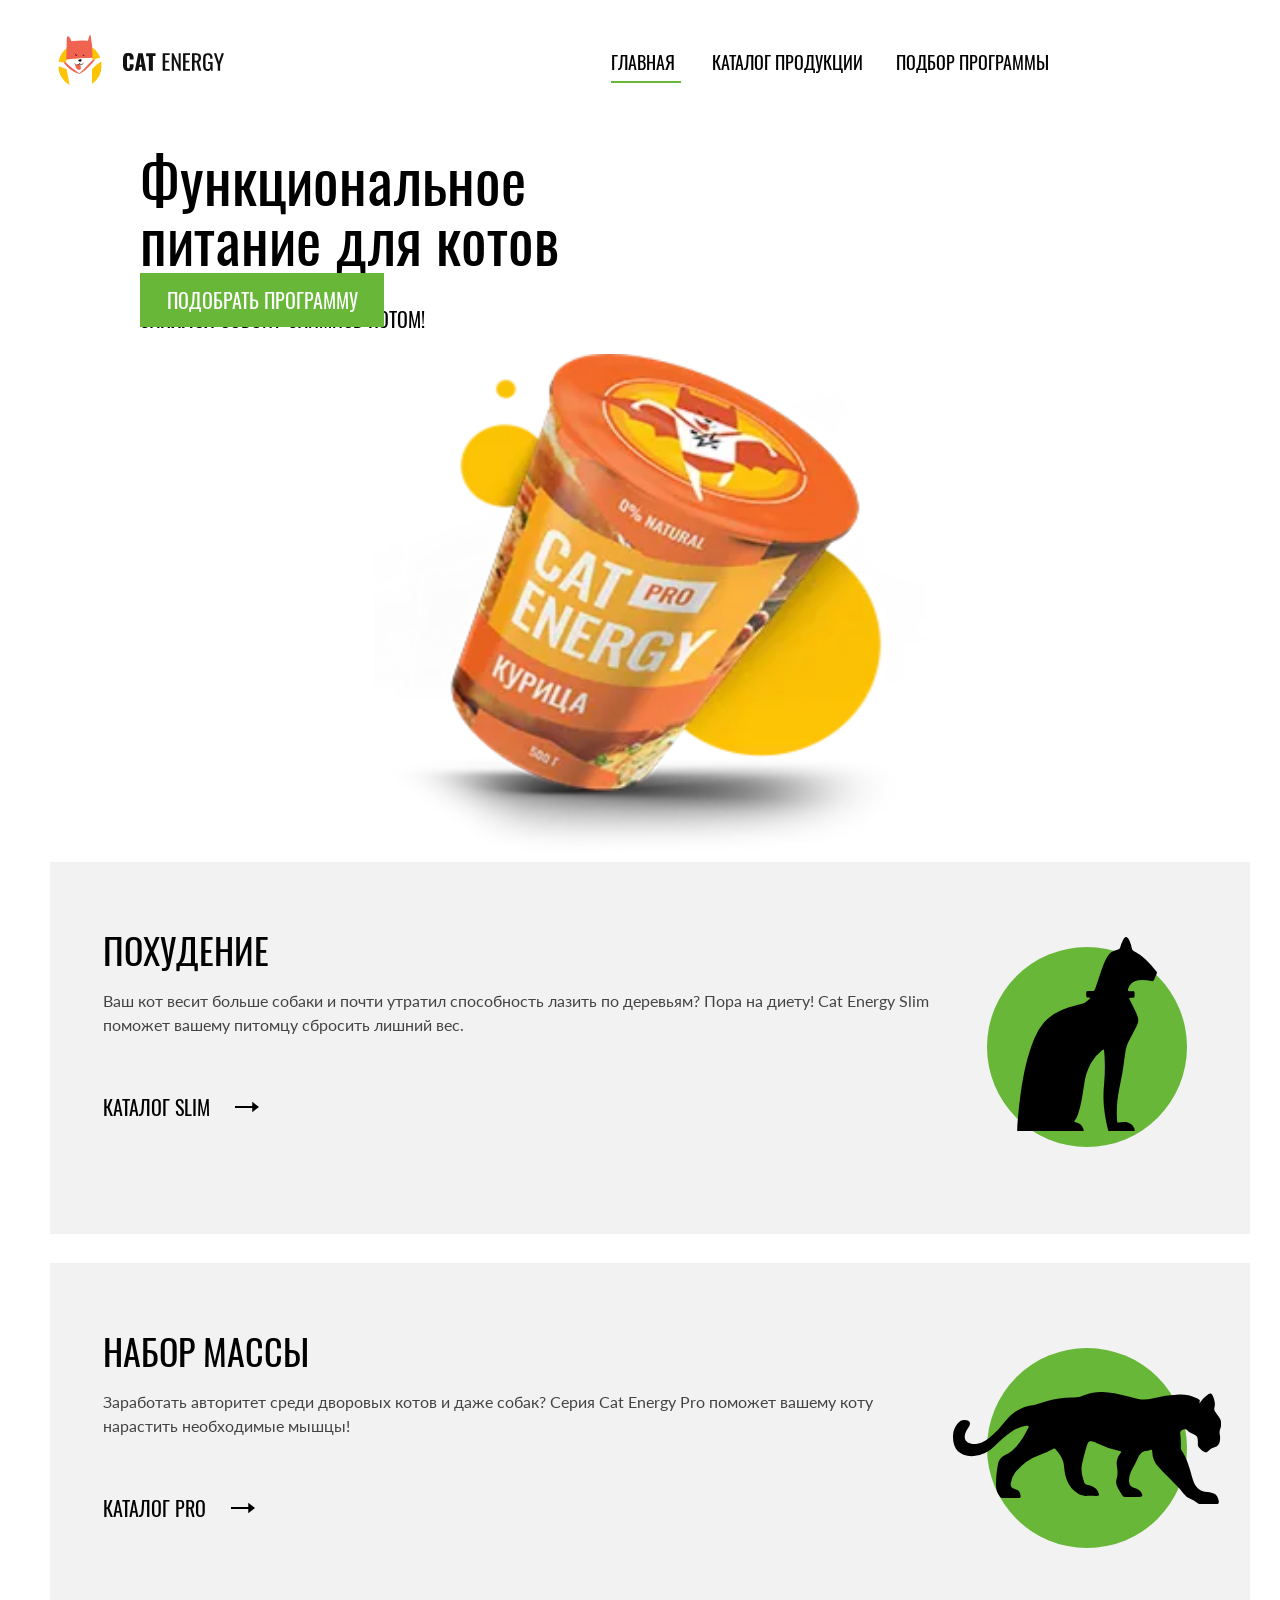
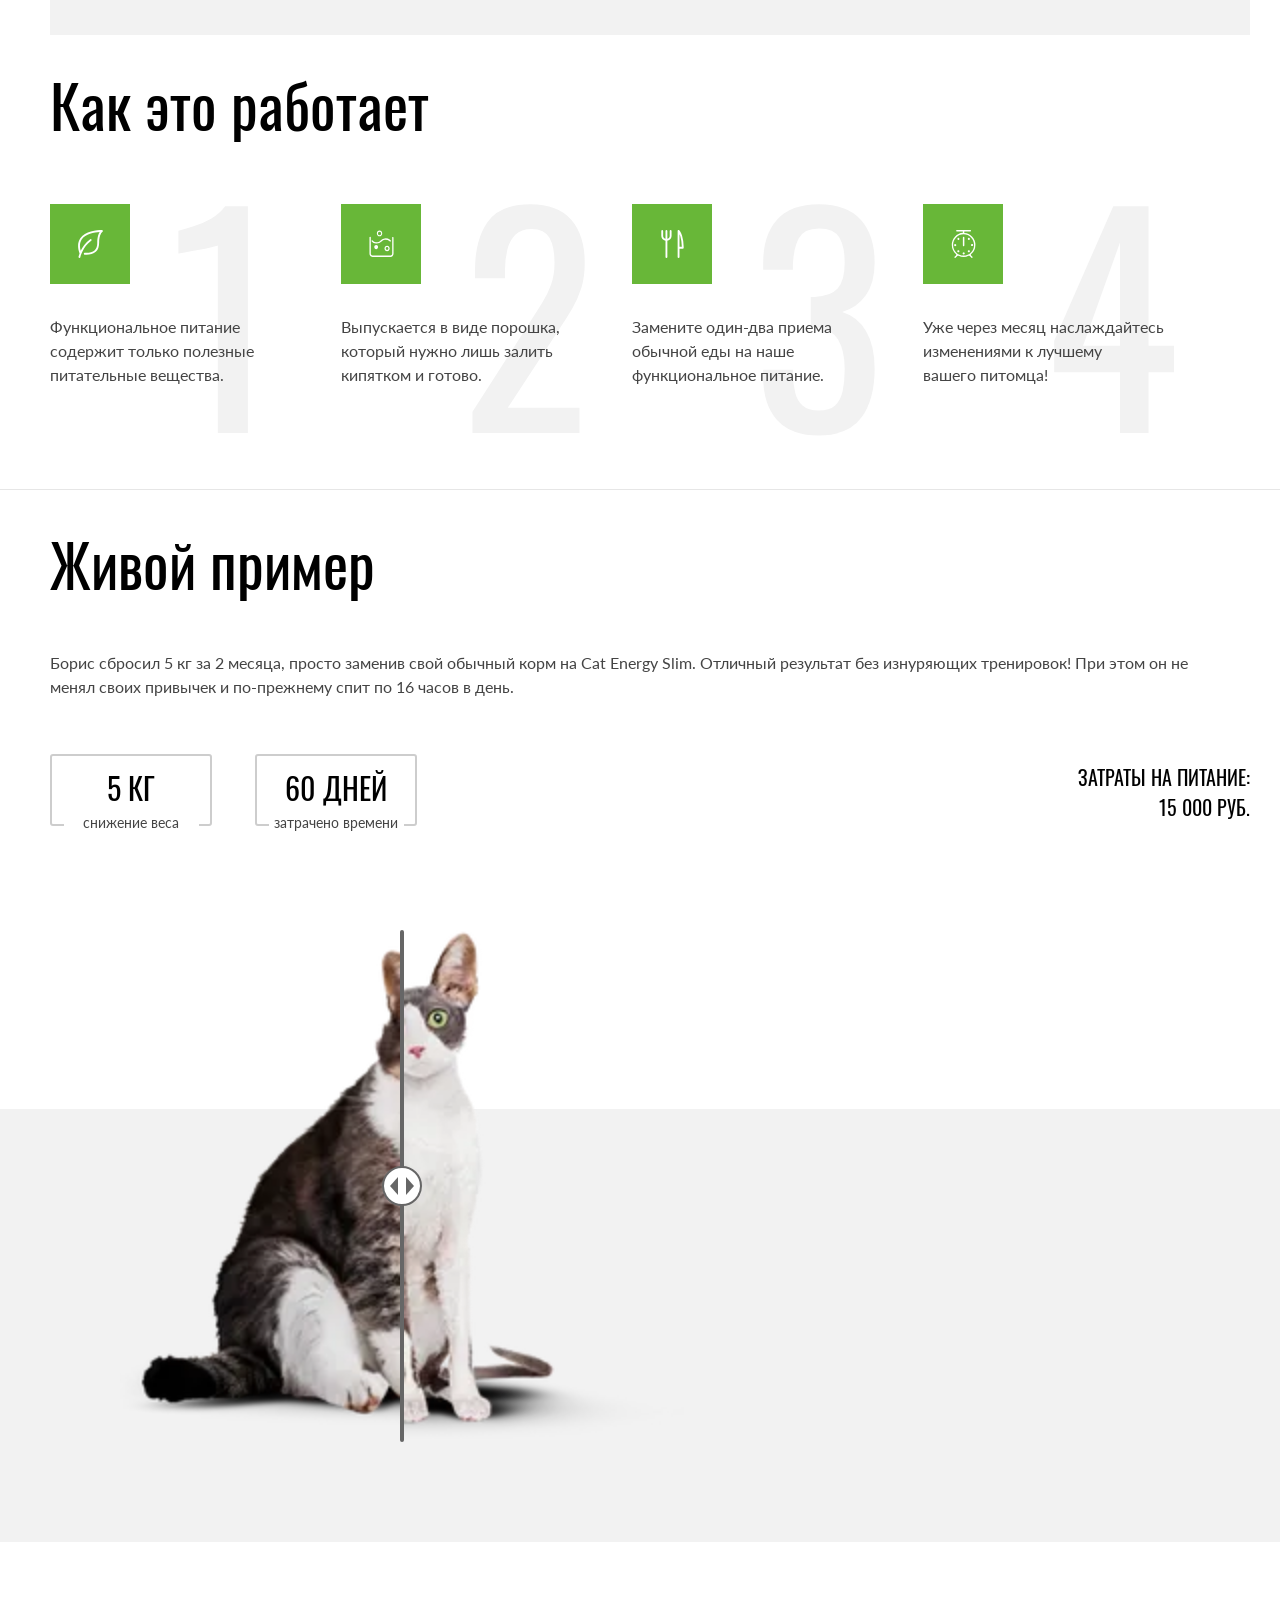
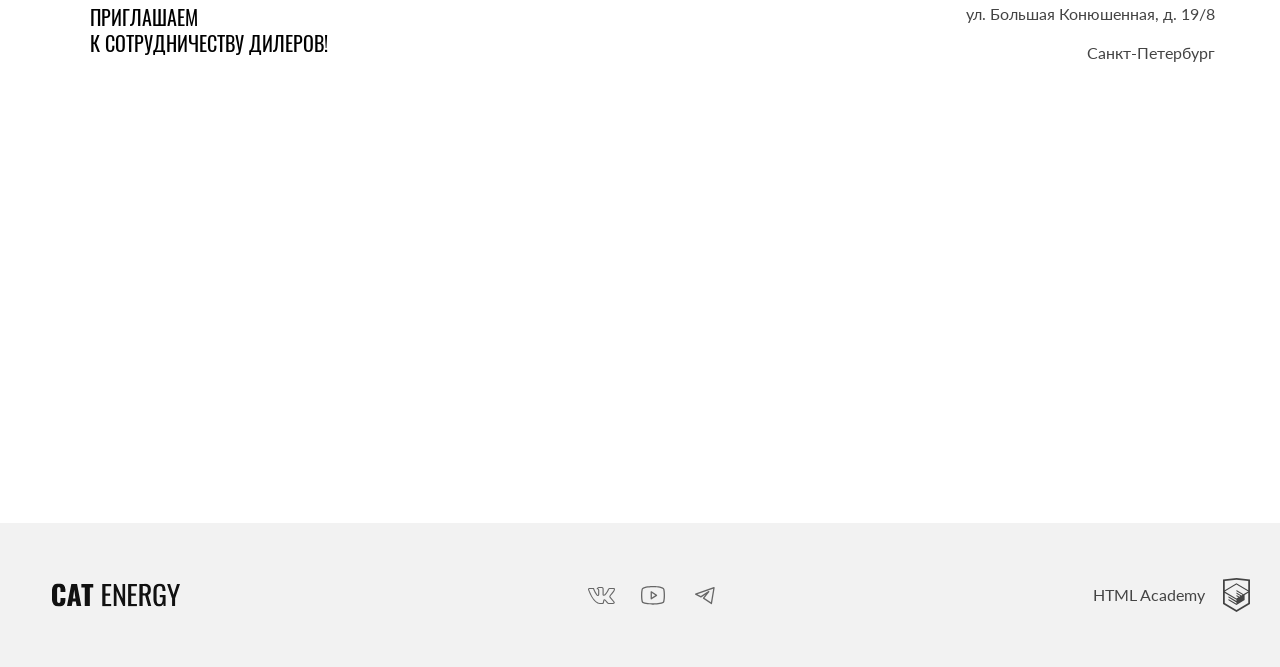
==== commit 3b2c3f55: "Deploying to gh-pages from @ atmosferazima/2488315-cat-energy-31@16f9ec116366f7f2f8754f1dd0c0b772ca1" ====
--- a/index.html
+++ b/index.html
@@ -1 +1 @@
-<!DOCTYPE html><html class="page" lang="ru"><head><meta charset="UTF-8"><title>Название проекта</title><meta name="viewport" content="width=device-width,initial-scale=1"><link rel="preload" href="fonts/lato/Lato-Regular.woff2" type="font/woff2" as="font" crossorigin="anonymous"><link rel="preload" href="fonts/oswald/oswaldregular.woff2" type="font/woff2" as="font" crossorigin="anonymous"><link rel="stylesheet" href="styles/styles.css"><link rel="icon" href="favicon.ico"><!-- 32×32 --><link rel="icon" href="favicons/icon.svg" type="image/svg+xml"><link rel="apple-touch-icon" href="favicons/apple.png"><!-- 180×180 --><link rel="manifest" href="manifest.webmanifest"><script src="scripts/index.js" defer="defer"></script></head><body class="page__body page__body--desk"><header class="header" data-test="header"><div class="header__wrapper"><a class="header__logo logo" href="#"><picture><source width="70" height="59" type="image/svg+xml" media="(min-width: 1440px)" srcset="images/logo-image-desktop.svg"><source width="60" height="50" type="image/svg+xml" media="(min-width: 768px)" srcset="images/logo-image-tablet.svg"><img class="logo__image" src="images/logo-image-mobile.svg" width="33" height="38" alt="Логотип Кэт Энерджи"></picture><img class="logo__text" src="images/logo-text-mobile.svg" width="101" height="18" alt="Название Кэт Энерджи"> </a><button class="header__toggle" type="button"><span class="visually-hidden">Открыть меню</span></button><nav class="header__nav nav"><ul class="nav__list"><li class="nav__item"><a class="nav__link nav__link--current" href="#">Главная</a></li><li class="nav__item"><a class="nav__link" href="catalog.html">Каталог продукции</a></li><li class="nav__item"><a class="nav__link" href="#">Подбор программы</a></li></ul></nav></div></header><main class="main-container"><div class="main-container__desktop" data-test="hero"><section class="hero"><h1 class="hero__title">Функциональное<br>питание для котов</h1><span class="hero__text">Занялся собой? Займись котом!</span><div class="hero__prodict-image"><picture><source width="552" height="499" type="image/webp" media="(min-width: 1200px)" srcset="images/index-product-desktop@1x.webp, images/index-product-desktop@2x.webp 2x"><source width="709" height="609" type="image/webp" media="(min-width: 768px)" srcset="images/index-product-tablet@1x.webp, images/index-product-tablet@2x.webp 2x"><source type="image/webp" srcset="images/index-product-mobile@1x.webp, images/index-product-mobile@2x.webp 2x"><source width="552" height="499" type="image/png" media="(min-width: 1440px)" srcset="images/index-product-desktop@1x.png, images/index-product-desktop@2x.png 2x"><source width="709" height="609" type="image/png" media="(min-width: 768px)" srcset="images/index-product-tablet@1x.png, images/index-product-tablet@2x.png 2x"><img class="hero__image" src="images/index-product-mobile@1x.png" srcset="images/index-product-mobile@2x.png 2x" width="280" height="270" alt="Баночка продукта"></picture></div><a class="hero__button button" href="#">Подобрать программу</a></section></div><section class="offers" data-test="programs"><div class="offers__wrapper"><ul class="offers__list"><li class="offers__item program program--slim"><h2 class="program__title">Похудение</h2><p class="program__text">Ваш кот весит больше собаки и почти утратил способность лазить по деревьям? Пора на диету! Cat Energy Slim поможет вашему питомцу сбросить лишний вес.</p><a class="program__catalog" href="#">Каталог Slim</a></li><li class="offers__item program program--pro"><h2 class="program__title">Набор массы</h2><p class="program__text">Заработать авторитет среди дворовых котов и даже собак? Серия Cat Energy Pro поможет вашему коту нарастить необходимые мышцы!</p><a class="program__catalog" href="#">Каталог Pro</a></li></ul></div></section><section class="advantages" data-test="features"><div class="advantages__wrapper"><h2 class="advantages__title">Как это работает</h2><ol class="advantages__list"><li class="advantages__item advantages__item--profit">Функциональное питание содержит только полезные питательные вещества.</li><li class="advantages__item advantages__item--powder">Выпускается в виде порошка, который нужно лишь залить кипятком и готово.</li><li class="advantages__item advantages__item--food">Замените один-два приема обычной еды на наше функциональное питание.</li><li class="advantages__item advantages__item--time">Уже через месяц наслаждайтесь изменениями к лучшему<br>вашего питомца!</li></ol></div></section><section class="example" data-test="proof"><div class="example__wrapper"><div class="example__grid"><h2 class="example__title">Живой пример</h2><p class="example__text">Борис сбросил 5 кг за 2 месяца, просто заменив свой обычный корм на Cat Energy Slim. Отличный результат без изнуряющих тренировок! При этом он не менял своих привычек и по-прежнему спит по 16 часов в день.</p><div class="example__flex"><dl class="example__list result"><div class="result__item"><dt class="result__key">5 Кг</dt><dd class="result__value">снижение веса</dd></div><div class="result__item"><dt class="result__key">60 дней</dt><dd class="result__value">затрачено времени</dd></div></dl><dl class="price"><dt class="price__key">Затраты на питание:</dt><dd class="price__value">15 000 руб.</dd></dl></div></div><div class="example__compare compare"><picture><source width="560" height="512" type="image/webp" media="(min-width: 768px)" srcset="images/cat-before-tablet@1x.webp, images/cat-before-tablet@2x.webp 2x"><source width="560" height="512" type="image/png" media="(min-width: 768px)" srcset="images/cat-before-tablet@1x.png, images/cat-before-tablet@2x.png 2x"><source type="image/webp" srcset="images/cat-before-mobile@1x.webp, images/cat-before-mobile@2x.webp 2x"><img class="compare__image compare__image--fat" src="images/cat-before-mobile@1x.png" srcset="images/cat-before-mobile@2x.png 2x" width="280" height="256" alt="Котик упитанный"></picture><button class="compare__button" type="button"><span class="visually-hidden">Посмотреть пример</span></button><picture><source width="560" height="512" type="image/webp" media="(min-width: 768px)" srcset="images/cat-after-tablet@1x.webp, images/cat-after-tablet@2x.webp 2x"><source width="560" height="512" type="image/png" media="(min-width: 768px)" srcset="images/cat-after-tablet@1x.png, images/cat-after-tablet@2x.png 2x"><source type="image/webp" srcset="images/cat-after-mobile@1x.webp, images/cat-after-mobile@2x.webp 2x"><img class="compare__image compare__image--slim" src="images/cat-after-mobile@1x.png" srcset="images/cat-after-mobile@2x.png 2x" width="280" height="256" alt="Котик стройный"></picture></div></div></section><div class="adress adress-wrapper" data-test="contacts"><section class="adress__inner"><h2 class="adress__partnership">Приглашаем<br>к сотрудничеству дилеров!</h2><p class="adress__text"><span>ул. Большая Конюшенная, д. 19/8</span> <span class="adress__city">Санкт-Петербург</span></p></section><div class="adress__image"><noscript><picture><source width="1440" height="400" type="image/webp" media="(min-width: 1440px)" srcset="images/location-desktop@1x.webp, images/location-desktop@2x.webp 2x"><source width="768" height="400" type="image/webp" media="(min-width: 768px)" srcset="images/location-tablet@1x.webp, images/location-tablet@2x.webp 2x"><source type="image/webp" srcset="images/location-mobile@1x.webp, images/location-mobile@2x.webp 2x"><source width="1440" height="400" type="image/png" media="(min-width: 1440px)" srcset="images/location-desktop@1x.png, images/location-desktop@2x.png 2x"><source width="768" height="400" type="image/png" media="(min-width: 768px)" srcset="images/location-tablet@1x.png, images/location-tablet@2x.png 2x"><img class="adress__location" src="images/location-mobile@1x.png" srcset="images/location-mobile@2x.png 2x" width="320" height="362" alt="Месторасположение на карте"></picture></noscript><div class="adress__online"><iframe class="adress__online adress__online--map" src="https://yandex.ru/map-widget/v1/?um=constructor%3A0fdb1c5dfb9f3c34e1f1362539d3a3e611ed2d3d4f666ad9c6ae9284580a4cb1&amp;source=constructor" width="320" height="362" title="Адрес офиса компании: г. Санкт-Петербург, ул. Большая Конюшенная, д. 19/8" loading="lazy"></iframe></div></div></div></main><footer class="footer" data-test="footer"><div class="footer__wrapper"><a class="footer__logo logo" href="#"><img class="logo__text" src="images/logo-text-mobile.svg" width="128" height="24" alt="Логотип Компании"></a><ul class="footer__socials socials"><li class="socials__item"><a class="socials__link socials__link--vk" href="https://vk.com/htmlacademy"><span class="visually-hidden">В Контакте</span></a></li><li class="socials__item"><a class="socials__link socials__link--utube" href="https://www.youtube.com/user/htmlacademyru"><span class="visually-hidden">Ютуб</span></a></li><li class="socials__item"><a class="socials__link socials__link--telegram" href="https://t.me/htmlacademy"><span class="visually-hidden">Телеграм</span></a></li></ul><a class="footer__academy footer__academy--link academylogo" href="https://htmlacademy.ru/intensive/adaptive" target="_blank" rel="noreferrer noopener" aria-label="Сайт HTML Academy">HTML Academy <span class="visually-hidden">Логотип разработчика сайта</span></a></div></footer></body></html>+<!DOCTYPE html><html class="page" lang="ru"><head><meta charset="UTF-8"><title>Название проекта</title><meta name="viewport" content="width=device-width,initial-scale=1"><link rel="preload" href="fonts/lato/Lato-Regular.woff2" type="font/woff2" as="font" crossorigin="anonymous"><link rel="preload" href="fonts/oswald/oswaldregular.woff2" type="font/woff2" as="font" crossorigin="anonymous"><link rel="stylesheet" href="styles/styles.css"><link rel="icon" href="favicon.ico"><!-- 32×32 --><link rel="icon" href="favicons/icon.svg" type="image/svg+xml"><link rel="apple-touch-icon" href="favicons/apple.png"><!-- 180×180 --><link rel="manifest" href="manifest.webmanifest"><script src="scripts/index.js" defer="defer"></script></head><body class="page__body page__body--desk"><header class="header" data-test="header"><div class="header__wrapper"><a class="header__logo logo" href="#"><picture><source width="70" height="59" type="image/svg+xml" media="(min-width: 1440px)" srcset="images/logo-image-desktop.svg"><source width="60" height="50" type="image/svg+xml" media="(min-width: 768px)" srcset="images/logo-image-tablet.svg"><img class="logo__image" src="images/logo-image-mobile.svg" width="33" height="38" alt="Логотип Кэт Энерджи"></picture><img class="logo__text" src="images/logo-text-mobile.svg" width="101" height="18" alt="Название Кэт Энерджи"> </a><button class="header__toggle header__toggle--close" type="button"><span class="visually-hidden">Открыть меню</span></button><nav class="header__nav nav"><ul class="nav__list"><li class="nav__item"><a class="nav__link nav__link--current" href="#">Главная</a></li><li class="nav__item"><a class="nav__link" href="catalog.html">Каталог продукции</a></li><li class="nav__item"><a class="nav__link" href="#">Подбор программы</a></li></ul></nav></div></header><main class="main-container"><div class="main-container__desktop" data-test="hero"><section class="hero"><h1 class="hero__title">Функциональное<br>питание для котов</h1><span class="hero__text">Занялся собой? Займись котом!</span><div class="hero__prodict-image"><picture><source width="552" height="499" type="image/webp" media="(min-width: 1200px)" srcset="images/index-product-desktop@1x.webp, images/index-product-desktop@2x.webp 2x"><source width="709" height="609" type="image/webp" media="(min-width: 768px)" srcset="images/index-product-tablet@1x.webp, images/index-product-tablet@2x.webp 2x"><source type="image/webp" srcset="images/index-product-mobile@1x.webp, images/index-product-mobile@2x.webp 2x"><source width="552" height="499" type="image/png" media="(min-width: 1440px)" srcset="images/index-product-desktop@1x.png, images/index-product-desktop@2x.png 2x"><source width="709" height="609" type="image/png" media="(min-width: 768px)" srcset="images/index-product-tablet@1x.png, images/index-product-tablet@2x.png 2x"><img class="hero__image" src="images/index-product-mobile@1x.png" srcset="images/index-product-mobile@2x.png 2x" width="280" height="270" alt="Баночка продукта"></picture></div><a class="hero__button button" href="#">Подобрать программу</a></section></div><section class="offers" data-test="programs"><div class="offers__wrapper"><ul class="offers__list"><li class="offers__item program program--slim"><h2 class="program__title">Похудение</h2><p class="program__text">Ваш кот весит больше собаки и почти утратил способность лазить по деревьям? Пора на диету! Cat Energy Slim поможет вашему питомцу сбросить лишний вес.</p><a class="program__catalog" href="#">Каталог Slim</a></li><li class="offers__item program program--pro"><h2 class="program__title">Набор массы</h2><p class="program__text">Заработать авторитет среди дворовых котов и даже собак? Серия Cat Energy Pro поможет вашему коту нарастить необходимые мышцы!</p><a class="program__catalog" href="#">Каталог Pro</a></li></ul></div></section><section class="advantages" data-test="features"><div class="advantages__wrapper"><h2 class="advantages__title">Как это работает</h2><ol class="advantages__list"><li class="advantages__item advantages__item--profit">Функциональное питание содержит только полезные питательные вещества.</li><li class="advantages__item advantages__item--powder">Выпускается в виде порошка, который нужно лишь залить кипятком и готово.</li><li class="advantages__item advantages__item--food">Замените один-два приема обычной еды на наше функциональное питание.</li><li class="advantages__item advantages__item--time">Уже через месяц наслаждайтесь изменениями к лучшему<br>вашего питомца!</li></ol></div></section><section class="example" data-test="proof"><div class="example__wrapper"><div class="example__grid"><h2 class="example__title">Живой пример</h2><p class="example__text">Борис сбросил 5 кг за 2 месяца, просто заменив свой обычный корм на Cat Energy Slim. Отличный результат без изнуряющих тренировок! При этом он не менял своих привычек и по-прежнему спит по 16 часов в день.</p><div class="example__flex"><dl class="example__list result"><div class="result__item"><dt class="result__key">5 Кг</dt><dd class="result__value">снижение веса</dd></div><div class="result__item"><dt class="result__key">60 дней</dt><dd class="result__value">затрачено времени</dd></div></dl><dl class="price"><dt class="price__key">Затраты на питание:</dt><dd class="price__value">15 000 руб.</dd></dl></div></div><div class="example__compare compare"><picture><source width="560" height="512" type="image/webp" media="(min-width: 768px)" srcset="images/cat-before-tablet@1x.webp, images/cat-before-tablet@2x.webp 2x"><source width="560" height="512" type="image/png" media="(min-width: 768px)" srcset="images/cat-before-tablet@1x.png, images/cat-before-tablet@2x.png 2x"><source type="image/webp" srcset="images/cat-before-mobile@1x.webp, images/cat-before-mobile@2x.webp 2x"><img class="compare__image compare__image--fat" src="images/cat-before-mobile@1x.png" srcset="images/cat-before-mobile@2x.png 2x" width="280" height="256" alt="Котик упитанный"></picture><button class="compare__button" type="button"><span class="visually-hidden">Посмотреть пример</span></button><picture><source width="560" height="512" type="image/webp" media="(min-width: 768px)" srcset="images/cat-after-tablet@1x.webp, images/cat-after-tablet@2x.webp 2x"><source width="560" height="512" type="image/png" media="(min-width: 768px)" srcset="images/cat-after-tablet@1x.png, images/cat-after-tablet@2x.png 2x"><source type="image/webp" srcset="images/cat-after-mobile@1x.webp, images/cat-after-mobile@2x.webp 2x"><img class="compare__image compare__image--slim" src="images/cat-after-mobile@1x.png" srcset="images/cat-after-mobile@2x.png 2x" width="280" height="256" alt="Котик стройный"></picture></div></div></section><div class="adress adress-wrapper" data-test="contacts"><section class="adress__inner"><h2 class="adress__partnership">Приглашаем<br>к сотрудничеству дилеров!</h2><p class="adress__text"><span>ул. Большая Конюшенная, д. 19/8</span> <span class="adress__city">Санкт-Петербург</span></p></section><div class="adress__image"><noscript><picture><source width="1440" height="400" type="image/webp" media="(min-width: 1440px)" srcset="images/location-desktop@1x.webp, images/location-desktop@2x.webp 2x"><source width="768" height="400" type="image/webp" media="(min-width: 768px)" srcset="images/location-tablet@1x.webp, images/location-tablet@2x.webp 2x"><source type="image/webp" srcset="images/location-mobile@1x.webp, images/location-mobile@2x.webp 2x"><source width="1440" height="400" type="image/png" media="(min-width: 1440px)" srcset="images/location-desktop@1x.png, images/location-desktop@2x.png 2x"><source width="768" height="400" type="image/png" media="(min-width: 768px)" srcset="images/location-tablet@1x.png, images/location-tablet@2x.png 2x"><img class="adress__location" src="images/location-mobile@1x.png" srcset="images/location-mobile@2x.png 2x" width="320" height="362" alt="Месторасположение на карте"></picture></noscript><div class="adress__online"><iframe class="adress__online adress__online--map" src="https://yandex.ru/map-widget/v1/?um=constructor%3A0fdb1c5dfb9f3c34e1f1362539d3a3e611ed2d3d4f666ad9c6ae9284580a4cb1&amp;source=constructor" width="320" height="362" title="Адрес офиса компании: г. Санкт-Петербург, ул. Большая Конюшенная, д. 19/8" loading="lazy"></iframe></div></div></div></main><footer class="footer" data-test="footer"><div class="footer__wrapper"><a class="footer__logo logo" href="#"><img class="logo__text" src="images/logo-text-mobile.svg" width="128" height="24" alt="Логотип Компании"></a><ul class="footer__socials socials"><li class="socials__item"><a class="socials__link socials__link--vk" href="https://vk.com/htmlacademy"><span class="visually-hidden">В Контакте</span></a></li><li class="socials__item"><a class="socials__link socials__link--utube" href="https://www.youtube.com/user/htmlacademyru"><span class="visually-hidden">Ютуб</span></a></li><li class="socials__item"><a class="socials__link socials__link--telegram" href="https://t.me/htmlacademy"><span class="visually-hidden">Телеграм</span></a></li></ul><a class="footer__academy footer__academy--link academylogo" href="https://htmlacademy.ru/intensive/adaptive" target="_blank" rel="noreferrer noopener" aria-label="Сайт HTML Academy">HTML Academy <span class="visually-hidden">Логотип разработчика сайта</span></a></div></footer></body></html>
--- a/styles/styles.css
+++ b/styles/styles.css
@@ -1 +1 @@
-@font-face{font-family:Lato;font-weight:400;font-style:normal;src:url(../fonts/lato/Lato-Regular.woff2)format("woff2"),url(../fonts/lato/Lato-Regular.woff)format("woff");font-display:swap}@font-face{font-family:Oswald;font-weight:400;font-style:normal;src:url(../fonts/oswald/oswaldregular.woff2)format("woff2"),url(../fonts/oswald/oswaldregular.woff)format("woff");font-display:swap}*,:after,:before{box-sizing:border-box}body{margin:0}.page{width:100%}@media (width>=1440px){.page__body--desk:before{content:"";z-index:-1;background-image:-webkit-linear-gradient(90deg,#fff 50%,#68b738d9 50%),-webkit-image-set(url(../images/index-background2-desktop@2x.webp) 2x type("image/webp"),url(../images/index-background2-desktop@1x.webp) 1x type("image/webp"),url(../images/index-background2-desktop@1x.jpg) 1x type("image/jpg"),url(../images/index-background2-desktop@2x.jpg) 2x type("image/jpg")),-webkit-linear-gradient(90deg,#fff 50%,#403e41 50vw);background-image:linear-gradient(90deg,#fff 50%,#68b738d9 50%),image-set("../images/index-background2-desktop@2x.webp" 2x type("image/webp"),"../images/index-background2-desktop@1x.webp" 1x type("image/webp"),"../images/index-background2-desktop@1x.jpg" 1x type("image/jpg"),"../images/index-background2-desktop@2x.jpg" 2x type("image/jpg")),linear-gradient(90deg,#fff 50%,#403e41 50vw);background-position:50%,50vw;background-repeat:no-repeat;background-size:cover,contain;width:100%;min-height:694px;display:block;position:absolute}}.header__wrapper{flex-wrap:wrap;align-items:center;padding:14px 20px 11px;display:flex}@media (width<=768px){.header__toggle{cursor:pointer;background-color:#fff;background-image:url(../icons/stack.svg#burger);background-repeat:no-repeat;background-size:24px 24px;border:none;width:24px;height:24px;position:absolute;top:22px;right:21px}.header__toggle:hover,.header__toggle:focus{opacity:.6}.header__toggle:active{opacity:.4}}@media (width>=768px){.header__wrapper{gap:62px;padding:25px 30px 60px}.header__toggle{display:none}}@media (width>=1440px){.header__wrapper{justify-content:space-between;width:1220px;margin:0 auto;padding:55px 0 70px;position:relative}}.logo{cursor:pointer;flex-wrap:wrap;align-items:center;gap:56px;text-decoration:none;display:flex}.logo:hover,.logo:focus{opacity:.6}.logo:active{opacity:.4}@media (width>=768px){.logo{align-self:flex-start;gap:13px}.logo:hover,.logo:focus{opacity:.6}.logo:active{opacity:.4}}@media (width>=1440px){.logo__text{width:128px;height:24px}}.nav__list{flex-flow:column wrap;align-items:center;min-width:280px;margin:0;padding:0;list-style-type:none;display:none}@media (width<=768px){.nav__item{padding-top:20px 20px 24px}.nav__link{color:#000;text-transform:uppercase;cursor:pointer;padding:0;font-family:Oswald,Arial,sans-serif;font-size:18px;line-height:24px;text-decoration:none;list-style-type:none}.nav__link:hover,.nav__link:focus{color:#3e3e3e}.nav__link:active{color:#6b6b6b}}@media (width>=768px){.nav__list{flex-flow:wrap;justify-content:flex-end;gap:10px 30px;width:60vw;margin-left:10px;display:flex}.nav__link{color:#000;text-transform:uppercase;padding-right:3px;font-family:Oswald,Arial,sans-serif;font-size:18px;font-style:normal;font-weight:400;line-height:24px;text-decoration:none;list-style-type:none}.nav__link:hover:not(.nav__link--current),.nav__link:focus:not(.nav__link--current){opacity:.4}.nav__link:active:not(.nav__link--current){opacity:.2}}.nav__link--current{padding-right:7px;position:relative}.nav__link--current:after{content:"";background-color:#68b738;width:98%;height:2px;position:absolute;bottom:-8px;left:0}@media (width>=1440px){.nav__list{gap:10px 28px;width:40vw}.nav__link{color:#fff;font-size:20px;line-height:30px}.nav__link--current:after{background-color:#fff}.main-container__desktop{width:1220px;margin:0 auto}}.hero{text-align:center;background-color:#68b738d9;background-image:-webkit-linear-gradient(0deg,#fff 175px,#68b738d9 175px),-webkit-image-set(url(../images/index-background-mobile@1x.jpg) 1x type("image/jpg"),url(../images/index-background-mobile@2x.jpg) 2x type("image/jpg")),-webkit-linear-gradient(#4e4e53,#434247 50%);background-image:linear-gradient(0deg,#fff 175px,#68b738d9 175px),image-set("../images/index-background-mobile@1x.jpg" 1x type("image/jpg"),"../images/index-background-mobile@2x.jpg" 2x type("image/jpg")),linear-gradient(#4e4e53,#434247 50%);background-position:50% 0,50% 0;background-repeat:no-repeat;background-size:cover,auto 302px}.hero__button{margin:0 auto}@media (width>=768px){.hero{text-align:left;background-color:#fff;background-image:none;position:relative}}.hero__title{color:#fff;margin:0;padding:26px 20px;font-family:Oswald,Arial,sans-serif;font-size:36px;font-style:normal;font-weight:400;line-height:36px}@media (width>=768px){.hero__title{color:#000;padding:0 0 40px 120px;font-size:60px;line-height:60px}}.hero__text{color:#fff;text-transform:uppercase;margin-bottom:20px;font-family:Oswald,Arial,sans-serif;font-size:14px;font-style:normal;font-weight:400;line-height:14px;display:block}.hero__image{margin:0 auto;display:block}@media (width>=768px){.hero__text{color:#000;padding:0 30px 0 120px;font-size:20px;line-height:20px}.hero__button{content:"";max-width:244px;margin:0;padding:14px 26px;transform:translate(120px,-575px)}}@media (width>=1440px){.hero{background-color:#0000;grid-template-rows:auto auto 1fr;grid-template-columns:447px 552px auto;align-items:start;display:grid}.hero__title{grid-area:1/1/2/-3;width:40vw;padding:80px 10px 40px 80px}.hero__text{grid-column:1/2;margin:0;padding:0 10px 52px 80px}.hero__button{grid-column:1;margin-left:80px;transform:none}.hero__prodict-image{grid-area:1/2/4/3}}.button{color:#fff;text-transform:uppercase;text-align:center;cursor:pointer;background-color:#68b738;border:none;width:280px;padding:10px;font-family:Oswald,Arial,sans-serif;font-size:16px;font-style:normal;font-weight:400;line-height:20px;text-decoration:none;display:block}.button:hover,.button:focus{background-color:#5eaa2f}.button:active{color:#ffffff4d;background-color:#5eaa2f}@media (width>=768px){.button{padding:14px;font-size:20px;line-height:26px}}.offers{padding:20px 20px 3px}.offers__list{margin:0;padding:0;list-style-type:none}.offers__item{background-color:#f2f2f2;margin-bottom:20px;padding-top:30px;padding-bottom:20px}@media (width>=768px){.offers{padding:0 30px}.offers__wrapper{margin-top:-50px}.offers__list{margin:0;padding:0;list-style-type:none}.offers__item{margin-bottom:29px}}@media (width>=1440px){.offers{padding:140px 0 40px}.offers__wrapper{width:1220px;margin:0 auto}.offers__list{flex-wrap:wrap;gap:60px;display:flex}.offers__item{width:580px}}.program{min-width:80px;position:relative}.program:before{content:"";background-color:#68b738;border-radius:50%;width:50px;height:50px;display:block;position:absolute;top:24px;left:20px}.program__title{color:#000;text-transform:uppercase;margin:0;padding:1px 15px 0 91px;font-family:Oswald,Arial,sans-serif;font-size:24px;font-style:normal;font-weight:400;line-height:37px}.program--slim:after{content:"";background-image:url(../icons/stack.svg#icon-cat-sitting);background-position:0;background-repeat:no-repeat;background-size:45px 50px;width:45px;height:50px;display:block;position:absolute;top:21px;left:23px}.program--pro:after{content:"";background-image:url(../icons/stack.svg#cat-pro);background-position:0;background-repeat:no-repeat;background-size:67px 28px;width:67px;height:28px;display:block;position:absolute;top:35px;left:13px}.program__text{color:#444;margin:0;padding:29px 33px 23px 20px;font-family:Lato,Arial,sans-serif;font-size:14px;font-style:normal;font-weight:400;line-height:18px}.program__catalog{color:#000;text-transform:uppercase;border-top:1px solid #d9d9d9;align-items:center;gap:15px;margin:0;padding:18px 16px 0 21px;font-family:Oswald,Arial,sans-serif;font-size:16px;font-style:normal;font-weight:400;line-height:16px;text-decoration:none;display:flex}.program__catalog:after{content:"";background-color:#000;width:32px;height:12px;display:block;-webkit-mask-image:url(../icons/stack.svg#icon-arrow);mask-image:url(../icons/stack.svg#icon-arrow);-webkit-mask-position:0;mask-position:0;-webkit-mask-size:32px 12px;mask-size:32px 12px;-webkit-mask-repeat:no-repeat;mask-repeat:no-repeat}.program__catalog:hover:after{transform-origin:0;transform:scaleX(1.33)}.program__catalog:active{opacity:.3}.program__catalog:active:after{transform-origin:0;transform:scaleX(1.33)}@media (width>=768px){.program{min-height:372px;padding:0 280px 0 53px}.program:before{content:"";background-color:#68b738;border-radius:50%;width:200px;height:200px;display:block;position:absolute;top:90px;left:auto;right:63px}.program__title{padding:77px 0 21px;font-size:36px;line-height:36px}.program__text{padding-top:0;padding-bottom:55px;padding-left:0;font-size:16px;line-height:24px}.program--slim:after{content:"";background-image:url(../icons/stack.svg#icon-cat-sitting);background-position:100%;background-repeat:no-repeat;background-size:140px 194px;width:140px;height:194px;display:block;position:absolute;top:81px;left:auto;right:93px}.program--pro:after{content:"";background-image:url(../icons/stack.svg#cat-pro);background-repeat:no-repeat;background-size:268px 200px;width:268px;height:200px;display:block;position:absolute;top:91px;left:auto;right:29px}.program__catalog{border:none;gap:25px;width:600px;margin:0;padding:0 0 20px;font-size:20px;line-height:30px}}@media (width>=1440px){.program{padding:0}.program__title{padding:70px 50px 73px 218px}.program:before{width:100px;height:100px;top:43px;left:60px}.program--slim:after{background-size:70px 97px;width:70px;height:97px;top:41px;left:67px}.program--pro:after{background-size:134px 100px;width:134px;height:100px;top:40px;left:43px}.program__text{padding:0 20px 28px 55px}.program__catalog{width:100%;margin:0;padding:0 51px 10px 55px}}.advantages{padding:0 20px 25px}.advantages__list{color:#444;margin:0;padding:0;font-family:Lato,Arial,sans-serif;font-size:14px;font-style:normal;font-weight:400;line-height:18px;list-style-type:none}.advantages__title{color:#000;margin:0;padding-bottom:40px;font-family:Oswald,Arial,sans-serif;font-size:36px;font-style:normal;font-weight:400;line-height:40px}.advantages__item{gap:20px;padding-bottom:20px;display:flex}.advantages__item:before{content:"";background-color:#68b738;min-width:60px;height:60px;display:block}.advantages__item--profit:before{background-image:url(../icons/stack.svg#icon-leaf);background-position:50%;background-repeat:no-repeat;background-size:25px 28px}.advantages__item--powder:before{background-image:url(../icons/stack.svg#icon-powder);background-position:50%;background-repeat:no-repeat;background-size:25px 28px}.advantages__item--food:before{background-image:url(../icons/stack.svg#icon-fork);background-position:50%;background-repeat:no-repeat;background-size:25px 28px}.advantages__item--time:before{background-image:url(../icons/stack.svg#icon-clock);background-position:50%;background-repeat:no-repeat;background-size:25px 28px}@media (width>=768px){.advantages{counter-reset:number;padding:15px 109px 5px 30px}.advantages__item{flex-flow:column wrap;gap:31px;width:248px;height:280px;padding-bottom:37px;display:flex;position:relative}.advantages__item:before{content:"";background-color:#68b738;width:80px;height:80px;display:block}.advantages__item:after{color:#f2f2f2;content:counter(number);counter-increment:number;z-index:-1;font-family:Oswald,Arial,sans-serif;font-size:280px;font-style:normal;font-weight:400;line-height:280px;display:block;position:absolute;top:-37px;left:120px;right:0}.advantages__title{padding-bottom:70px;font-size:60px;line-height:60px}.advantages__list{counter-reset:number;flex-wrap:wrap;justify-content:space-between;gap:40px 0;font-size:16px;line-height:24px;display:flex}}@media (width>=1440px){.advantages{padding:0 0 20px}.advantages__wrapper{width:1220px;margin:0 auto}.advantages__title{font-size:60px;line-height:60px}.advantages__list{justify-content:flex-start;gap:76px}}.example{background-color:#f2f2f2;padding:25px 20px 40px}.example__title{color:#000;margin:0;padding:3px 0 40px;font-family:Oswald,Arial,sans-serif;font-size:36px;font-style:normal;font-weight:400;line-height:40px}.example__text{color:#444;margin:0;padding-bottom:20px;font-family:Lato,Arial,sans-serif;font-size:14px;font-style:normal;font-weight:400;line-height:18px}.example__list{flex-wrap:wrap;justify-content:center;gap:32px;margin:0;display:flex}@media (width>=768px){.example{background-image:linear-gradient(#fff 619px,#f2f2f2 468px);border-top:1px solid #e6e6e6;padding:45px 30px 100px}.example__title{padding-bottom:58px;font-size:60px;line-height:60px}.example__text{padding:0;font-size:16px;line-height:24px}.example__flex{flex-wrap:wrap;padding:55px 0 100px;display:flex}.example__list{gap:43px}}@media (width>=1440px){.example{background-image:linear-gradient(#fff 150px,#f2f2f2 68px);border:none;grid-template-columns:50% 50%;padding:0;display:flex}.example__wrapper{width:1220px;margin:0 auto;display:flex}.example__title{padding:12px 0 146px}.example__text{padding:0 220px 70px 0}.example__flex{flex-direction:column;justify-content:flex-start;width:436px;padding:0}.example__list{justify-content:flex-start;min-width:500px}}.result__item{text-align:center;min-width:124px;min-height:70px;position:relative}.result__key{color:#000;text-transform:uppercase;border:2px solid #cdcdcd;border-radius:3px;padding:14px 10px 17px;font-family:Oswald,Arial,sans-serif;font-size:24px;font-style:normal;font-weight:400;line-height:24px}.result__value{color:#444;text-align:center;background-color:#f2f2f2;max-width:80px;margin:-10px auto 0;padding:0 12px;font-family:Lato,Arial,sans-serif;font-size:12px;font-style:normal;font-weight:400;line-height:12px}@media (width>=768px){.result__item{width:162px}.result__key{color:#000;text-transform:uppercase;border:2px solid #cdcdcd;border-radius:3px;padding:13px 10px 18px;font-family:Oswald,Arial,sans-serif;font-size:30px;font-style:normal;font-weight:400;line-height:37px}.result__value{color:#444;text-align:center;background-color:#fff;max-width:135px;margin:-10px auto 0;padding:0 5px;font-family:Lato,Arial,sans-serif;font-size:14px;font-style:normal;font-weight:400;line-height:14px}}@media (width>=1440px){.result__value{background-color:#f2f2f2}}.price{color:#000;text-transform:uppercase;flex-wrap:wrap;justify-content:center;gap:5px;margin:0;padding:20px 46px;font-family:Oswald,Arial,sans-serif;font-size:14px;font-style:normal;font-weight:400;line-height:20px;display:flex}.price__value{margin:0}@media (width>=768px){.price{flex-direction:column;align-self:center;gap:10px;margin-left:auto;padding:0;font-size:20px;line-height:20px}.price__value{margin-left:auto}}@media (width>=1440px){.price{flex-direction:row;align-self:baseline;gap:63px;margin:0;padding:55px 0 75px}}.compare{grid-template-columns:140px auto 140px;width:280px;height:256px;margin:0 auto;display:grid}.compare__image{object-fit:cover;width:100%;height:100%;display:block}.compare__button{background-color:#666;border:none;border-radius:2px;width:4px;height:100%;padding:0;display:block;position:relative}.compare__button:before{content:"";background-color:#fff;border:2px solid #666;border-radius:50%;width:40px;height:40px;display:block;position:absolute;top:50%;left:50%;transform:translate(-50%,-50%)}.compare__button:after{content:"";background-color:#666;width:24px;height:18px;display:block;position:absolute;top:50%;left:50%;transform:translate(-50%,-50%);-webkit-mask-image:url(../icons/stack.svg#slider);mask-image:url(../icons/stack.svg#slider)}.compare__button:hover,.compare__button:focus-visible{background-color:#68b738}.compare__button:hover:before,.compare__button:focus-visible:before{border-color:#68b738}.compare__button:hover:after,.compare__button:focus-visible:after{background-color:#68b738}.compare__button:active,.compare__button:active:before,.compare__button:active:after{opacity:.6}.compare__button:disabled{opacity:.3}.compare__image--fat{object-position:left}.compare__image--slim{object-position:right}@media (width>=768px){.compare{grid-template-columns:280px auto 280px;width:560px;height:512px;margin:0 auto;display:grid}}@media (width>=1440px){.compare{padding-top:15px}}.adress__inner{background-color:#f2f2f2;flex-wrap:wrap;margin:0;padding:26px 20px;display:flex}.adress__partnership{color:#000;text-transform:uppercase;word-break:break-word;width:50%;margin:0;font-family:Oswald,Arial,sans-serif;font-size:16px;font-style:normal;font-weight:400;line-height:20px}.adress__text{color:#444;text-align:start;width:50%;margin:0;font-family:Lato,Arial,sans-serif;font-size:14px;font-style:normal;font-weight:400;line-height:20px}.adress__online{border:none;width:100%;min-height:320px}.adress__online--map{width:100%;height:100%;display:block}@media (width>=768px){.adress__inner{justify-content:space-between;padding:62px 70px}.adress__partnership{width:25%;margin:0;font-size:20px;line-height:26px}.adress__text{text-align:right;flex-direction:column;gap:19px;width:25%;margin:0;font-size:16px;display:flex}.adress__online{border:none;width:100%;min-height:400px}}@media (width>=1440px){.adress__inner{z-index:2;background-color:#fff;grid-area:3/2/2/2;width:565px;padding:60px 80px;top:95px;left:110px}.adress__image{grid-column:1/-1}.adress__partnership{width:45%}.adress__text{text-align:start;justify-content:flex-start;width:158px}.adress__location{width:100%;display:block}.adress__online{border:none;width:100%;min-height:400px}}.footer{background-color:#f2f2f2}.footer__logo{color:#000;text-transform:uppercase;justify-content:center;gap:20px;padding:35px 96px 20px;font-family:Oswald,Arial,sans-serif;font-size:18px;line-height:24px;text-decoration:none;list-style-type:none}.footer__socials{margin:0 20px}.footer__academy{color:#444;text-transform:uppercase;text-transform:none;justify-content:space-between;align-items:center;max-width:450px;margin:0 auto;padding:20px 20px 40px;font-family:Lato,Arial,sans-serif;font-size:16px;font-style:normal;font-weight:400;line-height:20px;text-decoration:none;list-style-type:none;display:flex}.footer__academy--link:hover,.footer__academy--link:focus{color:#4449}.footer__academy--link:active{color:#4444444d}@media (width>=768px){.footer{padding:35px 33px 40px 0}.footer__wrapper{flex-wrap:wrap;justify-content:space-between;align-items:center;display:flex}.footer__logo{align-self:center;width:128px;padding-top:20px}.footer__academy{gap:18px;max-width:200px;margin:0}.footer__academy--link{padding:0}.footer__socials{max-width:180px;margin:0;padding:0}}@media (width>=1440px){.footer{padding:65px 0}.footer__wrapper{width:1220px;margin:0 auto}.footer__logo{width:160px;padding:0 30px 0 0}.footer__academy{gap:22px}}.socials{border-top:1px solid #d9d9d9;border-bottom:1px solid #d9d9d9;flex-wrap:wrap;justify-content:center;gap:24px;padding:20px 74px;text-decoration:none;list-style-type:none;display:flex}.socials__link{color:#000;text-transform:uppercase;cursor:pointer;font-family:Oswald,Arial,sans-serif;font-size:18px;line-height:24px;text-decoration:none;list-style-type:none}.socials__link:before{content:"";background-color:#666;min-width:28px;min-height:22px;display:block;-webkit-mask-position:50%;mask-position:50%;-webkit-mask-repeat:no-repeat;mask-repeat:no-repeat}.socials__link:hover:before,.socials__link:focus:before{background-color:#5eaa2f}.socials__link:active:before{background-color:#6a6a6a4d}.socials__link--vk:before{content:"";-webkit-mask-image:url(../icons/stack.svg#icon-vkontakte);mask-image:url(../icons/stack.svg#icon-vkontakte)}.socials__link--utube:before{content:"";display:block;-webkit-mask-image:url(../icons/stack.svg#icon-youtube);mask-image:url(../icons/stack.svg#icon-youtube)}.socials__link--telegram:before{content:"";display:block;-webkit-mask-image:url(../icons/stack.svg#icon-telegram);mask-image:url(../icons/stack.svg#icon-telegram)}@media (width>=768px){.socials{border:none;padding:0}}@media (width>=1440px){.socials{border:none}}.card-list{margin:0;padding:0;list-style-type:none;display:grid}@media (width>=768px){.card-list{flex-wrap:wrap;gap:70px 60px;margin-left:30px;padding:0;display:flex}}@media (width>=1440px){.card-list{gap:67px 80px;width:1220px;margin-left:110px;padding:0}}.product-details{color:#444;margin:0;font-family:Lato,Arial,sans-serif;font-size:12px;font-style:normal;font-weight:400;line-height:16px}.product-details__flex{flex-wrap:wrap;justify-content:space-between;display:flex}.product-details__value{margin:0}@media (width>=768px){.product-details__flex{border-bottom:1px solid #cdcdcd;width:250px;padding:5px 0 6px;font-size:16px;line-height:20px}}@media (width>=1440px){.product-details__flex{width:169px}.product-details__key{max-width:80px}.product-details__value{max-width:60px}}.additionals{max-width:360px;margin:0 auto;padding:0 20px}.additionals__item{margin:0}.additionals__paragraf{background-color:#68b738;background-image:-webkit-linear-gradient(#68b738d9,#68b738d9),-webkit-image-set(url(../images/catalog-background-mobile@1x.jpg) 1x type("image/jpg"),url(../images/catalog-background-mobile@2x.jpg) 2x type("image/jpg"));background-image:linear-gradient(#68b738d9,#68b738d9),image-set("../images/catalog-background-mobile@1x.jpg" 1x type("image/jpg"),"../images/catalog-background-mobile@2x.jpg" 2x type("image/jpg"));background-position:50% 0,50% 0;background-repeat:no-repeat;background-size:cover,auto 290px;border-top:1px solid #cdcdcd;padding:15px 0 0}.additionals__title{color:#000;background-color:#fff;width:-moz-fit-content;width:fit-content;max-width:85%;margin:0;padding:25px 0 32px;font-family:Oswald,Arial,sans-serif;font-size:24px;font-style:normal;font-weight:400;line-height:24px;position:relative;box-shadow:-40px 0 #fff,40px 0 #fff}.additionals__title:before{content:"";z-index:-1;background-color:#68b738;width:100vw;height:2px;display:block;position:absolute;top:40%;left:-50vw;box-shadow:100vw 0 #68b738}.additionals__list{margin:0;padding:0 0 35px;list-style-type:none}.additionals__key{color:#222;text-transform:uppercase;border-top:1px solid #cdcdcd;margin:0;padding:13px 0 10px;font-family:Oswald,Arial,sans-serif;font-size:16px;font-style:normal;font-weight:400;line-height:16px}.additionals__flex{justify-content:space-between;margin:0;padding-bottom:11px;display:flex}.additionals__value{color:#444;margin:0;font-family:Lato,Arial,sans-serif;font-size:14px;font-style:normal;font-weight:400;line-height:20px}.additionals__order{margin-bottom:19px}.additionals__text{color:#fff;text-align:center;min-height:275px;margin:0;padding:175px 10px 10px;font-family:Lato,Arial,sans-serif;font-size:16px;font-style:normal;font-weight:400;line-height:20px;position:relative}.additionals__text:before{content:"";background-image:url(../icons/stack.svg#icon-gift);background-repeat:no-repeat;width:78px;height:80px;display:block;position:absolute;top:45px;left:35%}@media (width>=768px){.additionals{max-width:100%;padding:20px 30px 40px}.additionals__container{max-width:800px;margin:0 auto}.additionals__title{margin-left:40px;padding:55px 0 80px;font-size:32px;line-height:32px}.additionals__item{border:1px solid #cdcdcd;grid-template-rows:70px 70px;grid-template-columns:1fr 1fr;height:138px;margin:0;padding:0 38px;display:grid}.additionals__flex{justify-content:flex-end;align-items:center;gap:68px;margin-right:5px;padding:0;font-size:16px;line-height:20px}.additionals__key{border:none;padding:26px 0;font-size:20px;line-height:20px}.additionals__value{text-align:right;margin-top:10px;padding:30px 0}.additionals__order{grid-column:1/-1;width:630px;margin-bottom:30px;padding:10px;font-size:16px;line-height:20px}.additionals__paragraf{background-color:#68b738d9;background-image:-webkit-linear-gradient(#68b738d9 100%,#fff 100%),-webkit-image-set(url(../images/catalog-background-tablet@1x.jpg) 1x type("image/jpg"),url(../images/catalog-background-tablet@2x.jpg) 2x type("image/jpg"));background-image:linear-gradient(#68b738d9 100%,#fff 100%),image-set("../images/catalog-background-tablet@1x.jpg" 1x type("image/jpg"),"../images/catalog-background-tablet@2x.jpg" 2x type("image/jpg"));background-repeat:no-repeat;background-size:contain;border:none;padding:0}.additionals__text{text-align:start;border:none;min-height:200px;padding-top:73px;padding-left:421px}.additionals__text:before{top:62px;left:79px}.additionals__list{padding-bottom:70px}}@media (width>=1440px){.additionals{width:1220px;padding:70px 0 0}.additionals__container{flex-wrap:wrap;gap:80px;max-width:1500px;display:flex}.additionals__item{border-left:none;border-right:none;justify-content:flex-end;gap:40px;height:70px;padding:0;display:flex}.additionals__key{margin-right:auto;padding-bottom:0}.additionals__list{min-width:890px;margin:0;padding-bottom:0}.additionals__flex{justify-content:space-between;width:285px;margin-right:-5px}.additionals__value{padding:0;font-size:16px}.additionals__order{align-self:center;width:244px;margin:0}.additionals__paragraf{background-color:#68b738d9;background-image:-webkit-linear-gradient(#68b738d9,#68b738d9),-webkit-image-set(url(../images/catalog-background-desktop@1x.jpg) 1x type("image/jpg"),url(../images/catalog-background-desktop@2x.jpg) 2x type("image/jpg")),-webkit-linear-gradient(#fff 50%,#403e41 50%);background-image:linear-gradient(#68b738d9,#68b738d9),image-set("../images/catalog-background-desktop@1x.jpg" 1x type("image/jpg"),"../images/catalog-background-desktop@2x.jpg" 2x type("image/jpg")),linear-gradient(#fff 50%,#403e41 50%);background-size:contain;width:245px}.additionals__text{min-height:288px;padding:185px 40px 40px}.additionals__text:before{top:57px}.additionals__title{margin-left:0;padding-top:0;font-size:40px;line-height:40px}.additionals__title:before{top:11%}}.show-more{border-bottom:1px solid #ebebeb;padding-bottom:25px;text-decoration:none;position:relative}.show-more:before{content:"";background-image:url(../icons/stack.svg#plus);background-repeat:no-repeat;width:30px;height:30px;display:block;position:absolute;top:25px;left:45%}.show-more__item{text-decoration:none}.show-more__title{color:#111;text-transform:uppercase;word-break:break-word;text-align:center;margin:0;padding:78px 10px 8px;font-family:Oswald,Arial,sans-serif;font-size:16px;font-style:normal;font-weight:400;line-height:20px;text-decoration:none}.show-more__text{color:#444;text-align:center;margin:0;padding:0 10px 21px;font-family:Lato,Arial,sans-serif;font-size:12px;font-style:normal;font-weight:400;line-height:16px}.show-more__button--show{color:#444;background-color:#f2f2f2;margin:0 20px}.show-more__button--show:hover,.show-more__button--show:focus{background-color:#ebebeb}.show-more__button--show:active{color:#444;background-color:#ebebeb}@media (width>=768px){.show-more{border:1px solid #f2f2f2;width:324px;margin-top:72px;padding-top:150px;font-size:20px;line-height:24px}.show-more__title{padding:10px 93px 0;font-size:20px;line-height:24px}.show-more__text{padding:23px 70px 80px;font-size:16px;line-height:18px}.show-more__button--show{width:250px;margin:0 37px;padding:10px;font-size:16px;line-height:20px}.show-more:before{width:60px;height:60px;top:50px;left:40%}}@media (width>=1440px){.show-more{width:245px}.show-more__title{padding:0 33px}.show-more__text{padding:23px 10px 95px}.show-more__button--show{width:169px;padding:10px}}.catalog__title{color:#000;border-top:1px solid #ebebeb;border-bottom:1px solid #ebebeb;margin:0;padding:27px 20px 41px;font-family:Oswald,Arial,sans-serif;font-size:36px;font-style:normal;font-weight:400;line-height:36px}@media (width>=768px){.catalog__title{border:none;padding:0 30px 95px;font-size:60px;line-height:60px}}@media (width>=1440px){.catalog__title{padding-left:110px}}.visually-hidden{color:#000;clip:rect(0 0 0 0);border:0;width:1px;height:1px;margin:-1px;padding:0;font-family:Oswald,Arial,sans-serif;font-size:16px;font-style:normal;font-weight:400;line-height:16px;position:absolute;overflow:hidden}.card{border-bottom:1px solid #ebebeb;grid-template-columns:50% 50%;padding:20px 20px 25px;display:grid}.card__wrapper{margin-bottom:20px}.card__title{color:#000;text-transform:uppercase;word-break:break-word;width:80px;margin:0;padding-bottom:15px;font-family:Oswald,Arial,sans-serif;font-size:16px;font-style:normal;font-weight:400;line-height:20px}.card__link{text-decoration:none}.card__link:hover,.card__link:focus{opacity:.6}.card__link:active{opacity:.3}.card__order{grid-column:1/-1;margin:0 auto}.card__order--show{color:#444;background-color:#f2f2f2;margin:0 auto 25px;padding:10px 95px}@media (width>=768px){.card{background-image:linear-gradient(#fff 70px,#f2f2f2 1px);flex-direction:column;align-items:center;width:324px;padding:0;display:flex}.card__order{width:250px;margin:10px 0 40px;padding:10px;font-size:16px;line-height:20px}.card__title{text-align:center;width:130px;margin:0 auto;padding:18px 0;font-size:20px;line-height:24px}}@media (width>=1440px){.card{width:245px}.card__title{padding:7px 0 20px}.card__order{width:169px;margin-top:20px;padding:10px 4px}}.academylogo:after{content:"";background-color:#444;flex-shrink:0;width:27px;height:34px;display:block;-webkit-mask-image:url(../icons/stack.svg#logo-academy);mask-image:url(../icons/stack.svg#logo-academy)}.academylogo:hover:after,.academylogo:focus:after{background-color:#68b738}.academylogo:active:after{background-color:#68b7384d}@media (width>=1440px){.nav-catalog{color:#000;position:relative}.nav-catalog:after{background-color:#68b738}}.adress-wrapper{background-color:#f2f2f2}@media (width>=768px){.adress-wrapper{background-color:#f2f2f2}}@media (width>=1440px){.adress-wrapper{background-color:#f2f2f2;grid-template-rows:96px auto 110px;grid-template-columns:auto 565px 655px auto;display:grid}}.subscribe{padding:20px 20px 40px}.subscribe__title{color:#000;background-color:#fff;width:-moz-fit-content;width:fit-content;max-width:85%;margin:0;padding:22px 0 32px;font-family:Oswald,Arial,sans-serif;font-size:24px;font-style:normal;font-weight:400;line-height:24px;position:relative;box-shadow:-40px 0 #fff,40px 0 #fff}.subscribe__title:before{content:"";z-index:-1;background-color:#68b738;width:100vw;height:2px;display:block;position:absolute;top:40%;left:-50vw;box-shadow:100vw 0 #68b738}.subscribe__text{color:#000;text-align:center;margin:0;padding-bottom:24px;font-family:Oswald,Arial,sans-serif;font-size:16px;font-style:normal;font-weight:400;line-height:24px}@media (width>=768px){.subscribe__title{margin-left:70px;padding-bottom:66px;font-size:32px;line-height:32px}.subscribe__title:before{top:30%}.subscribe__text{max-width:632px;margin:0 68px;font-size:24px;line-height:32px}.subscribe{padding:20px 0 80px}}@media (width>=1440px){.subscribe{padding-bottom:100px}.subscribe__title{margin:0;padding-top:70px;padding-left:110px;font-size:40px;line-height:40px}.subscribe__title:before{margin-bottom:10px;top:52%}.subscribe__text{max-width:none}.subscribe__form{width:752px;margin:0 auto}}.form{flex-direction:column;gap:16px;display:flex}.form__input{color:#fff;text-transform:uppercase;border:1px solid #e7e7e7;padding:12px;font-family:Oswald,Arial,sans-serif;font-size:20px;font-style:normal;font-weight:400;line-height:30px}.form__input:hover:not(:disabled){border-color:#cdcdcd}.form__input:focus-visible:not(:disabled){border:2px solid #000}.form__input:user-invalid{border:2px solid #ff8282}.form__input:disabled{opacity:.3}.form__button{width:100%;padding:15px;font-size:20px;line-height:26px}.form__button:disabled{opacity:.3}@media (width>=768px){.form{flex-direction:row;gap:0;margin:0 68px}.form__input{width:376px}.form__button{width:256px}}@media (width>=1440px){.form{margin:0 auto}.form__button{width:256px}.form__input{flex-grow:1}}+@font-face{font-family:Lato;font-weight:400;font-style:normal;src:url(../fonts/lato/Lato-Regular.woff2)format("woff2"),url(../fonts/lato/Lato-Regular.woff)format("woff");font-display:swap}@font-face{font-family:Oswald;font-weight:400;font-style:normal;src:url(../fonts/oswald/oswaldregular.woff2)format("woff2"),url(../fonts/oswald/oswaldregular.woff)format("woff");font-display:swap}*,:after,:before{box-sizing:border-box}body{margin:0}.page{width:100%}@media (width>=1440px){.page__body--desk:before{content:"";z-index:-1;background-image:-webkit-linear-gradient(90deg,#fff 50%,#68b738d9 50%),-webkit-image-set(url(../images/index-background2-desktop@2x.webp) 2x type("image/webp"),url(../images/index-background2-desktop@1x.webp) 1x type("image/webp"),url(../images/index-background2-desktop@1x.jpg) 1x type("image/jpg"),url(../images/index-background2-desktop@2x.jpg) 2x type("image/jpg")),-webkit-linear-gradient(90deg,#fff 50%,#403e41 50vw);background-image:linear-gradient(90deg,#fff 50%,#68b738d9 50%),image-set("../images/index-background2-desktop@2x.webp" 2x type("image/webp"),"../images/index-background2-desktop@1x.webp" 1x type("image/webp"),"../images/index-background2-desktop@1x.jpg" 1x type("image/jpg"),"../images/index-background2-desktop@2x.jpg" 2x type("image/jpg")),linear-gradient(90deg,#fff 50%,#403e41 50vw);background-position:50%,50vw;background-repeat:no-repeat;background-size:cover,contain;width:100%;min-height:694px;display:block;position:absolute}}.header__wrapper{align-items:center}.header__nav{border-top:1px solid #f2f2f2}@media (width<=768px){.header__toggle{cursor:pointer;background-color:#fff;background-image:url(../icons/stack.svg#burger);background-repeat:no-repeat;border:none;width:18px;height:18px;display:none;position:absolute;top:30px;right:21px}.header__toggle:hover,.header__toggle:focus{opacity:.6}.header__toggle:active{opacity:.4}}@media (width>=768px){.header__wrapper{gap:30px;padding:25px 30px 50px;display:flex}.header__toggle{display:none}.header__nav{border:none}}@media (width>=1440px){.header__wrapper{justify-content:space-between;width:1220px;margin:0 auto;padding:45px 0 0;position:relative}}.logo{cursor:pointer;flex-wrap:wrap;align-items:center;gap:56px;padding:10px 20px;text-decoration:none;display:flex}.logo:hover,.logo:focus{opacity:.6}.logo:active{opacity:.4}@media (width>=768px){.logo{align-self:flex-start;gap:13px}.logo:hover,.logo:focus{opacity:.6}.logo:active{opacity:.4}}@media (width>=1440px){.logo{padding-left:0}.logo__text{width:128px;height:24px}}.nav__list{text-align:center;flex-flow:column wrap;align-items:center;min-width:280px;margin:0;padding:0;list-style-type:none;display:none}@media (width<=768px){.nav__item{border-bottom:2px solid #f2f2f2;padding:22px 0 24px}.nav__link{color:#000;text-transform:uppercase;cursor:pointer;padding:0;font-family:Oswald,Arial,sans-serif;font-size:18px;line-height:24px;text-decoration:none;list-style-type:none}.nav__link:hover,.nav__link:focus{color:#3e3e3e}.nav__link:active{color:#6b6b6b}}@media (width>=768px){.nav__list{flex-flow:wrap;justify-content:flex-end;gap:10px 30px;width:60vw;margin-left:10px;display:flex}.nav__link{color:#000;text-transform:uppercase;padding-right:3px;font-family:Oswald,Arial,sans-serif;font-size:18px;font-style:normal;font-weight:400;line-height:24px;text-decoration:none;list-style-type:none}.nav__link:hover:not(.nav__link--current),.nav__link:focus:not(.nav__link--current){opacity:.4}.nav__link:active:not(.nav__link--current){opacity:.2}.nav__link--current:after{content:"";background-color:#68b738;width:98%;height:2px;position:absolute;bottom:-8px;left:0}.nav__link--current{padding-right:7px;position:relative}.nav__item{border:none}}@media (width>=1440px){.nav__list{gap:10px 28px;width:40vw}.nav__link{color:#fff;font-size:20px;line-height:30px}.nav__link--current:after{background-color:#fff}.main-container__desktop{width:1220px;margin:0 auto}}.hero{text-align:center;background-color:#68b738d9;background-image:-webkit-linear-gradient(0deg,#fff 175px,#68b738d9 175px),-webkit-image-set(url(../images/index-background-mobile@1x.jpg) 1x type("image/jpg"),url(../images/index-background-mobile@2x.jpg) 2x type("image/jpg")),-webkit-linear-gradient(#4e4e53,#434247 50%);background-image:linear-gradient(0deg,#fff 175px,#68b738d9 175px),image-set("../images/index-background-mobile@1x.jpg" 1x type("image/jpg"),"../images/index-background-mobile@2x.jpg" 2x type("image/jpg")),linear-gradient(#4e4e53,#434247 50%);background-position:50% 0,50% 0;background-repeat:no-repeat;background-size:cover,auto 302px}.hero__button{margin:0 auto}.hero__prodict-image{padding-top:5px;padding-bottom:5px}@media (width>=768px){.hero{text-align:left;background-color:#fff;background-image:none;position:relative}.hero__prodict-image{margin-left:20px}}.hero__title{color:#fff;margin:0;padding:29px 20px 25px;font-family:Oswald,Arial,sans-serif;font-size:36px;font-style:normal;font-weight:400;line-height:36px}@media (width>=768px){.hero__title{color:#000;padding:0 0 40px 140px;font-size:60px;line-height:60px}}.hero__text{color:#fff;text-transform:uppercase;margin-bottom:20px;font-family:Oswald,Arial,sans-serif;font-size:14px;font-style:normal;font-weight:400;line-height:14px;display:block}.hero__image{margin:0 auto;display:block}@media (width>=768px){.hero__text{color:#000;padding:0 30px 0 140px;font-size:20px;line-height:20px}.hero__button{content:"";max-width:244px;margin:0;padding:14px 26px;transform:translate(140px,-585px)}}@media (width>=1440px){.hero{background-color:#0000;grid-template-rows:auto auto 1fr;grid-template-columns:447px 552px auto;align-items:start;padding-top:70px;display:grid}.hero__title{grid-area:1/1/2/-3;width:40vw;padding:30px 10px 40px 80px}.hero__text{grid-column:1/2;margin:0;padding:0 10px 52px 80px}.hero__button{grid-column:1;margin-left:80px;transform:none}.hero__prodict-image{grid-area:1/2/4/3;margin-top:-55px;margin-left:0}}.button{color:#fff;text-transform:uppercase;text-align:center;cursor:pointer;background-color:#68b738;border:none;width:280px;padding:10px;font-family:Oswald,Arial,sans-serif;font-size:16px;font-style:normal;font-weight:400;line-height:20px;text-decoration:none;display:block}.button:hover,.button:focus{background-color:#5eaa2f}.button:active{color:#ffffff4d;background-color:#5eaa2f}@media (width>=768px){.button{padding:14px;font-size:20px;line-height:26px}}.offers{padding:20px 20px 3px}.offers__list{margin:0;padding:0;list-style-type:none}.offers__item{background-color:#f2f2f2;margin-bottom:20px;padding-top:30px;padding-bottom:20px}@media (width>=768px){.offers{padding:0 30px 0 50px}.offers__wrapper{margin-top:-50px}.offers__list{margin:0;padding:0;list-style-type:none}.offers__item{margin-bottom:29px}}@media (width>=1440px){.offers{padding:130px 0 40px}.offers__wrapper{width:1220px;margin:0 auto}.offers__list{flex-wrap:wrap;gap:60px;display:flex}.offers__item{width:580px}}.program{min-width:80px;position:relative}.program:before{content:"";background-color:#68b738;border-radius:50%;width:50px;height:50px;display:block;position:absolute;top:24px;left:20px}.program__title{color:#000;text-transform:uppercase;margin:0;padding:1px 15px 0 91px;font-family:Oswald,Arial,sans-serif;font-size:24px;font-style:normal;font-weight:400;line-height:37px}.program--slim:after{content:"";background-image:url(../icons/stack.svg#icon-cat-sitting);background-position:0;background-repeat:no-repeat;background-size:45px 50px;width:45px;height:50px;display:block;position:absolute;top:21px;left:23px}.program--pro:after{content:"";background-image:url(../icons/stack.svg#cat-pro);background-position:0;background-repeat:no-repeat;background-size:67px 28px;width:67px;height:28px;display:block;position:absolute;top:35px;left:13px}.program__text{color:#444;margin:0;padding:29px 33px 23px 20px;font-family:Lato,Arial,sans-serif;font-size:14px;font-style:normal;font-weight:400;line-height:18px}.program__catalog{color:#000;text-transform:uppercase;border-top:1px solid #d9d9d9;align-items:center;gap:15px;margin:0;padding:18px 16px 0 21px;font-family:Oswald,Arial,sans-serif;font-size:16px;font-style:normal;font-weight:400;line-height:16px;text-decoration:none;display:flex}.program__catalog:after{content:"";background-color:#000;width:32px;height:12px;display:block;-webkit-mask-image:url(../icons/stack.svg#icon-arrow);mask-image:url(../icons/stack.svg#icon-arrow);-webkit-mask-position:0;mask-position:0;-webkit-mask-size:32px 12px;mask-size:32px 12px;-webkit-mask-repeat:no-repeat;mask-repeat:no-repeat}.program__catalog:hover:after{transform-origin:0;transform:scaleX(1.33)}.program__catalog:active{opacity:.3}.program__catalog:active:after{transform-origin:0;transform:scaleX(1.33)}@media (width>=768px){.program{min-height:372px;padding:0 280px 0 53px}.program:before{content:"";background-color:#68b738;border-radius:50%;width:200px;height:200px;display:block;position:absolute;top:85px;left:auto;right:63px}.program__title{padding:70px 0 21px;font-size:36px;line-height:36px}.program__text{padding-top:0;padding-bottom:55px;padding-left:0;font-size:16px;line-height:24px}.program--slim:after{content:"";background-image:url(../icons/stack.svg#icon-cat-sitting);background-position:100%;background-repeat:no-repeat;background-size:140px 194px;width:140px;height:194px;display:block;position:absolute;top:75px;left:auto;right:93px}.program--pro:after{content:"";background-image:url(../icons/stack.svg#cat-pro);background-repeat:no-repeat;background-size:268px 200px;width:268px;height:200px;display:block;position:absolute;top:85px;left:auto;right:29px}.program__catalog{border:none;gap:25px;width:600px;margin:0;padding:0 0 20px;font-size:20px;line-height:30px}}@media (width>=1440px){.program{padding:0}.program__title{padding:75px 50px 73px 222px}.program:before{width:100px;height:100px;top:43px;left:60px}.program--slim:after{background-size:70px 97px;width:70px;height:97px;top:41px;left:67px}.program--pro:after{background-size:134px 100px;width:134px;height:100px;top:40px;left:43px}.program__text{padding:0 20px 28px 55px}.program__catalog{width:100%;margin:0;padding:0 51px 10px 55px}}.advantages{padding:0 20px 20px}.advantages__list{color:#444;margin:0;padding:0;font-family:Lato,Arial,sans-serif;font-size:14px;font-style:normal;font-weight:400;line-height:18px;list-style-type:none}.advantages__title{color:#000;margin:0;padding-bottom:40px;font-family:Oswald,Arial,sans-serif;font-size:36px;font-style:normal;font-weight:400;line-height:40px}.advantages__item{gap:20px;padding-bottom:20px;display:flex}.advantages__item:before{content:"";background-color:#68b738;min-width:60px;height:60px;display:block}.advantages__item--profit:before{background-image:url(../icons/stack.svg#icon-leaf);background-position:50%;background-repeat:no-repeat;background-size:25px 28px}.advantages__item--powder:before{background-image:url(../icons/stack.svg#icon-powder);background-position:50%;background-repeat:no-repeat;background-size:25px 28px}.advantages__item--food:before{background-image:url(../icons/stack.svg#icon-fork);background-position:50%;background-repeat:no-repeat;background-size:25px 28px}.advantages__item--time:before{background-image:url(../icons/stack.svg#icon-clock);background-position:50%;background-repeat:no-repeat;background-size:25px 28px}@media (width>=768px){.advantages{counter-reset:number;padding:10px 109px 5px 50px}.advantages__item{flex-flow:column wrap;gap:31px;width:248px;height:280px;padding-bottom:37px;display:flex;position:relative}.advantages__item:before{content:"";background-color:#68b738;width:80px;height:80px;display:block}.advantages__item:after{color:#f2f2f2;content:counter(number);counter-increment:number;z-index:-1;font-family:Oswald,Arial,sans-serif;font-size:280px;font-style:normal;font-weight:400;line-height:280px;display:block;position:absolute;top:-37px;left:120px;right:0}.advantages__title{padding-bottom:70px;font-size:60px;line-height:60px}.advantages__list{counter-reset:number;flex-wrap:wrap;justify-content:space-between;gap:40px 0;font-size:16px;line-height:24px;display:flex}}@media (width>=1440px){.advantages{padding:0 0 20px}.advantages__wrapper{width:1220px;margin:0 auto}.advantages__title{font-size:60px;line-height:60px}.advantages__list{justify-content:flex-start;gap:76px}}.example{background-color:#f2f2f2;padding:20px 20px 40px}.example__title{color:#000;margin:0;padding:3px 0 40px;font-family:Oswald,Arial,sans-serif;font-size:36px;font-style:normal;font-weight:400;line-height:40px}.example__text{color:#444;margin:0;padding-bottom:20px;font-family:Lato,Arial,sans-serif;font-size:14px;font-style:normal;font-weight:400;line-height:18px}.example__list{flex-wrap:wrap;justify-content:center;gap:32px;margin:0;display:flex}@media (width>=768px){.example{background-image:linear-gradient(#fff 619px,#f2f2f2 468px);border-top:1px solid #e6e6e6;padding:40px 30px 100px}.example__title{padding-bottom:58px;padding-left:20px;font-size:60px;line-height:60px}.example__text{padding:0 20px;font-size:16px;line-height:24px}.example__flex{flex-wrap:wrap;padding:55px 0 100px 20px;display:flex}.example__list{gap:43px}}@media (width>=1440px){.example{background-image:linear-gradient(#fff 150px,#f2f2f2 68px);border:none;grid-template-columns:50% 50%;padding:0;display:flex}.example__wrapper{width:1220px;margin:0 auto;display:flex}.example__title{padding:12px 0 146px}.example__text{padding:0 222px 70px 0}.example__flex{flex-direction:column;justify-content:flex-start;width:436px;padding:0}.example__list{justify-content:flex-start;min-width:500px}}.result__item{text-align:center;min-width:124px;min-height:70px;position:relative}.result__key{color:#000;text-transform:uppercase;border:2px solid #cdcdcd;border-radius:3px;padding:14px 10px 15px;font-family:Oswald,Arial,sans-serif;font-size:24px;font-style:normal;font-weight:400;line-height:24px}.result__value{color:#444;text-align:center;background-color:#f2f2f2;max-width:80px;margin:-10px auto 0;padding:0 12px;font-family:Lato,Arial,sans-serif;font-size:12px;font-style:normal;font-weight:400;line-height:12px}@media (width>=768px){.result__item{width:162px}.result__key{color:#000;text-transform:uppercase;border:2px solid #cdcdcd;border-radius:3px;padding:13px 10px 18px;font-family:Oswald,Arial,sans-serif;font-size:30px;font-style:normal;font-weight:400;line-height:37px}.result__value{color:#444;text-align:center;background-color:#fff;max-width:135px;margin:-10px auto 0;padding:0 5px;font-family:Lato,Arial,sans-serif;font-size:14px;font-style:normal;font-weight:400;line-height:14px}}@media (width>=1440px){.result__value{background-color:#f2f2f2}}.price{color:#000;text-transform:uppercase;flex-wrap:wrap;justify-content:center;gap:5px;margin:0;padding:20px 46px;font-family:Oswald,Arial,sans-serif;font-size:14px;font-style:normal;font-weight:400;line-height:20px;display:flex}.price__value{margin:0}@media (width>=768px){.price{flex-direction:column;align-self:center;gap:10px;margin-left:auto;padding:0;font-size:20px;line-height:20px}.price__value{margin-left:auto}}@media (width>=1440px){.price{flex-direction:row;align-self:baseline;gap:63px;margin:0;padding:55px 0 75px}}.compare{grid-template-columns:140px auto 140px;width:280px;height:256px;margin:0 auto;display:grid}.compare__image{object-fit:cover;width:100%;height:100%;display:block}.compare__button{background-color:#666;border:none;border-radius:2px;width:4px;height:100%;padding:0;display:block;position:relative}.compare__button:before{content:"";background-color:#fff;border:2px solid #666;border-radius:50%;width:40px;height:40px;display:block;position:absolute;top:50%;left:50%;transform:translate(-50%,-50%)}.compare__button:after{content:"";background-color:#666;width:24px;height:18px;display:block;position:absolute;top:50%;left:50%;transform:translate(-50%,-50%);-webkit-mask-image:url(../icons/stack.svg#slider);mask-image:url(../icons/stack.svg#slider)}.compare__button:hover,.compare__button:focus-visible{background-color:#68b738}.compare__button:hover:before,.compare__button:focus-visible:before{border-color:#68b738}.compare__button:hover:after,.compare__button:focus-visible:after{background-color:#68b738}.compare__button:active,.compare__button:active:before,.compare__button:active:after{opacity:.6}.compare__button:disabled{opacity:.3}.compare__image--fat{object-position:left}.compare__image--slim{object-position:right}@media (width>=768px){.compare{grid-template-columns:280px auto 280px;width:560px;height:512px;margin:0 90px;display:grid}}@media (width>=1440px){.compare{margin:0;padding-top:15px}}.adress__inner{background-color:#f2f2f2;flex-wrap:wrap;margin:0;padding:26px 20px;display:flex}.adress__partnership{color:#000;text-transform:uppercase;word-break:break-word;width:50%;margin:0;font-family:Oswald,Arial,sans-serif;font-size:16px;font-style:normal;font-weight:400;line-height:20px}.adress__text{color:#444;text-align:start;width:50%;margin:0;font-family:Lato,Arial,sans-serif;font-size:14px;font-style:normal;font-weight:400;line-height:20px}.adress__online{border:none;width:100%;min-height:362px}.adress__online--map{width:100%;height:100%;display:block}@media (width>=768px){.adress__inner{background-color:#fff;justify-content:space-between;padding:62px 65px 60px 90px}.adress__partnership{width:25%;margin:0;font-size:20px;line-height:26px}.adress__text{text-align:right;flex-direction:column;gap:19px;width:25%;margin:0;font-size:16px;display:flex}.adress__online{border:none;width:100%;min-height:400px}}@media (width>=1440px){.adress__inner{z-index:2;background-color:#fff;grid-area:3/2/2/2;width:565px;padding:65px 80px;top:95px;left:110px}.adress__image{grid-column:1/-1}.adress__partnership{width:45%}.adress__text{text-align:start;justify-content:flex-start;width:158px}.adress__location{width:100%;display:block}.adress__online{border:none;width:100%;min-height:400px}}.footer{background-color:#f2f2f2}.footer__logo{color:#000;text-transform:uppercase;justify-content:center;gap:20px;padding:40px 96px 20px;font-family:Oswald,Arial,sans-serif;font-size:18px;line-height:24px;text-decoration:none;list-style-type:none}.footer__socials{margin:0 20px}.footer__academy{color:#444;text-transform:uppercase;text-transform:none;justify-content:space-between;align-items:center;max-width:450px;margin:0 auto;padding:20px 20px 40px;font-family:Lato,Arial,sans-serif;font-size:16px;font-style:normal;font-weight:400;line-height:20px;text-decoration:none;list-style-type:none;display:flex}.footer__academy--link:hover,.footer__academy--link:focus{color:#4449}.footer__academy--link:active{color:#4444444d}@media (width>=768px){.footer{padding:40px 30px 40px 20px}.footer__wrapper{flex-wrap:wrap;justify-content:space-between;align-items:center;display:flex}.footer__logo{align-self:center;width:128px;padding-top:20px}.footer__academy{gap:18px;max-width:200px;margin:0}.footer__academy--link{padding:0}.footer__socials{max-width:180px;margin:0;padding:0}}@media (width>=1440px){.footer{padding:55px 0}.footer__wrapper{width:1220px;margin:0 auto}.footer__logo{width:160px;padding:0 30px 0 0}.footer__academy{gap:22px}}.socials{border-top:1px solid #d9d9d9;border-bottom:1px solid #d9d9d9;flex-wrap:wrap;justify-content:center;gap:24px;padding:20px 74px;text-decoration:none;list-style-type:none;display:flex}.socials__link{color:#000;text-transform:uppercase;cursor:pointer;font-family:Oswald,Arial,sans-serif;font-size:18px;line-height:24px;text-decoration:none;list-style-type:none}.socials__link:before{content:"";background-color:#666;min-width:28px;min-height:22px;display:block;-webkit-mask-position:50%;mask-position:50%;-webkit-mask-repeat:no-repeat;mask-repeat:no-repeat}.socials__link:hover:before,.socials__link:focus:before{background-color:#5eaa2f}.socials__link:active:before{background-color:#6a6a6a4d}.socials__link--vk:before{content:"";-webkit-mask-image:url(../icons/stack.svg#icon-vkontakte);mask-image:url(../icons/stack.svg#icon-vkontakte)}.socials__link--utube:before{content:"";display:block;-webkit-mask-image:url(../icons/stack.svg#icon-youtube);mask-image:url(../icons/stack.svg#icon-youtube)}.socials__link--telegram:before{content:"";display:block;-webkit-mask-image:url(../icons/stack.svg#icon-telegram);mask-image:url(../icons/stack.svg#icon-telegram)}@media (width>=768px){.socials{border:none;padding:0}}@media (width>=1440px){.socials{border:none}}.card-list{margin:0;padding:0;list-style-type:none;display:grid}@media (width>=768px){.card-list{flex-wrap:wrap;gap:70px 60px;margin-left:50px;padding:0;display:flex}}@media (width>=1440px){.card-list{gap:67px 80px;width:1220px;margin-left:110px;padding:0}}.product-details{color:#444;margin:0;font-family:Lato,Arial,sans-serif;font-size:12px;font-style:normal;font-weight:400;line-height:16px}.product-details__flex{flex-wrap:wrap;justify-content:space-between;display:flex}.product-details__value{margin:0}@media (width>=768px){.product-details__flex{border-bottom:1px solid #cdcdcd;width:250px;padding:5px 0 6px;font-size:16px;line-height:20px}}@media (width>=1440px){.product-details__flex{width:169px}.product-details__key{max-width:80px}.product-details__value{max-width:60px}}.additionals{max-width:360px;margin:0 auto;padding:0 20px}.additionals__item{margin:0}.additionals__paragraf{background-color:#68b738;background-image:-webkit-linear-gradient(#68b738d9,#68b738d9),-webkit-image-set(url(../images/catalog-background-mobile@1x.jpg) 1x type("image/jpg"),url(../images/catalog-background-mobile@2x.jpg) 2x type("image/jpg"));background-image:linear-gradient(#68b738d9,#68b738d9),image-set("../images/catalog-background-mobile@1x.jpg" 1x type("image/jpg"),"../images/catalog-background-mobile@2x.jpg" 2x type("image/jpg"));background-position:50% 0,50% 0;background-repeat:no-repeat;background-size:cover,auto 290px;border-top:1px solid #cdcdcd;padding:15px 0 0}.additionals__title{color:#000;background-color:#fff;width:-moz-fit-content;width:fit-content;max-width:85%;margin:0;padding:25px 0 32px;font-family:Oswald,Arial,sans-serif;font-size:24px;font-style:normal;font-weight:400;line-height:24px;position:relative;box-shadow:-40px 0 #fff,40px 0 #fff}.additionals__title:before{content:"";z-index:-1;background-color:#68b738;width:100vw;height:2px;display:block;position:absolute;top:40%;left:-50vw;box-shadow:100vw 0 #68b738}.additionals__list{margin:0;padding:0 0 35px;list-style-type:none}.additionals__key{color:#222;text-transform:uppercase;border-top:1px solid #cdcdcd;margin:0;padding:13px 0 10px;font-family:Oswald,Arial,sans-serif;font-size:16px;font-style:normal;font-weight:400;line-height:16px}.additionals__flex{justify-content:space-between;margin:0;padding-bottom:11px;display:flex}.additionals__value{color:#444;margin:0;font-family:Lato,Arial,sans-serif;font-size:14px;font-style:normal;font-weight:400;line-height:20px}.additionals__order{margin-bottom:19px}.additionals__text{color:#fff;text-align:center;min-height:275px;margin:0;padding:175px 10px 10px;font-family:Lato,Arial,sans-serif;font-size:16px;font-style:normal;font-weight:400;line-height:20px;position:relative}.additionals__text:before{content:"";background-image:url(../icons/stack.svg#icon-gift);background-repeat:no-repeat;width:78px;height:80px;display:block;position:absolute;top:45px;left:35%}@media (width>=768px){.additionals{max-width:100%;padding:20px 30px 40px}.additionals__container{max-width:800px;margin:0 auto}.additionals__title{margin-left:60px;padding:55px 0 80px;font-size:32px;line-height:32px}.additionals__item{border:1px solid #cdcdcd;grid-template-columns:1fr 1fr;margin:0;padding:0 38px;display:grid}.additionals__flex{justify-content:flex-end;align-items:center;gap:68px;margin-right:5px;padding:0;font-size:16px;line-height:20px}.additionals__key{border:none;padding:26px 0;font-size:20px;line-height:20px}.additionals__value{text-align:right;padding:30px 0 18px}.additionals__order{grid-column:1/-1;width:630px;margin-bottom:25px;padding:10px;font-size:16px;line-height:20px}.additionals__paragraf{background-color:#68b738d9;background-image:-webkit-linear-gradient(#68b738d9 100%,#fff 100%),-webkit-image-set(url(../images/catalog-background-tablet@1x.jpg) 1x type("image/jpg"),url(../images/catalog-background-tablet@2x.jpg) 2x type("image/jpg"));background-image:linear-gradient(#68b738d9 100%,#fff 100%),image-set("../images/catalog-background-tablet@1x.jpg" 1x type("image/jpg"),"../images/catalog-background-tablet@2x.jpg" 2x type("image/jpg"));background-repeat:no-repeat;background-size:contain;border:none;margin-left:20px;padding:0}.additionals__text{text-align:start;border:none;min-height:200px;padding-top:73px;padding-left:421px}.additionals__text:before{top:62px;left:79px}.additionals__list{padding-bottom:70px;padding-left:20px}}@media (width>=1440px){.additionals{width:1220px;padding:70px 0 0}.additionals__container{flex-wrap:wrap;gap:80px;max-width:1500px;display:flex}.additionals__item{border-left:none;border-right:none;justify-content:flex-end;gap:40px;min-height:70px;padding:0;display:flex}.additionals__key{max-width:200px;margin-right:auto;padding-bottom:5px}.additionals__list{min-width:890px;margin:0;padding:0}.additionals__flex{justify-content:space-between;width:285px;margin-right:-5px}.additionals__value{padding:0;font-size:16px}.additionals__order{align-self:center;width:244px;margin:0}.additionals__paragraf{background-color:#68b738d9;background-image:-webkit-linear-gradient(#68b738d9,#68b738d9),-webkit-image-set(url(../images/catalog-background-desktop@1x.jpg) 1x type("image/jpg"),url(../images/catalog-background-desktop@2x.jpg) 2x type("image/jpg")),-webkit-linear-gradient(#fff 50%,#403e41 50%);background-image:linear-gradient(#68b738d9,#68b738d9),image-set("../images/catalog-background-desktop@1x.jpg" 1x type("image/jpg"),"../images/catalog-background-desktop@2x.jpg" 2x type("image/jpg")),linear-gradient(#fff 50%,#403e41 50%);background-size:contain;width:245px;margin:0}.additionals__text{text-align:center;min-height:288px;padding:185px 40px 40px}.additionals__text:before{top:57px}.additionals__title{margin-left:0;padding-top:0;font-size:40px;line-height:40px}.additionals__title:before{top:11%}}.show-more{border-bottom:1px solid #ebebeb;padding-bottom:25px;text-decoration:none;position:relative}.show-more:before{content:"";background-image:url(../icons/stack.svg#plus);background-repeat:no-repeat;width:30px;height:30px;display:block;position:absolute;top:25px;left:45%}.show-more__item{text-decoration:none}.show-more__title{color:#111;text-transform:uppercase;word-break:break-word;text-align:center;margin:0;padding:78px 10px 8px;font-family:Oswald,Arial,sans-serif;font-size:16px;font-style:normal;font-weight:400;line-height:20px;text-decoration:none}.show-more__text{color:#444;text-align:center;margin:0;padding:0 10px 21px;font-family:Lato,Arial,sans-serif;font-size:12px;font-style:normal;font-weight:400;line-height:16px}.show-more__button--show{color:#444;background-color:#f2f2f2;margin:0 20px}.show-more__button--show:hover,.show-more__button--show:focus{background-color:#ebebeb}.show-more__button--show:active{color:#444;background-color:#ebebeb}@media (width>=768px){.show-more{border:1px solid #f2f2f2;width:324px;margin-top:72px;padding-top:150px;font-size:20px;line-height:24px}.show-more__title{padding:10px 93px 0;font-size:20px;line-height:24px}.show-more__text{padding:23px 70px 80px;font-size:16px;line-height:18px}.show-more__button--show{width:250px;margin:0 37px;padding:10px;font-size:16px;line-height:20px}.show-more:before{width:60px;height:60px;top:50px;left:40%}}@media (width>=1440px){.show-more{width:245px}.show-more__title{padding:0 33px}.show-more__text{padding:23px 10px 95px}.show-more__button--show{width:169px;padding:10px}}.catalog__title{color:#000;border-top:1px solid #ebebeb;border-bottom:1px solid #ebebeb;margin:0;padding:27px 20px 41px;font-family:Oswald,Arial,sans-serif;font-size:36px;font-style:normal;font-weight:400;line-height:36px}@media (width>=768px){.catalog__title{border:none;padding:0 30px 95px 50px;font-size:60px;line-height:60px}}@media (width>=1440px){.catalog__title{padding-top:60px;padding-left:110px}}.visually-hidden{color:#000;clip:rect(0 0 0 0);border:0;width:1px;height:1px;margin:-1px;padding:0;font-family:Oswald,Arial,sans-serif;font-size:16px;font-style:normal;font-weight:400;line-height:16px;position:absolute;overflow:hidden}.card{border-bottom:1px solid #ebebeb;grid-template-columns:50% 50%;padding:20px 20px 25px;display:grid}.card__wrapper{margin-bottom:20px}.card__title{color:#000;text-transform:uppercase;word-break:break-word;width:80px;margin:0;padding-bottom:15px;font-family:Oswald,Arial,sans-serif;font-size:16px;font-style:normal;font-weight:400;line-height:20px}.card__link{text-decoration:none}.card__link:hover,.card__link:focus{opacity:.6}.card__link:active{opacity:.3}.card__order{grid-column:1/-1;margin:0 auto}.card__order--show{color:#444;background-color:#f2f2f2;margin:0 auto 25px;padding:10px 95px}@media (width>=768px){.card{background-image:linear-gradient(#fff 70px,#f2f2f2 1px);flex-direction:column;align-items:center;width:324px;padding:0;display:flex}.card__order{width:250px;margin:10px 0 40px;padding:10px;font-size:16px;line-height:20px}.card__title{text-align:center;width:130px;margin:0 auto;padding:18px 0 15px;font-size:20px;line-height:24px}}@media (width>=1440px){.card{width:245px}.card__title{padding:7px 0 20px}.card__order{width:169px;margin-top:20px;padding:10px 4px}}.academylogo:after{content:"";background-color:#444;flex-shrink:0;width:27px;height:34px;display:block;-webkit-mask-image:url(../icons/stack.svg#logo-academy);mask-image:url(../icons/stack.svg#logo-academy)}.academylogo:hover:after,.academylogo:focus:after{background-color:#68b738}.academylogo:active:after{background-color:#68b7384d}@media (width>=1440px){.nav-catalog{color:#000;position:relative}.nav-catalog:after{background-color:#68b738}}.adress-wrapper{background-color:#f2f2f2}@media (width>=768px){.adress-wrapper{background-color:#fff}}@media (width>=1440px){.adress-wrapper{background-color:#f2f2f2;grid-template-rows:96px auto 110px;grid-template-columns:auto 565px 655px auto;display:grid}}.subscribe{padding:20px 20px 40px}.subscribe__title{color:#000;background-color:#fff;width:-moz-fit-content;width:fit-content;max-width:85%;margin:0;padding:22px 0 32px;font-family:Oswald,Arial,sans-serif;font-size:24px;font-style:normal;font-weight:400;line-height:24px;position:relative;box-shadow:-40px 0 #fff,40px 0 #fff}.subscribe__title:before{content:"";z-index:-1;background-color:#68b738;width:100vw;height:2px;display:block;position:absolute;top:40%;left:-50vw;box-shadow:100vw 0 #68b738}.subscribe__text{color:#000;text-align:center;margin:0;padding-bottom:24px;font-family:Oswald,Arial,sans-serif;font-size:16px;font-style:normal;font-weight:400;line-height:24px}@media (width>=768px){.subscribe__title{margin-left:90px;padding-bottom:65px;font-size:32px;line-height:32px}.subscribe__title:before{top:30%}.subscribe__text{max-width:632px;margin:0 68px 0 90px;font-size:24px;line-height:32px}.subscribe{padding:20px 0 80px}}@media (width>=1440px){.subscribe{padding-bottom:100px}.subscribe__title{margin:0;padding-top:75px;padding-bottom:73px;padding-left:110px;font-size:40px;line-height:40px}.subscribe__title:before{margin-bottom:10px;top:52%}.subscribe__text{max-width:none}.subscribe__form{width:752px;margin:0 auto}}.form{flex-direction:column;gap:16px;display:flex}.form__input{color:#fff;text-transform:uppercase;border:1px solid #e7e7e7;padding:12px;font-family:Oswald,Arial,sans-serif;font-size:20px;font-style:normal;font-weight:400;line-height:30px}.form__input:hover:not(:disabled){border:1px solid #cdcdcd}.form__input:focus-visible:not(:disabled){border:2px solid #000}.form__input:user-invalid{border:2px solid #ff8282}.form__input:disabled{opacity:.3}.form__button{width:100%;padding:15px;font-size:20px;line-height:26px}.form__button:disabled{opacity:.3}@media (width>=768px){.form{flex-direction:row;gap:0;margin:0 68px 0 90px}.form__input{width:376px}.form__button{width:256px}}@media (width>=1440px){.form{margin:0 auto}.form__button{width:256px}.form__input{flex-grow:1}}
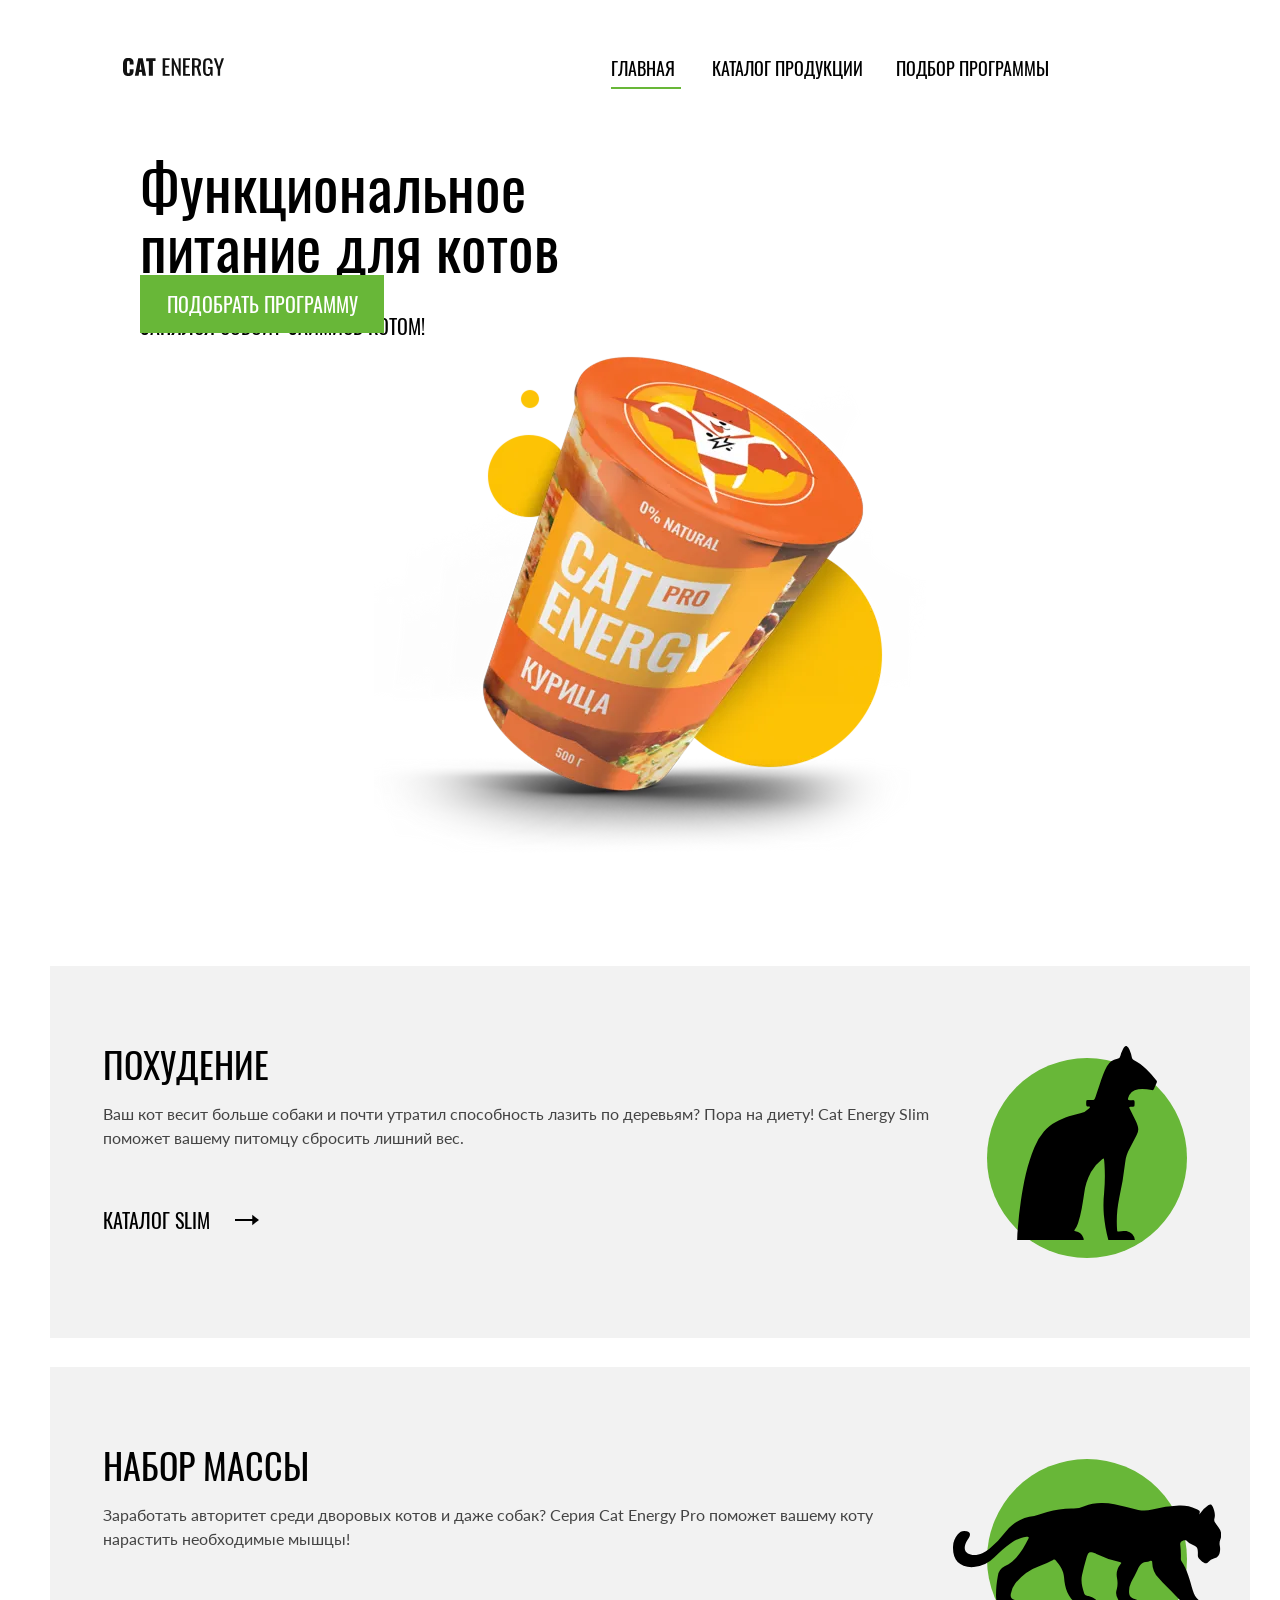
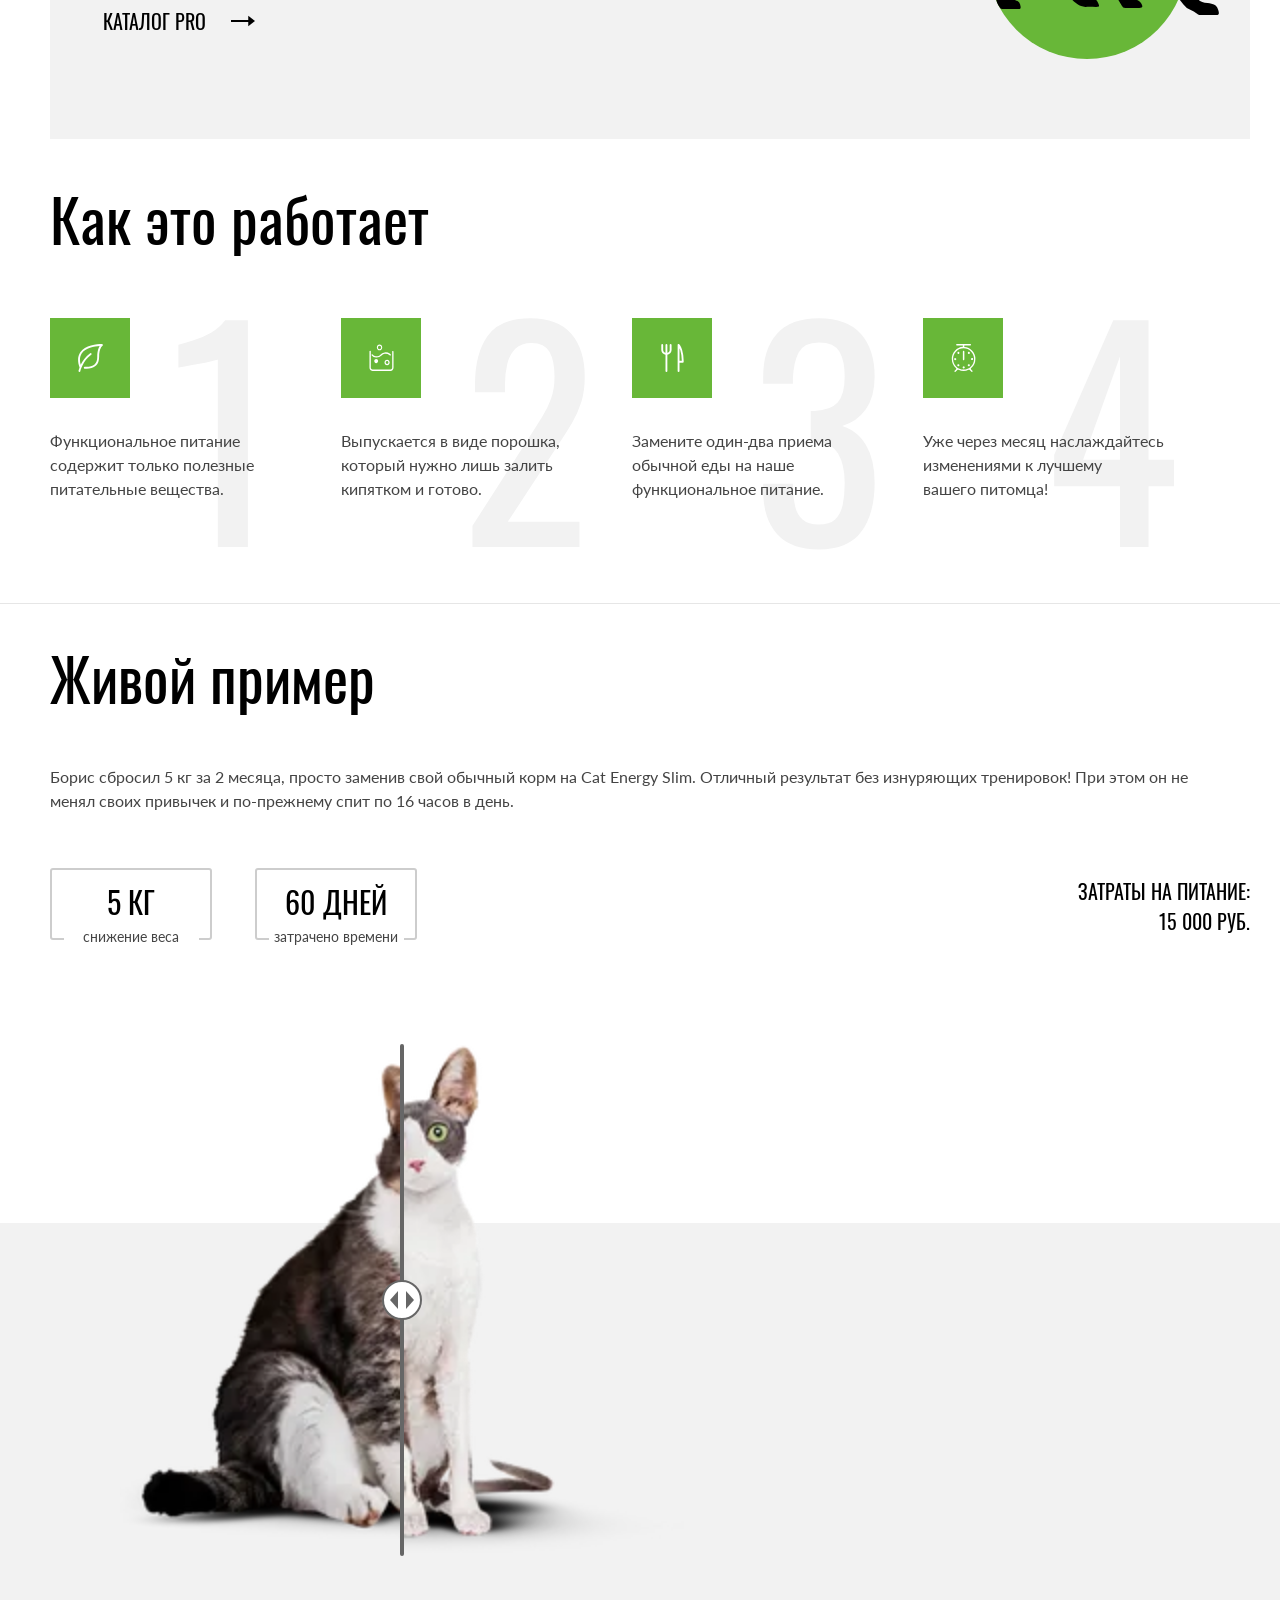
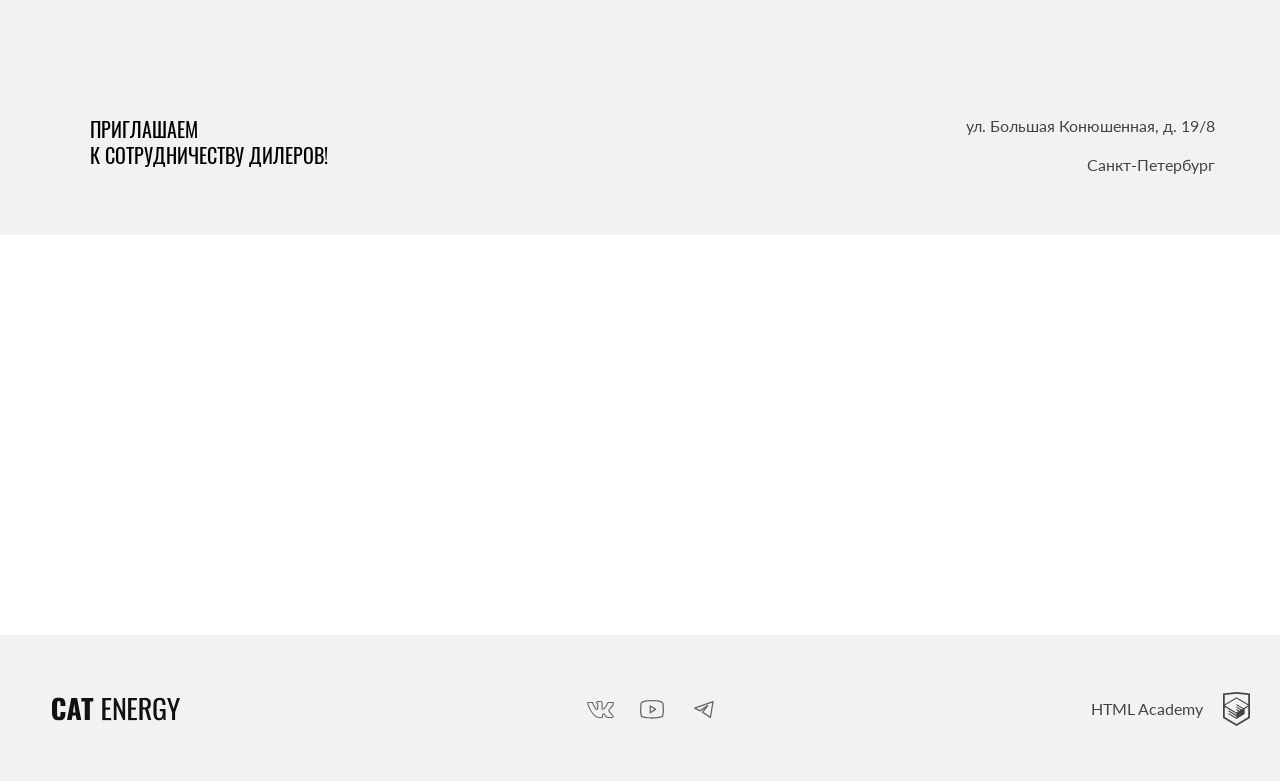
==== commit 9f99f8d3: "Deploying to gh-pages from @ atmosferazima/2488315-cat-energy-31@8916fa617a5dcefe13d42fbecb473f4c1f1" ====
--- a/index.html
+++ b/index.html
@@ -1 +1 @@
-<!DOCTYPE html><html class="page" lang="ru"><head><meta charset="UTF-8"><title>Название проекта</title><meta name="viewport" content="width=device-width,initial-scale=1"><link rel="preload" href="fonts/lato/Lato-Regular.woff2" type="font/woff2" as="font" crossorigin="anonymous"><link rel="preload" href="fonts/oswald/oswaldregular.woff2" type="font/woff2" as="font" crossorigin="anonymous"><link rel="stylesheet" href="styles/styles.css"><link rel="icon" href="favicon.ico"><!-- 32×32 --><link rel="icon" href="favicons/icon.svg" type="image/svg+xml"><link rel="apple-touch-icon" href="favicons/apple.png"><!-- 180×180 --><link rel="manifest" href="manifest.webmanifest"><script src="scripts/index.js" defer="defer"></script></head><body class="page__body page__body--desk"><header class="header" data-test="header"><div class="header__wrapper"><a class="header__logo logo" href="#"><picture><source width="70" height="59" type="image/svg+xml" media="(min-width: 1440px)" srcset="images/logo-image-desktop.svg"><source width="60" height="50" type="image/svg+xml" media="(min-width: 768px)" srcset="images/logo-image-tablet.svg"><img class="logo__image" src="images/logo-image-mobile.svg" width="33" height="38" alt="Логотип Кэт Энерджи"></picture><img class="logo__text" src="images/logo-text-mobile.svg" width="101" height="18" alt="Название Кэт Энерджи"> </a><button class="header__toggle header__toggle--close" type="button"><span class="visually-hidden">Открыть меню</span></button><nav class="header__nav nav"><ul class="nav__list"><li class="nav__item"><a class="nav__link nav__link--current" href="#">Главная</a></li><li class="nav__item"><a class="nav__link" href="catalog.html">Каталог продукции</a></li><li class="nav__item"><a class="nav__link" href="#">Подбор программы</a></li></ul></nav></div></header><main class="main-container"><div class="main-container__desktop" data-test="hero"><section class="hero"><h1 class="hero__title">Функциональное<br>питание для котов</h1><span class="hero__text">Занялся собой? Займись котом!</span><div class="hero__prodict-image"><picture><source width="552" height="499" type="image/webp" media="(min-width: 1200px)" srcset="images/index-product-desktop@1x.webp, images/index-product-desktop@2x.webp 2x"><source width="709" height="609" type="image/webp" media="(min-width: 768px)" srcset="images/index-product-tablet@1x.webp, images/index-product-tablet@2x.webp 2x"><source type="image/webp" srcset="images/index-product-mobile@1x.webp, images/index-product-mobile@2x.webp 2x"><source width="552" height="499" type="image/png" media="(min-width: 1440px)" srcset="images/index-product-desktop@1x.png, images/index-product-desktop@2x.png 2x"><source width="709" height="609" type="image/png" media="(min-width: 768px)" srcset="images/index-product-tablet@1x.png, images/index-product-tablet@2x.png 2x"><img class="hero__image" src="images/index-product-mobile@1x.png" srcset="images/index-product-mobile@2x.png 2x" width="280" height="270" alt="Баночка продукта"></picture></div><a class="hero__button button" href="#">Подобрать программу</a></section></div><section class="offers" data-test="programs"><div class="offers__wrapper"><ul class="offers__list"><li class="offers__item program program--slim"><h2 class="program__title">Похудение</h2><p class="program__text">Ваш кот весит больше собаки и почти утратил способность лазить по деревьям? Пора на диету! Cat Energy Slim поможет вашему питомцу сбросить лишний вес.</p><a class="program__catalog" href="#">Каталог Slim</a></li><li class="offers__item program program--pro"><h2 class="program__title">Набор массы</h2><p class="program__text">Заработать авторитет среди дворовых котов и даже собак? Серия Cat Energy Pro поможет вашему коту нарастить необходимые мышцы!</p><a class="program__catalog" href="#">Каталог Pro</a></li></ul></div></section><section class="advantages" data-test="features"><div class="advantages__wrapper"><h2 class="advantages__title">Как это работает</h2><ol class="advantages__list"><li class="advantages__item advantages__item--profit">Функциональное питание содержит только полезные питательные вещества.</li><li class="advantages__item advantages__item--powder">Выпускается в виде порошка, который нужно лишь залить кипятком и готово.</li><li class="advantages__item advantages__item--food">Замените один-два приема обычной еды на наше функциональное питание.</li><li class="advantages__item advantages__item--time">Уже через месяц наслаждайтесь изменениями к лучшему<br>вашего питомца!</li></ol></div></section><section class="example" data-test="proof"><div class="example__wrapper"><div class="example__grid"><h2 class="example__title">Живой пример</h2><p class="example__text">Борис сбросил 5 кг за 2 месяца, просто заменив свой обычный корм на Cat Energy Slim. Отличный результат без изнуряющих тренировок! При этом он не менял своих привычек и по-прежнему спит по 16 часов в день.</p><div class="example__flex"><dl class="example__list result"><div class="result__item"><dt class="result__key">5 Кг</dt><dd class="result__value">снижение веса</dd></div><div class="result__item"><dt class="result__key">60 дней</dt><dd class="result__value">затрачено времени</dd></div></dl><dl class="price"><dt class="price__key">Затраты на питание:</dt><dd class="price__value">15 000 руб.</dd></dl></div></div><div class="example__compare compare"><picture><source width="560" height="512" type="image/webp" media="(min-width: 768px)" srcset="images/cat-before-tablet@1x.webp, images/cat-before-tablet@2x.webp 2x"><source width="560" height="512" type="image/png" media="(min-width: 768px)" srcset="images/cat-before-tablet@1x.png, images/cat-before-tablet@2x.png 2x"><source type="image/webp" srcset="images/cat-before-mobile@1x.webp, images/cat-before-mobile@2x.webp 2x"><img class="compare__image compare__image--fat" src="images/cat-before-mobile@1x.png" srcset="images/cat-before-mobile@2x.png 2x" width="280" height="256" alt="Котик упитанный"></picture><button class="compare__button" type="button"><span class="visually-hidden">Посмотреть пример</span></button><picture><source width="560" height="512" type="image/webp" media="(min-width: 768px)" srcset="images/cat-after-tablet@1x.webp, images/cat-after-tablet@2x.webp 2x"><source width="560" height="512" type="image/png" media="(min-width: 768px)" srcset="images/cat-after-tablet@1x.png, images/cat-after-tablet@2x.png 2x"><source type="image/webp" srcset="images/cat-after-mobile@1x.webp, images/cat-after-mobile@2x.webp 2x"><img class="compare__image compare__image--slim" src="images/cat-after-mobile@1x.png" srcset="images/cat-after-mobile@2x.png 2x" width="280" height="256" alt="Котик стройный"></picture></div></div></section><div class="adress adress-wrapper" data-test="contacts"><section class="adress__inner"><h2 class="adress__partnership">Приглашаем<br>к сотрудничеству дилеров!</h2><p class="adress__text"><span>ул. Большая Конюшенная, д. 19/8</span> <span class="adress__city">Санкт-Петербург</span></p></section><div class="adress__image"><noscript><picture><source width="1440" height="400" type="image/webp" media="(min-width: 1440px)" srcset="images/location-desktop@1x.webp, images/location-desktop@2x.webp 2x"><source width="768" height="400" type="image/webp" media="(min-width: 768px)" srcset="images/location-tablet@1x.webp, images/location-tablet@2x.webp 2x"><source type="image/webp" srcset="images/location-mobile@1x.webp, images/location-mobile@2x.webp 2x"><source width="1440" height="400" type="image/png" media="(min-width: 1440px)" srcset="images/location-desktop@1x.png, images/location-desktop@2x.png 2x"><source width="768" height="400" type="image/png" media="(min-width: 768px)" srcset="images/location-tablet@1x.png, images/location-tablet@2x.png 2x"><img class="adress__location" src="images/location-mobile@1x.png" srcset="images/location-mobile@2x.png 2x" width="320" height="362" alt="Месторасположение на карте"></picture></noscript><div class="adress__online"><iframe class="adress__online adress__online--map" src="https://yandex.ru/map-widget/v1/?um=constructor%3A0fdb1c5dfb9f3c34e1f1362539d3a3e611ed2d3d4f666ad9c6ae9284580a4cb1&amp;source=constructor" width="320" height="362" title="Адрес офиса компании: г. Санкт-Петербург, ул. Большая Конюшенная, д. 19/8" loading="lazy"></iframe></div></div></div></main><footer class="footer" data-test="footer"><div class="footer__wrapper"><a class="footer__logo logo" href="#"><img class="logo__text" src="images/logo-text-mobile.svg" width="128" height="24" alt="Логотип Компании"></a><ul class="footer__socials socials"><li class="socials__item"><a class="socials__link socials__link--vk" href="https://vk.com/htmlacademy"><span class="visually-hidden">В Контакте</span></a></li><li class="socials__item"><a class="socials__link socials__link--utube" href="https://www.youtube.com/user/htmlacademyru"><span class="visually-hidden">Ютуб</span></a></li><li class="socials__item"><a class="socials__link socials__link--telegram" href="https://t.me/htmlacademy"><span class="visually-hidden">Телеграм</span></a></li></ul><a class="footer__academy footer__academy--link academylogo" href="https://htmlacademy.ru/intensive/adaptive" target="_blank" rel="noreferrer noopener" aria-label="Сайт HTML Academy">HTML Academy <span class="visually-hidden">Логотип разработчика сайта</span></a></div></footer></body></html>+<!DOCTYPE html><html class="page" lang="ru"><head><meta charset="UTF-8"><title>Название проекта</title><meta name="viewport" content="width=device-width,initial-scale=1"><link rel="preload" href="fonts/lato/Lato-Regular.woff2" type="font/woff2" as="font" crossorigin="anonymous"><link rel="preload" href="fonts/oswald/oswaldregular.woff2" type="font/woff2" as="font" crossorigin="anonymous"><link rel="stylesheet" href="styles/styles.css"><link rel="icon" href="favicon.ico"><!-- 32×32 --><link rel="icon" href="favicons/icon.svg" type="image/svg+xml"><link rel="apple-touch-icon" href="favicons/apple.png"><!-- 180×180 --><link rel="manifest" href="manifest.webmanifest"><script src="scripts/index.js" defer="defer"></script></head><body class="page__body page__body--desk"><header class="header" data-test="header"><div class="header__wrapper"><a class="header__logo logo" href="#"><picture><source width="70" height="59" type="image/svg+xml" media="(min-width: 1440px)" srcset="images/logo-image-desktop.svg"><source width="60" height="50" type="image/svg+xml" media="(min-width: 768px)" srcset="images/logo-image-tablet.svg"><img class="logo__image" src="images/logo-image-mobile.svg" width="33" height="38" alt="Логотип Кэт Энерджи"></picture><img class="logo__text" src="images/logo-text-mobile.svg" width="101" height="18" alt="Название Кэт Энерджи"> </a><button class="header__toggle header__toggle--nojs" type="button"><span class="visually-hidden">Открыть меню</span></button><nav class="header__nav nav header__nav--nojs"><ul class="nav__list"><li class="nav__item"><a class="nav__link nav__link--current" href="#">Главная</a></li><li class="nav__item"><a class="nav__link" href="catalog.html">Каталог продукции</a></li><li class="nav__item"><a class="nav__link" href="#">Подбор программы</a></li></ul></nav></div></header><main class="main-container"><div class="main-container__desktop" data-test="hero"><section class="hero"><h1 class="hero__title">Функциональное<br>питание для котов</h1><span class="hero__text">Занялся собой? Займись котом!</span><div class="hero__prodict-image"><picture><source width="552" height="499" type="image/webp" media="(min-width: 1200px)" srcset="images/index-product-desktop@1x.webp, images/index-product-desktop@2x.webp 2x"><source width="709" height="609" type="image/webp" media="(min-width: 768px)" srcset="images/index-product-tablet@1x.webp, images/index-product-tablet@2x.webp 2x"><source type="image/webp" srcset="images/index-product-mobile@1x.webp, images/index-product-mobile@2x.webp 2x"><source width="552" height="499" type="image/png" media="(min-width: 1440px)" srcset="images/index-product-desktop@1x.png, images/index-product-desktop@2x.png 2x"><source width="709" height="609" type="image/png" media="(min-width: 768px)" srcset="images/index-product-tablet@1x.png, images/index-product-tablet@2x.png 2x"><img class="hero__image" src="images/index-product-mobile@1x.png" srcset="images/index-product-mobile@2x.png 2x" width="280" height="270" alt="Баночка продукта"></picture></div><a class="hero__button button" href="#">Подобрать программу</a></section></div><section class="offers" data-test="programs"><div class="offers__wrapper"><ul class="offers__list"><li class="offers__item program program--slim"><h2 class="program__title">Похудение</h2><p class="program__text">Ваш кот весит больше собаки и почти утратил способность лазить по деревьям? Пора на диету! Cat Energy Slim поможет вашему питомцу сбросить лишний вес.</p><a class="program__catalog" href="#">Каталог Slim</a></li><li class="offers__item program program--pro"><h2 class="program__title">Набор массы</h2><p class="program__text">Заработать авторитет среди дворовых котов и даже собак? Серия Cat Energy Pro поможет вашему коту нарастить необходимые мышцы!</p><a class="program__catalog" href="#">Каталог Pro</a></li></ul></div></section><section class="advantages" data-test="features"><div class="advantages__wrapper"><h2 class="advantages__title">Как это работает</h2><ol class="advantages__list"><li class="advantages__item advantages__item--profit">Функциональное питание содержит только полезные питательные вещества.</li><li class="advantages__item advantages__item--powder">Выпускается в виде порошка, который нужно лишь залить кипятком и готово.</li><li class="advantages__item advantages__item--food">Замените один-два приема обычной еды на наше функциональное питание.</li><li class="advantages__item advantages__item--time">Уже через месяц наслаждайтесь изменениями к лучшему<br>вашего питомца!</li></ol></div></section><section class="example" data-test="proof"><div class="example__wrapper"><div class="example__grid"><h2 class="example__title">Живой пример</h2><p class="example__text">Борис сбросил 5 кг за 2 месяца, просто заменив свой обычный корм на Cat Energy Slim. Отличный результат без изнуряющих тренировок! При этом он не менял своих привычек и по-прежнему спит по 16 часов в день.</p><div class="example__flex"><dl class="example__list result"><div class="result__item"><dt class="result__key">5 Кг</dt><dd class="result__value">снижение веса</dd></div><div class="result__item"><dt class="result__key">60 дней</dt><dd class="result__value">затрачено времени</dd></div></dl><dl class="price"><dt class="price__key">Затраты на питание:</dt><dd class="price__value">15 000 руб.</dd></dl></div></div><div class="example__compare compare"><picture><source width="560" height="512" type="image/webp" media="(min-width: 768px)" srcset="images/cat-before-tablet@1x.webp, images/cat-before-tablet@2x.webp 2x"><source width="560" height="512" type="image/png" media="(min-width: 768px)" srcset="images/cat-before-tablet@1x.png, images/cat-before-tablet@2x.png 2x"><source type="image/webp" srcset="images/cat-before-mobile@1x.webp, images/cat-before-mobile@2x.webp 2x"><img class="compare__image compare__image--fat" src="images/cat-before-mobile@1x.png" srcset="images/cat-before-mobile@2x.png 2x" width="280" height="256" alt="Котик упитанный"></picture><button class="compare__button" type="button"><span class="visually-hidden">Посмотреть пример</span></button><picture><source width="560" height="512" type="image/webp" media="(min-width: 768px)" srcset="images/cat-after-tablet@1x.webp, images/cat-after-tablet@2x.webp 2x"><source width="560" height="512" type="image/png" media="(min-width: 768px)" srcset="images/cat-after-tablet@1x.png, images/cat-after-tablet@2x.png 2x"><source type="image/webp" srcset="images/cat-after-mobile@1x.webp, images/cat-after-mobile@2x.webp 2x"><img class="compare__image compare__image--slim" src="images/cat-after-mobile@1x.png" srcset="images/cat-after-mobile@2x.png 2x" width="280" height="256" alt="Котик стройный"></picture></div></div></section><div class="adress adress-wrapper" data-test="contacts"><section class="adress__inner"><h2 class="adress__partnership">Приглашаем<br>к сотрудничеству дилеров!</h2><p class="adress__text"><span>ул. Большая Конюшенная, д. 19/8</span> <span class="adress__city">Санкт-Петербург</span></p></section><div class="adress__image"><noscript><picture><source width="1440" height="400" type="image/webp" media="(min-width: 1440px)" srcset="images/location-desktop@1x.webp, images/location-desktop@2x.webp 2x"><source width="768" height="400" type="image/webp" media="(min-width: 768px)" srcset="images/location-tablet@1x.webp, images/location-tablet@2x.webp 2x"><source type="image/webp" srcset="images/location-mobile@1x.webp, images/location-mobile@2x.webp 2x"><source width="1440" height="400" type="image/png" media="(min-width: 1440px)" srcset="images/location-desktop@1x.png, images/location-desktop@2x.png 2x"><source width="768" height="400" type="image/png" media="(min-width: 768px)" srcset="images/location-tablet@1x.png, images/location-tablet@2x.png 2x"><img class="adress__location" src="images/location-mobile@1x.png" srcset="images/location-mobile@2x.png 2x" width="320" height="362" alt="Месторасположение на карте"></picture></noscript><div class="adress__online"><script type="text/javascript" charset="utf-8" async src="https://api-maps.yandex.ru/services/constructor/1.0/js/?um=constructor%3A2a227fa47562988aeae0fb00855e62d5e24e6d61fe4de657cf04e9c33e37269b&amp;width=100%25&amp;height=400&amp;lang=ru_RU&amp;scroll=true"></script></div></div></div></main><footer class="footer" data-test="footer"><div class="footer__wrapper"><a class="footer__logo logo" href="#"><img class="logo__text logo__text--footer" src="images/logo-text-mobile.svg" width="128" height="24" alt="Логотип Компании"></a><ul class="footer__socials socials"><li class="socials__item"><a class="socials__link socials__link--vk" href="https://vk.com/htmlacademy"><span class="visually-hidden">В Контакте</span></a></li><li class="socials__item"><a class="socials__link socials__link--utube" href="https://www.youtube.com/user/htmlacademyru"><span class="visually-hidden">Ютуб</span></a></li><li class="socials__item"><a class="socials__link socials__link--telegram" href="https://t.me/htmlacademy"><span class="visually-hidden">Телеграм</span></a></li></ul><a class="footer__academy footer__academy--link academylogo" href="https://htmlacademy.ru/intensive/adaptive" target="_blank" rel="noreferrer noopener" aria-label="Сайт HTML Academy">HTML Academy <span class="visually-hidden">Логотип разработчика сайта</span></a></div></footer></body></html>
--- a/styles/styles.css
+++ b/styles/styles.css
@@ -1 +1 @@
-@font-face{font-family:Lato;font-weight:400;font-style:normal;src:url(../fonts/lato/Lato-Regular.woff2)format("woff2"),url(../fonts/lato/Lato-Regular.woff)format("woff");font-display:swap}@font-face{font-family:Oswald;font-weight:400;font-style:normal;src:url(../fonts/oswald/oswaldregular.woff2)format("woff2"),url(../fonts/oswald/oswaldregular.woff)format("woff");font-display:swap}*,:after,:before{box-sizing:border-box}body{margin:0}.page{width:100%}@media (width>=1440px){.page__body--desk:before{content:"";z-index:-1;background-image:-webkit-linear-gradient(90deg,#fff 50%,#68b738d9 50%),-webkit-image-set(url(../images/index-background2-desktop@2x.webp) 2x type("image/webp"),url(../images/index-background2-desktop@1x.webp) 1x type("image/webp"),url(../images/index-background2-desktop@1x.jpg) 1x type("image/jpg"),url(../images/index-background2-desktop@2x.jpg) 2x type("image/jpg")),-webkit-linear-gradient(90deg,#fff 50%,#403e41 50vw);background-image:linear-gradient(90deg,#fff 50%,#68b738d9 50%),image-set("../images/index-background2-desktop@2x.webp" 2x type("image/webp"),"../images/index-background2-desktop@1x.webp" 1x type("image/webp"),"../images/index-background2-desktop@1x.jpg" 1x type("image/jpg"),"../images/index-background2-desktop@2x.jpg" 2x type("image/jpg")),linear-gradient(90deg,#fff 50%,#403e41 50vw);background-position:50%,50vw;background-repeat:no-repeat;background-size:cover,contain;width:100%;min-height:694px;display:block;position:absolute}}.header__wrapper{align-items:center}.header__nav{border-top:1px solid #f2f2f2}@media (width<=768px){.header__toggle{cursor:pointer;background-color:#fff;background-image:url(../icons/stack.svg#burger);background-repeat:no-repeat;border:none;width:18px;height:18px;display:none;position:absolute;top:30px;right:21px}.header__toggle:hover,.header__toggle:focus{opacity:.6}.header__toggle:active{opacity:.4}}@media (width>=768px){.header__wrapper{gap:30px;padding:25px 30px 50px;display:flex}.header__toggle{display:none}.header__nav{border:none}}@media (width>=1440px){.header__wrapper{justify-content:space-between;width:1220px;margin:0 auto;padding:45px 0 0;position:relative}}.logo{cursor:pointer;flex-wrap:wrap;align-items:center;gap:56px;padding:10px 20px;text-decoration:none;display:flex}.logo:hover,.logo:focus{opacity:.6}.logo:active{opacity:.4}@media (width>=768px){.logo{align-self:flex-start;gap:13px}.logo:hover,.logo:focus{opacity:.6}.logo:active{opacity:.4}}@media (width>=1440px){.logo{padding-left:0}.logo__text{width:128px;height:24px}}.nav__list{text-align:center;flex-flow:column wrap;align-items:center;min-width:280px;margin:0;padding:0;list-style-type:none;display:none}@media (width<=768px){.nav__item{border-bottom:2px solid #f2f2f2;padding:22px 0 24px}.nav__link{color:#000;text-transform:uppercase;cursor:pointer;padding:0;font-family:Oswald,Arial,sans-serif;font-size:18px;line-height:24px;text-decoration:none;list-style-type:none}.nav__link:hover,.nav__link:focus{color:#3e3e3e}.nav__link:active{color:#6b6b6b}}@media (width>=768px){.nav__list{flex-flow:wrap;justify-content:flex-end;gap:10px 30px;width:60vw;margin-left:10px;display:flex}.nav__link{color:#000;text-transform:uppercase;padding-right:3px;font-family:Oswald,Arial,sans-serif;font-size:18px;font-style:normal;font-weight:400;line-height:24px;text-decoration:none;list-style-type:none}.nav__link:hover:not(.nav__link--current),.nav__link:focus:not(.nav__link--current){opacity:.4}.nav__link:active:not(.nav__link--current){opacity:.2}.nav__link--current:after{content:"";background-color:#68b738;width:98%;height:2px;position:absolute;bottom:-8px;left:0}.nav__link--current{padding-right:7px;position:relative}.nav__item{border:none}}@media (width>=1440px){.nav__list{gap:10px 28px;width:40vw}.nav__link{color:#fff;font-size:20px;line-height:30px}.nav__link--current:after{background-color:#fff}.main-container__desktop{width:1220px;margin:0 auto}}.hero{text-align:center;background-color:#68b738d9;background-image:-webkit-linear-gradient(0deg,#fff 175px,#68b738d9 175px),-webkit-image-set(url(../images/index-background-mobile@1x.jpg) 1x type("image/jpg"),url(../images/index-background-mobile@2x.jpg) 2x type("image/jpg")),-webkit-linear-gradient(#4e4e53,#434247 50%);background-image:linear-gradient(0deg,#fff 175px,#68b738d9 175px),image-set("../images/index-background-mobile@1x.jpg" 1x type("image/jpg"),"../images/index-background-mobile@2x.jpg" 2x type("image/jpg")),linear-gradient(#4e4e53,#434247 50%);background-position:50% 0,50% 0;background-repeat:no-repeat;background-size:cover,auto 302px}.hero__button{margin:0 auto}.hero__prodict-image{padding-top:5px;padding-bottom:5px}@media (width>=768px){.hero{text-align:left;background-color:#fff;background-image:none;position:relative}.hero__prodict-image{margin-left:20px}}.hero__title{color:#fff;margin:0;padding:29px 20px 25px;font-family:Oswald,Arial,sans-serif;font-size:36px;font-style:normal;font-weight:400;line-height:36px}@media (width>=768px){.hero__title{color:#000;padding:0 0 40px 140px;font-size:60px;line-height:60px}}.hero__text{color:#fff;text-transform:uppercase;margin-bottom:20px;font-family:Oswald,Arial,sans-serif;font-size:14px;font-style:normal;font-weight:400;line-height:14px;display:block}.hero__image{margin:0 auto;display:block}@media (width>=768px){.hero__text{color:#000;padding:0 30px 0 140px;font-size:20px;line-height:20px}.hero__button{content:"";max-width:244px;margin:0;padding:14px 26px;transform:translate(140px,-585px)}}@media (width>=1440px){.hero{background-color:#0000;grid-template-rows:auto auto 1fr;grid-template-columns:447px 552px auto;align-items:start;padding-top:70px;display:grid}.hero__title{grid-area:1/1/2/-3;width:40vw;padding:30px 10px 40px 80px}.hero__text{grid-column:1/2;margin:0;padding:0 10px 52px 80px}.hero__button{grid-column:1;margin-left:80px;transform:none}.hero__prodict-image{grid-area:1/2/4/3;margin-top:-55px;margin-left:0}}.button{color:#fff;text-transform:uppercase;text-align:center;cursor:pointer;background-color:#68b738;border:none;width:280px;padding:10px;font-family:Oswald,Arial,sans-serif;font-size:16px;font-style:normal;font-weight:400;line-height:20px;text-decoration:none;display:block}.button:hover,.button:focus{background-color:#5eaa2f}.button:active{color:#ffffff4d;background-color:#5eaa2f}@media (width>=768px){.button{padding:14px;font-size:20px;line-height:26px}}.offers{padding:20px 20px 3px}.offers__list{margin:0;padding:0;list-style-type:none}.offers__item{background-color:#f2f2f2;margin-bottom:20px;padding-top:30px;padding-bottom:20px}@media (width>=768px){.offers{padding:0 30px 0 50px}.offers__wrapper{margin-top:-50px}.offers__list{margin:0;padding:0;list-style-type:none}.offers__item{margin-bottom:29px}}@media (width>=1440px){.offers{padding:130px 0 40px}.offers__wrapper{width:1220px;margin:0 auto}.offers__list{flex-wrap:wrap;gap:60px;display:flex}.offers__item{width:580px}}.program{min-width:80px;position:relative}.program:before{content:"";background-color:#68b738;border-radius:50%;width:50px;height:50px;display:block;position:absolute;top:24px;left:20px}.program__title{color:#000;text-transform:uppercase;margin:0;padding:1px 15px 0 91px;font-family:Oswald,Arial,sans-serif;font-size:24px;font-style:normal;font-weight:400;line-height:37px}.program--slim:after{content:"";background-image:url(../icons/stack.svg#icon-cat-sitting);background-position:0;background-repeat:no-repeat;background-size:45px 50px;width:45px;height:50px;display:block;position:absolute;top:21px;left:23px}.program--pro:after{content:"";background-image:url(../icons/stack.svg#cat-pro);background-position:0;background-repeat:no-repeat;background-size:67px 28px;width:67px;height:28px;display:block;position:absolute;top:35px;left:13px}.program__text{color:#444;margin:0;padding:29px 33px 23px 20px;font-family:Lato,Arial,sans-serif;font-size:14px;font-style:normal;font-weight:400;line-height:18px}.program__catalog{color:#000;text-transform:uppercase;border-top:1px solid #d9d9d9;align-items:center;gap:15px;margin:0;padding:18px 16px 0 21px;font-family:Oswald,Arial,sans-serif;font-size:16px;font-style:normal;font-weight:400;line-height:16px;text-decoration:none;display:flex}.program__catalog:after{content:"";background-color:#000;width:32px;height:12px;display:block;-webkit-mask-image:url(../icons/stack.svg#icon-arrow);mask-image:url(../icons/stack.svg#icon-arrow);-webkit-mask-position:0;mask-position:0;-webkit-mask-size:32px 12px;mask-size:32px 12px;-webkit-mask-repeat:no-repeat;mask-repeat:no-repeat}.program__catalog:hover:after{transform-origin:0;transform:scaleX(1.33)}.program__catalog:active{opacity:.3}.program__catalog:active:after{transform-origin:0;transform:scaleX(1.33)}@media (width>=768px){.program{min-height:372px;padding:0 280px 0 53px}.program:before{content:"";background-color:#68b738;border-radius:50%;width:200px;height:200px;display:block;position:absolute;top:85px;left:auto;right:63px}.program__title{padding:70px 0 21px;font-size:36px;line-height:36px}.program__text{padding-top:0;padding-bottom:55px;padding-left:0;font-size:16px;line-height:24px}.program--slim:after{content:"";background-image:url(../icons/stack.svg#icon-cat-sitting);background-position:100%;background-repeat:no-repeat;background-size:140px 194px;width:140px;height:194px;display:block;position:absolute;top:75px;left:auto;right:93px}.program--pro:after{content:"";background-image:url(../icons/stack.svg#cat-pro);background-repeat:no-repeat;background-size:268px 200px;width:268px;height:200px;display:block;position:absolute;top:85px;left:auto;right:29px}.program__catalog{border:none;gap:25px;width:600px;margin:0;padding:0 0 20px;font-size:20px;line-height:30px}}@media (width>=1440px){.program{padding:0}.program__title{padding:75px 50px 73px 222px}.program:before{width:100px;height:100px;top:43px;left:60px}.program--slim:after{background-size:70px 97px;width:70px;height:97px;top:41px;left:67px}.program--pro:after{background-size:134px 100px;width:134px;height:100px;top:40px;left:43px}.program__text{padding:0 20px 28px 55px}.program__catalog{width:100%;margin:0;padding:0 51px 10px 55px}}.advantages{padding:0 20px 20px}.advantages__list{color:#444;margin:0;padding:0;font-family:Lato,Arial,sans-serif;font-size:14px;font-style:normal;font-weight:400;line-height:18px;list-style-type:none}.advantages__title{color:#000;margin:0;padding-bottom:40px;font-family:Oswald,Arial,sans-serif;font-size:36px;font-style:normal;font-weight:400;line-height:40px}.advantages__item{gap:20px;padding-bottom:20px;display:flex}.advantages__item:before{content:"";background-color:#68b738;min-width:60px;height:60px;display:block}.advantages__item--profit:before{background-image:url(../icons/stack.svg#icon-leaf);background-position:50%;background-repeat:no-repeat;background-size:25px 28px}.advantages__item--powder:before{background-image:url(../icons/stack.svg#icon-powder);background-position:50%;background-repeat:no-repeat;background-size:25px 28px}.advantages__item--food:before{background-image:url(../icons/stack.svg#icon-fork);background-position:50%;background-repeat:no-repeat;background-size:25px 28px}.advantages__item--time:before{background-image:url(../icons/stack.svg#icon-clock);background-position:50%;background-repeat:no-repeat;background-size:25px 28px}@media (width>=768px){.advantages{counter-reset:number;padding:10px 109px 5px 50px}.advantages__item{flex-flow:column wrap;gap:31px;width:248px;height:280px;padding-bottom:37px;display:flex;position:relative}.advantages__item:before{content:"";background-color:#68b738;width:80px;height:80px;display:block}.advantages__item:after{color:#f2f2f2;content:counter(number);counter-increment:number;z-index:-1;font-family:Oswald,Arial,sans-serif;font-size:280px;font-style:normal;font-weight:400;line-height:280px;display:block;position:absolute;top:-37px;left:120px;right:0}.advantages__title{padding-bottom:70px;font-size:60px;line-height:60px}.advantages__list{counter-reset:number;flex-wrap:wrap;justify-content:space-between;gap:40px 0;font-size:16px;line-height:24px;display:flex}}@media (width>=1440px){.advantages{padding:0 0 20px}.advantages__wrapper{width:1220px;margin:0 auto}.advantages__title{font-size:60px;line-height:60px}.advantages__list{justify-content:flex-start;gap:76px}}.example{background-color:#f2f2f2;padding:20px 20px 40px}.example__title{color:#000;margin:0;padding:3px 0 40px;font-family:Oswald,Arial,sans-serif;font-size:36px;font-style:normal;font-weight:400;line-height:40px}.example__text{color:#444;margin:0;padding-bottom:20px;font-family:Lato,Arial,sans-serif;font-size:14px;font-style:normal;font-weight:400;line-height:18px}.example__list{flex-wrap:wrap;justify-content:center;gap:32px;margin:0;display:flex}@media (width>=768px){.example{background-image:linear-gradient(#fff 619px,#f2f2f2 468px);border-top:1px solid #e6e6e6;padding:40px 30px 100px}.example__title{padding-bottom:58px;padding-left:20px;font-size:60px;line-height:60px}.example__text{padding:0 20px;font-size:16px;line-height:24px}.example__flex{flex-wrap:wrap;padding:55px 0 100px 20px;display:flex}.example__list{gap:43px}}@media (width>=1440px){.example{background-image:linear-gradient(#fff 150px,#f2f2f2 68px);border:none;grid-template-columns:50% 50%;padding:0;display:flex}.example__wrapper{width:1220px;margin:0 auto;display:flex}.example__title{padding:12px 0 146px}.example__text{padding:0 222px 70px 0}.example__flex{flex-direction:column;justify-content:flex-start;width:436px;padding:0}.example__list{justify-content:flex-start;min-width:500px}}.result__item{text-align:center;min-width:124px;min-height:70px;position:relative}.result__key{color:#000;text-transform:uppercase;border:2px solid #cdcdcd;border-radius:3px;padding:14px 10px 15px;font-family:Oswald,Arial,sans-serif;font-size:24px;font-style:normal;font-weight:400;line-height:24px}.result__value{color:#444;text-align:center;background-color:#f2f2f2;max-width:80px;margin:-10px auto 0;padding:0 12px;font-family:Lato,Arial,sans-serif;font-size:12px;font-style:normal;font-weight:400;line-height:12px}@media (width>=768px){.result__item{width:162px}.result__key{color:#000;text-transform:uppercase;border:2px solid #cdcdcd;border-radius:3px;padding:13px 10px 18px;font-family:Oswald,Arial,sans-serif;font-size:30px;font-style:normal;font-weight:400;line-height:37px}.result__value{color:#444;text-align:center;background-color:#fff;max-width:135px;margin:-10px auto 0;padding:0 5px;font-family:Lato,Arial,sans-serif;font-size:14px;font-style:normal;font-weight:400;line-height:14px}}@media (width>=1440px){.result__value{background-color:#f2f2f2}}.price{color:#000;text-transform:uppercase;flex-wrap:wrap;justify-content:center;gap:5px;margin:0;padding:20px 46px;font-family:Oswald,Arial,sans-serif;font-size:14px;font-style:normal;font-weight:400;line-height:20px;display:flex}.price__value{margin:0}@media (width>=768px){.price{flex-direction:column;align-self:center;gap:10px;margin-left:auto;padding:0;font-size:20px;line-height:20px}.price__value{margin-left:auto}}@media (width>=1440px){.price{flex-direction:row;align-self:baseline;gap:63px;margin:0;padding:55px 0 75px}}.compare{grid-template-columns:140px auto 140px;width:280px;height:256px;margin:0 auto;display:grid}.compare__image{object-fit:cover;width:100%;height:100%;display:block}.compare__button{background-color:#666;border:none;border-radius:2px;width:4px;height:100%;padding:0;display:block;position:relative}.compare__button:before{content:"";background-color:#fff;border:2px solid #666;border-radius:50%;width:40px;height:40px;display:block;position:absolute;top:50%;left:50%;transform:translate(-50%,-50%)}.compare__button:after{content:"";background-color:#666;width:24px;height:18px;display:block;position:absolute;top:50%;left:50%;transform:translate(-50%,-50%);-webkit-mask-image:url(../icons/stack.svg#slider);mask-image:url(../icons/stack.svg#slider)}.compare__button:hover,.compare__button:focus-visible{background-color:#68b738}.compare__button:hover:before,.compare__button:focus-visible:before{border-color:#68b738}.compare__button:hover:after,.compare__button:focus-visible:after{background-color:#68b738}.compare__button:active,.compare__button:active:before,.compare__button:active:after{opacity:.6}.compare__button:disabled{opacity:.3}.compare__image--fat{object-position:left}.compare__image--slim{object-position:right}@media (width>=768px){.compare{grid-template-columns:280px auto 280px;width:560px;height:512px;margin:0 90px;display:grid}}@media (width>=1440px){.compare{margin:0;padding-top:15px}}.adress__inner{background-color:#f2f2f2;flex-wrap:wrap;margin:0;padding:26px 20px;display:flex}.adress__partnership{color:#000;text-transform:uppercase;word-break:break-word;width:50%;margin:0;font-family:Oswald,Arial,sans-serif;font-size:16px;font-style:normal;font-weight:400;line-height:20px}.adress__text{color:#444;text-align:start;width:50%;margin:0;font-family:Lato,Arial,sans-serif;font-size:14px;font-style:normal;font-weight:400;line-height:20px}.adress__online{border:none;width:100%;min-height:362px}.adress__online--map{width:100%;height:100%;display:block}@media (width>=768px){.adress__inner{background-color:#fff;justify-content:space-between;padding:62px 65px 60px 90px}.adress__partnership{width:25%;margin:0;font-size:20px;line-height:26px}.adress__text{text-align:right;flex-direction:column;gap:19px;width:25%;margin:0;font-size:16px;display:flex}.adress__online{border:none;width:100%;min-height:400px}}@media (width>=1440px){.adress__inner{z-index:2;background-color:#fff;grid-area:3/2/2/2;width:565px;padding:65px 80px;top:95px;left:110px}.adress__image{grid-column:1/-1}.adress__partnership{width:45%}.adress__text{text-align:start;justify-content:flex-start;width:158px}.adress__location{width:100%;display:block}.adress__online{border:none;width:100%;min-height:400px}}.footer{background-color:#f2f2f2}.footer__logo{color:#000;text-transform:uppercase;justify-content:center;gap:20px;padding:40px 96px 20px;font-family:Oswald,Arial,sans-serif;font-size:18px;line-height:24px;text-decoration:none;list-style-type:none}.footer__socials{margin:0 20px}.footer__academy{color:#444;text-transform:uppercase;text-transform:none;justify-content:space-between;align-items:center;max-width:450px;margin:0 auto;padding:20px 20px 40px;font-family:Lato,Arial,sans-serif;font-size:16px;font-style:normal;font-weight:400;line-height:20px;text-decoration:none;list-style-type:none;display:flex}.footer__academy--link:hover,.footer__academy--link:focus{color:#4449}.footer__academy--link:active{color:#4444444d}@media (width>=768px){.footer{padding:40px 30px 40px 20px}.footer__wrapper{flex-wrap:wrap;justify-content:space-between;align-items:center;display:flex}.footer__logo{align-self:center;width:128px;padding-top:20px}.footer__academy{gap:18px;max-width:200px;margin:0}.footer__academy--link{padding:0}.footer__socials{max-width:180px;margin:0;padding:0}}@media (width>=1440px){.footer{padding:55px 0}.footer__wrapper{width:1220px;margin:0 auto}.footer__logo{width:160px;padding:0 30px 0 0}.footer__academy{gap:22px}}.socials{border-top:1px solid #d9d9d9;border-bottom:1px solid #d9d9d9;flex-wrap:wrap;justify-content:center;gap:24px;padding:20px 74px;text-decoration:none;list-style-type:none;display:flex}.socials__link{color:#000;text-transform:uppercase;cursor:pointer;font-family:Oswald,Arial,sans-serif;font-size:18px;line-height:24px;text-decoration:none;list-style-type:none}.socials__link:before{content:"";background-color:#666;min-width:28px;min-height:22px;display:block;-webkit-mask-position:50%;mask-position:50%;-webkit-mask-repeat:no-repeat;mask-repeat:no-repeat}.socials__link:hover:before,.socials__link:focus:before{background-color:#5eaa2f}.socials__link:active:before{background-color:#6a6a6a4d}.socials__link--vk:before{content:"";-webkit-mask-image:url(../icons/stack.svg#icon-vkontakte);mask-image:url(../icons/stack.svg#icon-vkontakte)}.socials__link--utube:before{content:"";display:block;-webkit-mask-image:url(../icons/stack.svg#icon-youtube);mask-image:url(../icons/stack.svg#icon-youtube)}.socials__link--telegram:before{content:"";display:block;-webkit-mask-image:url(../icons/stack.svg#icon-telegram);mask-image:url(../icons/stack.svg#icon-telegram)}@media (width>=768px){.socials{border:none;padding:0}}@media (width>=1440px){.socials{border:none}}.card-list{margin:0;padding:0;list-style-type:none;display:grid}@media (width>=768px){.card-list{flex-wrap:wrap;gap:70px 60px;margin-left:50px;padding:0;display:flex}}@media (width>=1440px){.card-list{gap:67px 80px;width:1220px;margin-left:110px;padding:0}}.product-details{color:#444;margin:0;font-family:Lato,Arial,sans-serif;font-size:12px;font-style:normal;font-weight:400;line-height:16px}.product-details__flex{flex-wrap:wrap;justify-content:space-between;display:flex}.product-details__value{margin:0}@media (width>=768px){.product-details__flex{border-bottom:1px solid #cdcdcd;width:250px;padding:5px 0 6px;font-size:16px;line-height:20px}}@media (width>=1440px){.product-details__flex{width:169px}.product-details__key{max-width:80px}.product-details__value{max-width:60px}}.additionals{max-width:360px;margin:0 auto;padding:0 20px}.additionals__item{margin:0}.additionals__paragraf{background-color:#68b738;background-image:-webkit-linear-gradient(#68b738d9,#68b738d9),-webkit-image-set(url(../images/catalog-background-mobile@1x.jpg) 1x type("image/jpg"),url(../images/catalog-background-mobile@2x.jpg) 2x type("image/jpg"));background-image:linear-gradient(#68b738d9,#68b738d9),image-set("../images/catalog-background-mobile@1x.jpg" 1x type("image/jpg"),"../images/catalog-background-mobile@2x.jpg" 2x type("image/jpg"));background-position:50% 0,50% 0;background-repeat:no-repeat;background-size:cover,auto 290px;border-top:1px solid #cdcdcd;padding:15px 0 0}.additionals__title{color:#000;background-color:#fff;width:-moz-fit-content;width:fit-content;max-width:85%;margin:0;padding:25px 0 32px;font-family:Oswald,Arial,sans-serif;font-size:24px;font-style:normal;font-weight:400;line-height:24px;position:relative;box-shadow:-40px 0 #fff,40px 0 #fff}.additionals__title:before{content:"";z-index:-1;background-color:#68b738;width:100vw;height:2px;display:block;position:absolute;top:40%;left:-50vw;box-shadow:100vw 0 #68b738}.additionals__list{margin:0;padding:0 0 35px;list-style-type:none}.additionals__key{color:#222;text-transform:uppercase;border-top:1px solid #cdcdcd;margin:0;padding:13px 0 10px;font-family:Oswald,Arial,sans-serif;font-size:16px;font-style:normal;font-weight:400;line-height:16px}.additionals__flex{justify-content:space-between;margin:0;padding-bottom:11px;display:flex}.additionals__value{color:#444;margin:0;font-family:Lato,Arial,sans-serif;font-size:14px;font-style:normal;font-weight:400;line-height:20px}.additionals__order{margin-bottom:19px}.additionals__text{color:#fff;text-align:center;min-height:275px;margin:0;padding:175px 10px 10px;font-family:Lato,Arial,sans-serif;font-size:16px;font-style:normal;font-weight:400;line-height:20px;position:relative}.additionals__text:before{content:"";background-image:url(../icons/stack.svg#icon-gift);background-repeat:no-repeat;width:78px;height:80px;display:block;position:absolute;top:45px;left:35%}@media (width>=768px){.additionals{max-width:100%;padding:20px 30px 40px}.additionals__container{max-width:800px;margin:0 auto}.additionals__title{margin-left:60px;padding:55px 0 80px;font-size:32px;line-height:32px}.additionals__item{border:1px solid #cdcdcd;grid-template-columns:1fr 1fr;margin:0;padding:0 38px;display:grid}.additionals__flex{justify-content:flex-end;align-items:center;gap:68px;margin-right:5px;padding:0;font-size:16px;line-height:20px}.additionals__key{border:none;padding:26px 0;font-size:20px;line-height:20px}.additionals__value{text-align:right;padding:30px 0 18px}.additionals__order{grid-column:1/-1;width:630px;margin-bottom:25px;padding:10px;font-size:16px;line-height:20px}.additionals__paragraf{background-color:#68b738d9;background-image:-webkit-linear-gradient(#68b738d9 100%,#fff 100%),-webkit-image-set(url(../images/catalog-background-tablet@1x.jpg) 1x type("image/jpg"),url(../images/catalog-background-tablet@2x.jpg) 2x type("image/jpg"));background-image:linear-gradient(#68b738d9 100%,#fff 100%),image-set("../images/catalog-background-tablet@1x.jpg" 1x type("image/jpg"),"../images/catalog-background-tablet@2x.jpg" 2x type("image/jpg"));background-repeat:no-repeat;background-size:contain;border:none;margin-left:20px;padding:0}.additionals__text{text-align:start;border:none;min-height:200px;padding-top:73px;padding-left:421px}.additionals__text:before{top:62px;left:79px}.additionals__list{padding-bottom:70px;padding-left:20px}}@media (width>=1440px){.additionals{width:1220px;padding:70px 0 0}.additionals__container{flex-wrap:wrap;gap:80px;max-width:1500px;display:flex}.additionals__item{border-left:none;border-right:none;justify-content:flex-end;gap:40px;min-height:70px;padding:0;display:flex}.additionals__key{max-width:200px;margin-right:auto;padding-bottom:5px}.additionals__list{min-width:890px;margin:0;padding:0}.additionals__flex{justify-content:space-between;width:285px;margin-right:-5px}.additionals__value{padding:0;font-size:16px}.additionals__order{align-self:center;width:244px;margin:0}.additionals__paragraf{background-color:#68b738d9;background-image:-webkit-linear-gradient(#68b738d9,#68b738d9),-webkit-image-set(url(../images/catalog-background-desktop@1x.jpg) 1x type("image/jpg"),url(../images/catalog-background-desktop@2x.jpg) 2x type("image/jpg")),-webkit-linear-gradient(#fff 50%,#403e41 50%);background-image:linear-gradient(#68b738d9,#68b738d9),image-set("../images/catalog-background-desktop@1x.jpg" 1x type("image/jpg"),"../images/catalog-background-desktop@2x.jpg" 2x type("image/jpg")),linear-gradient(#fff 50%,#403e41 50%);background-size:contain;width:245px;margin:0}.additionals__text{text-align:center;min-height:288px;padding:185px 40px 40px}.additionals__text:before{top:57px}.additionals__title{margin-left:0;padding-top:0;font-size:40px;line-height:40px}.additionals__title:before{top:11%}}.show-more{border-bottom:1px solid #ebebeb;padding-bottom:25px;text-decoration:none;position:relative}.show-more:before{content:"";background-image:url(../icons/stack.svg#plus);background-repeat:no-repeat;width:30px;height:30px;display:block;position:absolute;top:25px;left:45%}.show-more__item{text-decoration:none}.show-more__title{color:#111;text-transform:uppercase;word-break:break-word;text-align:center;margin:0;padding:78px 10px 8px;font-family:Oswald,Arial,sans-serif;font-size:16px;font-style:normal;font-weight:400;line-height:20px;text-decoration:none}.show-more__text{color:#444;text-align:center;margin:0;padding:0 10px 21px;font-family:Lato,Arial,sans-serif;font-size:12px;font-style:normal;font-weight:400;line-height:16px}.show-more__button--show{color:#444;background-color:#f2f2f2;margin:0 20px}.show-more__button--show:hover,.show-more__button--show:focus{background-color:#ebebeb}.show-more__button--show:active{color:#444;background-color:#ebebeb}@media (width>=768px){.show-more{border:1px solid #f2f2f2;width:324px;margin-top:72px;padding-top:150px;font-size:20px;line-height:24px}.show-more__title{padding:10px 93px 0;font-size:20px;line-height:24px}.show-more__text{padding:23px 70px 80px;font-size:16px;line-height:18px}.show-more__button--show{width:250px;margin:0 37px;padding:10px;font-size:16px;line-height:20px}.show-more:before{width:60px;height:60px;top:50px;left:40%}}@media (width>=1440px){.show-more{width:245px}.show-more__title{padding:0 33px}.show-more__text{padding:23px 10px 95px}.show-more__button--show{width:169px;padding:10px}}.catalog__title{color:#000;border-top:1px solid #ebebeb;border-bottom:1px solid #ebebeb;margin:0;padding:27px 20px 41px;font-family:Oswald,Arial,sans-serif;font-size:36px;font-style:normal;font-weight:400;line-height:36px}@media (width>=768px){.catalog__title{border:none;padding:0 30px 95px 50px;font-size:60px;line-height:60px}}@media (width>=1440px){.catalog__title{padding-top:60px;padding-left:110px}}.visually-hidden{color:#000;clip:rect(0 0 0 0);border:0;width:1px;height:1px;margin:-1px;padding:0;font-family:Oswald,Arial,sans-serif;font-size:16px;font-style:normal;font-weight:400;line-height:16px;position:absolute;overflow:hidden}.card{border-bottom:1px solid #ebebeb;grid-template-columns:50% 50%;padding:20px 20px 25px;display:grid}.card__wrapper{margin-bottom:20px}.card__title{color:#000;text-transform:uppercase;word-break:break-word;width:80px;margin:0;padding-bottom:15px;font-family:Oswald,Arial,sans-serif;font-size:16px;font-style:normal;font-weight:400;line-height:20px}.card__link{text-decoration:none}.card__link:hover,.card__link:focus{opacity:.6}.card__link:active{opacity:.3}.card__order{grid-column:1/-1;margin:0 auto}.card__order--show{color:#444;background-color:#f2f2f2;margin:0 auto 25px;padding:10px 95px}@media (width>=768px){.card{background-image:linear-gradient(#fff 70px,#f2f2f2 1px);flex-direction:column;align-items:center;width:324px;padding:0;display:flex}.card__order{width:250px;margin:10px 0 40px;padding:10px;font-size:16px;line-height:20px}.card__title{text-align:center;width:130px;margin:0 auto;padding:18px 0 15px;font-size:20px;line-height:24px}}@media (width>=1440px){.card{width:245px}.card__title{padding:7px 0 20px}.card__order{width:169px;margin-top:20px;padding:10px 4px}}.academylogo:after{content:"";background-color:#444;flex-shrink:0;width:27px;height:34px;display:block;-webkit-mask-image:url(../icons/stack.svg#logo-academy);mask-image:url(../icons/stack.svg#logo-academy)}.academylogo:hover:after,.academylogo:focus:after{background-color:#68b738}.academylogo:active:after{background-color:#68b7384d}@media (width>=1440px){.nav-catalog{color:#000;position:relative}.nav-catalog:after{background-color:#68b738}}.adress-wrapper{background-color:#f2f2f2}@media (width>=768px){.adress-wrapper{background-color:#fff}}@media (width>=1440px){.adress-wrapper{background-color:#f2f2f2;grid-template-rows:96px auto 110px;grid-template-columns:auto 565px 655px auto;display:grid}}.subscribe{padding:20px 20px 40px}.subscribe__title{color:#000;background-color:#fff;width:-moz-fit-content;width:fit-content;max-width:85%;margin:0;padding:22px 0 32px;font-family:Oswald,Arial,sans-serif;font-size:24px;font-style:normal;font-weight:400;line-height:24px;position:relative;box-shadow:-40px 0 #fff,40px 0 #fff}.subscribe__title:before{content:"";z-index:-1;background-color:#68b738;width:100vw;height:2px;display:block;position:absolute;top:40%;left:-50vw;box-shadow:100vw 0 #68b738}.subscribe__text{color:#000;text-align:center;margin:0;padding-bottom:24px;font-family:Oswald,Arial,sans-serif;font-size:16px;font-style:normal;font-weight:400;line-height:24px}@media (width>=768px){.subscribe__title{margin-left:90px;padding-bottom:65px;font-size:32px;line-height:32px}.subscribe__title:before{top:30%}.subscribe__text{max-width:632px;margin:0 68px 0 90px;font-size:24px;line-height:32px}.subscribe{padding:20px 0 80px}}@media (width>=1440px){.subscribe{padding-bottom:100px}.subscribe__title{margin:0;padding-top:75px;padding-bottom:73px;padding-left:110px;font-size:40px;line-height:40px}.subscribe__title:before{margin-bottom:10px;top:52%}.subscribe__text{max-width:none}.subscribe__form{width:752px;margin:0 auto}}.form{flex-direction:column;gap:16px;display:flex}.form__input{color:#fff;text-transform:uppercase;border:1px solid #e7e7e7;padding:12px;font-family:Oswald,Arial,sans-serif;font-size:20px;font-style:normal;font-weight:400;line-height:30px}.form__input:hover:not(:disabled){border:1px solid #cdcdcd}.form__input:focus-visible:not(:disabled){border:2px solid #000}.form__input:user-invalid{border:2px solid #ff8282}.form__input:disabled{opacity:.3}.form__button{width:100%;padding:15px;font-size:20px;line-height:26px}.form__button:disabled{opacity:.3}@media (width>=768px){.form{flex-direction:row;gap:0;margin:0 68px 0 90px}.form__input{width:376px}.form__button{width:256px}}@media (width>=1440px){.form{margin:0 auto}.form__button{width:256px}.form__input{flex-grow:1}}+@font-face{font-family:Lato;font-weight:400;font-style:normal;src:url(../fonts/lato/Lato-Regular.woff2)format("woff2"),url(../fonts/lato/Lato-Regular.woff)format("woff");font-display:swap}@font-face{font-family:Oswald;font-weight:400;font-style:normal;src:url(../fonts/oswald/oswaldregular.woff2)format("woff2"),url(../fonts/oswald/oswaldregular.woff)format("woff");font-display:swap}*,:after,:before{box-sizing:border-box}body{margin:0}.page{width:100%}@media (width>=1440px){.page__body--desk:before{content:"";z-index:-1;background-image:-webkit-linear-gradient(90deg,#fff 50%,#68b738d9 50%),-webkit-image-set(url(../images/index-background2-desktop@2x.webp) 2x type("image/webp"),url(../images/index-background2-desktop@1x.webp) 1x type("image/webp"),url(../images/index-background2-desktop@1x.jpg) 1x type("image/jpg"),url(../images/index-background2-desktop@2x.jpg) 2x type("image/jpg")),-webkit-linear-gradient(90deg,#fff 50%,#403e41 50vw);background-image:linear-gradient(90deg,#fff 50%,#68b738d9 50%),image-set("../images/index-background2-desktop@2x.webp" 2x type("image/webp"),"../images/index-background2-desktop@1x.webp" 1x type("image/webp"),"../images/index-background2-desktop@1x.jpg" 1x type("image/jpg"),"../images/index-background2-desktop@2x.jpg" 2x type("image/jpg")),linear-gradient(90deg,#fff 50%,#403e41 50vw);background-position:50%,50vw;background-repeat:no-repeat;background-size:cover,contain;width:100%;min-height:694px;display:block;position:absolute}}.header__wrapper{align-items:center}.header__nav{background-color:#fff;border-top:1px solid #f2f2f2;display:none;position:absolute;left:0;right:0}.header__nav--nojs{display:block;position:static}@media (width<=768px){.header__toggle{cursor:pointer;background-color:#fff;background-image:url(../icons/stack.svg#burger);background-repeat:no-repeat;border:none;width:18px;height:18px;display:block;position:absolute;top:20px;right:21px}.header__toggle:hover,.header__toggle:focus{opacity:.6}.header__toggle:active{opacity:.4}.header__toggle--nojs{display:none}.header__toggle--opened{background-image:url(../icons/stack.svg#icon-close);top:23px}}@media (width>=768px){.header__wrapper{gap:30px;padding:25px 30px 50px;display:flex}.header__toggle{display:none}.header__nav{border:none}}@media (width>=1440px){.header__wrapper{justify-content:space-between;width:1220px;margin:0 auto;padding:45px 0 0;position:relative}.header__nav--nojs{background-color:#0000}}.logo{cursor:pointer;flex-wrap:wrap;align-items:center;gap:56px;padding:15px 20px 12px;text-decoration:none;display:flex}.logo:hover,.logo:focus{opacity:.6}.logo:active{opacity:.4}@media (width>=768px){.logo{align-self:flex-start;gap:13px}.logo:hover,.logo:focus{opacity:.6}.logo:active{opacity:.4}}@media (width>=1440px){.logo{padding-left:0}.logo__text{width:118px;height:21px}.logo__text--footer{width:128px;height:24px}}.nav__list{text-align:center;flex-flow:column wrap;align-items:center;min-width:280px;margin:0;padding:0;list-style-type:none}@media (width<=768px){.nav__item{border-bottom:2px solid #f2f2f2;padding:22px 0 20px}.nav__link{color:#000;text-transform:uppercase;cursor:pointer;padding:0;font-family:Oswald,Arial,sans-serif;font-size:20px;font-style:normal;font-weight:400;line-height:20px;text-decoration:none;list-style-type:none}.nav__link:hover,.nav__link:focus{color:#3e3e3e}.nav__link:active{color:#6b6b6b}}.nav__no-nav{display:none}@media (width>=768px){.nav__list{flex-flow:wrap;justify-content:flex-end;gap:10px 30px;width:60vw;margin-top:5px;margin-left:10px;display:flex}.nav__no-nav{background-color:#0000;margin-left:277px;display:block}.nav__link{color:#000;text-transform:uppercase;padding-right:3px;font-family:Oswald,Arial,sans-serif;font-size:18px;font-style:normal;font-weight:400;line-height:24px;text-decoration:none;list-style-type:none}.nav__link:hover:not(.nav__link--current),.nav__link:focus:not(.nav__link--current){opacity:.4}.nav__link:active:not(.nav__link--current){opacity:.2}.nav__link--current:after{content:"";background-color:#68b738;width:98%;height:2px;position:absolute;bottom:-8px;left:0}.nav__link--current{padding-right:7px;position:relative}.nav__item{border:none}}@media (width>=1440px){.nav__list{gap:10px 28px;width:40vw}.nav__link{color:#fff;font-size:20px;line-height:30px}.nav__link--current:after{background-color:#fff}.nav__no-nav{margin-left:635px}.main-container__desktop{width:1220px;margin:0 auto}}.hero{text-align:center;background-color:#68b738d9;background-image:-webkit-linear-gradient(0deg,#fff 175px,#68b738d9 175px),-webkit-image-set(url(../images/index-background-mobile@1x.jpg) 1x type("image/jpg"),url(../images/index-background-mobile@2x.jpg) 2x type("image/jpg")),-webkit-linear-gradient(#4e4e53,#434247 50%);background-image:linear-gradient(0deg,#fff 175px,#68b738d9 175px),image-set("../images/index-background-mobile@1x.jpg" 1x type("image/jpg"),"../images/index-background-mobile@2x.jpg" 2x type("image/jpg")),linear-gradient(#4e4e53,#434247 50%);background-position:50% 0,50% 0;background-repeat:no-repeat;background-size:cover,auto 302px}.hero__button{margin:0 auto}.hero__prodict-image{padding-top:7px;padding-bottom:5px}@media (width>=768px){.hero{text-align:left;background-color:#fff;background-image:none;height:860px;position:relative}.hero__prodict-image{margin-left:20px;padding-top:0;padding-bottom:0}}.hero__title{color:#fff;margin:0;padding:29px 20px 25px;font-family:Oswald,Arial,sans-serif;font-size:36px;font-style:normal;font-weight:400;line-height:36px}@media (width>=768px){.hero__title{color:#000;padding:0 0 40px 140px;font-size:60px;line-height:60px}}.hero__text{color:#fff;text-transform:uppercase;margin-bottom:20px;font-family:Oswald,Arial,sans-serif;font-size:14px;font-style:normal;font-weight:400;line-height:14px;display:block}.hero__image{margin:0 auto;display:block}@media (width>=768px){.hero__text{color:#000;padding:0 30px 0 140px;font-size:20px;line-height:20px}.hero__button{content:"";max-width:244px;margin:5px 0 0;padding:14px 26px;transform:translate(140px,-585px)}}@media (width>=1440px){.hero{background-color:#0000;grid-template-rows:auto auto 1fr;grid-template-columns:447px 552px auto;align-items:start;height:650px;padding-top:65px;display:grid}.hero__title{grid-area:1/1/2/-3;width:40vw;padding:30px 10px 40px 80px}.hero__text{grid-column:1/2;margin:0;padding:0 10px 52px 80px}.hero__button{grid-column:1;margin:0 0 0 80px;padding:14px;transform:none}.hero__prodict-image{grid-area:1/2/4/3;margin-top:-55px;margin-left:0}}.button{color:#fff;text-transform:uppercase;text-align:center;cursor:pointer;background-color:#68b738;border:none;width:280px;padding:10px;font-family:Oswald,Arial,sans-serif;font-size:16px;font-style:normal;font-weight:400;line-height:20px;text-decoration:none;display:block}.button:hover,.button:focus{background-color:#5eaa2f}.button:active{color:#ffffff4d;background-color:#5eaa2f}@media (width>=768px){.button{padding:16px;font-size:20px;line-height:26px}}.offers{padding:20px 20px 3px}.offers__list{margin:0;padding:0;list-style-type:none}.offers__item{background-color:#f2f2f2;margin-bottom:20px;padding-top:30px;padding-bottom:20px}@media (width>=768px){.offers{padding:0 30px 0 50px}.offers__wrapper{margin-top:-50px}.offers__list{margin:0;padding:0;list-style-type:none}.offers__item{margin-bottom:29px}}@media (width>=1440px){.offers{padding:0 0 40px}.offers__wrapper{width:1220px;margin:0 auto}.offers__list{flex-wrap:wrap;gap:60px;display:flex}.offers__item{width:580px}}.program{min-width:80px;position:relative}.program:before{content:"";background-color:#68b738;border-radius:50%;width:50px;height:50px;display:block;position:absolute;top:24px;left:20px}.program__title{color:#000;text-transform:uppercase;margin:0;padding:1px 15px 0 91px;font-family:Oswald,Arial,sans-serif;font-size:24px;font-style:normal;font-weight:400;line-height:37px}.program--slim:after{content:"";background-image:url(../icons/stack.svg#icon-cat-sitting);background-position:0;background-repeat:no-repeat;background-size:45px 50px;width:45px;height:50px;display:block;position:absolute;top:21px;left:23px}.program--pro:after{content:"";background-image:url(../icons/stack.svg#cat-pro);background-position:0;background-repeat:no-repeat;background-size:67px 28px;width:67px;height:28px;display:block;position:absolute;top:35px;left:13px}.program__text{color:#444;margin:0;padding:29px 33px 23px 20px;font-family:Lato,Arial,sans-serif;font-size:14px;font-style:normal;font-weight:400;line-height:18px}.program__catalog{color:#000;text-transform:uppercase;border-top:1px solid #d9d9d9;align-items:center;gap:15px;margin:0;padding:18px 16px 0 21px;font-family:Oswald,Arial,sans-serif;font-size:16px;font-style:normal;font-weight:400;line-height:16px;text-decoration:none;display:flex}.program__catalog:after{content:"";background-color:#000;width:32px;height:12px;display:block;-webkit-mask-image:url(../icons/stack.svg#icon-arrow);mask-image:url(../icons/stack.svg#icon-arrow);-webkit-mask-position:0;mask-position:0;-webkit-mask-size:32px 12px;mask-size:32px 12px;-webkit-mask-repeat:no-repeat;mask-repeat:no-repeat}.program__catalog:hover:after{transform-origin:0;transform:scaleX(1.33)}.program__catalog:active{opacity:.3}.program__catalog:active:after{transform-origin:0;transform:scaleX(1.33)}@media (width>=768px){.program{min-height:372px;padding:0 280px 0 53px}.program:before{content:"";background-color:#68b738;border-radius:50%;width:200px;height:200px;display:block;position:absolute;top:92px;left:auto;right:63px}.program__title{padding:80px 0 20px;font-size:36px;line-height:36px}.program__text{padding-top:0;padding-bottom:50px;padding-left:0;font-size:16px;line-height:24px}.program--slim:after{content:"";background-image:url(../icons/stack.svg#icon-cat-sitting);background-position:100%;background-repeat:no-repeat;background-size:140px 194px;width:140px;height:194px;display:block;position:absolute;top:80px;left:auto;right:93px}.program--pro:after{content:"";background-image:url(../icons/stack.svg#cat-pro);background-repeat:no-repeat;background-size:268px 200px;width:268px;height:200px;display:block;position:absolute;top:92px;left:auto;right:29px}.program__catalog{border:none;gap:25px;width:600px;margin:0;padding:5px 0 15px;font-size:20px;line-height:30px}}@media (width>=1440px){.program{padding:0}.program__title{padding:75px 50px 73px 222px}.program:before{width:100px;height:100px;top:43px;left:60px}.program--slim:after{background-size:70px 97px;width:70px;height:97px;top:41px;left:67px}.program--pro:after{background-size:134px 100px;width:134px;height:100px;top:40px;left:43px}.program__text{padding:0 20px 28px 55px}.program__catalog{width:100%;margin:0;padding:0 51px 10px 55px}}.advantages{padding:0 20px 15px}.advantages__list{color:#444;margin:0;padding:0;font-family:Lato,Arial,sans-serif;font-size:14px;font-style:normal;font-weight:400;line-height:18px;list-style-type:none}.advantages__title{color:#000;margin:0;padding-bottom:40px;font-family:Oswald,Arial,sans-serif;font-size:36px;font-style:normal;font-weight:400;line-height:40px}.advantages__item{gap:20px;padding-bottom:20px;display:flex}.advantages__item:before{content:"";background-color:#68b738;min-width:60px;height:60px;display:block}.advantages__item--profit:before{background-image:url(../icons/stack.svg#icon-leaf);background-position:50%;background-repeat:no-repeat;background-size:25px 28px}.advantages__item--powder:before{background-image:url(../icons/stack.svg#icon-powder);background-position:50%;background-repeat:no-repeat;background-size:25px 28px}.advantages__item--food:before{background-image:url(../icons/stack.svg#icon-fork);background-position:50%;background-repeat:no-repeat;background-size:25px 28px}.advantages__item--time:before{background-image:url(../icons/stack.svg#icon-clock);background-position:50%;background-repeat:no-repeat;background-size:25px 28px}@media (width>=768px){.advantages{counter-reset:number;padding:20px 109px 5px 50px}.advantages__item{flex-flow:column wrap;gap:31px;width:248px;height:280px;padding-bottom:37px;display:flex;position:relative}.advantages__item:before{content:"";background-color:#68b738;width:80px;height:80px;display:block}.advantages__item:after{color:#f2f2f2;content:counter(number);counter-increment:number;z-index:-1;font-family:Oswald,Arial,sans-serif;font-size:280px;font-style:normal;font-weight:400;line-height:280px;display:block;position:absolute;top:-37px;left:120px;right:0}.advantages__title{padding-bottom:70px;font-size:60px;line-height:60px}.advantages__list{counter-reset:number;flex-wrap:wrap;justify-content:space-between;gap:40px 0;font-size:16px;line-height:24px;display:flex}}@media (width>=1440px){.advantages{padding:0 0 20px}.advantages__wrapper{width:1220px;margin:0 auto}.advantages__title{font-size:60px;line-height:60px}.advantages__list{justify-content:flex-start;gap:76px}}.example{background-color:#f2f2f2;padding:23px 20px 40px}.example__title{color:#000;margin:0;padding:3px 0 40px;font-family:Oswald,Arial,sans-serif;font-size:36px;font-style:normal;font-weight:400;line-height:40px}.example__text{color:#444;margin:0;padding-bottom:20px;font-family:Lato,Arial,sans-serif;font-size:14px;font-style:normal;font-weight:400;line-height:18px}.example__list{flex-wrap:wrap;justify-content:center;gap:32px;margin:0;display:flex}@media (width>=768px){.example{background-image:linear-gradient(#fff 619px,#f2f2f2 468px);border-top:1px solid #e6e6e6;padding:40px 30px 100px}.example__title{padding-bottom:58px;padding-left:20px;font-size:60px;line-height:60px}.example__text{padding:0 20px;font-size:16px;line-height:24px}.example__flex{flex-wrap:wrap;padding:55px 0 100px 20px;display:flex}.example__list{gap:43px}}@media (width>=1440px){.example{background-image:linear-gradient(#fff 150px,#f2f2f2 68px);border:none;grid-template-columns:50% 50%;padding:0;display:flex}.example__wrapper{width:1220px;margin:0 auto;display:flex}.example__title{padding:12px 0 146px}.example__text{padding:0 222px 70px 0}.example__flex{flex-direction:column;justify-content:flex-start;width:436px;padding:0}.example__list{justify-content:flex-start;min-width:500px}}.result__item{text-align:center;min-width:124px;min-height:70px;position:relative}.result__key{color:#000;text-transform:uppercase;border:2px solid #cdcdcd;border-radius:3px;padding:14px 10px 15px;font-family:Oswald,Arial,sans-serif;font-size:24px;font-style:normal;font-weight:400;line-height:24px}.result__value{color:#444;text-align:center;background-color:#f2f2f2;max-width:80px;margin:-10px auto 0;padding:0 12px;font-family:Lato,Arial,sans-serif;font-size:12px;font-style:normal;font-weight:400;line-height:12px}@media (width>=768px){.result__item{width:162px}.result__key{color:#000;text-transform:uppercase;border:2px solid #cdcdcd;border-radius:3px;padding:13px 10px 18px;font-family:Oswald,Arial,sans-serif;font-size:30px;font-style:normal;font-weight:400;line-height:37px}.result__value{color:#444;text-align:center;background-color:#fff;max-width:135px;margin:-10px auto 0;padding:0 5px;font-family:Lato,Arial,sans-serif;font-size:14px;font-style:normal;font-weight:400;line-height:14px}}@media (width>=1440px){.result__value{background-color:#f2f2f2}}.price{color:#000;text-transform:uppercase;flex-wrap:wrap;justify-content:center;gap:5px;margin:0;padding:20px 46px;font-family:Oswald,Arial,sans-serif;font-size:14px;font-style:normal;font-weight:400;line-height:20px;display:flex}.price__value{margin:0}@media (width>=768px){.price{flex-direction:column;align-self:center;gap:10px;margin-left:auto;padding:0;font-size:20px;line-height:20px}.price__value{margin-left:auto}}@media (width>=1440px){.price{flex-direction:row;align-self:baseline;gap:63px;margin:0;padding:55px 0 75px}}.compare{grid-template-columns:140px auto 140px;width:280px;height:256px;margin:0 auto;display:grid}.compare__image{object-fit:cover;width:100%;height:100%;display:block}.compare__button{background-color:#666;border:none;border-radius:2px;width:4px;height:100%;padding:0;display:block;position:relative}.compare__button:before{content:"";background-color:#fff;border:2px solid #666;border-radius:50%;width:40px;height:40px;display:block;position:absolute;top:50%;left:50%;transform:translate(-50%,-50%)}.compare__button:after{content:"";background-color:#666;width:24px;height:18px;display:block;position:absolute;top:50%;left:50%;transform:translate(-50%,-50%);-webkit-mask-image:url(../icons/stack.svg#slider);mask-image:url(../icons/stack.svg#slider)}.compare__button:hover,.compare__button:focus-visible{background-color:#68b738}.compare__button:hover:before,.compare__button:focus-visible:before{border-color:#68b738}.compare__button:hover:after,.compare__button:focus-visible:after{background-color:#68b738}.compare__button:active,.compare__button:active:before,.compare__button:active:after{opacity:.6}.compare__button:disabled{opacity:.3}.compare__image--fat{object-position:left}.compare__image--slim{object-position:right}@media (width>=768px){.compare{grid-template-columns:280px auto 280px;width:560px;height:512px;margin:0 90px;display:grid}}@media (width>=1440px){.compare{margin:0;padding-top:15px}}.adress__inner{background-color:#f2f2f2;flex-wrap:wrap;margin:0;padding:28px 20px;display:flex}.adress__partnership{color:#000;text-transform:uppercase;word-break:break-word;width:50%;margin:0;font-family:Oswald,Arial,sans-serif;font-size:16px;font-style:normal;font-weight:400;line-height:20px}.adress__text{color:#444;text-align:start;width:50%;margin:0;font-family:Lato,Arial,sans-serif;font-size:14px;font-style:normal;font-weight:400;line-height:20px}.adress__online{border:none;width:100%}.adress__online iframe{width:100%;height:362px}.adress__online--map{width:100%;display:block}@media (width>=768px){.adress__inner{background-color:#f2f2f2;justify-content:space-between;padding:60px 65px 60px 90px}.adress__partnership{width:25%;margin:0;font-size:20px;line-height:26px}.adress__text{text-align:right;flex-direction:column;gap:19px;width:25%;margin:0;font-size:16px;display:flex}.adress__online{border:none;width:100%;height:400px}}@media (width>=1440px){.adress__inner{z-index:2;background-color:#fff;grid-area:3/2/2/2;width:565px;padding:62px 80px;top:95px;left:110px}.adress__image{grid-column:1/-1}.adress__partnership{width:45%}.adress__text{text-align:start;justify-content:flex-start;gap:16px;width:158px}.adress__location{width:100%;display:block}.adress__online{border:none;width:100%}.adress__online iframe{height:400px}}.footer{background-color:#f2f2f2}.footer__logo{color:#000;text-transform:uppercase;justify-content:center;gap:20px;padding:35px 96px 20px;font-family:Oswald,Arial,sans-serif;font-size:18px;line-height:24px;text-decoration:none;list-style-type:none}.footer__socials{margin:0 20px}.footer__academy{color:#444;text-transform:uppercase;text-transform:none;justify-content:space-between;align-items:center;max-width:450px;margin:0 auto;padding:18px 20px 40px;font-family:Lato,Arial,sans-serif;font-size:16px;font-style:normal;font-weight:400;line-height:20px;text-decoration:none;list-style-type:none;display:flex}.footer__academy--link:hover,.footer__academy--link:focus{color:#4449}.footer__academy--link:active{color:#4444444d}@media (width>=768px){.footer{padding:42px 30px 40px 20px}.footer__wrapper{flex-wrap:wrap;justify-content:space-between;align-items:center;display:flex}.footer__logo{align-self:center;width:128px;padding-top:20px}.footer__academy{gap:20px;max-width:200px;margin:0}.footer__academy--link{padding:0}.footer__socials{max-width:180px;margin:0;padding:0}}@media (width>=1440px){.footer{padding:60px 0}.footer__wrapper{width:1220px;margin:0 auto}.footer__logo{width:160px;padding:0 30px 0 0}.footer__academy{gap:22px}}.socials{border-top:1px solid #d9d9d9;border-bottom:1px solid #d9d9d9;flex-wrap:wrap;justify-content:center;gap:24px;padding:20px 74px;text-decoration:none;list-style-type:none;display:flex}.socials__link{color:#000;text-transform:uppercase;cursor:pointer;font-family:Oswald,Arial,sans-serif;font-size:18px;line-height:24px;text-decoration:none;list-style-type:none}.socials__link:before{content:"";background-color:#666;min-width:28px;min-height:22px;display:block;-webkit-mask-position:50%;mask-position:50%;-webkit-mask-repeat:no-repeat;mask-repeat:no-repeat}.socials__link:hover:before,.socials__link:focus:before{background-color:#5eaa2f}.socials__link:active:before{background-color:#6a6a6a4d}.socials__link--vk:before{content:"";-webkit-mask-image:url(../icons/stack.svg#icon-vkontakte);mask-image:url(../icons/stack.svg#icon-vkontakte)}.socials__link--utube:before{content:"";display:block;-webkit-mask-image:url(../icons/stack.svg#icon-youtube);mask-image:url(../icons/stack.svg#icon-youtube)}.socials__link--telegram:before{content:"";display:block;-webkit-mask-image:url(../icons/stack.svg#icon-telegram);mask-image:url(../icons/stack.svg#icon-telegram)}@media (width>=768px){.socials{border:none;padding:0}}@media (width>=1440px){.socials{border:none}}.card-list{margin:0;padding:0;list-style-type:none;display:grid}@media (width>=768px){.card-list__desktop{flex-wrap:wrap;gap:68px 60px;margin-left:50px;padding:0;display:flex}.card-list__item{width:324px}}@media (width>=1440px){.card-list__desktop{gap:70px 80px;width:1220px;margin:0 auto;padding:0}.card-list__item{width:245px}}.product-details{color:#444;margin:0;font-family:Lato,Arial,sans-serif;font-size:12px;font-style:normal;font-weight:400;line-height:16px}.product-details__flex{flex-wrap:wrap;justify-content:space-between;display:flex}.product-details__value{margin:0}@media (width>=768px){.product-details__flex{border-bottom:1px solid #cdcdcd;width:250px;padding:5px 0 7px;font-size:16px;line-height:20px}}@media (width>=1440px){.product-details__flex{width:169px}.product-details__key{max-width:80px}.product-details__value{max-width:60px}}.additionals{max-width:360px;margin:0 auto;padding:0 20px}.additionals__item{margin:0}.additionals__paragraf{background-color:#68b738;background-image:-webkit-linear-gradient(#68b738d9,#68b738d9),-webkit-image-set(url(../images/catalog-background-mobile@1x.jpg) 1x type("image/jpg"),url(../images/catalog-background-mobile@2x.jpg) 2x type("image/jpg"));background-image:linear-gradient(#68b738d9,#68b738d9),image-set("../images/catalog-background-mobile@1x.jpg" 1x type("image/jpg"),"../images/catalog-background-mobile@2x.jpg" 2x type("image/jpg"));background-position:50% 0,50% 0;background-repeat:no-repeat;background-size:cover,auto 290px;border-top:1px solid #cdcdcd;padding:15px 0 0}.additionals__title{color:#000;background-color:#fff;width:-moz-fit-content;width:fit-content;max-width:85%;margin:0;padding:25px 0 32px;font-family:Oswald,Arial,sans-serif;font-size:24px;font-style:normal;font-weight:400;line-height:24px;position:relative;box-shadow:-40px 0 #fff,40px 0 #fff}.additionals__title:before{content:"";z-index:-1;background-color:#68b738;width:100vw;height:2px;display:block;position:absolute;top:41%;left:-50vw;box-shadow:100vw 0 #68b738}.additionals__list{margin:0;padding:0 0 35px;list-style-type:none}.additionals__key{color:#222;text-transform:uppercase;border-top:1px solid #cdcdcd;margin:0;padding:14px 0 10px;font-family:Oswald,Arial,sans-serif;font-size:16px;font-style:normal;font-weight:400;line-height:16px}.additionals__flex{justify-content:space-between;margin:0;padding-bottom:11px;display:flex}.additionals__value{color:#444;margin:0;font-family:Lato,Arial,sans-serif;font-size:14px;font-style:normal;font-weight:400;line-height:20px}.additionals__order{margin:3px 0 15px}.additionals__text{color:#fff;text-align:center;min-height:275px;margin:0;padding:170px 10px 10px;font-family:Lato,Arial,sans-serif;font-size:16px;font-style:normal;font-weight:400;line-height:20px;position:relative}.additionals__text:before{content:"";background-image:url(../icons/stack.svg#icon-gift);background-repeat:no-repeat;width:78px;height:80px;display:block;position:absolute;top:42px;left:35%}@media (width>=768px){.additionals{max-width:100%;padding:15px 30px 40px}.additionals__container{max-width:800px;margin:0 auto}.additionals__title{margin-left:60px;padding:55px 0 80px;font-size:32px;line-height:32px}.additionals__item{border:1px solid #cdcdcd;grid-template-columns:1fr 1fr;margin:0;padding:0 38px;display:grid}.additionals__flex{justify-content:flex-end;align-items:center;gap:63px;margin-right:5px;padding:0;font-size:16px;line-height:20px}.additionals__key{border:none;padding:27px 0 10px;font-size:20px;line-height:20px}.additionals__value{text-align:right;padding:30px 0 18px}.additionals__order{grid-column:1/-1;width:630px;margin-bottom:26px;padding:10px;font-size:16px;line-height:20px}.additionals__paragraf{background-color:#68b738d9;background-image:-webkit-linear-gradient(#68b738d9 100%,#fff 100%),-webkit-image-set(url(../images/catalog-background-tablet@1x.jpg) 1x type("image/jpg"),url(../images/catalog-background-tablet@2x.jpg) 2x type("image/jpg"));background-image:linear-gradient(#68b738d9 100%,#fff 100%),image-set("../images/catalog-background-tablet@1x.jpg" 1x type("image/jpg"),"../images/catalog-background-tablet@2x.jpg" 2x type("image/jpg"));background-repeat:no-repeat;background-size:contain;border:none;margin-left:20px;padding:0}.additionals__text{text-align:start;border:none;min-height:200px;padding-top:73px;padding-left:421px}.additionals__text:before{top:58px;left:79px}.additionals__list{padding-bottom:70px;padding-left:20px}}@media (width>=1440px){.additionals{width:1220px;padding:70px 0 0}.additionals__container{flex-wrap:wrap;gap:85px;max-width:1500px;display:flex}.additionals__item{border-left:none;border-right:none;justify-content:flex-end;gap:40px;min-height:70px;padding:0;display:flex}.additionals__key{max-width:200px;margin-right:auto;padding-top:25px;padding-bottom:26px}.additionals__list{min-width:890px;margin:0;padding:0}.additionals__flex{justify-content:space-between;gap:60px;width:285px;margin-right:-5px}.additionals__value{padding:0;font-size:16px}.additionals__order{align-self:center;width:244px;margin:0;padding:10px}.additionals__paragraf{background-color:#68b738d9;background-image:-webkit-linear-gradient(#68b738d9,#68b738d9),-webkit-image-set(url(../images/catalog-background-desktop@1x.jpg) 1x type("image/jpg"),url(../images/catalog-background-desktop@2x.jpg) 2x type("image/jpg")),-webkit-linear-gradient(#fff 50%,#403e41 50%);background-image:linear-gradient(#68b738d9,#68b738d9),image-set("../images/catalog-background-desktop@1x.jpg" 1x type("image/jpg"),"../images/catalog-background-desktop@2x.jpg" 2x type("image/jpg")),linear-gradient(#fff 50%,#403e41 50%);background-size:contain;width:245px;margin:0}.additionals__text{text-align:center;min-height:288px;padding:185px 40px 40px}.additionals__text:before{top:59px;left:85px}.additionals__title{margin-left:0;padding-top:0;padding-bottom:77px;font-size:40px;line-height:40px}.additionals__title:before{top:15%}}.show-more{border-bottom:1px solid #ebebeb;padding-bottom:25px;text-decoration:none;position:relative}.show-more:before{content:"";background-image:url(../icons/stack.svg#plus);background-repeat:no-repeat;width:30px;height:30px;display:block;position:absolute;top:25px;left:45%}.show-more__item{text-decoration:none}.show-more__title{color:#111;text-transform:uppercase;word-break:break-word;text-align:center;margin:0;padding:78px 10px 8px;font-family:Oswald,Arial,sans-serif;font-size:16px;font-style:normal;font-weight:400;line-height:20px;text-decoration:none}.show-more__text{color:#444;text-align:center;margin:0;padding:0 10px 21px;font-family:Lato,Arial,sans-serif;font-size:12px;font-style:normal;font-weight:400;line-height:16px}.show-more__button--show{color:#444;background-color:#f2f2f2;margin:0 20px}.show-more__button--show:hover,.show-more__button--show:focus{background-color:#ebebeb}.show-more__button--show:active{color:#444;background-color:#ebebeb}@media (width>=768px){.show-more{border:1px solid #f2f2f2;width:324px;margin-top:72px;padding-top:150px;font-size:20px;line-height:24px}.show-more__title{padding:10px 93px 0;font-size:20px;line-height:24px}.show-more__text{padding:23px 70px 80px;font-size:16px;line-height:18px}.show-more__button--show{width:250px;margin:0 37px;padding:10px;font-size:16px;line-height:20px}.show-more:before{width:60px;height:60px;top:50px;left:40%}}@media (width>=1440px){.show-more{width:245px}.show-more__title{padding:0 33px}.show-more__text{padding:23px 10px 95px}.show-more__button--show{width:169px;padding:7px}}.catalog__title{color:#000;border-top:1px solid #ebebeb;border-bottom:1px solid #ebebeb;margin:0;padding:27px 20px 41px;font-family:Oswald,Arial,sans-serif;font-size:36px;font-style:normal;font-weight:400;line-height:36px}@media (width>=768px){.catalog__title{border:none;padding:0 30px 93px 50px;font-size:60px;line-height:60px}}@media (width>=1440px){.catalog__title{padding-top:60px;padding-bottom:93px;padding-left:110px}}.visually-hidden{color:#000;clip:rect(0 0 0 0);border:0;width:1px;height:1px;margin:-1px;padding:0;font-family:Oswald,Arial,sans-serif;font-size:16px;font-style:normal;font-weight:400;line-height:16px;position:absolute;overflow:hidden}.card{border-bottom:1px solid #ebebeb;grid-template-columns:50% 50%;padding:20px 20px 25px;display:grid}.card__wrapper{margin-bottom:20px}.card__title{color:#000;text-transform:uppercase;word-break:break-word;width:80px;margin:0;padding-bottom:15px;font-family:Oswald,Arial,sans-serif;font-size:16px;font-style:normal;font-weight:400;line-height:20px}.card__link{text-decoration:none}.card__link:hover,.card__link:focus{opacity:.6}.card__link:active{opacity:.3}.card__order{grid-column:1/-1;margin:0 auto}.card__order--show{color:#444;background-color:#f2f2f2;margin:0 auto 25px;padding:10px 95px}@media (width>=768px){.card{background-image:linear-gradient(#fff 70px,#f2f2f2 1px);flex-direction:column;align-items:center;padding:0;display:flex}.card__order{width:250px;margin:10px 0 40px;padding:10px;font-size:16px;line-height:20px}.card__title{text-align:center;width:130px;margin:0 auto;padding:18px 0 15px;font-size:20px;line-height:24px}}@media (width>=1440px){.card__title{padding:8px 0 20px}.card__wrapper{margin-bottom:0}.card__order{width:169px;margin-top:35px;padding:10px 4px}}.academylogo:after{content:"";background-color:#444;flex-shrink:0;width:27px;height:34px;display:block;-webkit-mask-image:url(../icons/stack.svg#logo-academy);mask-image:url(../icons/stack.svg#logo-academy)}.academylogo:hover:after,.academylogo:focus:after{background-color:#68b738}.academylogo:active:after{background-color:#68b7384d}@media (width>=1440px){.nav-catalog{color:#000;position:relative}.nav-catalog:after{background-color:#68b738}}.adress-wrapper{background-color:#f2f2f2}@media (width>=768px){.adress-wrapper{background-color:#fff}}@media (width>=1440px){.adress-wrapper{background-color:#f2f2f2;grid-template-rows:96px auto 110px;grid-template-columns:auto 565px 655px auto;display:grid}}.subscribe{padding:23px 20px 40px}.subscribe__title{color:#000;background-color:#fff;width:-moz-fit-content;width:fit-content;max-width:85%;margin:0;padding:20px 0 32px;font-family:Oswald,Arial,sans-serif;font-size:24px;font-style:normal;font-weight:400;line-height:24px;position:relative;box-shadow:-40px 0 #fff,40px 0 #fff}.subscribe__title:before{content:"";z-index:-1;background-color:#68b738;width:100vw;height:2px;display:block;position:absolute;top:40%;left:-50vw;box-shadow:100vw 0 #68b738}.subscribe__text{color:#000;text-align:center;margin:0;padding-bottom:24px;font-family:Oswald,Arial,sans-serif;font-size:16px;font-style:normal;font-weight:400;line-height:24px}@media (width>=768px){.subscribe__title{margin-left:90px;padding-top:20px;padding-bottom:67px;font-size:32px;line-height:32px}.subscribe__title:before{top:30%}.subscribe__text{max-width:632px;margin:0 68px 0 90px;font-size:24px;line-height:32px}.subscribe{padding:20px 0 80px}}@media (width>=1440px){.subscribe{padding-bottom:100px}.subscribe__title{margin-left:110px;padding-top:75px;padding-bottom:73px;font-size:40px;line-height:40px}.subscribe__title:before{margin-bottom:10px;top:50%}.subscribe__text{max-width:none;margin:0 auto}.subscribe__form{width:752px;margin:0 auto}}.form{flex-direction:column;gap:16px;display:flex}.form__input{color:#fff;text-transform:uppercase;border:1px solid #e7e7e7;padding:12px;font-family:Oswald,Arial,sans-serif;font-size:20px;font-style:normal;font-weight:400;line-height:30px}.form__input:hover:not(:disabled){border:1px solid #cdcdcd}.form__input:focus-visible:not(:disabled){outline:2px solid #000}.form__input:user-invalid{border:2px solid #ff8282}.form__input:disabled{opacity:.3}.form__button{width:100%;padding:15px;font-size:20px;line-height:26px}.form__button:disabled{opacity:.3}@media (width>=768px){.form{flex-direction:row;gap:0;margin:0 68px 0 90px}.form__input{width:376px}.form__button{width:256px}}@media (width>=1440px){.form{margin:0 auto}.form__button{width:256px}.form__input{flex-grow:1}}
